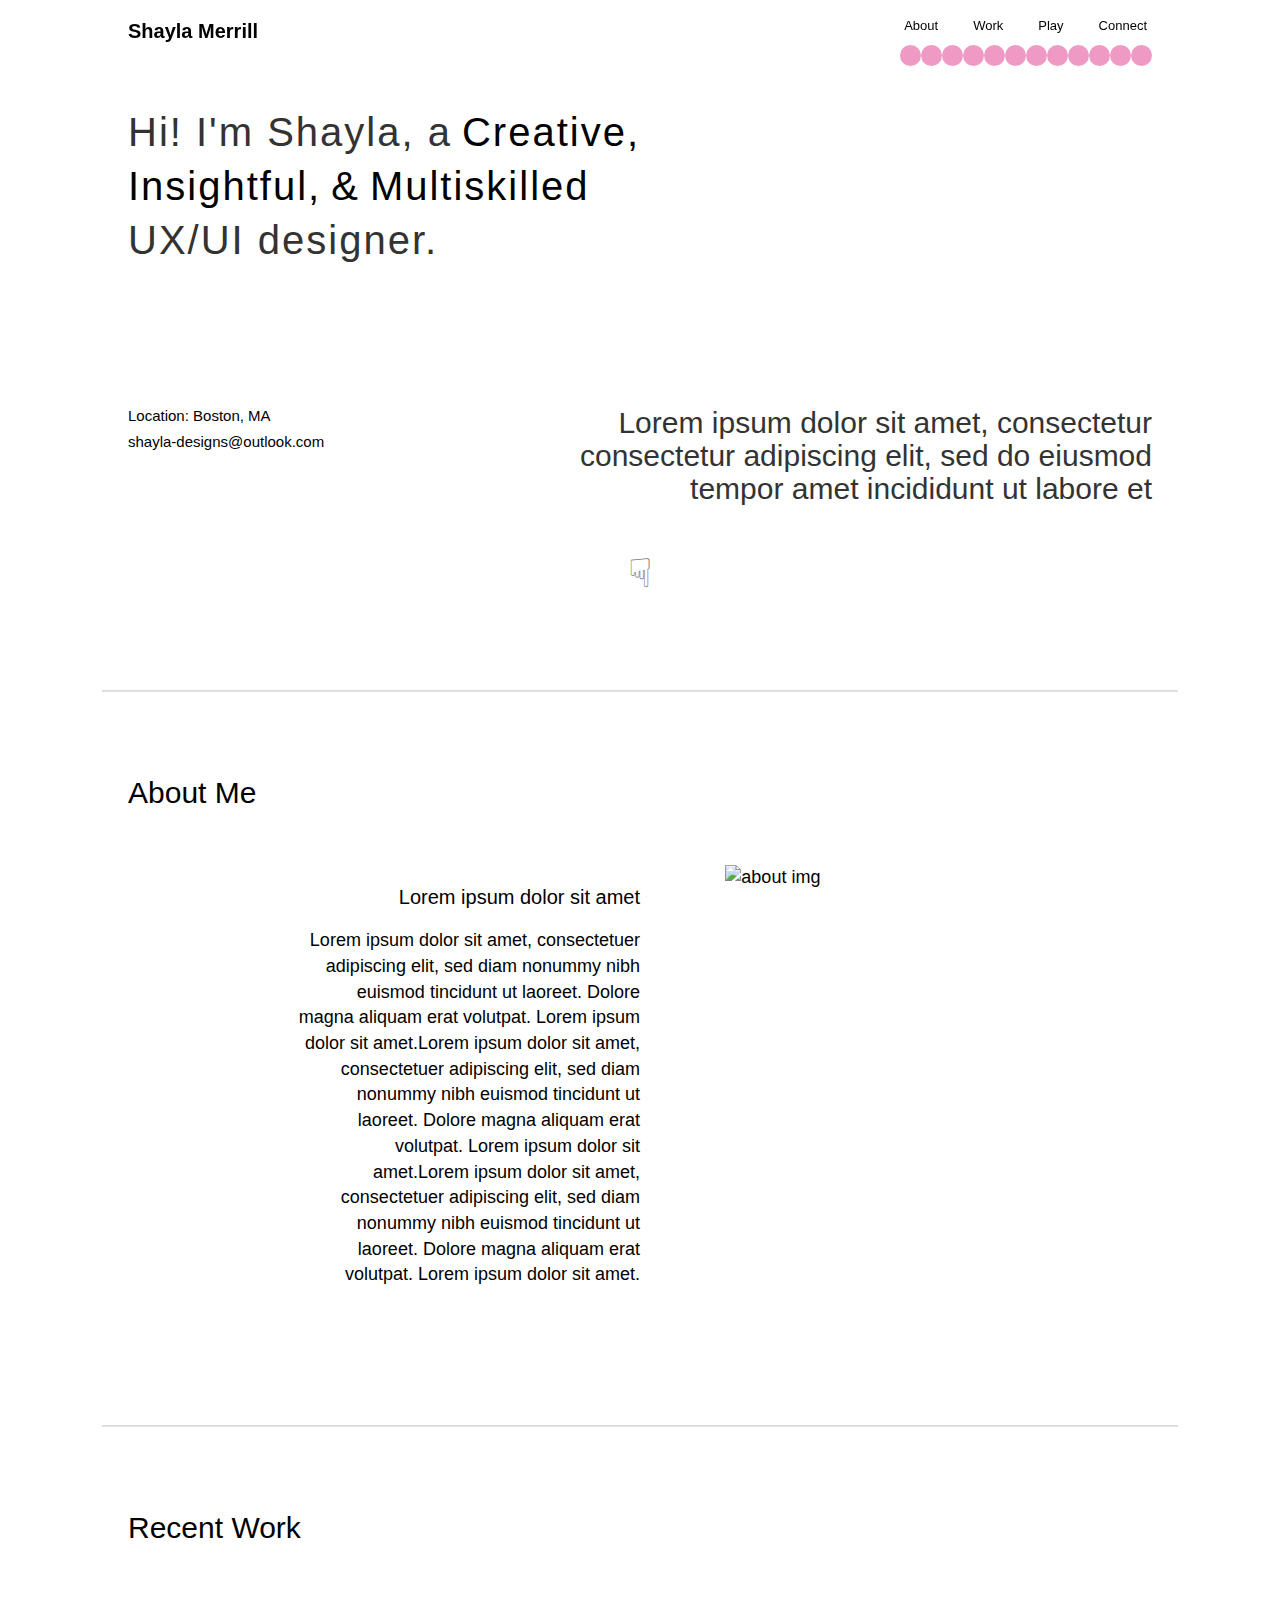
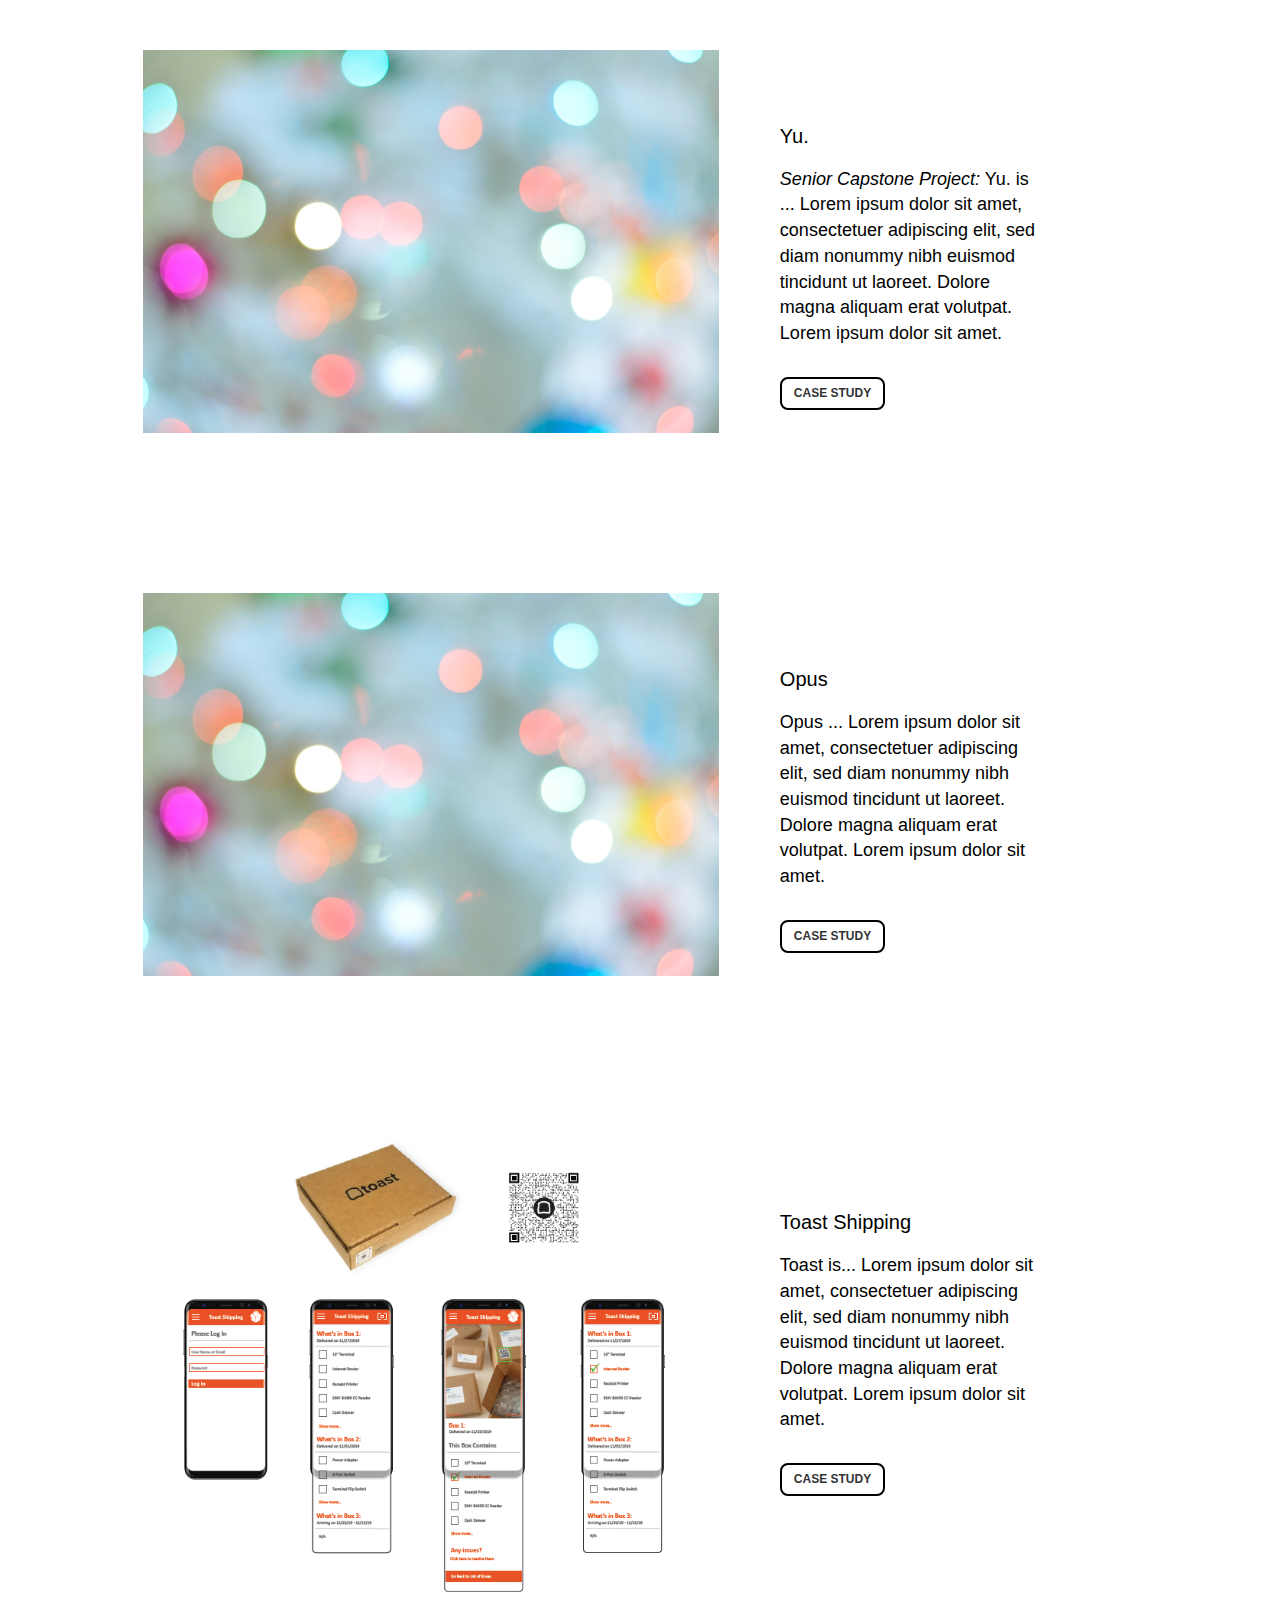
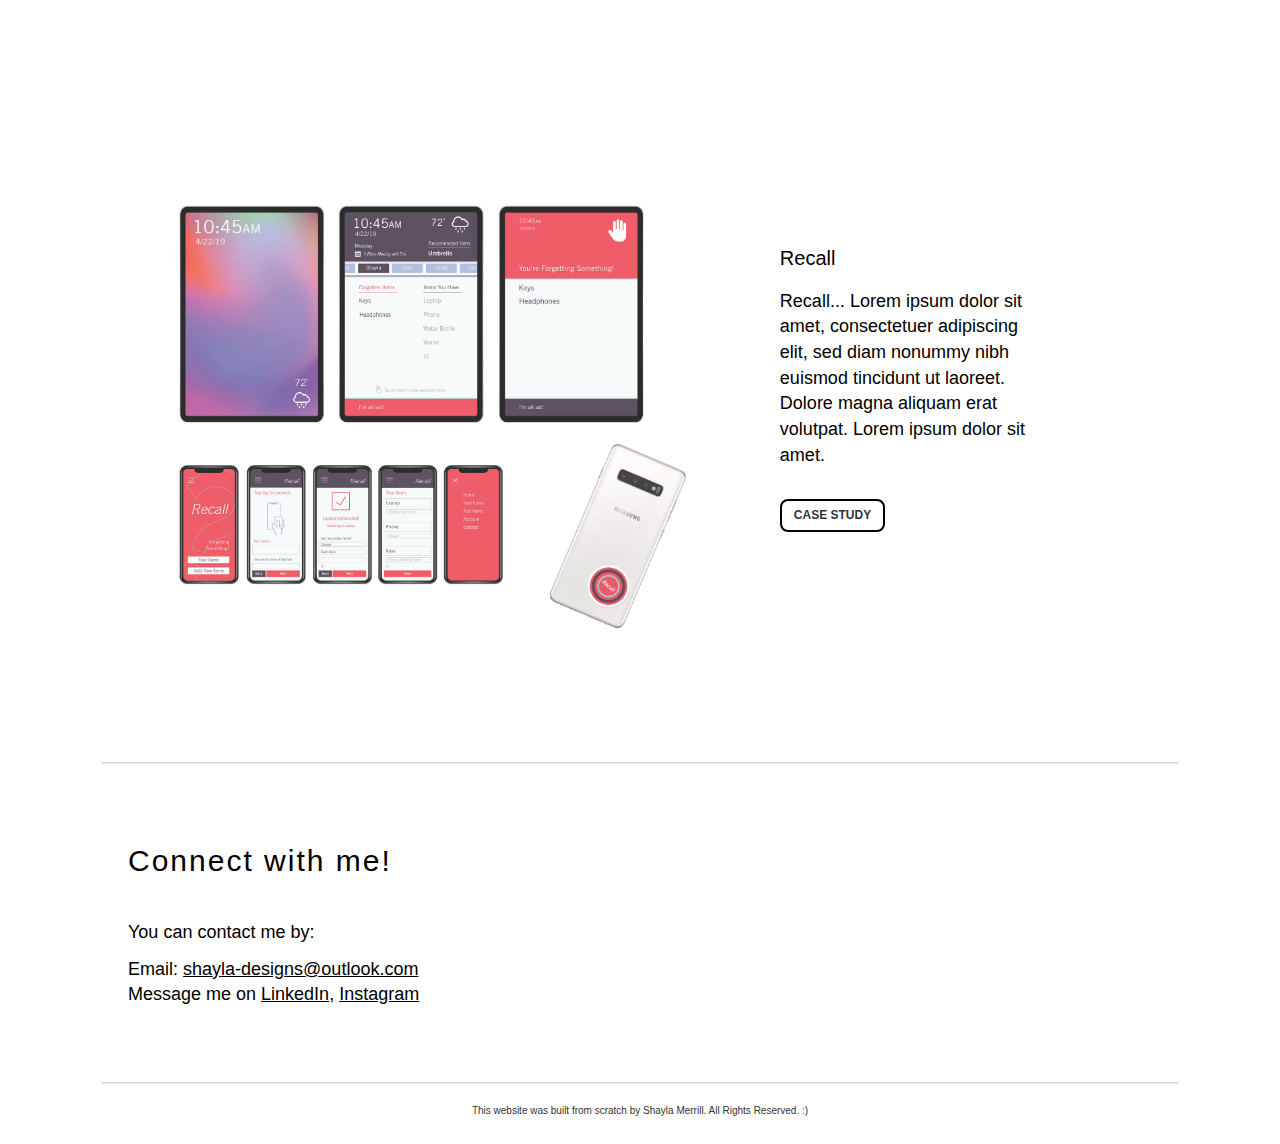
==== index.html @ eb15cafc "bubbles" ====
<!DOCTYPE html>
<html lang="en">
<head>
    <meta charset="UTF-8">
    <meta name="viewport" content="width=device-width, initial-scale=1.50%">
    <meta http-equiv="X-UA-Compatible" content="ie=edge">
    <title>Shayla-designs.com</title>
    <link rel="stylesheet" type="text/css" href="style.css">
   

    <script type="text/javascript" src="jquery.js"></script>
    <script type="text/javascript" src="shayladesigns.js"></script>
	

    <script type="text/javascript" src="infinite-scroll-docs.min.js"></script>

</head>
        <div class="flex-container">
<body>
  
  
<!--<div id="top"></div>-->
    <nav class="nav">
        <div class="nav-left">
            <div class="flex-container3">
                <div class="name"> <a href="index.html"> Shayla Merrill</a></div>

            </div>

        </div>
            <div class="nav-right">
                    <div class="flex-container2">
                                <a class="about" href="#aboutid">About</a> 
                                <a class="work" href="#recent">Work</a>
                                <a class="play" href="">Play</a> 
                                <a class="contact" href="#contact">Connect</a>
                    </div>
                </div>
        </div>
    </nav>
    <div class="landing">

<!--<div class="circlescover"></div>-->

<!--Circles Start here-->

        <div id="circlescontainer">

            <div class="circles" id="circle1" style="width:21px; height:21px; background-color:rgb(233, 120, 177); border-radius: 50%;opacity: .75;">
            </div>
        
            <div class="circles" id="circle2" style="width:21px; height:21px; background-color:rgb(233, 120, 177); border-radius: 50%;opacity: .75;">
            </div>
            <div class="circles" id="circle3" style="width:21px; height:21px; background-color:rgb(233, 120, 177); border-radius: 50%;opacity: .75;">
            </div>
        
            <div class="circles" id="circle4" style="width:21px; height:21px; background-color:rgb(233, 120, 177); border-radius: 50%;opacity: .75;">
            </div>
        
            <div class="circles" id="circle5" style="width:21px; height:21px; background-color:rgb(233, 120, 177);border-radius: 50%;opacity: .75;">
            </div>
        
            <div class="circles" id="circle6" style="width:21px; height:21px; background-color:rgb(233, 120, 177); border-radius: 50%;opacity: .75;">
            </div>
        
            <div class="circles" id="circle7" style="width:21px; height:21px; background-color:rgb(233, 120, 177); border-radius: 50%;opacity: .75;">
            </div>
        
            <div class="circles" id="circle8" style="width:21px; height:21px; background-color:rgb(233, 120, 177); border-radius: 50%;opacity: .75;">
            </div>
        
            <div class="circles" id="circle9" style="width:21px; height:21px; background-color:rgb(233, 120, 177); border-radius: 50%;opacity: .75;">
            </div>
        
            <div class="circles" id="circle10" style="width:21px; height:21px; background-color:rgb(233, 120, 177); border-radius: 50%;opacity: .75;">
            </div>
        
            <div class="circles" id="circle11" style="width:21px; height:21px; background-color:rgb(233, 120, 177); border-radius: 50%;opacity: .75;">
            </div>
        
            <div class="circles" id="circle12" style="width:21px; height:21px; background-color:rgb(233, 120, 177); border-radius: 50%;opacity: .75;">
            </div>
        
          
        
        </div>

<div class="contents">
    <div class="intro"> 
        <h1>Hi! I'm Shayla, a  
            <h1 id= "creative"> Creative,</id> </h1>
            <br> <h1 id="insightful"> Insightful,</id></h1> 
            <h1 id="ampersand"> & </id></h1> 
            <h1 id="multiskilled"> Multiskilled</id></h1>
            <h3><br>UX/UI designer.</h3>
    </div>

    <div class="love"> 
        <h2>    Lorem ipsum dolor sit amet, consectetur
            <br>consectetur adipiscing elit, sed do eiusmod 
            <br>tempor amet incididunt ut labore et
            <br> 
        </h2>
    </div>

<div id="list" class="list"></id>      
            UX design, UI design, Protoyping, HTML & CSS,
     <br>   Visual Design, Typography, Illustration, Photography & More!

</div>


<div class="contactme">     
 <p>shayla-designs@outlook.com</p>
 </div>

    <div class="location"> 
        <p> Location: Boston, MA
        </p>
        </div> 
       <!--
        <div class="wrapper">
            <svg version="1.1" id="Layer_1" xmlns="http://www.w3.org/2000/svg" xmlns:xlink="http://www.w3.org/1999/xlink" x="0px" y="0px"
             viewBox="0 0 426 266.72" style="enable-background:new 0 0 426 266.72;" xml:space="preserve">
        <style type="text/css">
            .st0{fill:none;stroke:#233D7B;stroke-width:3;stroke-linejoin:round;stroke-miterlimit:10;}
            .circle{fill:none;}
            .st2{fill:none;stroke:#B41F24;stroke-width:2;stroke-miterlimit:10;}
            .st3{font-family:'HelveticaNeue-Bold';}
            .st4{font-size:19px;}
        </style>
        <g>
            <g>
                <path class="st0" d="M360.78,175.11c0.34-1.93,21.11-6.68,27.26,12.21c4.59,14.11,10.6,27.64,5.56,43c-1.18,3.61-2.52,4.47-6,5.01
                    c-13.86,2.14-27.68,4.59-41.42,7.4c-2.7,0.55-5.43,2.83-7.35,5.02c-6.04,6.85-22.35,12.29-23.58,10.2
                    c-1.23-2.09-2.31-8.3-2.09-12.25c0.23-4.08,0.87-17.42-0.42-17.37c-2.07,0.08-5.5,1.85-5.86,3.46
                    c-1.71,7.79-7.15,10.25-13.87,12.68c-3.34,1.21-5.84,5.59-7.98,9c-2.82,4.5-5.48-1.26-10.77,1.68c-8.09,4.5-10.21-0.27-11.95-8.65
                    c-3.34-16.08-14.75-16.39-20.88-28.72c-3.77-7.57-5.19-16.46-6.73-24.93c-0.76-4.17-0.87-6.68-6.18-6.8
                    c-32.47-0.73-64.93-1.85-97.4-2.79c-10.66-0.31-21.36-1.06-31.98-0.46c-6.11,0.34-13.12,5.97-18.95,4.8
                    c-5.82-1.17-3.19-7.22-16.75-6.59c-16.23-0.41-32.46-1.04-48.69-1.72c-6.25-0.26-8.65-3.09-7.12-9.01
                    c7.71-29.75,15.67-59.43,23.45-89.17c1.26-4.82,4.62-5.03,8.57-4.85c26.67,1.17,53.33,2.35,80,3.39
                    c39.44,1.54,78.87,3.49,118.32,3.92c6.31,0.07,13.95-5.69,18.77-10.81c7.54-8.01,16.38-12.73,26.56-14.9
                    c6.54-1.39,9.45,2.46,11.36,8.65c2.27,7.31,0.67,17.11,10.58,20.29c2.72,0.87,6.23,0.96,8.89,0.01c3.97-1.42,5.76,0.05,5.37,3.4
                    c-0.34,2.94-1.57,6.78-3.74,8.27c-3.87,2.66-8.69,4.02-13.23,5.58c-3.17,1.09-9.81,1.05-10.44,2.53c-0.64,1.48,3.25,3.65,3.37,5.8
                    s-20.91,7.18-13.8,20.31c2.32,4.28-5.5,6.04-5.17,7.99c0.98,5.7,6.73,8.27,11.42,8.14c4.81-0.14,9.73,1.37,14.5,2.57
                    c5.74,1.45,7.41,5.51,6.78,11.19c-0.15,1.36,1.43,3.34,2.75,4.35c5.87,4.52,9.81,18.39,4.02,14.61c-5.06-3.3-3,9.75,4.86,12.07
                    c6.43,1.89,8.79,5.58,8.54,12.2c-0.4,10.48,4.04,16.16,14.37,17.8c11.09,1.76,22.2,1.21,32.72-3.48
                    c8.43-3.76,10.36-8.84,7.08-17.35c-2.07-5.35-3.49-10.96-5.62-16.28C374.91,178.98,360.44,177.04,360.78,175.11z"/>
            </g>
        </g>
        <circle class="circle" cx="267.42" cy="136.96" r="16.87"/>
        <path class="st2" d="M279.42,114.16c0,0,23.39-45.18,65.79-80.39"/>
        <polyline class="st2" points="277.72,99.25 278.92,114.67 293.98,109.77 "/>
        <text transform="matrix(1 0 -4.078789e-05 1 339.8521 20.8215)" class="st1 st3 st4">I am here</text>
        </svg>
        
        </div>
    -->

<div class="insight">
   
    <svg id="Layer_1" data-name="Layer 1" xmlns="http://www.w3.org/2000/svg" viewBox="0 0 403.4 454.34"><defs><style>.cls-1,.cls-2,.cls-4{fill:none;stroke-linecap:round;stroke-miterlimit:10;}.cls-1{stroke:#ffbe5d;stroke-width:5px;}.cls-2{stroke:#feef47;;}.cls-4{stroke:#feef47;}.cls-2{stroke-width:7px;}.cls-3{fill:none;}.cls-4{stroke-width:12px; }</style></defs><g id="brain"><path class="cls-1" d="M59.24,277.15s-46.09-3.12-54-41.6c-5.66-27.49,5.47-42.47,13.45-49.6,6.83-6.09,2.36-14.32.87-23.81-2.83-18,4.78-54.49,43.26-62.68,23.61-5,60.83,4.26,67,59.47" transform="translate(0 -0.02)"/><path class="cls-1" d="M68.69,98.27S55,70.27,73.43,50.4c14.86-16,44.06-23.26,69,6.84" transform="translate(0 -0.02)"/><path class="cls-1" d="M96.77,36.55S111.33,19.79,144,6.43C159.5.15,181.39-1.09,201.14,22.35" transform="translate(0 -0.02)"/><line class="cls-1" x1="201.69" y1="374.77" x2="201.74" y2="410.49"/><line class="cls-1" x1="201.34" y1="112.09" x2="201.39" y2="137.56"/><line class="cls-1" x1="201.24" y1="22.32" x2="201.28" y2="42.71"/><path class="cls-1" d="M15.62,256.72S-2.22,276.28,3.71,303.78c5.52,25.59,16.58,29.71,27,36.27,3.87,2.43,6.58,3.7,4.6,11.24-2.67,10.21-3.07,33.21,10.74,47.51s20.6,14.09,29.46,15.33c4.56.64,4.9,3.14,9.23,10.59,8.1,14,22.84,26.59,48.89,27.11s50.61-4.49,67.61-41.79" transform="translate(0 -0.02)"/><path class="cls-1" d="M72.67,154.79s2.29,50.77,43.68,56.75a81.05,81.05,0,0,0,14.93.81" transform="translate(0 -0.02)"/><path class="cls-1" d="M88.84,253s41-.83,38.47-40.57" transform="translate(0 -0.02)"/><path class="cls-1" d="M170.61,130.83a29.66,29.66,0,0,1,17.91,7.4" transform="translate(0 -0.02)"/><path class="cls-1" d="M200,374.79a113.28,113.28,0,0,1,1.74,21.36" transform="translate(0 -0.02)"/><path class="cls-1" d="M153.24,324.44a49.55,49.55,0,0,1,19.88,7.37" transform="translate(0 -0.02)"/><path class="cls-1" d="M70.65,347.27s29.41-3.63,46.51,19.37a64.35,64.35,0,0,1,12.68,40.05" transform="translate(0 -0.02)"/><path class="cls-1" d="M88.84,348.63s-2.53-25.76,14.27-43.8,39.33-19.16,39.33-19.16" transform="translate(0 -0.02)"/><path class="cls-1" d="M344.15,277.15s46.09-3.12,54-41.6c5.66-27.49-5.47-42.47-13.45-49.6-6.83-6.09-2.36-14.32-.87-23.81,2.83-18-4.78-54.49-43.26-62.68-23.61-5-60.83,4.26-67,59.47" transform="translate(0 -0.02)"/><path class="cls-1" d="M334.72,98.27s13.73-28-4.74-47.87c-14.86-16-44.06-23.26-69,6.84" transform="translate(0 -0.02)"/><path class="cls-1" d="M306.64,36.55S292.08,19.79,259.38,6.43C243.91.15,222-1.09,202.24,22.35" transform="translate(0 -0.02)"/><path class="cls-1" d="M387.79,256.72s17.84,19.56,11.91,47.06c-5.52,25.59-16.58,29.71-27,36.27-3.87,2.43-6.58,3.7-4.6,11.24,2.68,10.21,3.06,33.21-10.73,47.51s-20.6,14.09-29.46,15.33c-4.56.64-4.9,3.14-9.22,10.59-8.11,14-22.84,26.59-48.9,27.11s-50.63-4.49-67.61-41.79" transform="translate(0 -0.02)"/><path class="cls-1" d="M330.74,154.79s-2.29,50.77-43.68,56.75a80.13,80.13,0,0,1-15.63.78" transform="translate(0 -0.02)"/><path class="cls-1" d="M314.57,253s-41-.83-38.47-40.57" transform="translate(0 -0.02)"/><path class="cls-1" d="M332.76,347.27s-29.41-3.63-46.51,19.37a64.35,64.35,0,0,0-12.68,40.05" transform="translate(0 -0.02)"/><path class="cls-1" d="M314.57,348.63s2.53-25.76-14.27-43.8S261,285.67,261,285.67" transform="translate(0 -0.02)"/><path class="cls-1" d="M232.18,130.83a29.73,29.73,0,0,0-18.44,7.86" transform="translate(0 -0.02)"/><path class="cls-1" d="M203.91,374.79a114.12,114.12,0,0,0-1.74,21.36" transform="translate(0 -0.02)"/><path class="cls-1" d="M250.67,324.44a47.61,47.61,0,0,0-16,5.19" transform="translate(0 -0.02)"/></g><g id="bulb"><path class="cls-2" d="M176.9,353.76s5.81,12.85,24.21,12.85,25.47-12.85,25.47-12.85" transform="translate(0 -0.02)"/><path class="cls-2" d="M192.64,366.71s2.13,6.42,8.87,6.42,9.33-6.42,9.33-6.42" transform="translate(0 -0.02)"/><path class="cls-2" d="M230.24,342.08c7.08,3.78,4,7.75,1.38,8.92-3.63,1.62-12.31,5.57-29.9,5.57s-26.27-3.95-29.9-5.57c-2.64-1.17-5.7-5.14,1.38-8.92" transform="translate(0 -0.02)"/><path class="cls-2" d="M230.24,331.81c7.08,3.78,4,7.75,1.38,8.92-3.63,1.62-12.31,5.57-29.9,5.57s-26.27-3.95-29.9-5.57c-2.64-1.17-5.7-5.14,1.38-8.92" transform="translate(0 -0.02)"/><path class="cls-3" d="M233.1,306.92c2.09-3.3.31-7.57,3.17-17.34,9.91-33.85,21.21-31.89,32.11-64.6,9.28-27.84,1.8-55-24.19-73.35-19.88-14-38.58-14-42.89-14s-22.13,0-42,14c-26,18.37-33.47,45.51-24.19,73.35,10.9,32.71,22.2,30.75,32.11,64.6,2.86,9.77,1.08,14,3.17,17.34,6.4,10.1,29,9.63,31.36,9.63S226.7,317,233.1,306.92Z" transform="translate(0 -0.02)"/><path class="cls-2" d="M230.24,321.54c7.08,3.78,4,7.75,1.38,8.92-3.63,1.62-12.31,5.57-29.9,5.57s-26.27-3.95-29.9-5.57c-2.64-1.17-5.7-5.14,1.38-8.92" transform="translate(0 -0.02)"/><path class="cls-2" d="M230.24,311.27c7.08,3.78,4,7.75,1.38,8.92-3.63,1.62-12.31,5.57-29.9,5.57s-26.27-3.95-29.9-5.57c-2.64-1.17-5.7-5.14,1.38-8.92" transform="translate(0 -0.02)"/><path class="cls-2" d="M233.1,306.92c2.09-3.3.31-7.57,3.17-17.34,9.91-33.85,21.21-31.89,32.11-64.6,9.28-27.84,1.8-55-24.19-73.35-19.88-14-38.58-14-42.89-14s-22.13,0-42,14c-26,18.37-33.47,45.51-24.19,73.35,10.9,32.71,22.2,30.75,32.11,64.6,2.86,9.77,1.08,14,3.17,17.34,6.4,10.1,29,9.63,31.36,9.63S226.7,317,233.1,306.92Z" transform="translate(0 -0.02)"/></g><g id="light"><line class="cls-4" x2="201.74" y2="95.81" x1="201.74" y1="59.05"/><line class="cls-4" x2="144.49" y2="111.81" x1="126.39" y1="79.81"/><line class="cls-4" x2="104.17" y2="154.07" x1="71.84" y1="136.58"/><line class="cls-4" x2="87.16" y2="210.56" x1="50.4" y1="210.66"/><line class="cls-4" x2="103.49" y2="267.94" x1="71.65" y1="286.31"/><line class="cls-4" x2="258.89" y2="111.81" x1="276.99" y1="79.81"/><line class="cls-4" x2="299.21" y2="154.07" x1="331.54" y1="136.58"/><line class="cls-4" x2="316.22" y2="210.56" x1="352.98" y1="210.66"/><line class="cls-4" x2="299.89" y2="267.94" x1="331.73" y1="286.31"/></g></svg>
    
    </div>

 <div class="hand"> &#9759;</div>

</div>

<!-- About -->
<hr id="aboutid">
<div id="aboutmee">
	<div class="aboutme"> About Me</div>
<div id="about">
	<div class="aboutcontainer">
		<div class="aboutrow">
			<div class="col-sm-12 col-md-5">
				<img src="shayla.png" class="img-responsive" alt="about img">
			</div>
			<div class="col-sm-12 col-md-5">
				<h2 class="abouttitle"> Lorem ipsum dolor sit amet</h2>
				<p class="aboutdesc">Lorem ipsum dolor sit amet, consectetuer adipiscing elit, sed diam nonummy nibh euismod tincidunt ut laoreet. Dolore magna aliquam erat volutpat. Lorem ipsum dolor sit amet.Lorem ipsum dolor sit amet, consectetuer adipiscing elit, sed diam nonummy nibh euismod tincidunt ut laoreet. Dolore magna aliquam erat volutpat. Lorem ipsum dolor sit amet.Lorem ipsum dolor sit amet, consectetuer adipiscing elit, sed diam nonummy nibh euismod tincidunt ut laoreet. Dolore magna aliquam erat volutpat. Lorem ipsum dolor sit amet.</p>

			</div>
		</div>
	</div>
</div>


<!-- Play -->


<!-- Recent work & contact -->


<hr id="recent">
<div id="recentworks">
	<div class="recentwork"> Recent Work</div>
<!-- Yu. -->

<div id="work">
	<div class="container">
		<div class="row">
			<div class="col-md-8 col-sm-10">
				<img src="filler.jpg" class="img-responsive" alt="about img">
			</div>
			<div class="col-md-4 col-sm-10">
				<h2 class="titles">Yu.</h2>
				<p class="desc"><i>Senior Capstone Project:</i> Yu. is ... Lorem ipsum dolor sit amet, consectetuer adipiscing elit, sed diam nonummy nibh euismod tincidunt ut laoreet. Dolore magna aliquam erat volutpat. Lorem ipsum dolor sit amet.</p>
				<a href=" " class="btn btn-default">CASE STUDY</a>
			</div>
		</div>
	</div>
</div>

<!-- Opus -->
<div id="work">
	<div class="container">
		<div class="row">
			<div class="col-md-8 col-sm-10">
				<img src="filler.jpg" class="img-responsive" alt="about img">
			</div>
			<div class="col-md-4 col-sm-10">
				<h2 class="titles">Opus         </h2>
				<p class="desc">Opus ... Lorem ipsum dolor sit amet, consectetuer adipiscing elit, sed diam nonummy nibh euismod tincidunt ut laoreet. Dolore magna aliquam erat volutpat. Lorem ipsum dolor sit amet.</p>
				<a href=" " class="btn btn-default">CASE STUDY</a>
			</div>
		</div>
	</div>
</div>

<!-- Toast -->
<div id="work">
	<div class="container">
		<div class="row">
			<div class="col-md-8 col-sm-10">
				<img src="FILLERtoast.jpg" class="img-responsive" alt="about img">
			</div>
			<div class="col-md-4 col-sm-10">
				<h2 class="titles">Toast Shipping</h2>
				<p class="desc">Toast is... Lorem ipsum dolor sit amet, consectetuer adipiscing elit, sed diam nonummy nibh euismod tincidunt ut laoreet. Dolore magna aliquam erat volutpat. Lorem ipsum dolor sit amet.</p>
				<a href=" " class="btn btn-default">CASE STUDY</a>
			</div>
		</div>
	</div>
</div>

<!-- Recall -->
<div id="work">
	<div class="container">
		<div class="row">
			<div class="col-md-8 col-sm-10">
				<img src="recall.jpg" class="img-responsive" alt="about img">
			</div>
			<div class="col-md-4 col-sm-10">
				<h2 class="titles">Recall</h2>
				<p class="desc">Recall... Lorem ipsum dolor sit amet, consectetuer adipiscing elit, sed diam nonummy nibh euismod tincidunt ut laoreet. Dolore magna aliquam erat volutpat. Lorem ipsum dolor sit amet.</p>
				<a href=" " class="btn btn-default">CASE STUDY</a>
			</div>
		</div>
	</div>
</div>

</div>


<hr id="contact">
    <div id="containercontact">  
          <h1 class="connectwm">Connect with me!</h3>
          <p class="youcan">You can contact me by:</h4>
          <p class="contactinfo">Email: <a href="mailto:shayla-designs@outlook.com"> <u>shayla-designs@outlook.com</u></a></h4>
         <!-- <p class="contactinfo">Call or text me:<a href="tel:781-288-9417"> <u>(781) 228-9417</u></a></h4>-->
          <p class="contactinfo">Message me on <a href="https://www.linkedin.com/in/shaylamerrill/"><u>LinkedIn</u>,</a> <a href="https://www.instagram.com/shaylamerrill/"><u>Instagram</u></a></h4>
      </div>




      

<hr>
<div class="footer"> 
    <div> <p class="copyright">This website was built from scratch by Shayla Merrill. All Rights Reserved. :)</p></div>
<div class="gototop"> &#8963; </div>

</div>


</body>
</html>
---- style.css ----
/* Bootstrap...*/

  /*!
 * Bootstrap v3.3.5 (http://getbootstrap.com)
 * Copyright 2011-2015 Twitter, Inc.
 * Licensed under MIT (https://github.com/twbs/bootstrap/blob/master/LICENSE)
 *//*! normalize.css v3.0.3 | MIT License | github.com/necolas/normalize.css */html{font-family:sans-serif;-webkit-text-size-adjust:100%;-ms-text-size-adjust:100%}body{margin:0}article,aside,details,figcaption,figure,footer,header,hgroup,main,menu,nav,section,summary{display:block}audio,canvas,progress,video{display:inline-block;vertical-align:baseline}audio:not([controls]){display:none;height:0}[hidden],template{display:none}a{background-color:transparent}a:active,a:hover{outline:0}abbr[title]{border-bottom:1px dotted}b,strong{font-weight:700}dfn{font-style:italic}h1{margin:.67em 0;font-size:2em}mark{color:#000;background:#ff0}small{font-size:80%}sub,sup{position:relative;font-size:75%;line-height:0;vertical-align:baseline}sup{top:-.5em}sub{bottom:-.25em}img{border:0}svg:not(:root){overflow:hidden}figure{margin:1em 40px}hr{height:0;-webkit-box-sizing:content-box;-moz-box-sizing:content-box;box-sizing:content-box}pre{overflow:auto}code,kbd,pre,samp{font-family:monospace,monospace;font-size:1em}button,input,optgroup,select,textarea{margin:0;font:inherit;color:inherit}button{overflow:visible}button,select{text-transform:none}button,html input[type=button],input[type=reset],input[type=submit]{-webkit-appearance:button;cursor:pointer}button[disabled],html input[disabled]{cursor:default}button::-moz-focus-inner,input::-moz-focus-inner{padding:0;border:0}input{line-height:normal}input[type=checkbox],input[type=radio]{-webkit-box-sizing:border-box;-moz-box-sizing:border-box;box-sizing:border-box;padding:0}input[type=number]::-webkit-inner-spin-button,input[type=number]::-webkit-outer-spin-button{height:auto}input[type=search]{-webkit-box-sizing:content-box;-moz-box-sizing:content-box;box-sizing:content-box;-webkit-appearance:textfield}input[type=search]::-webkit-search-cancel-button,input[type=search]::-webkit-search-decoration{-webkit-appearance:none}fieldset{padding:.35em .625em .75em;margin:0 2px;border:1px solid silver}legend{padding:0;border:0}textarea{overflow:auto}optgroup{font-weight:700}table{border-spacing:0;border-collapse:collapse}td,th{padding:0}/*! Source: https://github.com/h5bp/html5-boilerplate/blob/master/src/css/main.css */@media print{*,:after,:before{color:#000!important;text-shadow:none!important;background:0 0!important;-webkit-box-shadow:none!important;box-shadow:none!important}a,a:visited{text-decoration:underline}a[href]:after{content:" (" attr(href) ")"}abbr[title]:after{content:" (" attr(title) ")"}a[href^="javascript:"]:after,a[href^="#"]:after{content:""}blockquote,pre{border:1px solid #999;page-break-inside:avoid}thead{display:table-header-group}img,tr{page-break-inside:avoid}img{max-width:100%!important}h2,h3,p{orphans:3;widows:3}h2,h3{page-break-after:avoid}.navbar{display:none}.btn>.caret,.dropup>.btn>.caret{border-top-color:#000!important}.label{border:1px solid #000}.table{border-collapse:collapse!important}.table td,.table th{background-color:#fff!important}.table-bordered td,.table-bordered th{border:1px solid #ddd!important}}@font-face{font-family:'Glyphicons Halflings';src:url(../fonts/glyphicons-halflings-regular.eot);src:url(../fonts/glyphicons-halflings-regular.eot?#iefix) format('embedded-opentype'),url(../fonts/glyphicons-halflings-regular.woff2) format('woff2'),url(../fonts/glyphicons-halflings-regular.woff) format('woff'),url(../fonts/glyphicons-halflings-regular.ttf) format('truetype'),url(../fonts/glyphicons-halflings-regular.svg#glyphicons_halflingsregular) format('svg')}.glyphicon{position:relative;top:1px;display:inline-block;font-family:'Glyphicons Halflings';font-style:normal;font-weight:400;line-height:1;-webkit-font-smoothing:antialiased;-moz-osx-font-smoothing:grayscale}.glyphicon-asterisk:before{content:"\2a"}.glyphicon-plus:before{content:"\2b"}.glyphicon-eur:before,.glyphicon-euro:before{content:"\20ac"}.glyphicon-minus:before{content:"\2212"}.glyphicon-cloud:before{content:"\2601"}.glyphicon-envelope:before{content:"\2709"}.glyphicon-pencil:before{content:"\270f"}.glyphicon-glass:before{content:"\e001"}.glyphicon-music:before{content:"\e002"}.glyphicon-search:before{content:"\e003"}.glyphicon-heart:before{content:"\e005"}.glyphicon-star:before{content:"\e006"}.glyphicon-star-empty:before{content:"\e007"}.glyphicon-user:before{content:"\e008"}.glyphicon-film:before{content:"\e009"}.glyphicon-th-large:before{content:"\e010"}.glyphicon-th:before{content:"\e011"}.glyphicon-th-list:before{content:"\e012"}.glyphicon-ok:before{content:"\e013"}.glyphicon-remove:before{content:"\e014"}.glyphicon-zoom-in:before{content:"\e015"}.glyphicon-zoom-out:before{content:"\e016"}.glyphicon-off:before{content:"\e017"}.glyphicon-signal:before{content:"\e018"}.glyphicon-cog:before{content:"\e019"}.glyphicon-trash:before{content:"\e020"}.glyphicon-home:before{content:"\e021"}.glyphicon-file:before{content:"\e022"}.glyphicon-time:before{content:"\e023"}.glyphicon-road:before{content:"\e024"}.glyphicon-download-alt:before{content:"\e025"}.glyphicon-download:before{content:"\e026"}.glyphicon-upload:before{content:"\e027"}.glyphicon-inbox:before{content:"\e028"}.glyphicon-play-circle:before{content:"\e029"}.glyphicon-repeat:before{content:"\e030"}.glyphicon-refresh:before{content:"\e031"}.glyphicon-list-alt:before{content:"\e032"}.glyphicon-lock:before{content:"\e033"}.glyphicon-flag:before{content:"\e034"}.glyphicon-headphones:before{content:"\e035"}.glyphicon-volume-off:before{content:"\e036"}.glyphicon-volume-down:before{content:"\e037"}.glyphicon-volume-up:before{content:"\e038"}.glyphicon-qrcode:before{content:"\e039"}.glyphicon-barcode:before{content:"\e040"}.glyphicon-tag:before{content:"\e041"}.glyphicon-tags:before{content:"\e042"}.glyphicon-book:before{content:"\e043"}.glyphicon-bookmark:before{content:"\e044"}.glyphicon-print:before{content:"\e045"}.glyphicon-camera:before{content:"\e046"}.glyphicon-font:before{content:"\e047"}.glyphicon-bold:before{content:"\e048"}.glyphicon-italic:before{content:"\e049"}.glyphicon-text-height:before{content:"\e050"}.glyphicon-text-width:before{content:"\e051"}.glyphicon-align-left:before{content:"\e052"}.glyphicon-align-center:before{content:"\e053"}.glyphicon-align-right:before{content:"\e054"}.glyphicon-align-justify:before{content:"\e055"}.glyphicon-list:before{content:"\e056"}.glyphicon-indent-left:before{content:"\e057"}.glyphicon-indent-right:before{content:"\e058"}.glyphicon-facetime-video:before{content:"\e059"}.glyphicon-picture:before{content:"\e060"}.glyphicon-map-marker:before{content:"\e062"}.glyphicon-adjust:before{content:"\e063"}.glyphicon-tint:before{content:"\e064"}.glyphicon-edit:before{content:"\e065"}.glyphicon-share:before{content:"\e066"}.glyphicon-check:before{content:"\e067"}.glyphicon-move:before{content:"\e068"}.glyphicon-step-backward:before{content:"\e069"}.glyphicon-fast-backward:before{content:"\e070"}.glyphicon-backward:before{content:"\e071"}.glyphicon-play:before{content:"\e072"}.glyphicon-pause:before{content:"\e073"}.glyphicon-stop:before{content:"\e074"}.glyphicon-forward:before{content:"\e075"}.glyphicon-fast-forward:before{content:"\e076"}.glyphicon-step-forward:before{content:"\e077"}.glyphicon-eject:before{content:"\e078"}.glyphicon-chevron-left:before{content:"\e079"}.glyphicon-chevron-right:before{content:"\e080"}.glyphicon-plus-sign:before{content:"\e081"}.glyphicon-minus-sign:before{content:"\e082"}.glyphicon-remove-sign:before{content:"\e083"}.glyphicon-ok-sign:before{content:"\e084"}.glyphicon-question-sign:before{content:"\e085"}.glyphicon-info-sign:before{content:"\e086"}.glyphicon-screenshot:before{content:"\e087"}.glyphicon-remove-circle:before{content:"\e088"}.glyphicon-ok-circle:before{content:"\e089"}.glyphicon-ban-circle:before{content:"\e090"}.glyphicon-arrow-left:before{content:"\e091"}.glyphicon-arrow-right:before{content:"\e092"}.glyphicon-arrow-up:before{content:"\e093"}.glyphicon-arrow-down:before{content:"\e094"}.glyphicon-share-alt:before{content:"\e095"}.glyphicon-resize-full:before{content:"\e096"}.glyphicon-resize-small:before{content:"\e097"}.glyphicon-exclamation-sign:before{content:"\e101"}.glyphicon-gift:before{content:"\e102"}.glyphicon-leaf:before{content:"\e103"}.glyphicon-fire:before{content:"\e104"}.glyphicon-eye-open:before{content:"\e105"}.glyphicon-eye-close:before{content:"\e106"}.glyphicon-warning-sign:before{content:"\e107"}.glyphicon-plane:before{content:"\e108"}.glyphicon-calendar:before{content:"\e109"}.glyphicon-random:before{content:"\e110"}.glyphicon-comment:before{content:"\e111"}.glyphicon-magnet:before{content:"\e112"}.glyphicon-chevron-up:before{content:"\e113"}.glyphicon-chevron-down:before{content:"\e114"}.glyphicon-retweet:before{content:"\e115"}.glyphicon-shopping-cart:before{content:"\e116"}.glyphicon-folder-close:before{content:"\e117"}.glyphicon-folder-open:before{content:"\e118"}.glyphicon-resize-vertical:before{content:"\e119"}.glyphicon-resize-horizontal:before{content:"\e120"}.glyphicon-hdd:before{content:"\e121"}.glyphicon-bullhorn:before{content:"\e122"}.glyphicon-bell:before{content:"\e123"}.glyphicon-certificate:before{content:"\e124"}.glyphicon-thumbs-up:before{content:"\e125"}.glyphicon-thumbs-down:before{content:"\e126"}.glyphicon-hand-right:before{content:"\e127"}.glyphicon-hand-left:before{content:"\e128"}.glyphicon-hand-up:before{content:"\e129"}.glyphicon-hand-down:before{content:"\e130"}.glyphicon-circle-arrow-right:before{content:"\e131"}.glyphicon-circle-arrow-left:before{content:"\e132"}.glyphicon-circle-arrow-up:before{content:"\e133"}.glyphicon-circle-arrow-down:before{content:"\e134"}.glyphicon-globe:before{content:"\e135"}.glyphicon-wrench:before{content:"\e136"}.glyphicon-tasks:before{content:"\e137"}.glyphicon-filter:before{content:"\e138"}.glyphicon-briefcase:before{content:"\e139"}.glyphicon-fullscreen:before{content:"\e140"}.glyphicon-dashboard:before{content:"\e141"}.glyphicon-paperclip:before{content:"\e142"}.glyphicon-heart-empty:before{content:"\e143"}.glyphicon-link:before{content:"\e144"}.glyphicon-phone:before{content:"\e145"}.glyphicon-pushpin:before{content:"\e146"}.glyphicon-usd:before{content:"\e148"}.glyphicon-gbp:before{content:"\e149"}.glyphicon-sort:before{content:"\e150"}.glyphicon-sort-by-alphabet:before{content:"\e151"}.glyphicon-sort-by-alphabet-alt:before{content:"\e152"}.glyphicon-sort-by-order:before{content:"\e153"}.glyphicon-sort-by-order-alt:before{content:"\e154"}.glyphicon-sort-by-attributes:before{content:"\e155"}.glyphicon-sort-by-attributes-alt:before{content:"\e156"}.glyphicon-unchecked:before{content:"\e157"}.glyphicon-expand:before{content:"\e158"}.glyphicon-collapse-down:before{content:"\e159"}.glyphicon-collapse-up:before{content:"\e160"}.glyphicon-log-in:before{content:"\e161"}.glyphicon-flash:before{content:"\e162"}.glyphicon-log-out:before{content:"\e163"}.glyphicon-new-window:before{content:"\e164"}.glyphicon-record:before{content:"\e165"}.glyphicon-save:before{content:"\e166"}.glyphicon-open:before{content:"\e167"}.glyphicon-saved:before{content:"\e168"}.glyphicon-import:before{content:"\e169"}.glyphicon-export:before{content:"\e170"}.glyphicon-send:before{content:"\e171"}.glyphicon-floppy-disk:before{content:"\e172"}.glyphicon-floppy-saved:before{content:"\e173"}.glyphicon-floppy-remove:before{content:"\e174"}.glyphicon-floppy-save:before{content:"\e175"}.glyphicon-floppy-open:before{content:"\e176"}.glyphicon-credit-card:before{content:"\e177"}.glyphicon-transfer:before{content:"\e178"}.glyphicon-cutlery:before{content:"\e179"}.glyphicon-header:before{content:"\e180"}.glyphicon-compressed:before{content:"\e181"}.glyphicon-earphone:before{content:"\e182"}.glyphicon-phone-alt:before{content:"\e183"}.glyphicon-tower:before{content:"\e184"}.glyphicon-stats:before{content:"\e185"}.glyphicon-sd-video:before{content:"\e186"}.glyphicon-hd-video:before{content:"\e187"}.glyphicon-subtitles:before{content:"\e188"}.glyphicon-sound-stereo:before{content:"\e189"}.glyphicon-sound-dolby:before{content:"\e190"}.glyphicon-sound-5-1:before{content:"\e191"}.glyphicon-sound-6-1:before{content:"\e192"}.glyphicon-sound-7-1:before{content:"\e193"}.glyphicon-copyright-mark:before{content:"\e194"}.glyphicon-registration-mark:before{content:"\e195"}.glyphicon-cloud-download:before{content:"\e197"}.glyphicon-cloud-upload:before{content:"\e198"}.glyphicon-tree-conifer:before{content:"\e199"}.glyphicon-tree-deciduous:before{content:"\e200"}.glyphicon-cd:before{content:"\e201"}.glyphicon-save-file:before{content:"\e202"}.glyphicon-open-file:before{content:"\e203"}.glyphicon-level-up:before{content:"\e204"}.glyphicon-copy:before{content:"\e205"}.glyphicon-paste:before{content:"\e206"}.glyphicon-alert:before{content:"\e209"}.glyphicon-equalizer:before{content:"\e210"}.glyphicon-king:before{content:"\e211"}.glyphicon-queen:before{content:"\e212"}.glyphicon-pawn:before{content:"\e213"}.glyphicon-bishop:before{content:"\e214"}.glyphicon-knight:before{content:"\e215"}.glyphicon-baby-formula:before{content:"\e216"}.glyphicon-tent:before{content:"\26fa"}.glyphicon-blackboard:before{content:"\e218"}.glyphicon-bed:before{content:"\e219"}.glyphicon-apple:before{content:"\f8ff"}.glyphicon-erase:before{content:"\e221"}.glyphicon-hourglass:before{content:"\231b"}.glyphicon-lamp:before{content:"\e223"}.glyphicon-duplicate:before{content:"\e224"}.glyphicon-piggy-bank:before{content:"\e225"}.glyphicon-scissors:before{content:"\e226"}.glyphicon-bitcoin:before{content:"\e227"}.glyphicon-btc:before{content:"\e227"}.glyphicon-xbt:before{content:"\e227"}.glyphicon-yen:before{content:"\00a5"}.glyphicon-jpy:before{content:"\00a5"}.glyphicon-ruble:before{content:"\20bd"}.glyphicon-rub:before{content:"\20bd"}.glyphicon-scale:before{content:"\e230"}.glyphicon-ice-lolly:before{content:"\e231"}.glyphicon-ice-lolly-tasted:before{content:"\e232"}.glyphicon-education:before{content:"\e233"}.glyphicon-option-horizontal:before{content:"\e234"}.glyphicon-option-vertical:before{content:"\e235"}.glyphicon-menu-hamburger:before{content:"\e236"}.glyphicon-modal-window:before{content:"\e237"}.glyphicon-oil:before{content:"\e238"}.glyphicon-grain:before{content:"\e239"}.glyphicon-sunglasses:before{content:"\e240"}.glyphicon-text-size:before{content:"\e241"}.glyphicon-text-color:before{content:"\e242"}.glyphicon-text-background:before{content:"\e243"}.glyphicon-object-align-top:before{content:"\e244"}.glyphicon-object-align-bottom:before{content:"\e245"}.glyphicon-object-align-horizontal:before{content:"\e246"}.glyphicon-object-align-left:before{content:"\e247"}.glyphicon-object-align-vertical:before{content:"\e248"}.glyphicon-object-align-right:before{content:"\e249"}.glyphicon-triangle-right:before{content:"\e250"}.glyphicon-triangle-left:before{content:"\e251"}.glyphicon-triangle-bottom:before{content:"\e252"}.glyphicon-triangle-top:before{content:"\e253"}.glyphicon-console:before{content:"\e254"}.glyphicon-superscript:before{content:"\e255"}.glyphicon-subscript:before{content:"\e256"}.glyphicon-menu-left:before{content:"\e257"}.glyphicon-menu-right:before{content:"\e258"}.glyphicon-menu-down:before{content:"\e259"}.glyphicon-menu-up:before{content:"\e260"}*{-webkit-box-sizing:border-box;-moz-box-sizing:border-box;box-sizing:border-box}:after,:before{-webkit-box-sizing:border-box;-moz-box-sizing:border-box;box-sizing:border-box}html{font-size:10px;-webkit-tap-highlight-color:rgba(0,0,0,0)}body{font-family:"Helvetica Neue",Helvetica,Arial,sans-serif;font-size:14px;line-height:1.42857143;color:#333;background-color:#fff}button,input,select,textarea{font-family:inherit;font-size:inherit;line-height:inherit}a{color:#337ab7;text-decoration:none}a:focus,a:hover{color:#23527c;text-decoration:underline}a:focus{outline:thin dotted;outline:5px auto -webkit-focus-ring-color;outline-offset:-2px}figure{margin:0}img{vertical-align:middle}.carousel-inner>.item>a>img,.carousel-inner>.item>img,.img-responsive,.thumbnail a>img,.thumbnail>img{display:block;max-width:100%;height:auto}.img-rounded{border-radius:6px}.img-thumbnail{display:inline-block;max-width:100%;height:auto;padding:4px;line-height:1.42857143;background-color:#fff;border:1px solid #ddd;border-radius:4px;-webkit-transition:all .2s ease-in-out;-o-transition:all .2s ease-in-out;transition:all .2s ease-in-out}.img-circle{border-radius:50%}hr{margin-top:20px;margin-bottom:20px;border:0;border-top:1px solid #eee}.sr-only{position:absolute;width:1px;height:1px;padding:0;margin:-1px;overflow:hidden;clip:rect(0,0,0,0);border:0}.sr-only-focusable:active,.sr-only-focusable:focus{position:static;width:auto;height:auto;margin:0;overflow:visible;clip:auto}[role=button]{cursor:pointer}.h1,.h2,.h3,.h4,.h5,.h6,h1,h2,h3,h4,h5,h6{font-family:inherit;font-weight:500;line-height:1.1;color:inherit}.h1 .small,.h1 small,.h2 .small,.h2 small,.h3 .small,.h3 small,.h4 .small,.h4 small,.h5 .small,.h5 small,.h6 .small,.h6 small,h1 .small,h1 small,h2 .small,h2 small,h3 .small,h3 small,h4 .small,h4 small,h5 .small,h5 small,h6 .small,h6 small{font-weight:400;line-height:1;color:#777}.h1,.h2,.h3,h1,h2,h3{margin-top:20px;margin-bottom:10px}.h1 .small,.h1 small,.h2 .small,.h2 small,.h3 .small,.h3 small,h1 .small,h1 small,h2 .small,h2 small,h3 .small,h3 small{font-size:65%}.h4,.h5,.h6,h4,h5,h6{margin-top:10px;margin-bottom:10px}.h4 .small,.h4 small,.h5 .small,.h5 small,.h6 .small,.h6 small,h4 .small,h4 small,h5 .small,h5 small,h6 .small,h6 small{font-size:75%}.h1,h1{font-size:36px}.h2,h2{font-size:30px}.h3,h3{font-size:24px}.h4,h4{font-size:18px}.h5,h5{font-size:14px}.h6,h6{font-size:12px}p{margin:0 0 10px}.lead{margin-bottom:20px;font-size:16px;font-weight:300;line-height:1.4}@media (min-width:768px){.lead{font-size:21px}}.small,small{font-size:85%}.mark,mark{padding:.2em;background-color:#fcf8e3}.text-left{text-align:left}.text-right{text-align:right}.text-center{text-align:center}.text-justify{text-align:justify}.text-nowrap{white-space:nowrap}.text-lowercase{text-transform:lowercase}.text-uppercase{text-transform:uppercase}.text-capitalize{text-transform:capitalize}.text-muted{color:#777}.text-primary{color:#337ab7}a.text-primary:focus,a.text-primary:hover{color:#286090}.text-success{color:#3c763d}a.text-success:focus,a.text-success:hover{color:#2b542c}.text-info{color:#31708f}a.text-info:focus,a.text-info:hover{color:#245269}.text-warning{color:#8a6d3b}a.text-warning:focus,a.text-warning:hover{color:#66512c}.text-danger{color:#a94442}a.text-danger:focus,a.text-danger:hover{color:#843534}.bg-primary{color:#fff;background-color:#337ab7}a.bg-primary:focus,a.bg-primary:hover{background-color:#286090}.bg-success{background-color:#dff0d8}a.bg-success:focus,a.bg-success:hover{background-color:#c1e2b3}.bg-info{background-color:#d9edf7}a.bg-info:focus,a.bg-info:hover{background-color:#afd9ee}.bg-warning{background-color:#fcf8e3}a.bg-warning:focus,a.bg-warning:hover{background-color:#f7ecb5}.bg-danger{background-color:#f2dede}a.bg-danger:focus,a.bg-danger:hover{background-color:#e4b9b9}.page-header{padding-bottom:9px;margin:40px 0 20px;border-bottom:1px solid #eee}ol,ul{margin-top:0;margin-bottom:10px}ol ol,ol ul,ul ol,ul ul{margin-bottom:0}.list-unstyled{padding-left:0;list-style:none}.list-inline{padding-left:0;margin-left:-5px;list-style:none}.list-inline>li{display:inline-block;padding-right:5px;padding-left:5px}dl{margin-top:0;margin-bottom:20px}dd,dt{line-height:1.42857143}dt{font-weight:700}dd{margin-left:0}@media (min-width:768px){.dl-horizontal dt{float:left;width:160px;overflow:hidden;clear:left;text-align:right;text-overflow:ellipsis;white-space:nowrap}.dl-horizontal dd{margin-left:180px}}abbr[data-original-title],abbr[title]{cursor:help;border-bottom:1px dotted #777}.initialism{font-size:90%;text-transform:uppercase}blockquote{padding:10px 20px;margin:0 0 20px;font-size:17.5px;border-left:5px solid #eee}blockquote ol:last-child,blockquote p:last-child,blockquote ul:last-child{margin-bottom:0}blockquote .small,blockquote footer,blockquote small{display:block;font-size:80%;line-height:1.42857143;color:#777}blockquote .small:before,blockquote footer:before,blockquote small:before{content:'\2014 \00A0'}.blockquote-reverse,blockquote.pull-right{padding-right:15px;padding-left:0;text-align:right;border-right:5px solid #eee;border-left:0}.blockquote-reverse .small:before,.blockquote-reverse footer:before,.blockquote-reverse small:before,blockquote.pull-right .small:before,blockquote.pull-right footer:before,blockquote.pull-right small:before{content:''}.blockquote-reverse .small:after,.blockquote-reverse footer:after,.blockquote-reverse small:after,blockquote.pull-right .small:after,blockquote.pull-right footer:after,blockquote.pull-right small:after{content:'\00A0 \2014'}address{margin-bottom:20px;font-style:normal;line-height:1.42857143}code,kbd,pre,samp{font-family:Menlo,Monaco,Consolas,"Courier New",monospace}code{padding:2px 4px;font-size:90%;color:#c7254e;background-color:#f9f2f4;border-radius:4px}kbd{padding:2px 4px;font-size:90%;color:#fff;background-color:#333;border-radius:3px;-webkit-box-shadow:inset 0 -1px 0 rgba(0,0,0,.25);box-shadow:inset 0 -1px 0 rgba(0,0,0,.25)}kbd kbd{padding:0;font-size:100%;font-weight:700;-webkit-box-shadow:none;box-shadow:none}pre{display:block;padding:9.5px;margin:0 0 10px;font-size:13px;line-height:1.42857143;color:#333;word-break:break-all;word-wrap:break-word;background-color:#f5f5f5;border:1px solid #ccc;border-radius:4px}pre code{padding:0;font-size:inherit;color:inherit;white-space:pre-wrap;background-color:transparent;border-radius:0}.pre-scrollable{max-height:340px;overflow-y:scroll}.container{padding-right:15px;padding-left:15px;margin-right:auto;margin-left:auto}@media (min-width:768px){.container{width:750px}}@media (min-width:992px){.container{width:970px}}@media (min-width:1200px){.container{width:1170px}}.container-fluid{padding-right:15px;padding-left:15px;margin-right:auto;margin-left:auto}.row{margin-right:-15px;margin-left:-15px}.col-lg-1,.col-lg-10,.col-lg-11,.col-lg-12,.col-lg-2,.col-lg-3,.col-lg-4,.col-lg-5,.col-lg-6,.col-lg-7,.col-lg-8,.col-lg-9,.col-md-1,.col-md-10,.col-md-11,.col-md-12,.col-md-2,.col-md-3,.col-md-4,.col-md-5,.col-md-6,.col-md-7,.col-md-8,.col-md-9,.col-sm-1,.col-sm-10,.col-sm-11,.col-sm-12,.col-sm-2,.col-sm-3,.col-sm-4,.col-sm-5,.col-sm-6,.col-sm-7,.col-sm-8,.col-sm-9,.col-xs-1,.col-xs-10,.col-xs-11,.col-xs-12,.col-xs-2,.col-xs-3,.col-xs-4,.col-xs-5,.col-xs-6,.col-xs-7,.col-xs-8,.col-xs-9{position:relative;min-height:1px;padding-right:15px;padding-left:15px}.col-xs-1,.col-xs-10,.col-xs-11,.col-xs-12,.col-xs-2,.col-xs-3,.col-xs-4,.col-xs-5,.col-xs-6,.col-xs-7,.col-xs-8,.col-xs-9{float:left}.col-xs-12{width:100%}.col-xs-11{width:91.66666667%}.col-xs-10{width:83.33333333%}.col-xs-9{width:75%}.col-xs-8{width:66.66666667%}.col-xs-7{width:58.33333333%}.col-xs-6{width:50%}.col-xs-5{width:41.66666667%}.col-xs-4{width:33.33333333%}.col-xs-3{width:25%}.col-xs-2{width:16.66666667%}.col-xs-1{width:8.33333333%}.col-xs-pull-12{right:100%}.col-xs-pull-11{right:91.66666667%}.col-xs-pull-10{right:83.33333333%}.col-xs-pull-9{right:75%}.col-xs-pull-8{right:66.66666667%}.col-xs-pull-7{right:58.33333333%}.col-xs-pull-6{right:50%}.col-xs-pull-5{right:41.66666667%}.col-xs-pull-4{right:33.33333333%}.col-xs-pull-3{right:25%}.col-xs-pull-2{right:16.66666667%}.col-xs-pull-1{right:8.33333333%}.col-xs-pull-0{right:auto}.col-xs-push-12{left:100%}.col-xs-push-11{left:91.66666667%}.col-xs-push-10{left:83.33333333%}.col-xs-push-9{left:75%}.col-xs-push-8{left:66.66666667%}.col-xs-push-7{left:58.33333333%}.col-xs-push-6{left:50%}.col-xs-push-5{left:41.66666667%}.col-xs-push-4{left:33.33333333%}.col-xs-push-3{left:25%}.col-xs-push-2{left:16.66666667%}.col-xs-push-1{left:8.33333333%}.col-xs-push-0{left:auto}.col-xs-offset-12{margin-left:100%}.col-xs-offset-11{margin-left:91.66666667%}.col-xs-offset-10{margin-left:83.33333333%}.col-xs-offset-9{margin-left:75%}.col-xs-offset-8{margin-left:66.66666667%}.col-xs-offset-7{margin-left:58.33333333%}.col-xs-offset-6{margin-left:50%}.col-xs-offset-5{margin-left:41.66666667%}.col-xs-offset-4{margin-left:33.33333333%}.col-xs-offset-3{margin-left:25%}.col-xs-offset-2{margin-left:16.66666667%}.col-xs-offset-1{margin-left:8.33333333%}.col-xs-offset-0{margin-left:0}@media (min-width:768px){.col-sm-1,.col-sm-10,.col-sm-11,.col-sm-12,.col-sm-2,.col-sm-3,.col-sm-4,.col-sm-5,.col-sm-6,.col-sm-7,.col-sm-8,.col-sm-9{float:left}.col-sm-12{width:100%}.col-sm-11{width:91.66666667%}.col-sm-10{width:83.33333333%}.col-sm-9{width:75%}.col-sm-8{width:66.66666667%}.col-sm-7{width:58.33333333%}.col-sm-6{width:50%}.col-sm-5{width:41.66666667%}.col-sm-4{width:33.33333333%}.col-sm-3{width:25%}.col-sm-2{width:16.66666667%}.col-sm-1{width:8.33333333%}.col-sm-pull-12{right:100%}.col-sm-pull-11{right:91.66666667%}.col-sm-pull-10{right:83.33333333%}.col-sm-pull-9{right:75%}.col-sm-pull-8{right:66.66666667%}.col-sm-pull-7{right:58.33333333%}.col-sm-pull-6{right:50%}.col-sm-pull-5{right:41.66666667%}.col-sm-pull-4{right:33.33333333%}.col-sm-pull-3{right:25%}.col-sm-pull-2{right:16.66666667%}.col-sm-pull-1{right:8.33333333%}.col-sm-pull-0{right:auto}.col-sm-push-12{left:100%}.col-sm-push-11{left:91.66666667%}.col-sm-push-10{left:83.33333333%}.col-sm-push-9{left:75%}.col-sm-push-8{left:66.66666667%}.col-sm-push-7{left:58.33333333%}.col-sm-push-6{left:50%}.col-sm-push-5{left:41.66666667%}.col-sm-push-4{left:33.33333333%}.col-sm-push-3{left:25%}.col-sm-push-2{left:16.66666667%}.col-sm-push-1{left:8.33333333%}.col-sm-push-0{left:auto}.col-sm-offset-12{margin-left:100%}.col-sm-offset-11{margin-left:91.66666667%}.col-sm-offset-10{margin-left:83.33333333%}.col-sm-offset-9{margin-left:75%}.col-sm-offset-8{margin-left:66.66666667%}.col-sm-offset-7{margin-left:58.33333333%}.col-sm-offset-6{margin-left:50%}.col-sm-offset-5{margin-left:41.66666667%}.col-sm-offset-4{margin-left:33.33333333%}.col-sm-offset-3{margin-left:25%}.col-sm-offset-2{margin-left:16.66666667%}.col-sm-offset-1{margin-left:8.33333333%}.col-sm-offset-0{margin-left:0}}@media (min-width:992px){.col-md-1,.col-md-10,.col-md-11,.col-md-12,.col-md-2,.col-md-3,.col-md-4,.col-md-5,.col-md-6,.col-md-7,.col-md-8,.col-md-9{float:left}.col-md-12{width:100%}.col-md-11{width:91.66666667%}.col-md-10{width:83.33333333%}.col-md-9{width:75%}.col-md-8{width:66.66666667%}.col-md-7{width:58.33333333%}.col-md-6{width:50%}.col-md-5{width:41.66666667%}.col-md-4{width:33.33333333%}.col-md-3{width:25%}.col-md-2{width:16.66666667%}.col-md-1{width:8.33333333%}.col-md-pull-12{right:100%}.col-md-pull-11{right:91.66666667%}.col-md-pull-10{right:83.33333333%}.col-md-pull-9{right:75%}.col-md-pull-8{right:66.66666667%}.col-md-pull-7{right:58.33333333%}.col-md-pull-6{right:50%}.col-md-pull-5{right:41.66666667%}.col-md-pull-4{right:33.33333333%}.col-md-pull-3{right:25%}.col-md-pull-2{right:16.66666667%}.col-md-pull-1{right:8.33333333%}.col-md-pull-0{right:auto}.col-md-push-12{left:100%}.col-md-push-11{left:91.66666667%}.col-md-push-10{left:83.33333333%}.col-md-push-9{left:75%}.col-md-push-8{left:66.66666667%}.col-md-push-7{left:58.33333333%}.col-md-push-6{left:50%}.col-md-push-5{left:41.66666667%}.col-md-push-4{left:33.33333333%}.col-md-push-3{left:25%}.col-md-push-2{left:16.66666667%}.col-md-push-1{left:8.33333333%}.col-md-push-0{left:auto}.col-md-offset-12{margin-left:100%}.col-md-offset-11{margin-left:91.66666667%}.col-md-offset-10{margin-left:83.33333333%}.col-md-offset-9{margin-left:75%}.col-md-offset-8{margin-left:66.66666667%}.col-md-offset-7{margin-left:58.33333333%}.col-md-offset-6{margin-left:50%}.col-md-offset-5{margin-left:41.66666667%}.col-md-offset-4{margin-left:33.33333333%}.col-md-offset-3{margin-left:25%}.col-md-offset-2{margin-left:16.66666667%}.col-md-offset-1{margin-left:8.33333333%}.col-md-offset-0{margin-left:0}}@media (min-width:1200px){.col-lg-1,.col-lg-10,.col-lg-11,.col-lg-12,.col-lg-2,.col-lg-3,.col-lg-4,.col-lg-5,.col-lg-6,.col-lg-7,.col-lg-8,.col-lg-9{float:left}.col-lg-12{width:100%}.col-lg-11{width:91.66666667%}.col-lg-10{width:83.33333333%}.col-lg-9{width:75%}.col-lg-8{width:66.66666667%}.col-lg-7{width:58.33333333%}.col-lg-6{width:50%}.col-lg-5{width:41.66666667%}.col-lg-4{width:33.33333333%}.col-lg-3{width:25%}.col-lg-2{width:16.66666667%}.col-lg-1{width:8.33333333%}.col-lg-pull-12{right:100%}.col-lg-pull-11{right:91.66666667%}.col-lg-pull-10{right:83.33333333%}.col-lg-pull-9{right:75%}.col-lg-pull-8{right:66.66666667%}.col-lg-pull-7{right:58.33333333%}.col-lg-pull-6{right:50%}.col-lg-pull-5{right:41.66666667%}.col-lg-pull-4{right:33.33333333%}.col-lg-pull-3{right:25%}.col-lg-pull-2{right:16.66666667%}.col-lg-pull-1{right:8.33333333%}.col-lg-pull-0{right:auto}.col-lg-push-12{left:100%}.col-lg-push-11{left:91.66666667%}.col-lg-push-10{left:83.33333333%}.col-lg-push-9{left:75%}.col-lg-push-8{left:66.66666667%}.col-lg-push-7{left:58.33333333%}.col-lg-push-6{left:50%}.col-lg-push-5{left:41.66666667%}.col-lg-push-4{left:33.33333333%}.col-lg-push-3{left:25%}.col-lg-push-2{left:16.66666667%}.col-lg-push-1{left:8.33333333%}.col-lg-push-0{left:auto}.col-lg-offset-12{margin-left:100%}.col-lg-offset-11{margin-left:91.66666667%}.col-lg-offset-10{margin-left:83.33333333%}.col-lg-offset-9{margin-left:75%}.col-lg-offset-8{margin-left:66.66666667%}.col-lg-offset-7{margin-left:58.33333333%}.col-lg-offset-6{margin-left:50%}.col-lg-offset-5{margin-left:41.66666667%}.col-lg-offset-4{margin-left:33.33333333%}.col-lg-offset-3{margin-left:25%}.col-lg-offset-2{margin-left:16.66666667%}.col-lg-offset-1{margin-left:8.33333333%}.col-lg-offset-0{margin-left:0}}table{background-color:transparent}caption{padding-top:8px;padding-bottom:8px;color:#777;text-align:left}th{text-align:left}.table{width:100%;max-width:100%;margin-bottom:20px}.table>tbody>tr>td,.table>tbody>tr>th,.table>tfoot>tr>td,.table>tfoot>tr>th,.table>thead>tr>td,.table>thead>tr>th{padding:8px;line-height:1.42857143;vertical-align:top;border-top:1px solid #ddd}.table>thead>tr>th{vertical-align:bottom;border-bottom:2px solid #ddd}.table>caption+thead>tr:first-child>td,.table>caption+thead>tr:first-child>th,.table>colgroup+thead>tr:first-child>td,.table>colgroup+thead>tr:first-child>th,.table>thead:first-child>tr:first-child>td,.table>thead:first-child>tr:first-child>th{border-top:0}.table>tbody+tbody{border-top:2px solid #ddd}.table .table{background-color:#fff}.table-condensed>tbody>tr>td,.table-condensed>tbody>tr>th,.table-condensed>tfoot>tr>td,.table-condensed>tfoot>tr>th,.table-condensed>thead>tr>td,.table-condensed>thead>tr>th{padding:5px}.table-bordered{border:1px solid #ddd}.table-bordered>tbody>tr>td,.table-bordered>tbody>tr>th,.table-bordered>tfoot>tr>td,.table-bordered>tfoot>tr>th,.table-bordered>thead>tr>td,.table-bordered>thead>tr>th{border:1px solid #ddd}.table-bordered>thead>tr>td,.table-bordered>thead>tr>th{border-bottom-width:2px}.table-striped>tbody>tr:nth-of-type(odd){background-color:#f9f9f9}.table-hover>tbody>tr:hover{background-color:#f5f5f5}table col[class*=col-]{position:static;display:table-column;float:none}table td[class*=col-],table th[class*=col-]{position:static;display:table-cell;float:none}.table>tbody>tr.active>td,.table>tbody>tr.active>th,.table>tbody>tr>td.active,.table>tbody>tr>th.active,.table>tfoot>tr.active>td,.table>tfoot>tr.active>th,.table>tfoot>tr>td.active,.table>tfoot>tr>th.active,.table>thead>tr.active>td,.table>thead>tr.active>th,.table>thead>tr>td.active,.table>thead>tr>th.active{background-color:#f5f5f5}.table-hover>tbody>tr.active:hover>td,.table-hover>tbody>tr.active:hover>th,.table-hover>tbody>tr:hover>.active,.table-hover>tbody>tr>td.active:hover,.table-hover>tbody>tr>th.active:hover{background-color:#e8e8e8}.table>tbody>tr.success>td,.table>tbody>tr.success>th,.table>tbody>tr>td.success,.table>tbody>tr>th.success,.table>tfoot>tr.success>td,.table>tfoot>tr.success>th,.table>tfoot>tr>td.success,.table>tfoot>tr>th.success,.table>thead>tr.success>td,.table>thead>tr.success>th,.table>thead>tr>td.success,.table>thead>tr>th.success{background-color:#dff0d8}.table-hover>tbody>tr.success:hover>td,.table-hover>tbody>tr.success:hover>th,.table-hover>tbody>tr:hover>.success,.table-hover>tbody>tr>td.success:hover,.table-hover>tbody>tr>th.success:hover{background-color:#d0e9c6}.table>tbody>tr.info>td,.table>tbody>tr.info>th,.table>tbody>tr>td.info,.table>tbody>tr>th.info,.table>tfoot>tr.info>td,.table>tfoot>tr.info>th,.table>tfoot>tr>td.info,.table>tfoot>tr>th.info,.table>thead>tr.info>td,.table>thead>tr.info>th,.table>thead>tr>td.info,.table>thead>tr>th.info{background-color:#d9edf7}.table-hover>tbody>tr.info:hover>td,.table-hover>tbody>tr.info:hover>th,.table-hover>tbody>tr:hover>.info,.table-hover>tbody>tr>td.info:hover,.table-hover>tbody>tr>th.info:hover{background-color:#c4e3f3}.table>tbody>tr.warning>td,.table>tbody>tr.warning>th,.table>tbody>tr>td.warning,.table>tbody>tr>th.warning,.table>tfoot>tr.warning>td,.table>tfoot>tr.warning>th,.table>tfoot>tr>td.warning,.table>tfoot>tr>th.warning,.table>thead>tr.warning>td,.table>thead>tr.warning>th,.table>thead>tr>td.warning,.table>thead>tr>th.warning{background-color:#fcf8e3}.table-hover>tbody>tr.warning:hover>td,.table-hover>tbody>tr.warning:hover>th,.table-hover>tbody>tr:hover>.warning,.table-hover>tbody>tr>td.warning:hover,.table-hover>tbody>tr>th.warning:hover{background-color:#faf2cc}.table>tbody>tr.danger>td,.table>tbody>tr.danger>th,.table>tbody>tr>td.danger,.table>tbody>tr>th.danger,.table>tfoot>tr.danger>td,.table>tfoot>tr.danger>th,.table>tfoot>tr>td.danger,.table>tfoot>tr>th.danger,.table>thead>tr.danger>td,.table>thead>tr.danger>th,.table>thead>tr>td.danger,.table>thead>tr>th.danger{background-color:#f2dede}.table-hover>tbody>tr.danger:hover>td,.table-hover>tbody>tr.danger:hover>th,.table-hover>tbody>tr:hover>.danger,.table-hover>tbody>tr>td.danger:hover,.table-hover>tbody>tr>th.danger:hover{background-color:#ebcccc}.table-responsive{min-height:.01%;overflow-x:auto}@media screen and (max-width:767px){.table-responsive{width:100%;margin-bottom:15px;overflow-y:hidden;-ms-overflow-style:-ms-autohiding-scrollbar;border:1px solid #ddd}.table-responsive>.table{margin-bottom:0}.table-responsive>.table>tbody>tr>td,.table-responsive>.table>tbody>tr>th,.table-responsive>.table>tfoot>tr>td,.table-responsive>.table>tfoot>tr>th,.table-responsive>.table>thead>tr>td,.table-responsive>.table>thead>tr>th{white-space:nowrap}.table-responsive>.table-bordered{border:0}.table-responsive>.table-bordered>tbody>tr>td:first-child,.table-responsive>.table-bordered>tbody>tr>th:first-child,.table-responsive>.table-bordered>tfoot>tr>td:first-child,.table-responsive>.table-bordered>tfoot>tr>th:first-child,.table-responsive>.table-bordered>thead>tr>td:first-child,.table-responsive>.table-bordered>thead>tr>th:first-child{border-left:0}.table-responsive>.table-bordered>tbody>tr>td:last-child,.table-responsive>.table-bordered>tbody>tr>th:last-child,.table-responsive>.table-bordered>tfoot>tr>td:last-child,.table-responsive>.table-bordered>tfoot>tr>th:last-child,.table-responsive>.table-bordered>thead>tr>td:last-child,.table-responsive>.table-bordered>thead>tr>th:last-child{border-right:0}.table-responsive>.table-bordered>tbody>tr:last-child>td,.table-responsive>.table-bordered>tbody>tr:last-child>th,.table-responsive>.table-bordered>tfoot>tr:last-child>td,.table-responsive>.table-bordered>tfoot>tr:last-child>th{border-bottom:0}}fieldset{min-width:0;padding:0;margin:0;border:0}legend{display:block;width:100%;padding:0;margin-bottom:20px;font-size:21px;line-height:inherit;color:#333;border:0;border-bottom:1px solid #e5e5e5}label{display:inline-block;max-width:100%;margin-bottom:5px;font-weight:700}input[type=search]{-webkit-box-sizing:border-box;-moz-box-sizing:border-box;box-sizing:border-box}input[type=checkbox],input[type=radio]{margin:4px 0 0;margin-top:1px\9;line-height:normal}input[type=file]{display:block}input[type=range]{display:block;width:100%}select[multiple],select[size]{height:auto}input[type=file]:focus,input[type=checkbox]:focus,input[type=radio]:focus{outline:thin dotted;outline:5px auto -webkit-focus-ring-color;outline-offset:-2px}output{display:block;padding-top:7px;font-size:14px;line-height:1.42857143;color:#555}.form-control{display:block;width:100%;height:34px;padding:6px 12px;font-size:14px;line-height:1.42857143;color:#555;background-color:#fff;background-image:none;border:1px solid #ccc;border-radius:4px;-webkit-box-shadow:inset 0 1px 1px rgba(0,0,0,.075);box-shadow:inset 0 1px 1px rgba(0,0,0,.075);-webkit-transition:border-color ease-in-out .15s,-webkit-box-shadow ease-in-out .15s;-o-transition:border-color ease-in-out .15s,box-shadow ease-in-out .15s;transition:border-color ease-in-out .15s,box-shadow ease-in-out .15s}.form-control:focus{border-color:#66afe9;outline:0;-webkit-box-shadow:inset 0 1px 1px rgba(0,0,0,.075),0 0 8px rgba(102,175,233,.6);box-shadow:inset 0 1px 1px rgba(0,0,0,.075),0 0 8px rgba(102,175,233,.6)}.form-control::-moz-placeholder{color:#999;opacity:1}.form-control:-ms-input-placeholder{color:#999}.form-control::-webkit-input-placeholder{color:#999}.form-control[disabled],.form-control[readonly],fieldset[disabled] .form-control{background-color:#eee;opacity:1}.form-control[disabled],fieldset[disabled] .form-control{cursor:not-allowed}textarea.form-control{height:auto}input[type=search]{-webkit-appearance:none}@media screen and (-webkit-min-device-pixel-ratio:0){input[type=date].form-control,input[type=time].form-control,input[type=datetime-local].form-control,input[type=month].form-control{line-height:34px}.input-group-sm input[type=date],.input-group-sm input[type=time],.input-group-sm input[type=datetime-local],.input-group-sm input[type=month],input[type=date].input-sm,input[type=time].input-sm,input[type=datetime-local].input-sm,input[type=month].input-sm{line-height:30px}.input-group-lg input[type=date],.input-group-lg input[type=time],.input-group-lg input[type=datetime-local],.input-group-lg input[type=month],input[type=date].input-lg,input[type=time].input-lg,input[type=datetime-local].input-lg,input[type=month].input-lg{line-height:46px}}.form-group{margin-bottom:15px}.checkbox,.radio{position:relative;display:block;margin-top:10px;margin-bottom:10px}.checkbox label,.radio label{min-height:20px;padding-left:20px;margin-bottom:0;font-weight:400;cursor:pointer}.checkbox input[type=checkbox],.checkbox-inline input[type=checkbox],.radio input[type=radio],.radio-inline input[type=radio]{position:absolute;margin-top:4px\9;margin-left:-20px}.checkbox+.checkbox,.radio+.radio{margin-top:-5px}.checkbox-inline,.radio-inline{position:relative;display:inline-block;padding-left:20px;margin-bottom:0;font-weight:400;vertical-align:middle;cursor:pointer}.checkbox-inline+.checkbox-inline,.radio-inline+.radio-inline{margin-top:0;margin-left:10px}fieldset[disabled] input[type=checkbox],fieldset[disabled] input[type=radio],input[type=checkbox].disabled,input[type=checkbox][disabled],input[type=radio].disabled,input[type=radio][disabled]{cursor:not-allowed}.checkbox-inline.disabled,.radio-inline.disabled,fieldset[disabled] .checkbox-inline,fieldset[disabled] .radio-inline{cursor:not-allowed}.checkbox.disabled label,.radio.disabled label,fieldset[disabled] .checkbox label,fieldset[disabled] .radio label{cursor:not-allowed}.form-control-static{min-height:34px;padding-top:7px;padding-bottom:7px;margin-bottom:0}.form-control-static.input-lg,.form-control-static.input-sm{padding-right:0;padding-left:0}.input-sm{height:30px;padding:5px 10px;font-size:12px;line-height:1.5;border-radius:3px}select.input-sm{height:30px;line-height:30px}select[multiple].input-sm,textarea.input-sm{height:auto}.form-group-sm .form-control{height:30px;padding:5px 10px;font-size:12px;line-height:1.5;border-radius:3px}.form-group-sm select.form-control{height:30px;line-height:30px}.form-group-sm select[multiple].form-control,.form-group-sm textarea.form-control{height:auto}.form-group-sm .form-control-static{height:30px;min-height:32px;padding:6px 10px;font-size:12px;line-height:1.5}.input-lg{height:46px;padding:10px 16px;font-size:18px;line-height:1.3333333;border-radius:6px}select.input-lg{height:46px;line-height:46px}select[multiple].input-lg,textarea.input-lg{height:auto}.form-group-lg .form-control{height:46px;padding:10px 16px;font-size:18px;line-height:1.3333333;border-radius:6px}.form-group-lg select.form-control{height:46px;line-height:46px}.form-group-lg select[multiple].form-control,.form-group-lg textarea.form-control{height:auto}.form-group-lg .form-control-static{height:46px;min-height:38px;padding:11px 16px;font-size:18px;line-height:1.3333333}.has-feedback{position:relative}.has-feedback .form-control{padding-right:42.5px}.form-control-feedback{position:absolute;top:0;right:0;z-index:2;display:block;width:34px;height:34px;line-height:34px;text-align:center;pointer-events:none}.form-group-lg .form-control+.form-control-feedback,.input-group-lg+.form-control-feedback,.input-lg+.form-control-feedback{width:46px;height:46px;line-height:46px}.form-group-sm .form-control+.form-control-feedback,.input-group-sm+.form-control-feedback,.input-sm+.form-control-feedback{width:30px;height:30px;line-height:30px}.has-success .checkbox,.has-success .checkbox-inline,.has-success .control-label,.has-success .help-block,.has-success .radio,.has-success .radio-inline,.has-success.checkbox label,.has-success.checkbox-inline label,.has-success.radio label,.has-success.radio-inline label{color:#3c763d}.has-success .form-control{border-color:#3c763d;-webkit-box-shadow:inset 0 1px 1px rgba(0,0,0,.075);box-shadow:inset 0 1px 1px rgba(0,0,0,.075)}.has-success .form-control:focus{border-color:#2b542c;-webkit-box-shadow:inset 0 1px 1px rgba(0,0,0,.075),0 0 6px #67b168;box-shadow:inset 0 1px 1px rgba(0,0,0,.075),0 0 6px #67b168}.has-success .input-group-addon{color:#3c763d;background-color:#dff0d8;border-color:#3c763d}.has-success .form-control-feedback{color:#3c763d}.has-warning .checkbox,.has-warning .checkbox-inline,.has-warning .control-label,.has-warning .help-block,.has-warning .radio,.has-warning .radio-inline,.has-warning.checkbox label,.has-warning.checkbox-inline label,.has-warning.radio label,.has-warning.radio-inline label{color:#8a6d3b}.has-warning .form-control{border-color:#8a6d3b;-webkit-box-shadow:inset 0 1px 1px rgba(0,0,0,.075);box-shadow:inset 0 1px 1px rgba(0,0,0,.075)}.has-warning .form-control:focus{border-color:#66512c;-webkit-box-shadow:inset 0 1px 1px rgba(0,0,0,.075),0 0 6px #c0a16b;box-shadow:inset 0 1px 1px rgba(0,0,0,.075),0 0 6px #c0a16b}.has-warning .input-group-addon{color:#8a6d3b;background-color:#fcf8e3;border-color:#8a6d3b}.has-warning .form-control-feedback{color:#8a6d3b}.has-error .checkbox,.has-error .checkbox-inline,.has-error .control-label,.has-error .help-block,.has-error .radio,.has-error .radio-inline,.has-error.checkbox label,.has-error.checkbox-inline label,.has-error.radio label,.has-error.radio-inline label{color:#a94442}.has-error .form-control{border-color:#a94442;-webkit-box-shadow:inset 0 1px 1px rgba(0,0,0,.075);box-shadow:inset 0 1px 1px rgba(0,0,0,.075)}.has-error .form-control:focus{border-color:#843534;-webkit-box-shadow:inset 0 1px 1px rgba(0,0,0,.075),0 0 6px #ce8483;box-shadow:inset 0 1px 1px rgba(0,0,0,.075),0 0 6px #ce8483}.has-error .input-group-addon{color:#a94442;background-color:#f2dede;border-color:#a94442}.has-error .form-control-feedback{color:#a94442}.has-feedback label~.form-control-feedback{top:25px}.has-feedback label.sr-only~.form-control-feedback{top:0}.help-block{display:block;margin-top:5px;margin-bottom:10px;color:#737373}@media (min-width:768px){.form-inline .form-group{display:inline-block;margin-bottom:0;vertical-align:middle}.form-inline .form-control{display:inline-block;width:auto;vertical-align:middle}.form-inline .form-control-static{display:inline-block}.form-inline .input-group{display:inline-table;vertical-align:middle}.form-inline .input-group .form-control,.form-inline .input-group .input-group-addon,.form-inline .input-group .input-group-btn{width:auto}.form-inline .input-group>.form-control{width:100%}.form-inline .control-label{margin-bottom:0;vertical-align:middle}.form-inline .checkbox,.form-inline .radio{display:inline-block;margin-top:0;margin-bottom:0;vertical-align:middle}.form-inline .checkbox label,.form-inline .radio label{padding-left:0}.form-inline .checkbox input[type=checkbox],.form-inline .radio input[type=radio]{position:relative;margin-left:0}.form-inline .has-feedback .form-control-feedback{top:0}}.form-horizontal .checkbox,.form-horizontal .checkbox-inline,.form-horizontal .radio,.form-horizontal .radio-inline{padding-top:7px;margin-top:0;margin-bottom:0}.form-horizontal .checkbox,.form-horizontal .radio{min-height:27px}.form-horizontal .form-group{margin-right:-15px;margin-left:-15px}@media (min-width:768px){.form-horizontal .control-label{padding-top:7px;margin-bottom:0;text-align:right}}.form-horizontal .has-feedback .form-control-feedback{right:15px}@media (min-width:768px){.form-horizontal .form-group-lg .control-label{padding-top:14.33px;font-size:18px}}@media (min-width:768px){.form-horizontal .form-group-sm .control-label{padding-top:6px;font-size:12px}}.btn{display:inline-block;padding:6px 12px;margin-bottom:0;font-size:14px;font-weight:400;line-height:1.42857143;text-align:center;white-space:nowrap;vertical-align:middle;-ms-touch-action:manipulation;touch-action:manipulation;cursor:pointer;-webkit-user-select:none;-moz-user-select:none;-ms-user-select:none;user-select:none;background-image:none;border:1px solid transparent;border-radius:4px}.btn.active.focus,.btn.active:focus,.btn.focus,.btn:active.focus,.btn:active:focus,.btn:focus{outline:thin dotted;outline:5px auto -webkit-focus-ring-color;outline-offset:-2px}.btn.focus,.btn:focus,.btn:hover{color:#333;text-decoration:none}.btn.active,.btn:active{background-image:none;outline:0;-webkit-box-shadow:inset 0 3px 5px rgba(0,0,0,.125);box-shadow:inset 0 3px 5px rgba(0,0,0,.125)}.btn.disabled,.btn[disabled],fieldset[disabled] .btn{cursor:not-allowed;filter:alpha(opacity=65);-webkit-box-shadow:none;box-shadow:none;opacity:.65}a.btn.disabled,fieldset[disabled] a.btn{pointer-events:none}.btn-default{color:#333;background-color:#fff;border-color:#ccc}.btn-default.focus,.btn-default:focus{color:#333;background-color:#e6e6e6;border-color:#8c8c8c}.btn-default:hover{color:#333;background-color:#e6e6e6;border-color:#adadad}.btn-default.active,.btn-default:active,.open>.dropdown-toggle.btn-default{color:#333;background-color:#e6e6e6;border-color:#adadad}.btn-default.active.focus,.btn-default.active:focus,.btn-default.active:hover,.btn-default:active.focus,.btn-default:active:focus,.btn-default:active:hover,.open>.dropdown-toggle.btn-default.focus,.open>.dropdown-toggle.btn-default:focus,.open>.dropdown-toggle.btn-default:hover{color:#333;background-color:#d4d4d4;border-color:#8c8c8c}.btn-default.active,.btn-default:active,.open>.dropdown-toggle.btn-default{background-image:none}.btn-default.disabled,.btn-default.disabled.active,.btn-default.disabled.focus,.btn-default.disabled:active,.btn-default.disabled:focus,.btn-default.disabled:hover,.btn-default[disabled],.btn-default[disabled].active,.btn-default[disabled].focus,.btn-default[disabled]:active,.btn-default[disabled]:focus,.btn-default[disabled]:hover,fieldset[disabled] .btn-default,fieldset[disabled] .btn-default.active,fieldset[disabled] .btn-default.focus,fieldset[disabled] .btn-default:active,fieldset[disabled] .btn-default:focus,fieldset[disabled] .btn-default:hover{background-color:#fff;border-color:#ccc}.btn-default .badge{color:#fff;background-color:#333}.btn-primary{color:#fff;background-color:#337ab7;border-color:#2e6da4}.btn-primary.focus,.btn-primary:focus{color:#fff;background-color:#286090;border-color:#122b40}.btn-primary:hover{color:#fff;background-color:#286090;border-color:#204d74}.btn-primary.active,.btn-primary:active,.open>.dropdown-toggle.btn-primary{color:#fff;background-color:#286090;border-color:#204d74}.btn-primary.active.focus,.btn-primary.active:focus,.btn-primary.active:hover,.btn-primary:active.focus,.btn-primary:active:focus,.btn-primary:active:hover,.open>.dropdown-toggle.btn-primary.focus,.open>.dropdown-toggle.btn-primary:focus,.open>.dropdown-toggle.btn-primary:hover{color:#fff;background-color:#204d74;border-color:#122b40}.btn-primary.active,.btn-primary:active,.open>.dropdown-toggle.btn-primary{background-image:none}.btn-primary.disabled,.btn-primary.disabled.active,.btn-primary.disabled.focus,.btn-primary.disabled:active,.btn-primary.disabled:focus,.btn-primary.disabled:hover,.btn-primary[disabled],.btn-primary[disabled].active,.btn-primary[disabled].focus,.btn-primary[disabled]:active,.btn-primary[disabled]:focus,.btn-primary[disabled]:hover,fieldset[disabled] .btn-primary,fieldset[disabled] .btn-primary.active,fieldset[disabled] .btn-primary.focus,fieldset[disabled] .btn-primary:active,fieldset[disabled] .btn-primary:focus,fieldset[disabled] .btn-primary:hover{background-color:#337ab7;border-color:#2e6da4}.btn-primary .badge{color:#337ab7;background-color:#fff}.btn-success{color:#fff;background-color:#5cb85c;border-color:#4cae4c}.btn-success.focus,.btn-success:focus{color:#fff;background-color:#449d44;border-color:#255625}.btn-success:hover{color:#fff;background-color:#449d44;border-color:#398439}.btn-success.active,.btn-success:active,.open>.dropdown-toggle.btn-success{color:#fff;background-color:#449d44;border-color:#398439}.btn-success.active.focus,.btn-success.active:focus,.btn-success.active:hover,.btn-success:active.focus,.btn-success:active:focus,.btn-success:active:hover,.open>.dropdown-toggle.btn-success.focus,.open>.dropdown-toggle.btn-success:focus,.open>.dropdown-toggle.btn-success:hover{color:#fff;background-color:#398439;border-color:#255625}.btn-success.active,.btn-success:active,.open>.dropdown-toggle.btn-success{background-image:none}.btn-success.disabled,.btn-success.disabled.active,.btn-success.disabled.focus,.btn-success.disabled:active,.btn-success.disabled:focus,.btn-success.disabled:hover,.btn-success[disabled],.btn-success[disabled].active,.btn-success[disabled].focus,.btn-success[disabled]:active,.btn-success[disabled]:focus,.btn-success[disabled]:hover,fieldset[disabled] .btn-success,fieldset[disabled] .btn-success.active,fieldset[disabled] .btn-success.focus,fieldset[disabled] .btn-success:active,fieldset[disabled] .btn-success:focus,fieldset[disabled] .btn-success:hover{background-color:#5cb85c;border-color:#4cae4c}.btn-success .badge{color:#5cb85c;background-color:#fff}.btn-info{color:#fff;background-color:#5bc0de;border-color:#46b8da}.btn-info.focus,.btn-info:focus{color:#fff;background-color:#31b0d5;border-color:#1b6d85}.btn-info:hover{color:#fff;background-color:#31b0d5;border-color:#269abc}.btn-info.active,.btn-info:active,.open>.dropdown-toggle.btn-info{color:#fff;background-color:#31b0d5;border-color:#269abc}.btn-info.active.focus,.btn-info.active:focus,.btn-info.active:hover,.btn-info:active.focus,.btn-info:active:focus,.btn-info:active:hover,.open>.dropdown-toggle.btn-info.focus,.open>.dropdown-toggle.btn-info:focus,.open>.dropdown-toggle.btn-info:hover{color:#fff;background-color:#269abc;border-color:#1b6d85}.btn-info.active,.btn-info:active,.open>.dropdown-toggle.btn-info{background-image:none}.btn-info.disabled,.btn-info.disabled.active,.btn-info.disabled.focus,.btn-info.disabled:active,.btn-info.disabled:focus,.btn-info.disabled:hover,.btn-info[disabled],.btn-info[disabled].active,.btn-info[disabled].focus,.btn-info[disabled]:active,.btn-info[disabled]:focus,.btn-info[disabled]:hover,fieldset[disabled] .btn-info,fieldset[disabled] .btn-info.active,fieldset[disabled] .btn-info.focus,fieldset[disabled] .btn-info:active,fieldset[disabled] .btn-info:focus,fieldset[disabled] .btn-info:hover{background-color:#5bc0de;border-color:#46b8da}.btn-info .badge{color:#5bc0de;background-color:#fff}.btn-warning{color:#fff;background-color:#f0ad4e;border-color:#eea236}.btn-warning.focus,.btn-warning:focus{color:#fff;background-color:#ec971f;border-color:#985f0d}.btn-warning:hover{color:#fff;background-color:#ec971f;border-color:#d58512}.btn-warning.active,.btn-warning:active,.open>.dropdown-toggle.btn-warning{color:#fff;background-color:#ec971f;border-color:#d58512}.btn-warning.active.focus,.btn-warning.active:focus,.btn-warning.active:hover,.btn-warning:active.focus,.btn-warning:active:focus,.btn-warning:active:hover,.open>.dropdown-toggle.btn-warning.focus,.open>.dropdown-toggle.btn-warning:focus,.open>.dropdown-toggle.btn-warning:hover{color:#fff;background-color:#d58512;border-color:#985f0d}.btn-warning.active,.btn-warning:active,.open>.dropdown-toggle.btn-warning{background-image:none}.btn-warning.disabled,.btn-warning.disabled.active,.btn-warning.disabled.focus,.btn-warning.disabled:active,.btn-warning.disabled:focus,.btn-warning.disabled:hover,.btn-warning[disabled],.btn-warning[disabled].active,.btn-warning[disabled].focus,.btn-warning[disabled]:active,.btn-warning[disabled]:focus,.btn-warning[disabled]:hover,fieldset[disabled] .btn-warning,fieldset[disabled] .btn-warning.active,fieldset[disabled] .btn-warning.focus,fieldset[disabled] .btn-warning:active,fieldset[disabled] .btn-warning:focus,fieldset[disabled] .btn-warning:hover{background-color:#f0ad4e;border-color:#eea236}.btn-warning .badge{color:#f0ad4e;background-color:#fff}.btn-danger{color:#fff;background-color:#d9534f;border-color:#d43f3a}.btn-danger.focus,.btn-danger:focus{color:#fff;background-color:#c9302c;border-color:#761c19}.btn-danger:hover{color:#fff;background-color:#c9302c;border-color:#ac2925}.btn-danger.active,.btn-danger:active,.open>.dropdown-toggle.btn-danger{color:#fff;background-color:#c9302c;border-color:#ac2925}.btn-danger.active.focus,.btn-danger.active:focus,.btn-danger.active:hover,.btn-danger:active.focus,.btn-danger:active:focus,.btn-danger:active:hover,.open>.dropdown-toggle.btn-danger.focus,.open>.dropdown-toggle.btn-danger:focus,.open>.dropdown-toggle.btn-danger:hover{color:#fff;background-color:#ac2925;border-color:#761c19}.btn-danger.active,.btn-danger:active,.open>.dropdown-toggle.btn-danger{background-image:none}.btn-danger.disabled,.btn-danger.disabled.active,.btn-danger.disabled.focus,.btn-danger.disabled:active,.btn-danger.disabled:focus,.btn-danger.disabled:hover,.btn-danger[disabled],.btn-danger[disabled].active,.btn-danger[disabled].focus,.btn-danger[disabled]:active,.btn-danger[disabled]:focus,.btn-danger[disabled]:hover,fieldset[disabled] .btn-danger,fieldset[disabled] .btn-danger.active,fieldset[disabled] .btn-danger.focus,fieldset[disabled] .btn-danger:active,fieldset[disabled] .btn-danger:focus,fieldset[disabled] .btn-danger:hover{background-color:#d9534f;border-color:#d43f3a}.btn-danger .badge{color:#d9534f;background-color:#fff}.btn-link{font-weight:400;color:#337ab7;border-radius:0}.btn-link,.btn-link.active,.btn-link:active,.btn-link[disabled],fieldset[disabled] .btn-link{background-color:transparent;-webkit-box-shadow:none;box-shadow:none}.btn-link,.btn-link:active,.btn-link:focus,.btn-link:hover{border-color:transparent}.btn-link:focus,.btn-link:hover{color:#23527c;text-decoration:underline;background-color:transparent}.btn-link[disabled]:focus,.btn-link[disabled]:hover,fieldset[disabled] .btn-link:focus,fieldset[disabled] .btn-link:hover{color:#777;text-decoration:none}.btn-group-lg>.btn,.btn-lg{padding:10px 16px;font-size:18px;line-height:1.3333333;border-radius:6px}.btn-group-sm>.btn,.btn-sm{padding:5px 10px;font-size:12px;line-height:1.5;border-radius:3px}.btn-group-xs>.btn,.btn-xs{padding:1px 5px;font-size:12px;line-height:1.5;border-radius:3px}.btn-block{display:block;width:100%}.btn-block+.btn-block{margin-top:5px}input[type=button].btn-block,input[type=reset].btn-block,input[type=submit].btn-block{width:100%}.fade{opacity:0;-webkit-transition:opacity .15s linear;-o-transition:opacity .15s linear;transition:opacity .15s linear}.fade.in{opacity:1}.collapse{display:none}.collapse.in{display:block}tr.collapse.in{display:table-row}tbody.collapse.in{display:table-row-group}.collapsing{position:relative;height:0;overflow:hidden;-webkit-transition-timing-function:ease;-o-transition-timing-function:ease;transition-timing-function:ease;-webkit-transition-duration:.35s;-o-transition-duration:.35s;transition-duration:.35s;-webkit-transition-property:height,visibility;-o-transition-property:height,visibility;transition-property:height,visibility}.caret{display:inline-block;width:0;height:0;margin-left:2px;vertical-align:middle;border-top:4px dashed;border-top:4px solid\9;border-right:4px solid transparent;border-left:4px solid transparent}.dropdown,.dropup{position:relative}.dropdown-toggle:focus{outline:0}.dropdown-menu{position:absolute;top:100%;left:0;z-index:1000;display:none;float:left;min-width:160px;padding:5px 0;margin:2px 0 0;font-size:14px;text-align:left;list-style:none;background-color:#fff;-webkit-background-clip:padding-box;background-clip:padding-box;border:1px solid #ccc;border:1px solid rgba(0,0,0,.15);border-radius:4px;-webkit-box-shadow:0 6px 12px rgba(0,0,0,.175);box-shadow:0 6px 12px rgba(0,0,0,.175)}.dropdown-menu.pull-right{right:0;left:auto}.dropdown-menu .divider{height:1px;margin:9px 0;overflow:hidden;background-color:#e5e5e5}.dropdown-menu>li>a{display:block;padding:3px 20px;clear:both;font-weight:400;line-height:1.42857143;color:#333;white-space:nowrap}.dropdown-menu>li>a:focus,.dropdown-menu>li>a:hover{color:#262626;text-decoration:none;background-color:#f5f5f5}.dropdown-menu>.active>a,.dropdown-menu>.active>a:focus,.dropdown-menu>.active>a:hover{color:#fff;text-decoration:none;background-color:#337ab7;outline:0}.dropdown-menu>.disabled>a,.dropdown-menu>.disabled>a:focus,.dropdown-menu>.disabled>a:hover{color:#777}.dropdown-menu>.disabled>a:focus,.dropdown-menu>.disabled>a:hover{text-decoration:none;cursor:not-allowed;background-color:transparent;background-image:none;filter:progid:DXImageTransform.Microsoft.gradient(enabled=false)}.open>.dropdown-menu{display:block}.open>a{outline:0}.dropdown-menu-right{right:0;left:auto}.dropdown-menu-left{right:auto;left:0}.dropdown-header{display:block;padding:3px 20px;font-size:12px;line-height:1.42857143;color:#777;white-space:nowrap}.dropdown-backdrop{position:fixed;top:0;right:0;bottom:0;left:0;z-index:990}.pull-right>.dropdown-menu{right:0;left:auto}.dropup .caret,.navbar-fixed-bottom .dropdown .caret{content:"";border-top:0;border-bottom:4px dashed;border-bottom:4px solid\9}.dropup .dropdown-menu,.navbar-fixed-bottom .dropdown .dropdown-menu{top:auto;bottom:100%;margin-bottom:2px}@media (min-width:768px){.navbar-right .dropdown-menu{right:0;left:auto}.navbar-right .dropdown-menu-left{right:auto;left:0}}.btn-group,.btn-group-vertical{position:relative;display:inline-block;vertical-align:middle}.btn-group-vertical>.btn,.btn-group>.btn{position:relative;float:left}.btn-group-vertical>.btn.active,.btn-group-vertical>.btn:active,.btn-group-vertical>.btn:focus,.btn-group-vertical>.btn:hover,.btn-group>.btn.active,.btn-group>.btn:active,.btn-group>.btn:focus,.btn-group>.btn:hover{z-index:2}.btn-group .btn+.btn,.btn-group .btn+.btn-group,.btn-group .btn-group+.btn,.btn-group .btn-group+.btn-group{margin-left:-1px}.btn-toolbar{margin-left:-5px}.btn-toolbar .btn,.btn-toolbar .btn-group,.btn-toolbar .input-group{float:left}.btn-toolbar>.btn,.btn-toolbar>.btn-group,.btn-toolbar>.input-group{margin-left:5px}.btn-group>.btn:not(:first-child):not(:last-child):not(.dropdown-toggle){border-radius:0}.btn-group>.btn:first-child{margin-left:0}.btn-group>.btn:first-child:not(:last-child):not(.dropdown-toggle){border-top-right-radius:0;border-bottom-right-radius:0}.btn-group>.btn:last-child:not(:first-child),.btn-group>.dropdown-toggle:not(:first-child){border-top-left-radius:0;border-bottom-left-radius:0}.btn-group>.btn-group{float:left}.btn-group>.btn-group:not(:first-child):not(:last-child)>.btn{border-radius:0}.btn-group>.btn-group:first-child:not(:last-child)>.btn:last-child,.btn-group>.btn-group:first-child:not(:last-child)>.dropdown-toggle{border-top-right-radius:0;border-bottom-right-radius:0}.btn-group>.btn-group:last-child:not(:first-child)>.btn:first-child{border-top-left-radius:0;border-bottom-left-radius:0}.btn-group .dropdown-toggle:active,.btn-group.open .dropdown-toggle{outline:0}.btn-group>.btn+.dropdown-toggle{padding-right:8px;padding-left:8px}.btn-group>.btn-lg+.dropdown-toggle{padding-right:12px;padding-left:12px}.btn-group.open .dropdown-toggle{-webkit-box-shadow:inset 0 3px 5px rgba(0,0,0,.125);box-shadow:inset 0 3px 5px rgba(0,0,0,.125)}.btn-group.open .dropdown-toggle.btn-link{-webkit-box-shadow:none;box-shadow:none}.btn .caret{margin-left:0}.btn-lg .caret{border-width:5px 5px 0;border-bottom-width:0}.dropup .btn-lg .caret{border-width:0 5px 5px}.btn-group-vertical>.btn,.btn-group-vertical>.btn-group,.btn-group-vertical>.btn-group>.btn{display:block;float:none;width:100%;max-width:100%}.btn-group-vertical>.btn-group>.btn{float:none}.btn-group-vertical>.btn+.btn,.btn-group-vertical>.btn+.btn-group,.btn-group-vertical>.btn-group+.btn,.btn-group-vertical>.btn-group+.btn-group{margin-top:-1px;margin-left:0}.btn-group-vertical>.btn:not(:first-child):not(:last-child){border-radius:0}.btn-group-vertical>.btn:first-child:not(:last-child){border-top-right-radius:4px;border-bottom-right-radius:0;border-bottom-left-radius:0}.btn-group-vertical>.btn:last-child:not(:first-child){border-top-left-radius:0;border-top-right-radius:0;border-bottom-left-radius:4px}.btn-group-vertical>.btn-group:not(:first-child):not(:last-child)>.btn{border-radius:0}.btn-group-vertical>.btn-group:first-child:not(:last-child)>.btn:last-child,.btn-group-vertical>.btn-group:first-child:not(:last-child)>.dropdown-toggle{border-bottom-right-radius:0;border-bottom-left-radius:0}.btn-group-vertical>.btn-group:last-child:not(:first-child)>.btn:first-child{border-top-left-radius:0;border-top-right-radius:0}.btn-group-justified{display:table;width:100%;table-layout:fixed;border-collapse:separate}.btn-group-justified>.btn,.btn-group-justified>.btn-group{display:table-cell;float:none;width:1%}.btn-group-justified>.btn-group .btn{width:100%}.btn-group-justified>.btn-group .dropdown-menu{left:auto}[data-toggle=buttons]>.btn input[type=checkbox],[data-toggle=buttons]>.btn input[type=radio],[data-toggle=buttons]>.btn-group>.btn input[type=checkbox],[data-toggle=buttons]>.btn-group>.btn input[type=radio]{position:absolute;clip:rect(0,0,0,0);pointer-events:none}.input-group{position:relative;display:table;border-collapse:separate}.input-group[class*=col-]{float:none;padding-right:0;padding-left:0}.input-group .form-control{position:relative;z-index:2;float:left;width:100%;margin-bottom:0}.input-group-lg>.form-control,.input-group-lg>.input-group-addon,.input-group-lg>.input-group-btn>.btn{height:46px;padding:10px 16px;font-size:18px;line-height:1.3333333;border-radius:6px}select.input-group-lg>.form-control,select.input-group-lg>.input-group-addon,select.input-group-lg>.input-group-btn>.btn{height:46px;line-height:46px}select[multiple].input-group-lg>.form-control,select[multiple].input-group-lg>.input-group-addon,select[multiple].input-group-lg>.input-group-btn>.btn,textarea.input-group-lg>.form-control,textarea.input-group-lg>.input-group-addon,textarea.input-group-lg>.input-group-btn>.btn{height:auto}.input-group-sm>.form-control,.input-group-sm>.input-group-addon,.input-group-sm>.input-group-btn>.btn{height:30px;padding:5px 10px;font-size:12px;line-height:1.5;border-radius:3px}select.input-group-sm>.form-control,select.input-group-sm>.input-group-addon,select.input-group-sm>.input-group-btn>.btn{height:30px;line-height:30px}select[multiple].input-group-sm>.form-control,select[multiple].input-group-sm>.input-group-addon,select[multiple].input-group-sm>.input-group-btn>.btn,textarea.input-group-sm>.form-control,textarea.input-group-sm>.input-group-addon,textarea.input-group-sm>.input-group-btn>.btn{height:auto}.input-group .form-control,.input-group-addon,.input-group-btn{display:table-cell}.input-group .form-control:not(:first-child):not(:last-child),.input-group-addon:not(:first-child):not(:last-child),.input-group-btn:not(:first-child):not(:last-child){border-radius:0}.input-group-addon,.input-group-btn{width:1%;white-space:nowrap;vertical-align:middle}.input-group-addon{padding:6px 12px;font-size:14px;font-weight:400;line-height:1;color:#555;text-align:center;background-color:#eee;border:1px solid #ccc;border-radius:4px}.input-group-addon.input-sm{padding:5px 10px;font-size:12px;border-radius:3px}.input-group-addon.input-lg{padding:10px 16px;font-size:18px;border-radius:6px}.input-group-addon input[type=checkbox],.input-group-addon input[type=radio]{margin-top:0}.input-group .form-control:first-child,.input-group-addon:first-child,.input-group-btn:first-child>.btn,.input-group-btn:first-child>.btn-group>.btn,.input-group-btn:first-child>.dropdown-toggle,.input-group-btn:last-child>.btn-group:not(:last-child)>.btn,.input-group-btn:last-child>.btn:not(:last-child):not(.dropdown-toggle){border-top-right-radius:0;border-bottom-right-radius:0}.input-group-addon:first-child{border-right:0}.input-group .form-control:last-child,.input-group-addon:last-child,.input-group-btn:first-child>.btn-group:not(:first-child)>.btn,.input-group-btn:first-child>.btn:not(:first-child),.input-group-btn:last-child>.btn,.input-group-btn:last-child>.btn-group>.btn,.input-group-btn:last-child>.dropdown-toggle{border-top-left-radius:0;border-bottom-left-radius:0}.input-group-addon:last-child{border-left:0}.input-group-btn{position:relative;font-size:0;white-space:nowrap}.input-group-btn>.btn{position:relative}.input-group-btn>.btn+.btn{margin-left:-1px}.input-group-btn>.btn:active,.input-group-btn>.btn:focus,.input-group-btn>.btn:hover{z-index:2}.input-group-btn:first-child>.btn,.input-group-btn:first-child>.btn-group{margin-right:-1px}.input-group-btn:last-child>.btn,.input-group-btn:last-child>.btn-group{z-index:2;margin-left:-1px}.nav{padding-left:0;margin-bottom:0;list-style:none}.nav>li{position:relative;display:block}.nav>li>a{position:relative;display:block;padding:10px 15px}.nav>li>a:focus,.nav>li>a:hover{text-decoration:none;background-color:#eee}.nav>li.disabled>a{color:#777}.nav>li.disabled>a:focus,.nav>li.disabled>a:hover{color:#777;text-decoration:none;cursor:not-allowed;background-color:transparent}.nav .open>a,.nav .open>a:focus,.nav .open>a:hover{background-color:#eee;border-color:#337ab7}.nav .nav-divider{height:1px;margin:9px 0;overflow:hidden;background-color:#e5e5e5}.nav>li>a>img{max-width:none}.nav-tabs{border-bottom:1px solid #ddd}.nav-tabs>li{float:left;margin-bottom:-1px}.nav-tabs>li>a{margin-right:2px;line-height:1.42857143;border:1px solid transparent;border-radius:4px 4px 0 0}.nav-tabs>li>a:hover{border-color:#eee #eee #ddd}.nav-tabs>li.active>a,.nav-tabs>li.active>a:focus,.nav-tabs>li.active>a:hover{color:#555;cursor:default;background-color:#fff;border:1px solid #ddd;border-bottom-color:transparent}.nav-tabs.nav-justified{width:100%;border-bottom:0}.nav-tabs.nav-justified>li{float:none}.nav-tabs.nav-justified>li>a{margin-bottom:5px;text-align:center}.nav-tabs.nav-justified>.dropdown .dropdown-menu{top:auto;left:auto}@media (min-width:768px){.nav-tabs.nav-justified>li{display:table-cell;width:1%}.nav-tabs.nav-justified>li>a{margin-bottom:0}}.nav-tabs.nav-justified>li>a{margin-right:0;border-radius:4px}.nav-tabs.nav-justified>.active>a,.nav-tabs.nav-justified>.active>a:focus,.nav-tabs.nav-justified>.active>a:hover{border:1px solid #ddd}@media (min-width:768px){.nav-tabs.nav-justified>li>a{border-bottom:1px solid #ddd;border-radius:4px 4px 0 0}.nav-tabs.nav-justified>.active>a,.nav-tabs.nav-justified>.active>a:focus,.nav-tabs.nav-justified>.active>a:hover{border-bottom-color:#fff}}.nav-pills>li{float:left}.nav-pills>li>a{border-radius:4px}.nav-pills>li+li{margin-left:2px}.nav-pills>li.active>a,.nav-pills>li.active>a:focus,.nav-pills>li.active>a:hover{color:#fff;background-color:#337ab7}.nav-stacked>li{float:none}.nav-stacked>li+li{margin-top:2px;margin-left:0}.nav-justified{width:100%}.nav-justified>li{float:none}.nav-justified>li>a{margin-bottom:5px;text-align:center}.nav-justified>.dropdown .dropdown-menu{top:auto;left:auto}@media (min-width:768px){.nav-justified>li{display:table-cell;width:1%}.nav-justified>li>a{margin-bottom:0}}.nav-tabs-justified{border-bottom:0}.nav-tabs-justified>li>a{margin-right:0;border-radius:4px}.nav-tabs-justified>.active>a,.nav-tabs-justified>.active>a:focus,.nav-tabs-justified>.active>a:hover{border:1px solid #ddd}@media (min-width:768px){.nav-tabs-justified>li>a{border-bottom:1px solid #ddd;border-radius:4px 4px 0 0}.nav-tabs-justified>.active>a,.nav-tabs-justified>.active>a:focus,.nav-tabs-justified>.active>a:hover{border-bottom-color:#fff}}.tab-content>.tab-pane{display:none}.tab-content>.active{display:block}.nav-tabs .dropdown-menu{margin-top:-1px;border-top-left-radius:0;border-top-right-radius:0}.navbar{position:relative;min-height:50px;margin-bottom:20px;border:1px solid transparent}@media (min-width:768px){.navbar{border-radius:4px}}@media (min-width:768px){.navbar-header{float:left}}.navbar-collapse{padding-right:15px;padding-left:15px;overflow-x:visible;-webkit-overflow-scrolling:touch;border-top:1px solid transparent;-webkit-box-shadow:inset 0 1px 0 rgba(255,255,255,.1);box-shadow:inset 0 1px 0 rgba(255,255,255,.1)}.navbar-collapse.in{overflow-y:auto}@media (min-width:768px){.navbar-collapse{width:auto;border-top:0;-webkit-box-shadow:none;box-shadow:none}.navbar-collapse.collapse{display:block!important;height:auto!important;padding-bottom:0;overflow:visible!important}.navbar-collapse.in{overflow-y:visible}.navbar-fixed-bottom .navbar-collapse,.navbar-fixed-top .navbar-collapse,.navbar-static-top .navbar-collapse{padding-right:0;padding-left:0}}.navbar-fixed-bottom .navbar-collapse,.navbar-fixed-top .navbar-collapse{max-height:340px}@media (max-device-width:480px) and (orientation:landscape){.navbar-fixed-bottom .navbar-collapse,.navbar-fixed-top .navbar-collapse{max-height:200px}}.container-fluid>.navbar-collapse,.container-fluid>.navbar-header,.container>.navbar-collapse,.container>.navbar-header{margin-right:-15px;margin-left:-15px}@media (min-width:768px){.container-fluid>.navbar-collapse,.container-fluid>.navbar-header,.container>.navbar-collapse,.container>.navbar-header{margin-right:0;margin-left:0}}.navbar-static-top{z-index:1000;border-width:0 0 1px}@media (min-width:768px){.navbar-static-top{border-radius:0}}.navbar-fixed-bottom,.navbar-fixed-top{position:fixed;right:0;left:0;z-index:1030}@media (min-width:768px){.navbar-fixed-bottom,.navbar-fixed-top{border-radius:0}}.navbar-fixed-top{top:0;border-width:0 0 1px}.navbar-fixed-bottom{bottom:0;margin-bottom:0;border-width:1px 0 0}.navbar-brand{float:left;height:50px;padding:15px 15px;font-size:18px;line-height:20px}.navbar-brand:focus,.navbar-brand:hover{text-decoration:none}.navbar-brand>img{display:block}@media (min-width:768px){.navbar>.container .navbar-brand,.navbar>.container-fluid .navbar-brand{margin-left:-15px}}.navbar-toggle{position:relative;float:right;padding:9px 10px;margin-top:8px;margin-right:15px;margin-bottom:8px;background-color:transparent;background-image:none;border:1px solid transparent;border-radius:4px}.navbar-toggle:focus{outline:0}.navbar-toggle .icon-bar{display:block;width:22px;height:2px;border-radius:1px}.navbar-toggle .icon-bar+.icon-bar{margin-top:4px}@media (min-width:768px){.navbar-toggle{display:none}}.navbar-nav{margin:7.5px -15px}.navbar-nav>li>a{padding-top:10px;padding-bottom:10px;line-height:20px}@media (max-width:767px){.navbar-nav .open .dropdown-menu{position:static;float:none;width:auto;margin-top:0;background-color:transparent;border:0;-webkit-box-shadow:none;box-shadow:none}.navbar-nav .open .dropdown-menu .dropdown-header,.navbar-nav .open .dropdown-menu>li>a{padding:5px 15px 5px 25px}.navbar-nav .open .dropdown-menu>li>a{line-height:20px}.navbar-nav .open .dropdown-menu>li>a:focus,.navbar-nav .open .dropdown-menu>li>a:hover{background-image:none}}@media (min-width:768px){.navbar-nav{float:left;margin:0}.navbar-nav>li{float:left}.navbar-nav>li>a{padding-top:15px;padding-bottom:15px}}.navbar-form{padding:10px 15px;margin-top:8px;margin-right:-15px;margin-bottom:8px;margin-left:-15px;border-top:1px solid transparent;border-bottom:1px solid transparent;-webkit-box-shadow:inset 0 1px 0 rgba(255,255,255,.1),0 1px 0 rgba(255,255,255,.1);box-shadow:inset 0 1px 0 rgba(255,255,255,.1),0 1px 0 rgba(255,255,255,.1)}@media (min-width:768px){.navbar-form .form-group{display:inline-block;margin-bottom:0;vertical-align:middle}.navbar-form .form-control{display:inline-block;width:auto;vertical-align:middle}.navbar-form .form-control-static{display:inline-block}.navbar-form .input-group{display:inline-table;vertical-align:middle}.navbar-form .input-group .form-control,.navbar-form .input-group .input-group-addon,.navbar-form .input-group .input-group-btn{width:auto}.navbar-form .input-group>.form-control{width:100%}.navbar-form .control-label{margin-bottom:0;vertical-align:middle}.navbar-form .checkbox,.navbar-form .radio{display:inline-block;margin-top:0;margin-bottom:0;vertical-align:middle}.navbar-form .checkbox label,.navbar-form .radio label{padding-left:0}.navbar-form .checkbox input[type=checkbox],.navbar-form .radio input[type=radio]{position:relative;margin-left:0}.navbar-form .has-feedback .form-control-feedback{top:0}}@media (max-width:767px){.navbar-form .form-group{margin-bottom:5px}.navbar-form .form-group:last-child{margin-bottom:0}}@media (min-width:768px){.navbar-form{width:auto;padding-top:0;padding-bottom:0;margin-right:0;margin-left:0;border:0;-webkit-box-shadow:none;box-shadow:none}}.navbar-nav>li>.dropdown-menu{margin-top:0;border-top-left-radius:0;border-top-right-radius:0}.navbar-fixed-bottom .navbar-nav>li>.dropdown-menu{margin-bottom:0;border-top-left-radius:4px;border-top-right-radius:4px;border-bottom-right-radius:0;border-bottom-left-radius:0}.navbar-btn{margin-top:8px;margin-bottom:8px}.navbar-btn.btn-sm{margin-top:10px;margin-bottom:10px}.navbar-btn.btn-xs{margin-top:14px;margin-bottom:14px}.navbar-text{margin-top:15px;margin-bottom:15px}@media (min-width:768px){.navbar-text{float:left;margin-right:15px;margin-left:15px}}@media (min-width:768px){.navbar-left{float:left!important}.navbar-right{float:right!important;margin-right:-15px}.navbar-right~.navbar-right{margin-right:0}}.navbar-default{background-color:#f8f8f8;border-color:#e7e7e7}.navbar-default .navbar-brand{color:#777}.navbar-default .navbar-brand:focus,.navbar-default .navbar-brand:hover{color:#5e5e5e;background-color:transparent}.navbar-default .navbar-text{color:#777}.navbar-default .navbar-nav>li>a{color:#777}.navbar-default .navbar-nav>li>a:focus,.navbar-default .navbar-nav>li>a:hover{color:#333;background-color:transparent}.navbar-default .navbar-nav>.active>a,.navbar-default .navbar-nav>.active>a:focus,.navbar-default .navbar-nav>.active>a:hover{color:#555;background-color:#e7e7e7}.navbar-default .navbar-nav>.disabled>a,.navbar-default .navbar-nav>.disabled>a:focus,.navbar-default .navbar-nav>.disabled>a:hover{color:#ccc;background-color:transparent}.navbar-default .navbar-toggle{border-color:#ddd}.navbar-default .navbar-toggle:focus,.navbar-default .navbar-toggle:hover{background-color:#ddd}.navbar-default .navbar-toggle .icon-bar{background-color:#888}.navbar-default .navbar-collapse,.navbar-default .navbar-form{border-color:#e7e7e7}.navbar-default .navbar-nav>.open>a,.navbar-default .navbar-nav>.open>a:focus,.navbar-default .navbar-nav>.open>a:hover{color:#555;background-color:#e7e7e7}@media (max-width:767px){.navbar-default .navbar-nav .open .dropdown-menu>li>a{color:#777}.navbar-default .navbar-nav .open .dropdown-menu>li>a:focus,.navbar-default .navbar-nav .open .dropdown-menu>li>a:hover{color:#333;background-color:transparent}.navbar-default .navbar-nav .open .dropdown-menu>.active>a,.navbar-default .navbar-nav .open .dropdown-menu>.active>a:focus,.navbar-default .navbar-nav .open .dropdown-menu>.active>a:hover{color:#555;background-color:#e7e7e7}.navbar-default .navbar-nav .open .dropdown-menu>.disabled>a,.navbar-default .navbar-nav .open .dropdown-menu>.disabled>a:focus,.navbar-default .navbar-nav .open .dropdown-menu>.disabled>a:hover{color:#ccc;background-color:transparent}}.navbar-default .navbar-link{color:#777}.navbar-default .navbar-link:hover{color:#333}.navbar-default .btn-link{color:#777}.navbar-default .btn-link:focus,.navbar-default .btn-link:hover{color:#333}.navbar-default .btn-link[disabled]:focus,.navbar-default .btn-link[disabled]:hover,fieldset[disabled] .navbar-default .btn-link:focus,fieldset[disabled] .navbar-default .btn-link:hover{color:#ccc}.navbar-inverse{background-color:#222;border-color:#080808}.navbar-inverse .navbar-brand{color:#9d9d9d}.navbar-inverse .navbar-brand:focus,.navbar-inverse .navbar-brand:hover{color:#fff;background-color:transparent}.navbar-inverse .navbar-text{color:#9d9d9d}.navbar-inverse .navbar-nav>li>a{color:#9d9d9d}.navbar-inverse .navbar-nav>li>a:focus,.navbar-inverse .navbar-nav>li>a:hover{color:#fff;background-color:transparent}.navbar-inverse .navbar-nav>.active>a,.navbar-inverse .navbar-nav>.active>a:focus,.navbar-inverse .navbar-nav>.active>a:hover{color:#fff;background-color:#080808}.navbar-inverse .navbar-nav>.disabled>a,.navbar-inverse .navbar-nav>.disabled>a:focus,.navbar-inverse .navbar-nav>.disabled>a:hover{color:#444;background-color:transparent}.navbar-inverse .navbar-toggle{border-color:#333}.navbar-inverse .navbar-toggle:focus,.navbar-inverse .navbar-toggle:hover{background-color:#333}.navbar-inverse .navbar-toggle .icon-bar{background-color:#fff}.navbar-inverse .navbar-collapse,.navbar-inverse .navbar-form{border-color:#101010}.navbar-inverse .navbar-nav>.open>a,.navbar-inverse .navbar-nav>.open>a:focus,.navbar-inverse .navbar-nav>.open>a:hover{color:#fff;background-color:#080808}@media (max-width:767px){.navbar-inverse .navbar-nav .open .dropdown-menu>.dropdown-header{border-color:#080808}.navbar-inverse .navbar-nav .open .dropdown-menu .divider{background-color:#080808}.navbar-inverse .navbar-nav .open .dropdown-menu>li>a{color:#9d9d9d}.navbar-inverse .navbar-nav .open .dropdown-menu>li>a:focus,.navbar-inverse .navbar-nav .open .dropdown-menu>li>a:hover{color:#fff;background-color:transparent}.navbar-inverse .navbar-nav .open .dropdown-menu>.active>a,.navbar-inverse .navbar-nav .open .dropdown-menu>.active>a:focus,.navbar-inverse .navbar-nav .open .dropdown-menu>.active>a:hover{color:#fff;background-color:#080808}.navbar-inverse .navbar-nav .open .dropdown-menu>.disabled>a,.navbar-inverse .navbar-nav .open .dropdown-menu>.disabled>a:focus,.navbar-inverse .navbar-nav .open .dropdown-menu>.disabled>a:hover{color:#444;background-color:transparent}}.navbar-inverse .navbar-link{color:#9d9d9d}.navbar-inverse .navbar-link:hover{color:#fff}.navbar-inverse .btn-link{color:#9d9d9d}.navbar-inverse .btn-link:focus,.navbar-inverse .btn-link:hover{color:#fff}.navbar-inverse .btn-link[disabled]:focus,.navbar-inverse .btn-link[disabled]:hover,fieldset[disabled] .navbar-inverse .btn-link:focus,fieldset[disabled] .navbar-inverse .btn-link:hover{color:#444}.breadcrumb{padding:8px 15px;margin-bottom:20px;list-style:none;background-color:#f5f5f5;border-radius:4px}.breadcrumb>li{display:inline-block}.breadcrumb>li+li:before{padding:0 5px;color:#ccc;content:"/\00a0"}.breadcrumb>.active{color:#777}.pagination{display:inline-block;padding-left:0;margin:20px 0;border-radius:4px}.pagination>li{display:inline}.pagination>li>a,.pagination>li>span{position:relative;float:left;padding:6px 12px;margin-left:-1px;line-height:1.42857143;color:#337ab7;text-decoration:none;background-color:#fff;border:1px solid #ddd}.pagination>li:first-child>a,.pagination>li:first-child>span{margin-left:0;border-top-left-radius:4px;border-bottom-left-radius:4px}.pagination>li:last-child>a,.pagination>li:last-child>span{border-top-right-radius:4px;border-bottom-right-radius:4px}.pagination>li>a:focus,.pagination>li>a:hover,.pagination>li>span:focus,.pagination>li>span:hover{z-index:3;color:#23527c;background-color:#eee;border-color:#ddd}.pagination>.active>a,.pagination>.active>a:focus,.pagination>.active>a:hover,.pagination>.active>span,.pagination>.active>span:focus,.pagination>.active>span:hover{z-index:2;color:#fff;cursor:default;background-color:#337ab7;border-color:#337ab7}.pagination>.disabled>a,.pagination>.disabled>a:focus,.pagination>.disabled>a:hover,.pagination>.disabled>span,.pagination>.disabled>span:focus,.pagination>.disabled>span:hover{color:#777;cursor:not-allowed;background-color:#fff;border-color:#ddd}.pagination-lg>li>a,.pagination-lg>li>span{padding:10px 16px;font-size:18px;line-height:1.3333333}.pagination-lg>li:first-child>a,.pagination-lg>li:first-child>span{border-top-left-radius:6px;border-bottom-left-radius:6px}.pagination-lg>li:last-child>a,.pagination-lg>li:last-child>span{border-top-right-radius:6px;border-bottom-right-radius:6px}.pagination-sm>li>a,.pagination-sm>li>span{padding:5px 10px;font-size:12px;line-height:1.5}.pagination-sm>li:first-child>a,.pagination-sm>li:first-child>span{border-top-left-radius:3px;border-bottom-left-radius:3px}.pagination-sm>li:last-child>a,.pagination-sm>li:last-child>span{border-top-right-radius:3px;border-bottom-right-radius:3px}.pager{padding-left:0;margin:20px 0;text-align:center;list-style:none}.pager li{display:inline}.pager li>a,.pager li>span{display:inline-block;padding:5px 14px;background-color:#fff;border:1px solid #ddd;border-radius:15px}.pager li>a:focus,.pager li>a:hover{text-decoration:none;background-color:#eee}.pager .next>a,.pager .next>span{float:right}.pager .previous>a,.pager .previous>span{float:left}.pager .disabled>a,.pager .disabled>a:focus,.pager .disabled>a:hover,.pager .disabled>span{color:#777;cursor:not-allowed;background-color:#fff}.label{display:inline;padding:.2em .6em .3em;font-size:75%;font-weight:700;line-height:1;color:#fff;text-align:center;white-space:nowrap;vertical-align:baseline;border-radius:.25em}a.label:focus,a.label:hover{color:#fff;text-decoration:none;cursor:pointer}.label:empty{display:none}.btn .label{position:relative;top:-1px}.label-default{background-color:#777}.label-default[href]:focus,.label-default[href]:hover{background-color:#5e5e5e}.label-primary{background-color:#337ab7}.label-primary[href]:focus,.label-primary[href]:hover{background-color:#286090}.label-success{background-color:#5cb85c}.label-success[href]:focus,.label-success[href]:hover{background-color:#449d44}.label-info{background-color:#5bc0de}.label-info[href]:focus,.label-info[href]:hover{background-color:#31b0d5}.label-warning{background-color:#f0ad4e}.label-warning[href]:focus,.label-warning[href]:hover{background-color:#ec971f}.label-danger{background-color:#d9534f}.label-danger[href]:focus,.label-danger[href]:hover{background-color:#c9302c}.badge{display:inline-block;min-width:10px;padding:3px 7px;font-size:12px;font-weight:700;line-height:1;color:#fff;text-align:center;white-space:nowrap;vertical-align:middle;background-color:#777;border-radius:10px}.badge:empty{display:none}.btn .badge{position:relative;top:-1px}.btn-group-xs>.btn .badge,.btn-xs .badge{top:0;padding:1px 5px}a.badge:focus,a.badge:hover{color:#fff;text-decoration:none;cursor:pointer}.list-group-item.active>.badge,.nav-pills>.active>a>.badge{color:#337ab7;background-color:#fff}.list-group-item>.badge{float:right}.list-group-item>.badge+.badge{margin-right:5px}.nav-pills>li>a>.badge{margin-left:3px}.jumbotron{padding-top:30px;padding-bottom:30px;margin-bottom:30px;color:inherit;background-color:#eee}.jumbotron .h1,.jumbotron h1{color:inherit}.jumbotron p{margin-bottom:15px;font-size:21px;font-weight:200}.jumbotron>hr{border-top-color:#d5d5d5}.container .jumbotron,.container-fluid .jumbotron{border-radius:6px}.jumbotron .container{max-width:100%}@media screen and (min-width:768px){.jumbotron{padding-top:48px;padding-bottom:48px}.container .jumbotron,.container-fluid .jumbotron{padding-right:60px;padding-left:60px}.jumbotron .h1,.jumbotron h1{font-size:63px}}.thumbnail{display:block;padding:4px;margin-bottom:20px;line-height:1.42857143;background-color:#fff;border:1px solid #ddd;border-radius:4px;-webkit-transition:border .2s ease-in-out;-o-transition:border .2s ease-in-out;transition:border .2s ease-in-out}.thumbnail a>img,.thumbnail>img{margin-right:auto;margin-left:auto}a.thumbnail.active,a.thumbnail:focus,a.thumbnail:hover{border-color:#337ab7}.thumbnail .caption{padding:9px;color:#333}.alert{padding:15px;margin-bottom:20px;border:1px solid transparent;border-radius:4px}.alert h4{margin-top:0;color:inherit}.alert .alert-link{font-weight:700}.alert>p,.alert>ul{margin-bottom:0}.alert>p+p{margin-top:5px}.alert-dismissable,.alert-dismissible{padding-right:35px}.alert-dismissable .close,.alert-dismissible .close{position:relative;top:-2px;right:-21px;color:inherit}.alert-success{color:#3c763d;background-color:#dff0d8;border-color:#d6e9c6}.alert-success hr{border-top-color:#c9e2b3}.alert-success .alert-link{color:#2b542c}.alert-info{color:#31708f;background-color:#d9edf7;border-color:#bce8f1}.alert-info hr{border-top-color:#a6e1ec}.alert-info .alert-link{color:#245269}.alert-warning{color:#8a6d3b;background-color:#fcf8e3;border-color:#faebcc}.alert-warning hr{border-top-color:#f7e1b5}.alert-warning .alert-link{color:#66512c}.alert-danger{color:#a94442;background-color:#f2dede;border-color:#ebccd1}.alert-danger hr{border-top-color:#e4b9c0}.alert-danger .alert-link{color:#843534}@-webkit-keyframes progress-bar-stripes{from{background-position:40px 0}to{background-position:0 0}}@-o-keyframes progress-bar-stripes{from{background-position:40px 0}to{background-position:0 0}}@keyframes progress-bar-stripes{from{background-position:40px 0}to{background-position:0 0}}.progress{height:20px;margin-bottom:20px;overflow:hidden;background-color:#f5f5f5;border-radius:4px;-webkit-box-shadow:inset 0 1px 2px rgba(0,0,0,.1);box-shadow:inset 0 1px 2px rgba(0,0,0,.1)}.progress-bar{float:left;width:0;height:100%;font-size:12px;line-height:20px;color:#fff;text-align:center;background-color:#337ab7;-webkit-box-shadow:inset 0 -1px 0 rgba(0,0,0,.15);box-shadow:inset 0 -1px 0 rgba(0,0,0,.15);-webkit-transition:width .6s ease;-o-transition:width .6s ease;transition:width .6s ease}.progress-bar-striped,.progress-striped .progress-bar{background-image:-webkit-linear-gradient(45deg,rgba(255,255,255,.15) 25%,transparent 25%,transparent 50%,rgba(255,255,255,.15) 50%,rgba(255,255,255,.15) 75%,transparent 75%,transparent);background-image:-o-linear-gradient(45deg,rgba(255,255,255,.15) 25%,transparent 25%,transparent 50%,rgba(255,255,255,.15) 50%,rgba(255,255,255,.15) 75%,transparent 75%,transparent);background-image:linear-gradient(45deg,rgba(255,255,255,.15) 25%,transparent 25%,transparent 50%,rgba(255,255,255,.15) 50%,rgba(255,255,255,.15) 75%,transparent 75%,transparent);-webkit-background-size:40px 40px;background-size:40px 40px}.progress-bar.active,.progress.active .progress-bar{-webkit-animation:progress-bar-stripes 2s linear infinite;-o-animation:progress-bar-stripes 2s linear infinite;animation:progress-bar-stripes 2s linear infinite}.progress-bar-success{background-color:#5cb85c}.progress-striped .progress-bar-success{background-image:-webkit-linear-gradient(45deg,rgba(255,255,255,.15) 25%,transparent 25%,transparent 50%,rgba(255,255,255,.15) 50%,rgba(255,255,255,.15) 75%,transparent 75%,transparent);background-image:-o-linear-gradient(45deg,rgba(255,255,255,.15) 25%,transparent 25%,transparent 50%,rgba(255,255,255,.15) 50%,rgba(255,255,255,.15) 75%,transparent 75%,transparent);background-image:linear-gradient(45deg,rgba(255,255,255,.15) 25%,transparent 25%,transparent 50%,rgba(255,255,255,.15) 50%,rgba(255,255,255,.15) 75%,transparent 75%,transparent)}.progress-bar-info{background-color:#5bc0de}.progress-striped .progress-bar-info{background-image:-webkit-linear-gradient(45deg,rgba(255,255,255,.15) 25%,transparent 25%,transparent 50%,rgba(255,255,255,.15) 50%,rgba(255,255,255,.15) 75%,transparent 75%,transparent);background-image:-o-linear-gradient(45deg,rgba(255,255,255,.15) 25%,transparent 25%,transparent 50%,rgba(255,255,255,.15) 50%,rgba(255,255,255,.15) 75%,transparent 75%,transparent);background-image:linear-gradient(45deg,rgba(255,255,255,.15) 25%,transparent 25%,transparent 50%,rgba(255,255,255,.15) 50%,rgba(255,255,255,.15) 75%,transparent 75%,transparent)}.progress-bar-warning{background-color:#f0ad4e}.progress-striped .progress-bar-warning{background-image:-webkit-linear-gradient(45deg,rgba(255,255,255,.15) 25%,transparent 25%,transparent 50%,rgba(255,255,255,.15) 50%,rgba(255,255,255,.15) 75%,transparent 75%,transparent);background-image:-o-linear-gradient(45deg,rgba(255,255,255,.15) 25%,transparent 25%,transparent 50%,rgba(255,255,255,.15) 50%,rgba(255,255,255,.15) 75%,transparent 75%,transparent);background-image:linear-gradient(45deg,rgba(255,255,255,.15) 25%,transparent 25%,transparent 50%,rgba(255,255,255,.15) 50%,rgba(255,255,255,.15) 75%,transparent 75%,transparent)}.progress-bar-danger{background-color:#d9534f}.progress-striped .progress-bar-danger{background-image:-webkit-linear-gradient(45deg,rgba(255,255,255,.15) 25%,transparent 25%,transparent 50%,rgba(255,255,255,.15) 50%,rgba(255,255,255,.15) 75%,transparent 75%,transparent);background-image:-o-linear-gradient(45deg,rgba(255,255,255,.15) 25%,transparent 25%,transparent 50%,rgba(255,255,255,.15) 50%,rgba(255,255,255,.15) 75%,transparent 75%,transparent);background-image:linear-gradient(45deg,rgba(255,255,255,.15) 25%,transparent 25%,transparent 50%,rgba(255,255,255,.15) 50%,rgba(255,255,255,.15) 75%,transparent 75%,transparent)}.media{margin-top:15px}.media:first-child{margin-top:0}.media,.media-body{overflow:hidden;zoom:1}.media-body{width:10000px}.media-object{display:block}.media-object.img-thumbnail{max-width:none}.media-right,.media>.pull-right{padding-left:10px}.media-left,.media>.pull-left{padding-right:10px}.media-body,.media-left,.media-right{display:table-cell;vertical-align:top}.media-middle{vertical-align:middle}.media-bottom{vertical-align:bottom}.media-heading{margin-top:0;margin-bottom:5px}.media-list{padding-left:0;list-style:none}.list-group{padding-left:0;margin-bottom:20px}.list-group-item{position:relative;display:block;padding:10px 15px;margin-bottom:-1px;background-color:#fff;border:1px solid #ddd}.list-group-item:first-child{border-top-left-radius:4px;border-top-right-radius:4px}.list-group-item:last-child{margin-bottom:0;border-bottom-right-radius:4px;border-bottom-left-radius:4px}a.list-group-item,button.list-group-item{color:#555}a.list-group-item .list-group-item-heading,button.list-group-item .list-group-item-heading{color:#333}a.list-group-item:focus,a.list-group-item:hover,button.list-group-item:focus,button.list-group-item:hover{color:#555;text-decoration:none;background-color:#f5f5f5}button.list-group-item{width:100%;text-align:left}.list-group-item.disabled,.list-group-item.disabled:focus,.list-group-item.disabled:hover{color:#777;cursor:not-allowed;background-color:#eee}.list-group-item.disabled .list-group-item-heading,.list-group-item.disabled:focus .list-group-item-heading,.list-group-item.disabled:hover .list-group-item-heading{color:inherit}.list-group-item.disabled .list-group-item-text,.list-group-item.disabled:focus .list-group-item-text,.list-group-item.disabled:hover .list-group-item-text{color:#777}.list-group-item.active,.list-group-item.active:focus,.list-group-item.active:hover{z-index:2;color:#fff;background-color:#337ab7;border-color:#337ab7}.list-group-item.active .list-group-item-heading,.list-group-item.active .list-group-item-heading>.small,.list-group-item.active .list-group-item-heading>small,.list-group-item.active:focus .list-group-item-heading,.list-group-item.active:focus .list-group-item-heading>.small,.list-group-item.active:focus .list-group-item-heading>small,.list-group-item.active:hover .list-group-item-heading,.list-group-item.active:hover .list-group-item-heading>.small,.list-group-item.active:hover .list-group-item-heading>small{color:inherit}.list-group-item.active .list-group-item-text,.list-group-item.active:focus .list-group-item-text,.list-group-item.active:hover .list-group-item-text{color:#c7ddef}.list-group-item-success{color:#3c763d;background-color:#dff0d8}a.list-group-item-success,button.list-group-item-success{color:#3c763d}a.list-group-item-success .list-group-item-heading,button.list-group-item-success .list-group-item-heading{color:inherit}a.list-group-item-success:focus,a.list-group-item-success:hover,button.list-group-item-success:focus,button.list-group-item-success:hover{color:#3c763d;background-color:#d0e9c6}a.list-group-item-success.active,a.list-group-item-success.active:focus,a.list-group-item-success.active:hover,button.list-group-item-success.active,button.list-group-item-success.active:focus,button.list-group-item-success.active:hover{color:#fff;background-color:#3c763d;border-color:#3c763d}.list-group-item-info{color:#31708f;background-color:#d9edf7}a.list-group-item-info,button.list-group-item-info{color:#31708f}a.list-group-item-info .list-group-item-heading,button.list-group-item-info .list-group-item-heading{color:inherit}a.list-group-item-info:focus,a.list-group-item-info:hover,button.list-group-item-info:focus,button.list-group-item-info:hover{color:#31708f;background-color:#c4e3f3}a.list-group-item-info.active,a.list-group-item-info.active:focus,a.list-group-item-info.active:hover,button.list-group-item-info.active,button.list-group-item-info.active:focus,button.list-group-item-info.active:hover{color:#fff;background-color:#31708f;border-color:#31708f}.list-group-item-warning{color:#8a6d3b;background-color:#fcf8e3}a.list-group-item-warning,button.list-group-item-warning{color:#8a6d3b}a.list-group-item-warning .list-group-item-heading,button.list-group-item-warning .list-group-item-heading{color:inherit}a.list-group-item-warning:focus,a.list-group-item-warning:hover,button.list-group-item-warning:focus,button.list-group-item-warning:hover{color:#8a6d3b;background-color:#faf2cc}a.list-group-item-warning.active,a.list-group-item-warning.active:focus,a.list-group-item-warning.active:hover,button.list-group-item-warning.active,button.list-group-item-warning.active:focus,button.list-group-item-warning.active:hover{color:#fff;background-color:#8a6d3b;border-color:#8a6d3b}.list-group-item-danger{color:#a94442;background-color:#f2dede}a.list-group-item-danger,button.list-group-item-danger{color:#a94442}a.list-group-item-danger .list-group-item-heading,button.list-group-item-danger .list-group-item-heading{color:inherit}a.list-group-item-danger:focus,a.list-group-item-danger:hover,button.list-group-item-danger:focus,button.list-group-item-danger:hover{color:#a94442;background-color:#ebcccc}a.list-group-item-danger.active,a.list-group-item-danger.active:focus,a.list-group-item-danger.active:hover,button.list-group-item-danger.active,button.list-group-item-danger.active:focus,button.list-group-item-danger.active:hover{color:#fff;background-color:#a94442;border-color:#a94442}.list-group-item-heading{margin-top:0;margin-bottom:5px}.list-group-item-text{margin-bottom:0;line-height:1.3}.panel{margin-bottom:20px;background-color:#fff;border:1px solid transparent;border-radius:4px;-webkit-box-shadow:0 1px 1px rgba(0,0,0,.05);box-shadow:0 1px 1px rgba(0,0,0,.05)}.panel-body{padding:15px}.panel-heading{padding:10px 15px;border-bottom:1px solid transparent;border-top-left-radius:3px;border-top-right-radius:3px}.panel-heading>.dropdown .dropdown-toggle{color:inherit}.panel-title{margin-top:0;margin-bottom:0;font-size:16px;color:inherit}.panel-title>.small,.panel-title>.small>a,.panel-title>a,.panel-title>small,.panel-title>small>a{color:inherit}.panel-footer{padding:10px 15px;background-color:#f5f5f5;border-top:1px solid #ddd;border-bottom-right-radius:3px;border-bottom-left-radius:3px}.panel>.list-group,.panel>.panel-collapse>.list-group{margin-bottom:0}.panel>.list-group .list-group-item,.panel>.panel-collapse>.list-group .list-group-item{border-width:1px 0;border-radius:0}.panel>.list-group:first-child .list-group-item:first-child,.panel>.panel-collapse>.list-group:first-child .list-group-item:first-child{border-top:0;border-top-left-radius:3px;border-top-right-radius:3px}.panel>.list-group:last-child .list-group-item:last-child,.panel>.panel-collapse>.list-group:last-child .list-group-item:last-child{border-bottom:0;border-bottom-right-radius:3px;border-bottom-left-radius:3px}.panel>.panel-heading+.panel-collapse>.list-group .list-group-item:first-child{border-top-left-radius:0;border-top-right-radius:0}.panel-heading+.list-group .list-group-item:first-child{border-top-width:0}.list-group+.panel-footer{border-top-width:0}.panel>.panel-collapse>.table,.panel>.table,.panel>.table-responsive>.table{margin-bottom:0}.panel>.panel-collapse>.table caption,.panel>.table caption,.panel>.table-responsive>.table caption{padding-right:15px;padding-left:15px}.panel>.table-responsive:first-child>.table:first-child,.panel>.table:first-child{border-top-left-radius:3px;border-top-right-radius:3px}.panel>.table-responsive:first-child>.table:first-child>tbody:first-child>tr:first-child,.panel>.table-responsive:first-child>.table:first-child>thead:first-child>tr:first-child,.panel>.table:first-child>tbody:first-child>tr:first-child,.panel>.table:first-child>thead:first-child>tr:first-child{border-top-left-radius:3px;border-top-right-radius:3px}.panel>.table-responsive:first-child>.table:first-child>tbody:first-child>tr:first-child td:first-child,.panel>.table-responsive:first-child>.table:first-child>tbody:first-child>tr:first-child th:first-child,.panel>.table-responsive:first-child>.table:first-child>thead:first-child>tr:first-child td:first-child,.panel>.table-responsive:first-child>.table:first-child>thead:first-child>tr:first-child th:first-child,.panel>.table:first-child>tbody:first-child>tr:first-child td:first-child,.panel>.table:first-child>tbody:first-child>tr:first-child th:first-child,.panel>.table:first-child>thead:first-child>tr:first-child td:first-child,.panel>.table:first-child>thead:first-child>tr:first-child th:first-child{border-top-left-radius:3px}.panel>.table-responsive:first-child>.table:first-child>tbody:first-child>tr:first-child td:last-child,.panel>.table-responsive:first-child>.table:first-child>tbody:first-child>tr:first-child th:last-child,.panel>.table-responsive:first-child>.table:first-child>thead:first-child>tr:first-child td:last-child,.panel>.table-responsive:first-child>.table:first-child>thead:first-child>tr:first-child th:last-child,.panel>.table:first-child>tbody:first-child>tr:first-child td:last-child,.panel>.table:first-child>tbody:first-child>tr:first-child th:last-child,.panel>.table:first-child>thead:first-child>tr:first-child td:last-child,.panel>.table:first-child>thead:first-child>tr:first-child th:last-child{border-top-right-radius:3px}.panel>.table-responsive:last-child>.table:last-child,.panel>.table:last-child{border-bottom-right-radius:3px;border-bottom-left-radius:3px}.panel>.table-responsive:last-child>.table:last-child>tbody:last-child>tr:last-child,.panel>.table-responsive:last-child>.table:last-child>tfoot:last-child>tr:last-child,.panel>.table:last-child>tbody:last-child>tr:last-child,.panel>.table:last-child>tfoot:last-child>tr:last-child{border-bottom-right-radius:3px;border-bottom-left-radius:3px}.panel>.table-responsive:last-child>.table:last-child>tbody:last-child>tr:last-child td:first-child,.panel>.table-responsive:last-child>.table:last-child>tbody:last-child>tr:last-child th:first-child,.panel>.table-responsive:last-child>.table:last-child>tfoot:last-child>tr:last-child td:first-child,.panel>.table-responsive:last-child>.table:last-child>tfoot:last-child>tr:last-child th:first-child,.panel>.table:last-child>tbody:last-child>tr:last-child td:first-child,.panel>.table:last-child>tbody:last-child>tr:last-child th:first-child,.panel>.table:last-child>tfoot:last-child>tr:last-child td:first-child,.panel>.table:last-child>tfoot:last-child>tr:last-child th:first-child{border-bottom-left-radius:3px}.panel>.table-responsive:last-child>.table:last-child>tbody:last-child>tr:last-child td:last-child,.panel>.table-responsive:last-child>.table:last-child>tbody:last-child>tr:last-child th:last-child,.panel>.table-responsive:last-child>.table:last-child>tfoot:last-child>tr:last-child td:last-child,.panel>.table-responsive:last-child>.table:last-child>tfoot:last-child>tr:last-child th:last-child,.panel>.table:last-child>tbody:last-child>tr:last-child td:last-child,.panel>.table:last-child>tbody:last-child>tr:last-child th:last-child,.panel>.table:last-child>tfoot:last-child>tr:last-child td:last-child,.panel>.table:last-child>tfoot:last-child>tr:last-child th:last-child{border-bottom-right-radius:3px}.panel>.panel-body+.table,.panel>.panel-body+.table-responsive,.panel>.table+.panel-body,.panel>.table-responsive+.panel-body{border-top:1px solid #ddd}.panel>.table>tbody:first-child>tr:first-child td,.panel>.table>tbody:first-child>tr:first-child th{border-top:0}.panel>.table-bordered,.panel>.table-responsive>.table-bordered{border:0}.panel>.table-bordered>tbody>tr>td:first-child,.panel>.table-bordered>tbody>tr>th:first-child,.panel>.table-bordered>tfoot>tr>td:first-child,.panel>.table-bordered>tfoot>tr>th:first-child,.panel>.table-bordered>thead>tr>td:first-child,.panel>.table-bordered>thead>tr>th:first-child,.panel>.table-responsive>.table-bordered>tbody>tr>td:first-child,.panel>.table-responsive>.table-bordered>tbody>tr>th:first-child,.panel>.table-responsive>.table-bordered>tfoot>tr>td:first-child,.panel>.table-responsive>.table-bordered>tfoot>tr>th:first-child,.panel>.table-responsive>.table-bordered>thead>tr>td:first-child,.panel>.table-responsive>.table-bordered>thead>tr>th:first-child{border-left:0}.panel>.table-bordered>tbody>tr>td:last-child,.panel>.table-bordered>tbody>tr>th:last-child,.panel>.table-bordered>tfoot>tr>td:last-child,.panel>.table-bordered>tfoot>tr>th:last-child,.panel>.table-bordered>thead>tr>td:last-child,.panel>.table-bordered>thead>tr>th:last-child,.panel>.table-responsive>.table-bordered>tbody>tr>td:last-child,.panel>.table-responsive>.table-bordered>tbody>tr>th:last-child,.panel>.table-responsive>.table-bordered>tfoot>tr>td:last-child,.panel>.table-responsive>.table-bordered>tfoot>tr>th:last-child,.panel>.table-responsive>.table-bordered>thead>tr>td:last-child,.panel>.table-responsive>.table-bordered>thead>tr>th:last-child{border-right:0}.panel>.table-bordered>tbody>tr:first-child>td,.panel>.table-bordered>tbody>tr:first-child>th,.panel>.table-bordered>thead>tr:first-child>td,.panel>.table-bordered>thead>tr:first-child>th,.panel>.table-responsive>.table-bordered>tbody>tr:first-child>td,.panel>.table-responsive>.table-bordered>tbody>tr:first-child>th,.panel>.table-responsive>.table-bordered>thead>tr:first-child>td,.panel>.table-responsive>.table-bordered>thead>tr:first-child>th{border-bottom:0}.panel>.table-bordered>tbody>tr:last-child>td,.panel>.table-bordered>tbody>tr:last-child>th,.panel>.table-bordered>tfoot>tr:last-child>td,.panel>.table-bordered>tfoot>tr:last-child>th,.panel>.table-responsive>.table-bordered>tbody>tr:last-child>td,.panel>.table-responsive>.table-bordered>tbody>tr:last-child>th,.panel>.table-responsive>.table-bordered>tfoot>tr:last-child>td,.panel>.table-responsive>.table-bordered>tfoot>tr:last-child>th{border-bottom:0}.panel>.table-responsive{margin-bottom:0;border:0}.panel-group{margin-bottom:20px}.panel-group .panel{margin-bottom:0;border-radius:4px}.panel-group .panel+.panel{margin-top:5px}.panel-group .panel-heading{border-bottom:0}.panel-group .panel-heading+.panel-collapse>.list-group,.panel-group .panel-heading+.panel-collapse>.panel-body{border-top:1px solid #ddd}.panel-group .panel-footer{border-top:0}.panel-group .panel-footer+.panel-collapse .panel-body{border-bottom:1px solid #ddd}.panel-default{border-color:#ddd}.panel-default>.panel-heading{color:#333;background-color:#f5f5f5;border-color:#ddd}.panel-default>.panel-heading+.panel-collapse>.panel-body{border-top-color:#ddd}.panel-default>.panel-heading .badge{color:#f5f5f5;background-color:#333}.panel-default>.panel-footer+.panel-collapse>.panel-body{border-bottom-color:#ddd}.panel-primary{border-color:#337ab7}.panel-primary>.panel-heading{color:#fff;background-color:#337ab7;border-color:#337ab7}.panel-primary>.panel-heading+.panel-collapse>.panel-body{border-top-color:#337ab7}.panel-primary>.panel-heading .badge{color:#337ab7;background-color:#fff}.panel-primary>.panel-footer+.panel-collapse>.panel-body{border-bottom-color:#337ab7}.panel-success{border-color:#d6e9c6}.panel-success>.panel-heading{color:#3c763d;background-color:#dff0d8;border-color:#d6e9c6}.panel-success>.panel-heading+.panel-collapse>.panel-body{border-top-color:#d6e9c6}.panel-success>.panel-heading .badge{color:#dff0d8;background-color:#3c763d}.panel-success>.panel-footer+.panel-collapse>.panel-body{border-bottom-color:#d6e9c6}.panel-info{border-color:#bce8f1}.panel-info>.panel-heading{color:#31708f;background-color:#d9edf7;border-color:#bce8f1}.panel-info>.panel-heading+.panel-collapse>.panel-body{border-top-color:#bce8f1}.panel-info>.panel-heading .badge{color:#d9edf7;background-color:#31708f}.panel-info>.panel-footer+.panel-collapse>.panel-body{border-bottom-color:#bce8f1}.panel-warning{border-color:#faebcc}.panel-warning>.panel-heading{color:#8a6d3b;background-color:#fcf8e3;border-color:#faebcc}.panel-warning>.panel-heading+.panel-collapse>.panel-body{border-top-color:#faebcc}.panel-warning>.panel-heading .badge{color:#fcf8e3;background-color:#8a6d3b}.panel-warning>.panel-footer+.panel-collapse>.panel-body{border-bottom-color:#faebcc}.panel-danger{border-color:#ebccd1}.panel-danger>.panel-heading{color:#a94442;background-color:#f2dede;border-color:#ebccd1}.panel-danger>.panel-heading+.panel-collapse>.panel-body{border-top-color:#ebccd1}.panel-danger>.panel-heading .badge{color:#f2dede;background-color:#a94442}.panel-danger>.panel-footer+.panel-collapse>.panel-body{border-bottom-color:#ebccd1}.embed-responsive{position:relative;display:block;height:0;padding:0;overflow:hidden}.embed-responsive .embed-responsive-item,.embed-responsive embed,.embed-responsive iframe,.embed-responsive object,.embed-responsive video{position:absolute;top:0;bottom:0;left:0;width:100%;height:100%;border:0}.embed-responsive-16by9{padding-bottom:56.25%}.embed-responsive-4by3{padding-bottom:75%}.well{min-height:20px;padding:19px;margin-bottom:20px;background-color:#f5f5f5;border:1px solid #e3e3e3;border-radius:4px;-webkit-box-shadow:inset 0 1px 1px rgba(0,0,0,.05);box-shadow:inset 0 1px 1px rgba(0,0,0,.05)}.well blockquote{border-color:#ddd;border-color:rgba(0,0,0,.15)}.well-lg{padding:24px;border-radius:6px}.well-sm{padding:9px;border-radius:3px}.close{float:right;font-size:21px;font-weight:700;line-height:1;color:#000;text-shadow:0 1px 0 #fff;filter:alpha(opacity=20);opacity:.2}.close:focus,.close:hover{color:#000;text-decoration:none;cursor:pointer;filter:alpha(opacity=50);opacity:.5}button.close{-webkit-appearance:none;padding:0;cursor:pointer;background:0 0;border:0}.modal-open{overflow:hidden}.modal{position:fixed;top:0;right:0;bottom:0;left:0;z-index:1050;display:none;overflow:hidden;-webkit-overflow-scrolling:touch;outline:0}.modal.fade .modal-dialog{-webkit-transition:-webkit-transform .3s ease-out;-o-transition:-o-transform .3s ease-out;transition:transform .3s ease-out;-webkit-transform:translate(0,-25%);-ms-transform:translate(0,-25%);-o-transform:translate(0,-25%);transform:translate(0,-25%)}.modal.in .modal-dialog{-webkit-transform:translate(0,0);-ms-transform:translate(0,0);-o-transform:translate(0,0);transform:translate(0,0)}.modal-open .modal{overflow-x:hidden;overflow-y:auto}.modal-dialog{position:relative;width:auto;margin:10px}.modal-content{position:relative;background-color:#fff;-webkit-background-clip:padding-box;background-clip:padding-box;border:1px solid #999;border:1px solid rgba(0,0,0,.2);border-radius:6px;outline:0;-webkit-box-shadow:0 3px 9px rgba(0,0,0,.5);box-shadow:0 3px 9px rgba(0,0,0,.5)}.modal-backdrop{position:fixed;top:0;right:0;bottom:0;left:0;z-index:1040;background-color:#000}.modal-backdrop.fade{filter:alpha(opacity=0);opacity:0}.modal-backdrop.in{filter:alpha(opacity=50);opacity:.5}.modal-header{min-height:16.43px;padding:15px;border-bottom:1px solid #e5e5e5}.modal-header .close{margin-top:-2px}.modal-title{margin:0;line-height:1.42857143}.modal-body{position:relative;padding:15px}.modal-footer{padding:15px;text-align:right;border-top:1px solid #e5e5e5}.modal-footer .btn+.btn{margin-bottom:0;margin-left:5px}.modal-footer .btn-group .btn+.btn{margin-left:-1px}.modal-footer .btn-block+.btn-block{margin-left:0}.modal-scrollbar-measure{position:absolute;top:-9999px;width:50px;height:50px;overflow:scroll}@media (min-width:768px){.modal-dialog{width:600px;margin:30px auto}.modal-content{-webkit-box-shadow:0 5px 15px rgba(0,0,0,.5);box-shadow:0 5px 15px rgba(0,0,0,.5)}.modal-sm{width:300px}}@media (min-width:992px){.modal-lg{width:900px}}.tooltip{position:absolute;z-index:1070;display:block;font-family:"Helvetica Neue",Helvetica,Arial,sans-serif;font-size:12px;font-style:normal;font-weight:400;line-height:1.42857143;text-align:left;text-align:start;text-decoration:none;text-shadow:none;text-transform:none;letter-spacing:normal;word-break:normal;word-spacing:normal;word-wrap:normal;white-space:normal;filter:alpha(opacity=0);opacity:0;line-break:auto}.tooltip.in{filter:alpha(opacity=90);opacity:.9}.tooltip.top{padding:5px 0;margin-top:-3px}.tooltip.right{padding:0 5px;margin-left:3px}.tooltip.bottom{padding:5px 0;margin-top:3px}.tooltip.left{padding:0 5px;margin-left:-3px}.tooltip-inner{max-width:200px;padding:3px 8px;color:#fff;text-align:center;background-color:#000;border-radius:4px}.tooltip-arrow{position:absolute;width:0;height:0;border-color:transparent;border-style:solid}.tooltip.top .tooltip-arrow{bottom:0;left:50%;margin-left:-5px;border-width:5px 5px 0;border-top-color:#000}.tooltip.top-left .tooltip-arrow{right:5px;bottom:0;margin-bottom:-5px;border-width:5px 5px 0;border-top-color:#000}.tooltip.top-right .tooltip-arrow{bottom:0;left:5px;margin-bottom:-5px;border-width:5px 5px 0;border-top-color:#000}.tooltip.right .tooltip-arrow{top:50%;left:0;margin-top:-5px;border-width:5px 5px 5px 0;border-right-color:#000}.tooltip.left .tooltip-arrow{top:50%;right:0;margin-top:-5px;border-width:5px 0 5px 5px;border-left-color:#000}.tooltip.bottom .tooltip-arrow{top:0;left:50%;margin-left:-5px;border-width:0 5px 5px;border-bottom-color:#000}.tooltip.bottom-left .tooltip-arrow{top:0;right:5px;margin-top:-5px;border-width:0 5px 5px;border-bottom-color:#000}.tooltip.bottom-right .tooltip-arrow{top:0;left:5px;margin-top:-5px;border-width:0 5px 5px;border-bottom-color:#000}.popover{position:absolute;top:0;left:0;z-index:1060;display:none;max-width:276px;padding:1px;font-family:"Helvetica Neue",Helvetica,Arial,sans-serif;font-size:14px;font-style:normal;font-weight:400;line-height:1.42857143;text-align:left;text-align:start;text-decoration:none;text-shadow:none;text-transform:none;letter-spacing:normal;word-break:normal;word-spacing:normal;word-wrap:normal;white-space:normal;background-color:#fff;-webkit-background-clip:padding-box;background-clip:padding-box;border:1px solid #ccc;border:1px solid rgba(0,0,0,.2);border-radius:6px;-webkit-box-shadow:0 5px 10px rgba(0,0,0,.2);box-shadow:0 5px 10px rgba(0,0,0,.2);line-break:auto}.popover.top{margin-top:-10px}.popover.right{margin-left:10px}.popover.bottom{margin-top:10px}.popover.left{margin-left:-10px}.popover-title{padding:8px 14px;margin:0;font-size:14px;background-color:#f7f7f7;border-bottom:1px solid #ebebeb;border-radius:5px 5px 0 0}.popover-content{padding:9px 14px}.popover>.arrow,.popover>.arrow:after{position:absolute;display:block;width:0;height:0;border-color:transparent;border-style:solid}.popover>.arrow{border-width:11px}.popover>.arrow:after{content:"";border-width:10px}.popover.top>.arrow{bottom:-11px;left:50%;margin-left:-11px;border-top-color:#999;border-top-color:rgba(0,0,0,.25);border-bottom-width:0}.popover.top>.arrow:after{bottom:1px;margin-left:-10px;content:" ";border-top-color:#fff;border-bottom-width:0}.popover.right>.arrow{top:50%;left:-11px;margin-top:-11px;border-right-color:#999;border-right-color:rgba(0,0,0,.25);border-left-width:0}.popover.right>.arrow:after{bottom:-10px;left:1px;content:" ";border-right-color:#fff;border-left-width:0}.popover.bottom>.arrow{top:-11px;left:50%;margin-left:-11px;border-top-width:0;border-bottom-color:#999;border-bottom-color:rgba(0,0,0,.25)}.popover.bottom>.arrow:after{top:1px;margin-left:-10px;content:" ";border-top-width:0;border-bottom-color:#fff}.popover.left>.arrow{top:50%;right:-11px;margin-top:-11px;border-right-width:0;border-left-color:#999;border-left-color:rgba(0,0,0,.25)}.popover.left>.arrow:after{right:1px;bottom:-10px;content:" ";border-right-width:0;border-left-color:#fff}.carousel{position:relative}.carousel-inner{position:relative;width:100%;overflow:hidden}.carousel-inner>.item{position:relative;display:none;-webkit-transition:.6s ease-in-out left;-o-transition:.6s ease-in-out left;transition:.6s ease-in-out left}.carousel-inner>.item>a>img,.carousel-inner>.item>img{line-height:1}@media all and (transform-3d),(-webkit-transform-3d){.carousel-inner>.item{-webkit-transition:-webkit-transform .6s ease-in-out;-o-transition:-o-transform .6s ease-in-out;transition:transform .6s ease-in-out;-webkit-backface-visibility:hidden;backface-visibility:hidden;-webkit-perspective:1000px;perspective:1000px}.carousel-inner>.item.active.right,.carousel-inner>.item.next{left:0;-webkit-transform:translate3d(100%,0,0);transform:translate3d(100%,0,0)}.carousel-inner>.item.active.left,.carousel-inner>.item.prev{left:0;-webkit-transform:translate3d(-100%,0,0);transform:translate3d(-100%,0,0)}.carousel-inner>.item.active,.carousel-inner>.item.next.left,.carousel-inner>.item.prev.right{left:0;-webkit-transform:translate3d(0,0,0);transform:translate3d(0,0,0)}}.carousel-inner>.active,.carousel-inner>.next,.carousel-inner>.prev{display:block}.carousel-inner>.active{left:0}.carousel-inner>.next,.carousel-inner>.prev{position:absolute;top:0;width:100%}.carousel-inner>.next{left:100%}.carousel-inner>.prev{left:-100%}.carousel-inner>.next.left,.carousel-inner>.prev.right{left:0}.carousel-inner>.active.left{left:-100%}.carousel-inner>.active.right{left:100%}.carousel-control{position:absolute;top:0;bottom:0;left:0;width:15%;font-size:20px;color:#fff;text-align:center;text-shadow:0 1px 2px rgba(0,0,0,.6);filter:alpha(opacity=50);opacity:.5}.carousel-control.left{background-image:-webkit-linear-gradient(left,rgba(0,0,0,.5) 0,rgba(0,0,0,.0001) 100%);background-image:-o-linear-gradient(left,rgba(0,0,0,.5) 0,rgba(0,0,0,.0001) 100%);background-image:-webkit-gradient(linear,left top,right top,from(rgba(0,0,0,.5)),to(rgba(0,0,0,.0001)));background-image:linear-gradient(to right,rgba(0,0,0,.5) 0,rgba(0,0,0,.0001) 100%);filter:progid:DXImageTransform.Microsoft.gradient(startColorstr='#80000000', endColorstr='#00000000', GradientType=1);background-repeat:repeat-x}.carousel-control.right{right:0;left:auto;background-image:-webkit-linear-gradient(left,rgba(0,0,0,.0001) 0,rgba(0,0,0,.5) 100%);background-image:-o-linear-gradient(left,rgba(0,0,0,.0001) 0,rgba(0,0,0,.5) 100%);background-image:-webkit-gradient(linear,left top,right top,from(rgba(0,0,0,.0001)),to(rgba(0,0,0,.5)));background-image:linear-gradient(to right,rgba(0,0,0,.0001) 0,rgba(0,0,0,.5) 100%);filter:progid:DXImageTransform.Microsoft.gradient(startColorstr='#00000000', endColorstr='#80000000', GradientType=1);background-repeat:repeat-x}.carousel-control:focus,.carousel-control:hover{color:#fff;text-decoration:none;filter:alpha(opacity=90);outline:0;opacity:.9}.carousel-control .glyphicon-chevron-left,.carousel-control .glyphicon-chevron-right,.carousel-control .icon-next,.carousel-control .icon-prev{position:absolute;top:50%;z-index:5;display:inline-block;margin-top:-10px}.carousel-control .glyphicon-chevron-left,.carousel-control .icon-prev{left:50%;margin-left:-10px}.carousel-control .glyphicon-chevron-right,.carousel-control .icon-next{right:50%;margin-right:-10px}.carousel-control .icon-next,.carousel-control .icon-prev{width:20px;height:20px;font-family:serif;line-height:1}.carousel-control .icon-prev:before{content:'\2039'}.carousel-control .icon-next:before{content:'\203a'}.carousel-indicators{position:absolute;bottom:10px;left:50%;z-index:15;width:60%;padding-left:0;margin-left:-30%;text-align:center;list-style:none}.carousel-indicators li{display:inline-block;width:10px;height:10px;margin:1px;text-indent:-999px;cursor:pointer;background-color:#000\9;background-color:rgba(0,0,0,0); border:1px solid #fff;border-radius:10px}.carousel-indicators .active{width:12px;height:12px;margin:0;background-color:#fff}.carousel-caption{position:absolute;right:15%;bottom:20px;left:15%;z-index:10;padding-top:20px;padding-bottom:20px;color:#fff;text-align:center;text-shadow:0 1px 2px rgba(0,0,0,.6)}.carousel-caption .btn{text-shadow:none}@media screen and (min-width:768px){.carousel-control .glyphicon-chevron-left,.carousel-control .glyphicon-chevron-right,.carousel-control .icon-next,.carousel-control .icon-prev{width:30px;height:30px;margin-top:-15px;font-size:30px}.carousel-control .glyphicon-chevron-left,.carousel-control .icon-prev{margin-left:-15px}.carousel-control .glyphicon-chevron-right,.carousel-control .icon-next{margin-right:-15px}.carousel-caption{right:20%;left:20%;padding-bottom:30px}.carousel-indicators{bottom:20px}}.btn-group-vertical>.btn-group:after,.btn-group-vertical>.btn-group:before,.btn-toolbar:after,.btn-toolbar:before,.clearfix:after,.clearfix:before,.container-fluid:after,.container-fluid:before,.container:after,.container:before,.dl-horizontal dd:after,.dl-horizontal dd:before,.form-horizontal .form-group:after,.form-horizontal .form-group:before,.modal-footer:after,.modal-footer:before,.nav:after,.nav:before,.navbar-collapse:after,.navbar-collapse:before,.navbar-header:after,.navbar-header:before,.navbar:after,.navbar:before,.pager:after,.pager:before,.panel-body:after,.panel-body:before,.row:after,.row:before{display:table;content:" "}.btn-group-vertical>.btn-group:after,.btn-toolbar:after,.clearfix:after,.container-fluid:after,.container:after,.dl-horizontal dd:after,.form-horizontal .form-group:after,.modal-footer:after,.nav:after,.navbar-collapse:after,.navbar-header:after,.navbar:after,.pager:after,.panel-body:after,.row:after{clear:both}.center-block{display:block;margin-right:auto;margin-left:auto}.pull-right{float:right!important}.pull-left{float:left!important}.hide{display:none!important}.show{display:block!important}.invisible{visibility:hidden}.text-hide{font:0/0 a;color:transparent;text-shadow:none;background-color:transparent;border:0}.hidden{display:none!important}.affix{position:fixed}@-ms-viewport{width:device-width}.visible-lg,.visible-md,.visible-sm,.visible-xs{display:none!important}.visible-lg-block,.visible-lg-inline,.visible-lg-inline-block,.visible-md-block,.visible-md-inline,.visible-md-inline-block,.visible-sm-block,.visible-sm-inline,.visible-sm-inline-block,.visible-xs-block,.visible-xs-inline,.visible-xs-inline-block{display:none!important}@media (max-width:767px){.visible-xs{display:block!important}table.visible-xs{display:table!important}tr.visible-xs{display:table-row!important}td.visible-xs,th.visible-xs{display:table-cell!important}}@media (max-width:767px){.visible-xs-block{display:block!important}}@media (max-width:767px){.visible-xs-inline{display:inline!important}}@media (max-width:767px){.visible-xs-inline-block{display:inline-block!important}}@media (min-width:768px) and (max-width:991px){.visible-sm{display:block!important}table.visible-sm{display:table!important}tr.visible-sm{display:table-row!important}td.visible-sm,th.visible-sm{display:table-cell!important}}@media (min-width:768px) and (max-width:991px){.visible-sm-block{display:block!important}}@media (min-width:768px) and (max-width:991px){.visible-sm-inline{display:inline!important}}@media (min-width:768px) and (max-width:991px){.visible-sm-inline-block{display:inline-block!important}}@media (min-width:992px) and (max-width:1199px){.visible-md{display:block!important}table.visible-md{display:table!important}tr.visible-md{display:table-row!important}td.visible-md,th.visible-md{display:table-cell!important}}@media (min-width:992px) and (max-width:1199px){.visible-md-block{display:block!important}}@media (min-width:992px) and (max-width:1199px){.visible-md-inline{display:inline!important}}@media (min-width:992px) and (max-width:1199px){.visible-md-inline-block{display:inline-block!important}}@media (min-width:1200px){.visible-lg{display:block!important}table.visible-lg{display:table!important}tr.visible-lg{display:table-row!important}td.visible-lg,th.visible-lg{display:table-cell!important}}@media (min-width:1200px){.visible-lg-block{display:block!important}}@media (min-width:1200px){.visible-lg-inline{display:inline!important}}@media (min-width:1200px){.visible-lg-inline-block{display:inline-block!important}}@media (max-width:767px){.hidden-xs{display:none!important}}@media (min-width:768px) and (max-width:991px){.hidden-sm{display:none!important}}@media (min-width:992px) and (max-width:1199px){.hidden-md{display:none!important}}@media (min-width:1200px){.hidden-lg{display:none!important}}.visible-print{display:none!important}@media print{.visible-print{display:block!important}table.visible-print{display:table!important}tr.visible-print{display:table-row!important}td.visible-print,th.visible-print{display:table-cell!important}}.visible-print-block{display:none!important}@media print{.visible-print-block{display:block!important}}.visible-print-inline{display:none!important}@media print{.visible-print-inline{display:inline!important}}.visible-print-inline-block{display:none!important}@media print{.visible-print-inline-block{display:inline-block!important}}@media print{.hidden-print{display:none!important}}


/*body*/

body {
    background-color: rgb(255, 255, 255);

}

        .flex-container {
          display: flex;
          align-content: center;
          width: 100%;

        }

        .flex-container > div {
          width: auto;
          height: 60px;
    
        }
        .flex-container2 {
          display: flex;
          width: auto;
          height: 100%;
         /*background-color: magenta;*/
        }

        .flex-container3 {
            display: flex;
            width: 147%;
            height: 100%;
            /*background-color: orangered;*/
          }
       

        .nav{
            background-color: rgba(255, 255, 255, 0.9);
            height: auto;
            margin-bottom: 10px;
            padding-bottom: 18px;
            overflow: hidden;
            position: fixed;
            top: 0px;
            left: 0;
            right: 0;
            width: 100%;
            align-items: center;
            z-index: 3;
        }

 /*Nav*/ .nav-right{
            float:right;
            align-items: right;
            margin-right: 10%;
            margin-top: 12px;
            display: inline-flex;
        }

/*name*/  .nav-left{
            float:left;
            align-items: center;
            margin-left: 10%;
            display: inline-flex;
        }


        .name{
            padding-top: 5px;
            padding-right: 10px;
            padding-bottom: 5px;
            display:block;
            /*background-color: grey;*/
            width: auto;
            height: 20px;
            margin-top:12px;
            font-family: Arial, Helvetica, sans-serif;
            font-weight: bold;
            font-size: 20px;
        }


        /*nav style*/  .nav a{
                        text-decoration: none;
                        color:black; 
        
                        }
     

        .about{
            padding-top: 5px;
            padding-right: 5px;
            padding-bottom: 5px;
            padding-left: 10px;
            display: block;
           /* background-color: grey;*/
            width: auto;
            height: 20px;
            margin-right: 20px;
            font-family: Arial, Helvetica, sans-serif;
            font-size: 13px;
        }

        .work{
            padding-top: 5px;
            padding-right: 5px;
            padding-bottom: 5px;
            padding-left: 10px;
            display: block;
           /* background-color: grey;*/
            width: auto;
            height: 20px;
            margin-right: 20px;
            font-family: Arial, Helvetica, sans-serif;
            font-size: 13px;
        }

        .play{
            padding-top: 5px;
            padding-right: 5px;
            padding-bottom: 5px;
            padding-left: 10px;
            display: block;
            /*background-color: grey;*/
            width: auto;
            height: 20px;
            margin-right: 20px;
            font-family: Arial, Helvetica, sans-serif;
            font-size: 13px;
        }

        .contact{
            padding-top: 5px;
            padding-right: 5px;
            padding-bottom: 5px;
            padding-left: 10px;
            display: block;
            /*background-color: grey;*/
            width: auto;
            height: 20px;
            
            font-family: Arial, Helvetica, sans-serif;
            font-size: 13px;
        }
          
          /* visited link */
          a:visited {
            color: black;
          }
          
          /* mouse over link */
          a:hover {
            color: rgb(142, 187, 70);
          }

#list {
    z-index: 3;
}

.list {
    color: rgb(96, 133, 235);
    float: right;
    font-size: 20px;
    font-family: -apple-system, BlinkMacSystemFont, 'Segoe UI', Roboto, Oxygen, Ubuntu, Cantarell, 'Open Sans', 'Helvetica Neue', sans-serif;
    font-weight: 400;
    text-align: left;
    left: 480px;
    top: 220px;
    position: absolute;
    display: none;
    line-height: 27px;
    background-color: rgb(255, 255, 255, .5);

}



#creative {
    color: black;
    margin-left: 10px;
    height: 25px;
    display: inline-flex;
}

#creative:hover {
    color: rgb(233, 120, 177);
}

#insightful {
    color: black;
    height: 25px;
    display: block;
    float: left;
    margin-top: auto;
}

#insightful:hover {
    color: rgb(255, 190, 93);
}
#multiskilled {
    color: black;
    margin-left: 10px;
    margin-right: 10px;
    height: 25px;
    display: inline-block;
    float: left;
    margin-top: auto;

}
#multiskilled:hover {
    color: rgb(96, 133, 235);
}


#ampersand {
    color: black;
    float:left;
    display: inline-block;
    margin-top: auto;
    margin-left: 10px;
}






/*circles*/


.circles {
	display: block;
	float: right;
}

#circlescontainer {
	width: 525px;
	height:300px;
	position:fixed;
	right: 0;
	z-index:4;
  top:45px;
  margin-right:10%;

}


#circle1 {
	position: relative;
}

#circle2 {
	position:relative;
}

#circle3 {
	position:relative;
}

#circle4 {
	position:relative;
}

#circle5 {
	position:relative;
}

#circle6 {
	position:relative;
}
#circle7 {
	position:relative;
}

#circle8 {
	position:relative;
}

#circle9 {
	position:relative;
}

#circle10 {
	position:relative;
}

#circle11 {
	position:relative;
}

#circle12 {
	position:relative;
}

#circle13 {
	position:relative;
}

#circle14 {
	position:relative;
}

#circle15 {
	position:relative;
}




/* This is where the body contents starts*/

.contents{
 /*background-color: lightpink;*/
   height: 600px;
    margin-left:10%;
    margin-right: 10%;
    display: block;
    margin-top: 90px;
    z-index: 2;

        }

     
h1 {   
    
font-size: 40px;
font-family: -apple-system, BlinkMacSystemFont, 'Segoe UI', Roboto, Oxygen, Ubuntu, Cantarell, 'Open Sans', 'Helvetica Neue', sans-serif;
font-weight: 400;
letter-spacing: 2px;
display: inline-block;
z-index: 1;
}

h2 {
    float: right;
    font-size: 30px;
    font-family: -apple-system, BlinkMacSystemFont, 'Segoe UI', Roboto, Oxygen, Ubuntu, Cantarell, 'Open Sans', 'Helvetica Neue', sans-serif;
    font-weight: 200;
    text-align: right;
    margin-top: 75px;
    position: relative;
    z-index: 1;
    
}

h3 {   
    height: 27px;    
    font-size: 40px;
    font-family: -apple-system, BlinkMacSystemFont, 'Segoe UI', Roboto, Oxygen, Ubuntu, Cantarell, 'Open Sans', 'Helvetica Neue', sans-serif;
    font-weight: 400;
    letter-spacing: 2px;
    margin-top: 10px;
    margin-bottom: 130px;
    }


    .location {
        font-size: 15px;
        font-family: -apple-system, BlinkMacSystemFont, 'Segoe UI', Roboto, Oxygen, Ubuntu, Cantarell, 'Open Sans', 'Helvetica Neue', sans-serif;
        font-weight: 400;
        line-height: 20px;
        display: inline-block;
        width: 166px;
        position: absolute;
        text-decoration: none;
        color: black;
        margin-top: 75px;
    }

    .contactme {
    
       
        font-size: 15px;
        font-family: -apple-system, BlinkMacSystemFont, 'Segoe UI', Roboto, Oxygen, Ubuntu, Cantarell, 'Open Sans', 'Helvetica Neue', sans-serif;
        font-weight: 200;
        line-height: 21px;
        display: inline-block;
        width: 300px;
        position: absolute;
        text-decoration: none;
        color: black;
        margin-top: 100px;
    }


/*

.wrapper { 
    display:none;
    position: absolute;
    left: 23%;
    top: 66%;
    width: 33%;
    transform: translate(-50%, -50%);
    z-index: -1;
}

text {
    fill: #B41F24;
    animation: animate4 1s;

}

@keyframes animate4 {
    0% {
        fill-opacity: 0;
    }
    
}

circle {
    fill:none;
    animation: animate3 .75s;
    animation-delay: 1.4s;
    animation-iteration-count: 1;
    animation-fill-mode: forwards;
    transition: ease-in-out;
    animation-iteration-count: 1;

}

@keyframes animate3 {
    0% {
        opacity: 0%;}
    100% {
        opacity: 100%; 
        fill: #B41F24;}
}


.st2 {
    stroke: #B41F24;
    stroke-dasharray: 1200;
    animation: animate2 1.5s;
    
}
@keyframes animate2 {
    0% {
        stroke-dashoffset: -1200;
    }
}
   
.st0 {
    stroke: #233D7B ;
    stroke-dasharray: 1800;
    animation: animate 1.7s cubic-bezier(.17,.67,.83,.67)

}
@keyframes animate {
    0% {
        stroke-dashoffset: 1800;}
}

*/


.hand {
    width: 100%;
    font-size: 40px;
    float: right;
    color: rgb(124, 124, 124);
    text-align: center;
    margin-top: 30px;
    height: auto;
    position: relative;
    animation-name: hand;
    animation-duration: 1.2s;
    transition: ease;
    animation-iteration-count: infinite;
}


@keyframes hand {
  0%   {left:0px; top:0px;}
  25%  {left:0px; top:0px;}
  50%  {left:0px; top:10px;}
  75%  {left:0px; top:0px;}
  100% {left:0px; top:0px;}
}


.insight { 
    position: absolute;
    left: 65%;
    top: 237px;
    transform: translate(-50%, -50%);
    z-index: -1;
    width: 18%;
    display:none;
}

  
    
  /*light*/
.cls-4 {
    opacity:0%;
    animation: animation-name .25s;
    animation-delay: 1s;
    animation-fill-mode: forwards;
    transition: ease-in-out;
    animation-iteration-count: 1;
    
  
     
    
}

@keyframes animation-name {
    0% {
        opacity:0%;}
    

    100% {
        opacity:100%;
        fill:#feef47;
        

    }
    
}




  /*bulb fill*/
  .cls-3 { 
    fill:none;
    animation: animate13 .5s;
    animation-delay: .75s;
    animation-iteration-count: 1;
    animation-fill-mode: forwards;
    transition: ease-in-out;
    animation-iteration-count: 1;

}
@keyframes animate13 {
    0% {
        opacity: 0%;}
    100% {
        opacity: 100%; fill: #ffffd8;}
}


  /*bulb*/
.cls-2 {
    
    stroke-dasharray: 800;
    animation: animate12 1.2s;
    
    
}
@keyframes animate12 {
    0% {
        stroke-dashoffset: 800;
        fill:#feee47;
    }
}

  /*brain*/
.cls-1 {
    stroke-dasharray: 600;
    animation: animate12 1.1s;
    
}
@keyframes animate12 {
    0% {
        stroke-dashoffset: -800;
    }
}



@media (max-width: 400px) {
    .contactme{
       display: block;
       float: left;
       top: 260px;
       font-size: 14px;
    }

}

@media (max-width: 400px) {
    .location{
       display: block;
       float: left;
       top: 260px;
       font-size: 14px;
       pointer-events: none;
    }

}

@media (max-width: 400px) {
    h2{
       display: block;
       float: right;
       top: 50px;
       font-size: 25px ;
       font-weight: 300;
    }

}

@media (max-width: 400px) {
    h1{
       display: inline-block;
       font-size: 35px ;
       line-height: 50px;
       top: 0;
       margin-top: -20px;
    }


}
@media (max-width: 400px) {
    h3{
        display: inline-block;
        font-size: 35px;
        line-height: 50px;
        margin-top: -25px;

    }

}

@media (max-width: 400px) {
    #creative{
        display: inline-block;
        font-size: 35px;
        line-height: 50px;
        margin: 0;
        margin-top: -8px;
        color: rgb(233, 120, 177);
        }
    
    }



@media (max-width: 400px) {
    #insightful{
        display: inline-block;
        font-size: 35px;
        line-height: 50px;
        margin: 0;
        color: rgb(255, 190, 93);
        }
    
    }
@media (max-width: 400px) {
        #multiskilled{
            display: inline-block;
            font-size: 35px;
            line-height: 50px;
            margin: 0;
            margin-left: 0;
            color: rgb(96, 133, 235);
            }
        
        }

    @media (max-width: 400px) {
        .contents {
            margin-top: 80px;  }
    
    }

@media (max-width: 400px) {
    .nav-right {
        display: none;
    }
}  

@media (max-width: 400px) {
    .hand {
        display: none;
    }
} 

@media (max-width: 1030px) {
  #circlescontainer {
      display: none;
  }
} 


/*
.circlescover {
    background-color:white;
    width:260px;
    height:30px;
    z-index:5;
    right:0;
    margin-right:9.75%;
    display:block;
    position:absolute;
    top:41px;
}
*/


  
#about {
    padding-top: 50px;
    padding-bottom: 80px;
  
  }
  
  #about .aboutcontainer {
    margin-left: 10%;
    margin-right: 10%;
    margin-bottom: 80px;
  
  }
 

  #about .col-md-5 {
    padding: 0;
    font-size: 18px;
    font-family: -apple-system, BlinkMacSystemFont, 'Segoe UI', Roboto, Oxygen, Ubuntu, Cantarell, 'Open Sans', 'Helvetica Neue', sans-serif;
    font-weight: 200;
    color: black;
    float:right;
   
  }
  
  .abouttitle{
    float:right;
    padding-right: 20%;
    font-size: 20px;
    font-family: -apple-system, BlinkMacSystemFont, 'Segoe UI', Roboto, Oxygen, Ubuntu, Cantarell, 'Open Sans', 'Helvetica Neue', sans-serif;
    font-weight: 500;
    color: black;
    display:block;
    width: 100%;
    text-align:right;
    margin-bottom:20px;
    margin-top: 5%;
  }
  
  .aboutdesc {
    float:right;
    padding-right: 20%;
    width: 100%;
    margin-top: 0;
    text-align:right;
  }
  
  .aboutrow {
    margin-bottom: 20px;
    height:400px;
  }
  
  #aboutmee {
    margin-top:80px;
 
}


.aboutme {
    font-size: 30px;
    font-family: -apple-system, BlinkMacSystemFont, 'Segoe UI', Roboto, Oxygen, Ubuntu, Cantarell, 'Open Sans', 'Helvetica Neue', sans-serif;
    font-weight: 500;
    display: block;
    text-decoration: none;
    color: black;
    margin-left: 10%;


  }


/* recent work & contact */

#recentworks {
    
    margin-top:80px;
    align-content: center;
}


.recentwork {
    font-size: 30px;
    font-family: -apple-system, BlinkMacSystemFont, 'Segoe UI', Roboto, Oxygen, Ubuntu, Cantarell, 'Open Sans', 'Helvetica Neue', sans-serif;
    font-weight: 500;
    display: block;
    text-decoration: none;
    color: black;
    margin-left: 10%;
    margin-bottom: 50px;

  }
  
  
  
  
  .btn {
    background: transparent;
    border: 2px solid rgb(0, 0, 0);
    border-radius: 8px;
    box-shadow: none;
    padding: 6px 12px;
    font-size: 12px;
    font-family: -apple-system, BlinkMacSystemFont, 'Segoe UI', Roboto, Oxygen, Ubuntu, Cantarell, 'Open Sans', 'Helvetica Neue', sans-serif;
    font-weight: 700;
    transition: all 0.4s ease-in-out;
    float:left;
  }
  
  .btn:hover {
    background: black;
    border-color: transparent;
    color: white;
  }
  
  
  #work {
    padding-top: 50px;
    padding-bottom: 50px;
  
  }
  
  #work .container {
    margin-left: 10%;
    margin-right: 10%;
    margin-bottom: 60px;
    width: auto;
  }
  
  #work .col-md-4 {
    padding: 0;
    font-size: 18px;
    font-family: -apple-system, BlinkMacSystemFont, 'Segoe UI', Roboto, Oxygen, Ubuntu, Cantarell, 'Open Sans', 'Helvetica Neue', sans-serif;
    font-weight: 200;
    color: black;
    vertical-align: middle;
  }

  #work .col-md-10 {
    width:100%;

  }

  #work img{
    width: auto;
    
    
  }


  .titles{
    float:left;
    padding-left: 15%;
    font-size: 20px;
    font-family: -apple-system, BlinkMacSystemFont, 'Segoe UI', Roboto, Oxygen, Ubuntu, Cantarell, 'Open Sans', 'Helvetica Neue', sans-serif;
    font-weight: 500;
    color: black;
    align-content: center;
    display:inline-block;
    width: auto;
    text-align:left;
    margin-bottom:20px;

  
  }
  
  .desc {
    float:left;
    padding-left: 15%;
    width: 100%;
    margin-top: 0;
    width: 100%;
  }
  
  .row {
    margin-right: 10%;
  }
  
  
  #work .btn {
    margin-top: 20px;
    margin-left: 15%;
  }
  
  
  hr { 
    display: block;
    margin-top: 0;
    margin-bottom: 0;
    margin-left: 8%;
    margin-right: 8%;
    border-style: inset;
    border-width: .5px;
    border-color: rgba(0, 0, 0, 0.144);
  } 
  


  
  /* contact me starts here*/
   
            /* visited link */
            a {color: black;            
            }
            a:visited {
              color: black;
              
            }
            
            /* mouse over link */
            a:hover {
              color: rgb(142, 187, 70);
            }
  
  
  #containercontact {
    max-width:450px;
    width:100%; 
    margin-left: 10%;
    position:relative;
    margin-top: 80px;
    margin-bottom: 80px;

  }
  
  .youcan {
    display:block;
    color: rgb(0, 0, 0);
      font-size: 18px;
    font-weight: 500;
    line-height: 10px;
    margin-bottom: 25px;
    font-family: -apple-system, BlinkMacSystemFont, 'Segoe UI', Roboto, Oxygen, Ubuntu, Cantarell, 'Open Sans', 'Helvetica Neue', sans-serif;
  }
  
  .connectwm {
    color: black;
    display: block;
    font-family:-apple-system, BlinkMacSystemFont, 'Segoe UI', Roboto, Oxygen, Ubuntu, Cantarell, 'Open Sans', 'Helvetica Neue', sans-serif;
    font-size: 30px;
    font-weight: 500;
    margin-bottom: 50px;
  }
  
  .contactinfo {
    display:block;
    color: rgb(0, 0, 0);
    font-size: 18px;
    font-weight: 300;
    line-height: 15px;
    font-family: -apple-system, BlinkMacSystemFont, 'Segoe UI', Roboto, Oxygen, Ubuntu, Cantarell, 'Open Sans', 'Helvetica Neue', sans-serif;
  }
  
  
/* top*/

#top {
  top:0;
  z-index: -1;
  height:0px;
}


/* Footer */

.footer {
        background-color: rgba(255, 255, 255, 0.9);
        height: 40px;
        margin-bottom: 10px;
        margin-bottom: 20px;
        overflow: hidden;
        bottom: 0px;
        left: 0;
        right: 0;
        width: 100%;
        align-items: center;
        z-index: 3;
        text-align:center;
    }

.copyright {
    text-align: center;
    font-size:10px;
    font-family: -apple-system, BlinkMacSystemFont, 'Segoe UI', Roboto, Oxygen, Ubuntu, Cantarell, 'Open Sans', 'Helvetica Neue', sans-serif;
    padding-top:20px;

}

img {
  pointer-events: none;
}
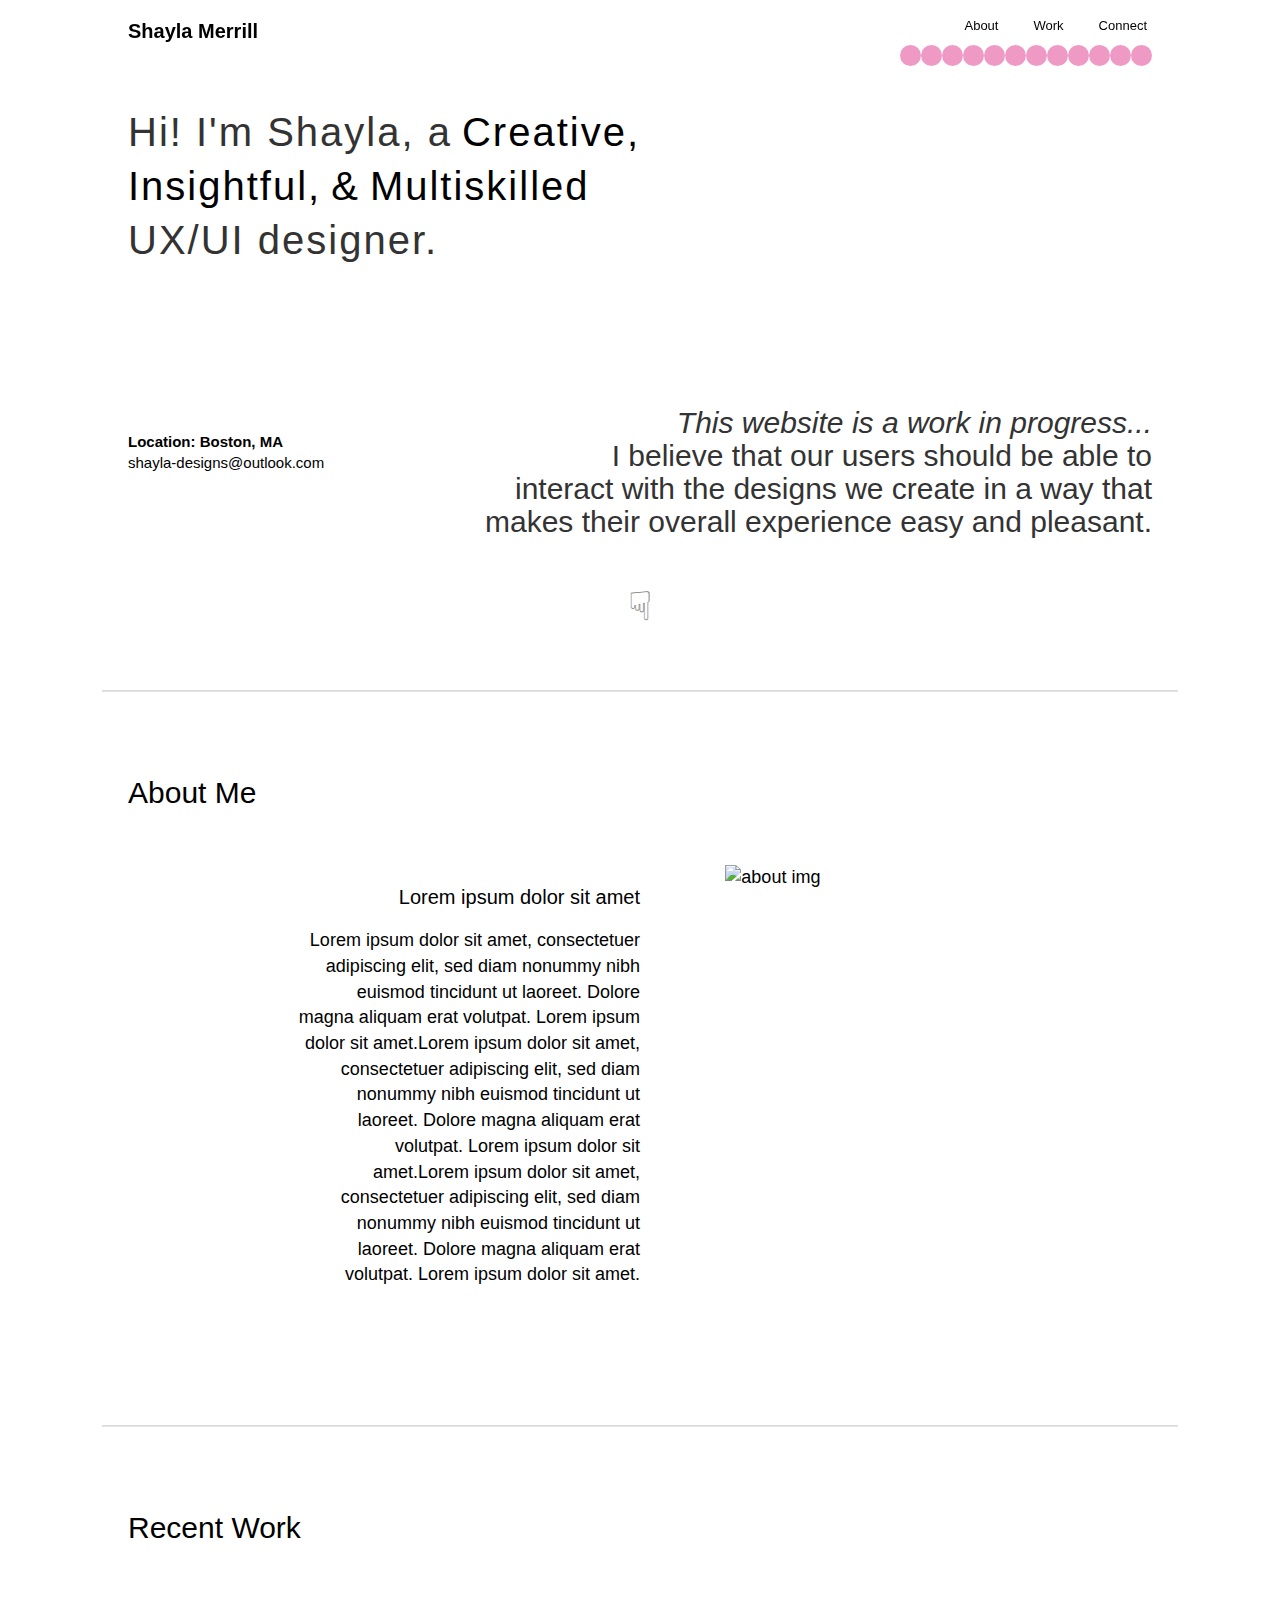
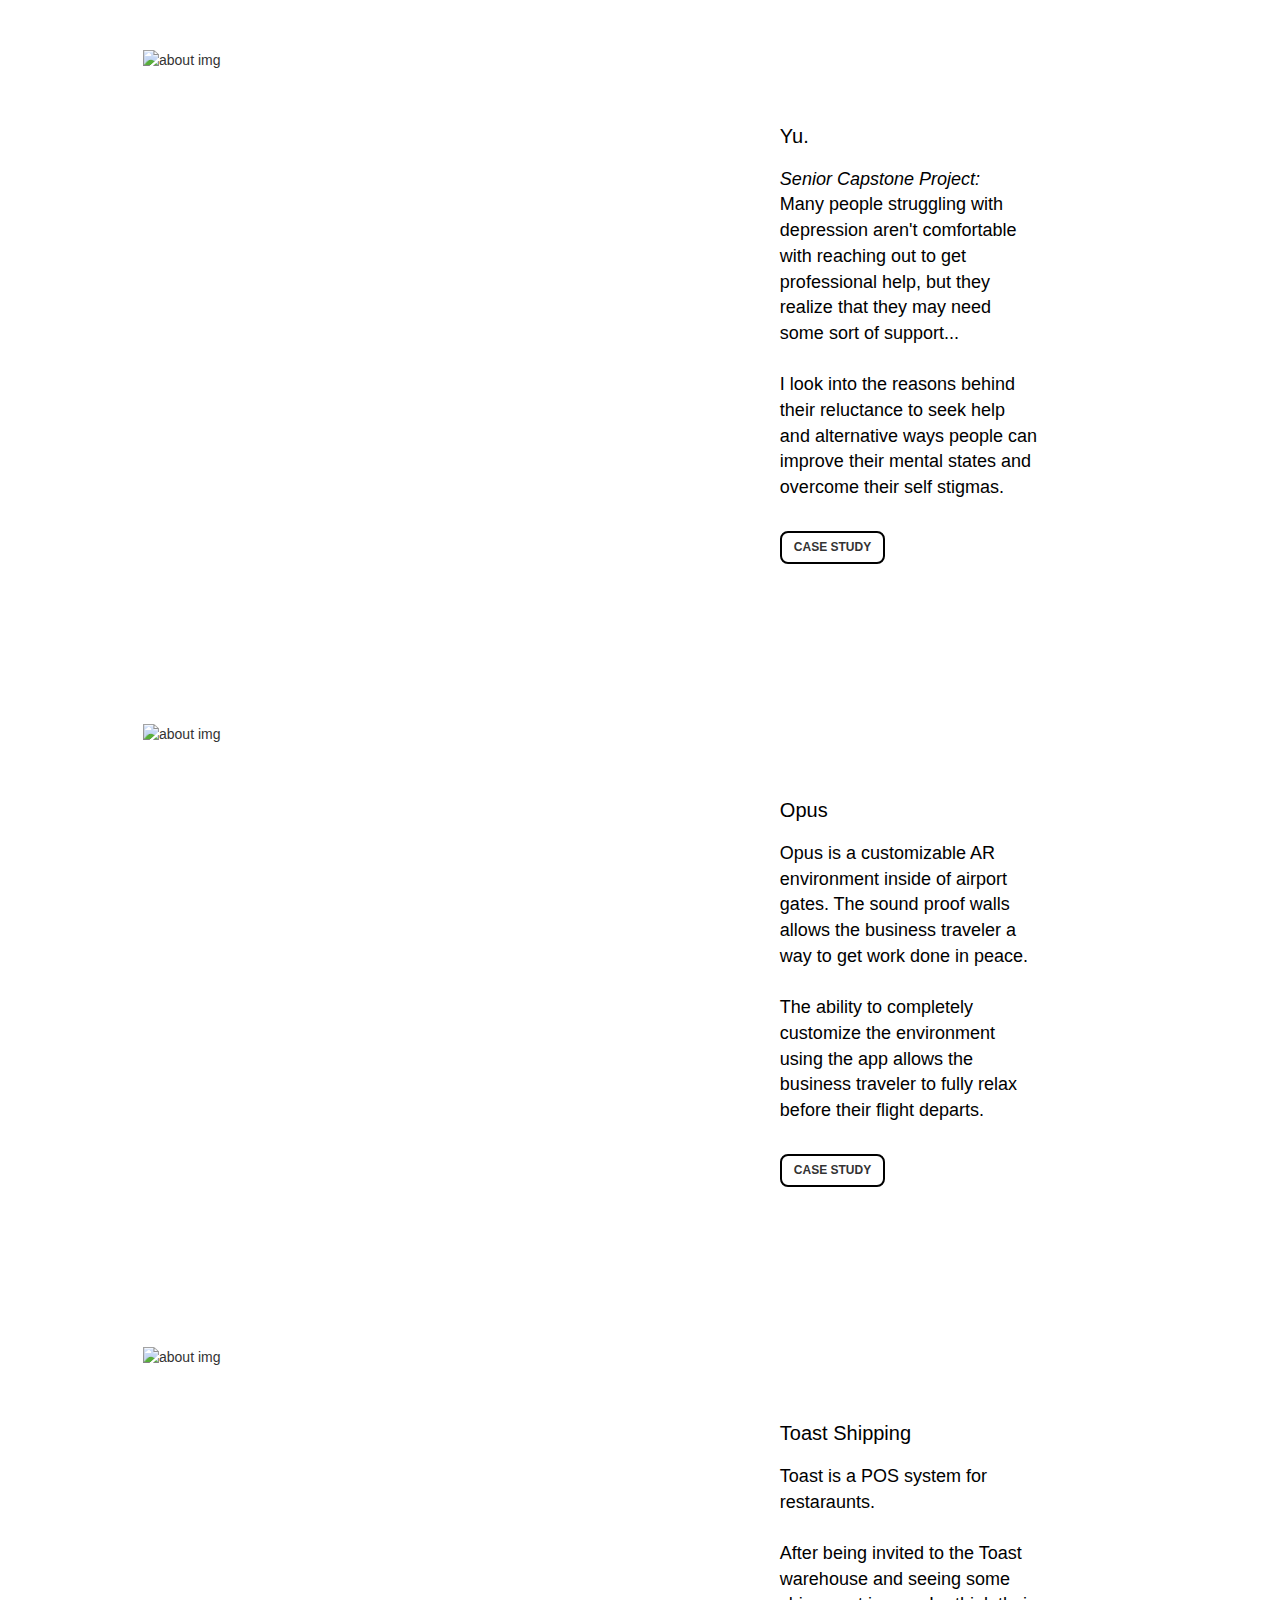
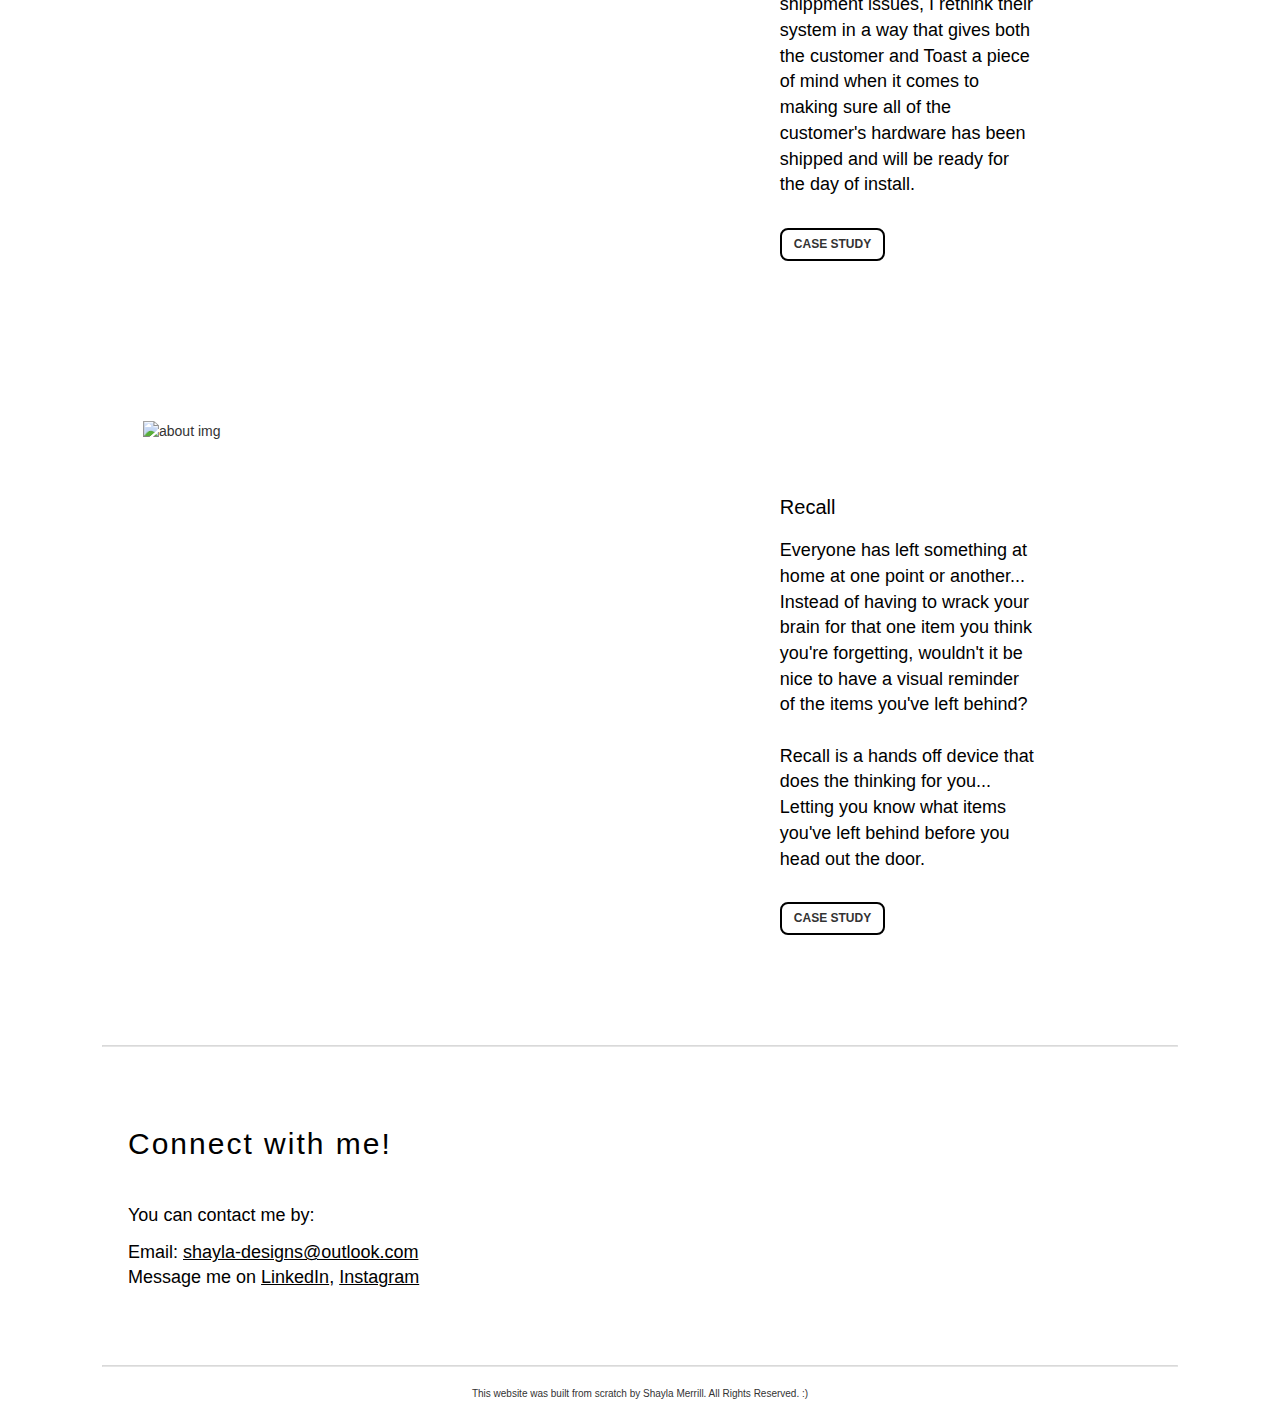
==== commit 5d20397f: "yu" ====
--- a/index.html
+++ b/index.html
@@ -5,14 +5,13 @@
     <meta name="viewport" content="width=device-width, initial-scale=1.50%">
     <meta http-equiv="X-UA-Compatible" content="ie=edge">
     <title>Shayla-designs.com</title>
+    <link rel="stylesheet" href="bootstrap.css">
     <link rel="stylesheet" type="text/css" href="style.css">
-   
+    
 
     <script type="text/javascript" src="jquery.js"></script>
     <script type="text/javascript" src="shayladesigns.js"></script>
-	
-
-    <script type="text/javascript" src="infinite-scroll-docs.min.js"></script>
+   
 
 </head>
         <div class="flex-container">
@@ -32,7 +31,7 @@
                     <div class="flex-container2">
                                 <a class="about" href="#aboutid">About</a> 
                                 <a class="work" href="#recent">Work</a>
-                                <a class="play" href="">Play</a> 
+                               <!-- <a class="play" href="">Play</a> -->
                                 <a class="contact" href="#contact">Connect</a>
                     </div>
                 </div>
@@ -85,8 +84,11 @@
         
         </div>
 
+  
+
 <div class="contents">
     <div class="intro"> 
+       <!-- <div class="replace">Hi! I'm Shayla, a Creative, Insightful, & Multiskilled UX/UI Designer.</div> -->
         <h1>Hi! I'm Shayla, a  
             <h1 id= "creative"> Creative,</id> </h1>
             <br> <h1 id="insightful"> Insightful,</id></h1> 
@@ -96,10 +98,12 @@
     </div>
 
     <div class="love"> 
-        <h2>    Lorem ipsum dolor sit amet, consectetur
-            <br>consectetur adipiscing elit, sed do eiusmod 
-            <br>tempor amet incididunt ut labore et
-            <br> 
+        <h2 class="ilove"> <i>This website is a work in progress... </i>
+            <br>I believe  that our users should be able to
+            <br> interact with the designs we create in a way that
+            <br> makes their overall experience easy and pleasant.
+         
+             
         </h2>
     </div>
 
@@ -110,14 +114,16 @@
 </div>
 
 
-<div class="contactme">     
- <p>shayla-designs@outlook.com</p>
+<div class="contactme">  
+ <p><strong>Location: Boston, MA</strong>   
+ <br>shayla-designs@outlook.com</p>
  </div>
 
-    <div class="location"> 
+    <!--<div class="location"> 
         <p> Location: Boston, MA
         </p>
-        </div> 
+        </div> -->
+        
        <!--
         <div class="wrapper">
             <svg version="1.1" id="Layer_1" xmlns="http://www.w3.org/2000/svg" xmlns:xlink="http://www.w3.org/1999/xlink" x="0px" y="0px"
@@ -190,6 +196,9 @@
 <!-- Play -->
 
 
+
+
+
 <!-- Recent work & contact -->
 
 
@@ -199,67 +208,104 @@
 <!-- Yu. -->
 
 <div id="work">
-	<div class="container">
-		<div class="row">
-			<div class="col-md-8 col-sm-10">
-				<img src="filler.jpg" class="img-responsive" alt="about img">
-			</div>
-			<div class="col-md-4 col-sm-10">
+    <div class="container">  
+
+  <div class="row">
+			<div class="col-md-8 col-sm-6">
+				<img src="sm_yu.png" class="img-responsive" alt="about img">
+			</div>
+			<div class="col-md-4 col-sm-6">
 				<h2 class="titles">Yu.</h2>
-				<p class="desc"><i>Senior Capstone Project:</i> Yu. is ... Lorem ipsum dolor sit amet, consectetuer adipiscing elit, sed diam nonummy nibh euismod tincidunt ut laoreet. Dolore magna aliquam erat volutpat. Lorem ipsum dolor sit amet.</p>
-				<a href=" " class="btn btn-default">CASE STUDY</a>
-			</div>
-		</div>
-	</div>
-</div>
-
-<!-- Opus -->
+                <p class="desc"><i>Senior Capstone Project:</i> 
+                    <br>Many people struggling with depression aren't comfortable 
+                    with reaching out to get professional help, but they realize that they
+                    may need some sort of support...
+                    <br>
+                    <br>
+                    I look into the reasons behind their reluctance to seek help 
+                    and alternative ways people can improve their mental states 
+                    and overcome their self stigmas. 
+
+                </p>
+				<a href="yu_casestudy.html" class="btn btn-default">CASE STUDY</a>
+			</div>
+		</div>
+	</div>
+</div>
+
+
 <div id="work">
 	<div class="container">
 		<div class="row">
-			<div class="col-md-8 col-sm-10">
-				<img src="filler.jpg" class="img-responsive" alt="about img">
-			</div>
-			<div class="col-md-4 col-sm-10">
+			<div class="col-md-8 col-sm-6">
+				<img src="sm_opus.png" class="img-responsive" alt="about img">
+			</div>
+			<div class="col-md-4 col-sm-6">
 				<h2 class="titles">Opus         </h2>
-				<p class="desc">Opus ... Lorem ipsum dolor sit amet, consectetuer adipiscing elit, sed diam nonummy nibh euismod tincidunt ut laoreet. Dolore magna aliquam erat volutpat. Lorem ipsum dolor sit amet.</p>
-				<a href=" " class="btn btn-default">CASE STUDY</a>
-			</div>
-		</div>
-	</div>
-</div>
-
-<!-- Toast -->
+				<p class="desc">
+                    Opus is a customizable AR environment inside of 
+                    airport gates. The sound proof walls allows the business traveler a 
+                    way to get work done in peace. 
+                    <br>
+                    <br>The ability to completely customize 
+                    the environment using the app allows the business traveler to fully relax before their flight departs.
+
+                </p>    
+                <a href="opus_casestudy.html" class="btn btn-default">CASE STUDY</a>
+			</div>
+		</div>
+	</div>
+</div>
+
+
 <div id="work">
 	<div class="container">
 		<div class="row">
-			<div class="col-md-8 col-sm-10">
-				<img src="FILLERtoast.jpg" class="img-responsive" alt="about img">
-			</div>
-			<div class="col-md-4 col-sm-10">
+			<div class="col-md-8 col-sm-6">
+				<img src="sm_toast.png" class="img-responsive" alt="about img">
+			</div>
+			<div class="col-md-4 col-sm-6">
 				<h2 class="titles">Toast Shipping</h2>
-				<p class="desc">Toast is... Lorem ipsum dolor sit amet, consectetuer adipiscing elit, sed diam nonummy nibh euismod tincidunt ut laoreet. Dolore magna aliquam erat volutpat. Lorem ipsum dolor sit amet.</p>
-				<a href=" " class="btn btn-default">CASE STUDY</a>
-			</div>
-		</div>
-	</div>
-</div>
-
-<!-- Recall -->
+				<p class="desc">
+                    Toast is a POS system for restaraunts.
+                    <br>
+                    <br>
+                    After being invited to the Toast warehouse and seeing some shippment issues,
+                    I rethink their system in a way that gives both the customer and Toast
+                    a piece of mind when it comes to making sure
+                    all of the customer's hardware has been shipped and will be ready for 
+                    the day of install.
+                </p>
+				<a href="toast_casestudy.html" class="btn btn-default">CASE STUDY</a>
+			</div>
+		</div>
+	</div>
+</div>
+
+
 <div id="work">
 	<div class="container">
 		<div class="row">
-			<div class="col-md-8 col-sm-10">
-				<img src="recall.jpg" class="img-responsive" alt="about img">
-			</div>
-			<div class="col-md-4 col-sm-10">
+			<div class="col-md-8 col-sm-6">
+				<img src="sm_recall.png" class="img-responsive" alt="about img">
+			</div>
+			<div class="col-md-4 col-sm-6">
 				<h2 class="titles">Recall</h2>
-				<p class="desc">Recall... Lorem ipsum dolor sit amet, consectetuer adipiscing elit, sed diam nonummy nibh euismod tincidunt ut laoreet. Dolore magna aliquam erat volutpat. Lorem ipsum dolor sit amet.</p>
-				<a href=" " class="btn btn-default">CASE STUDY</a>
-			</div>
-		</div>
-	</div>
-</div>
+				<p class="desc">
+                    Everyone has left something at home at one point
+                    or another... Instead of having to wrack your brain for that
+                    one item you think you're forgetting, wouldn't it be nice to 
+                    have a visual reminder of the items you've left behind?
+                    <br>
+                    <br> Recall is a hands off device that does the thinking for you...
+                    Letting you know what items you've left behind before you head out the door.
+                </p>
+				<a href="recall_casestudy.html" class="btn btn-default">CASE STUDY</a>
+			</div>
+		</div>
+	</div>
+</div>
+
 
 </div>
 
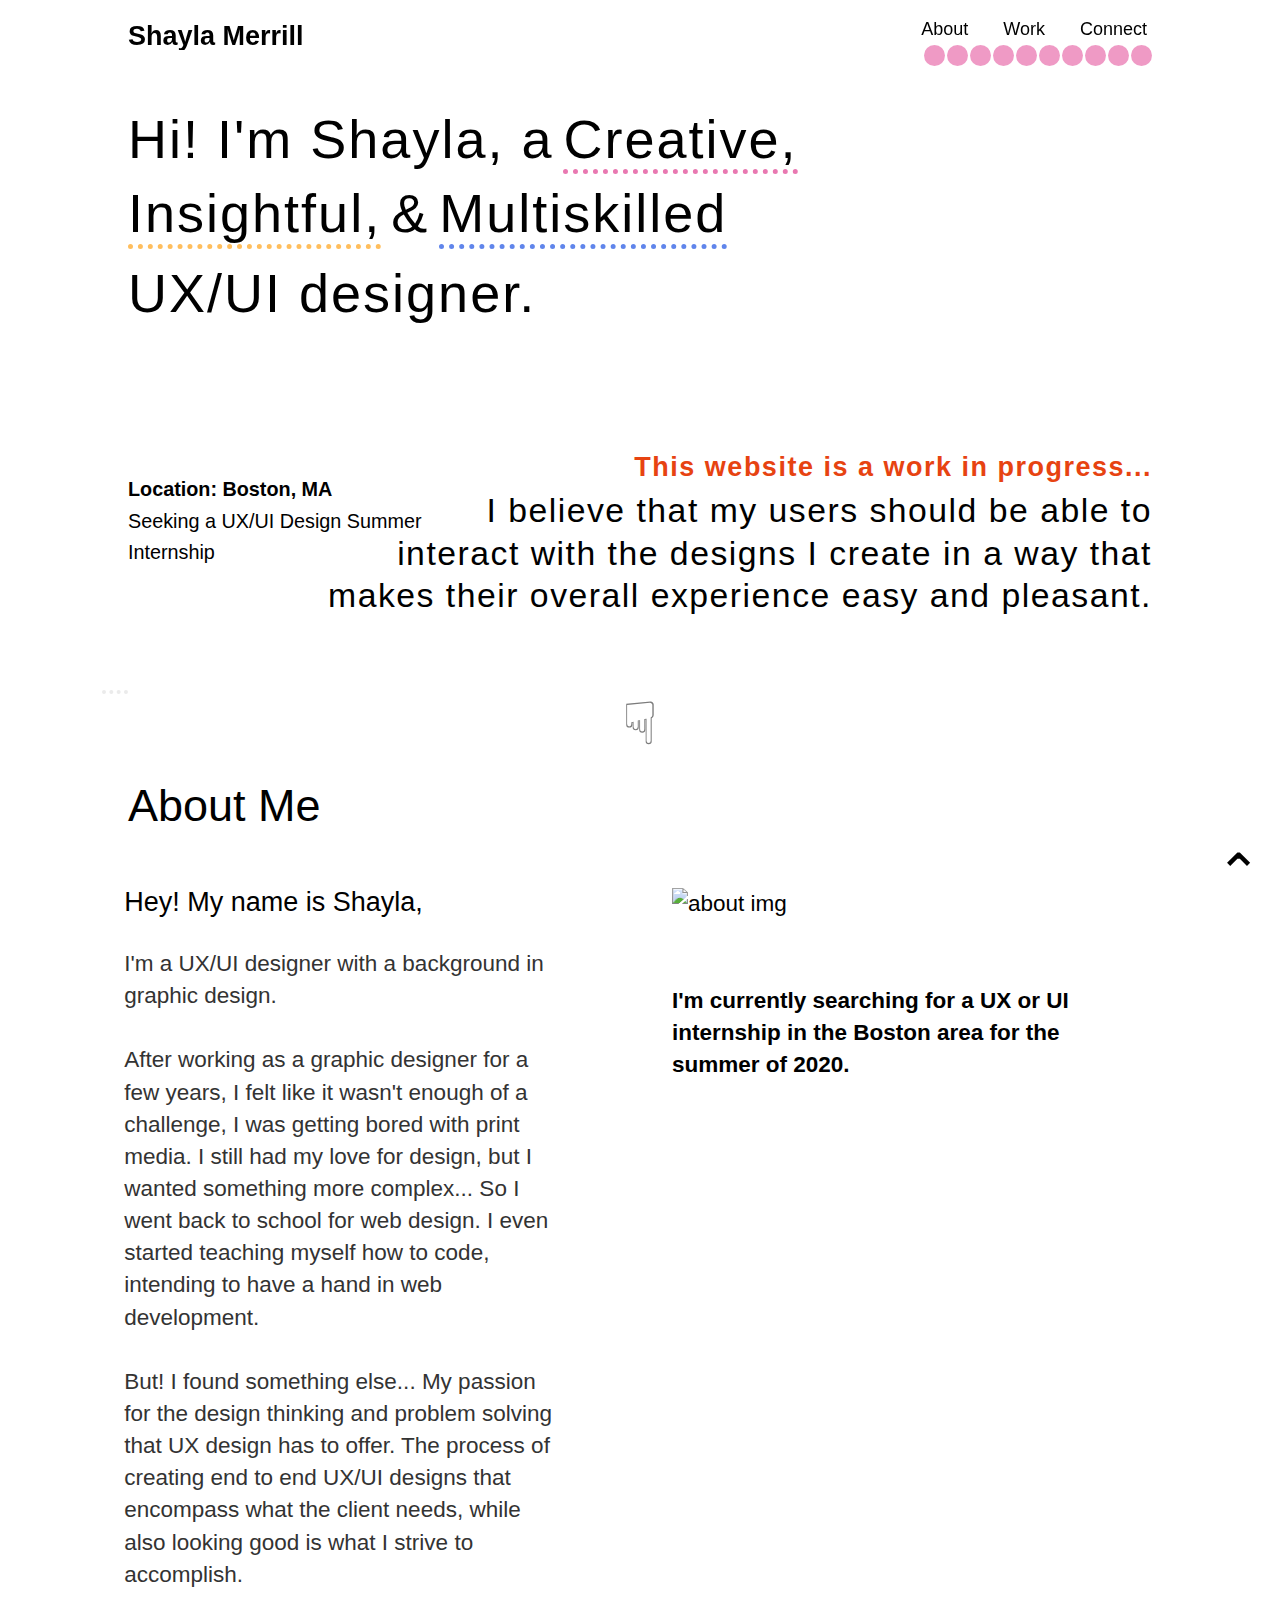
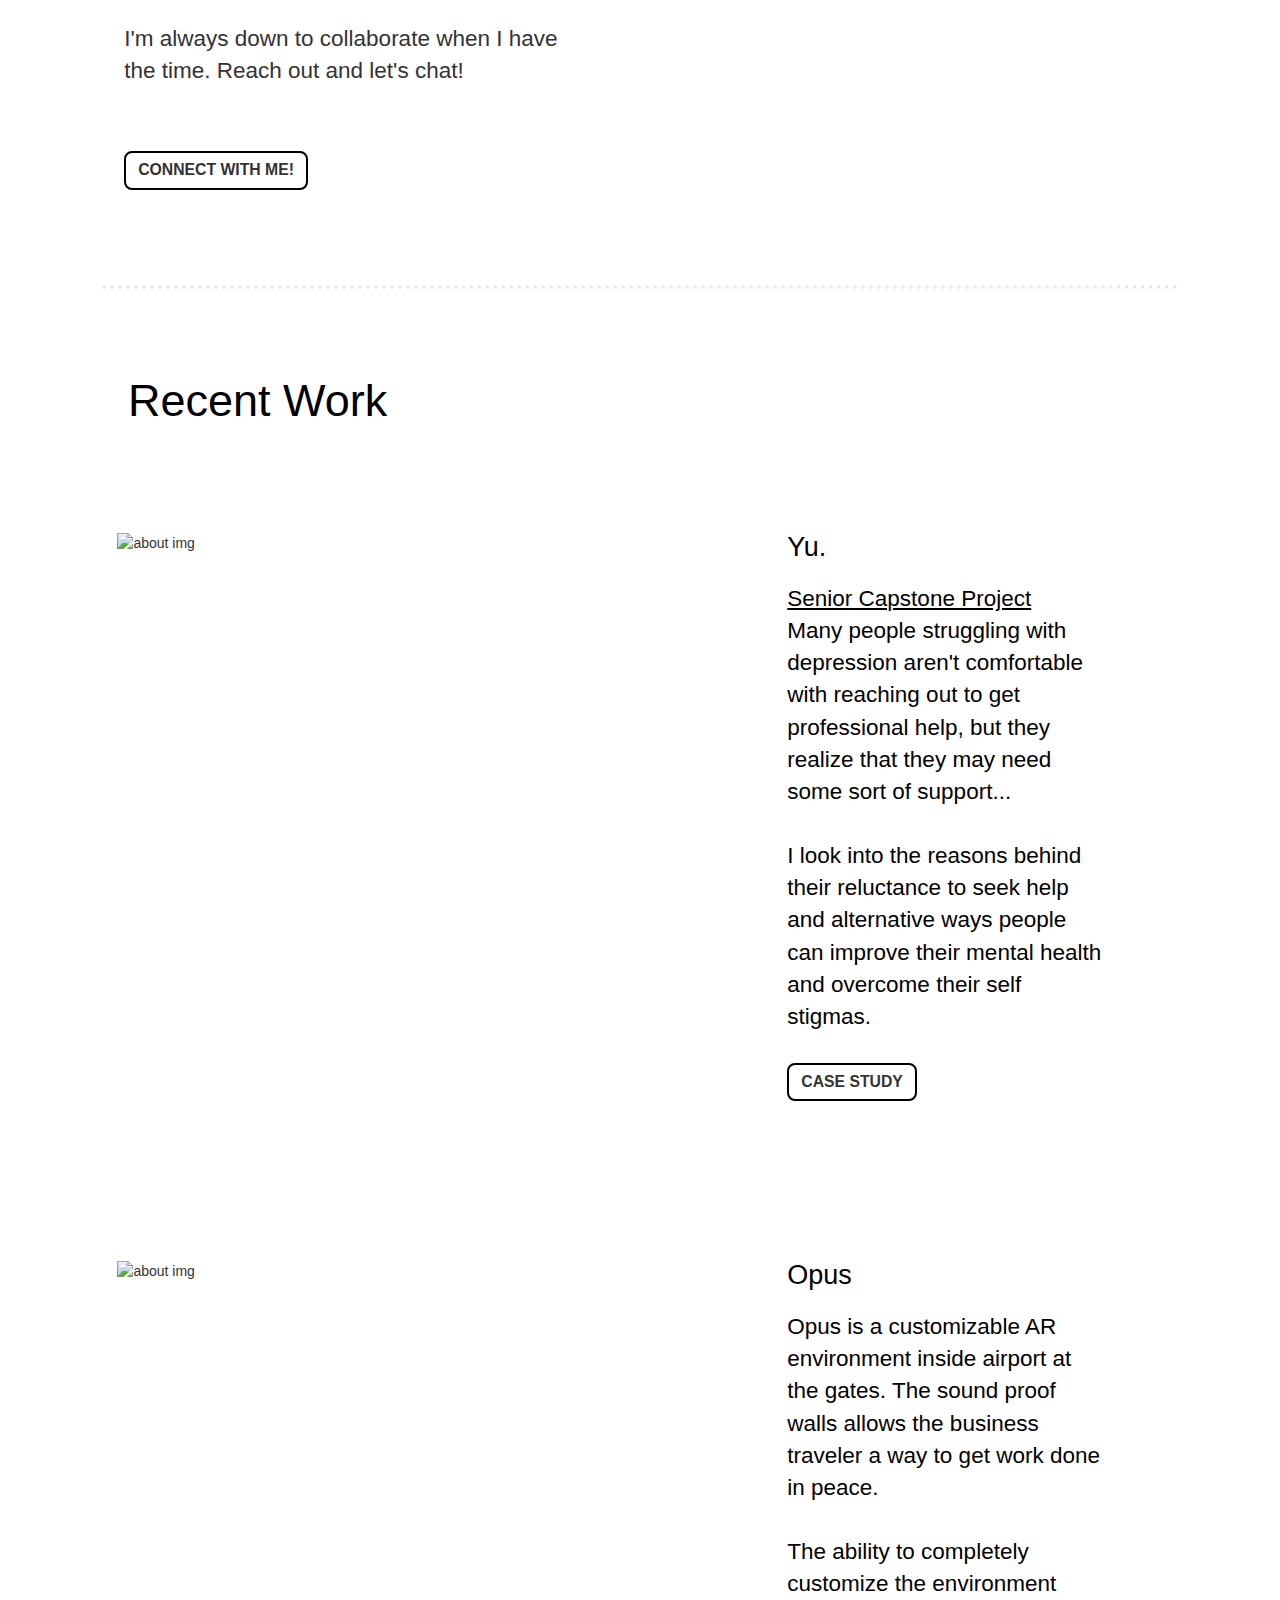
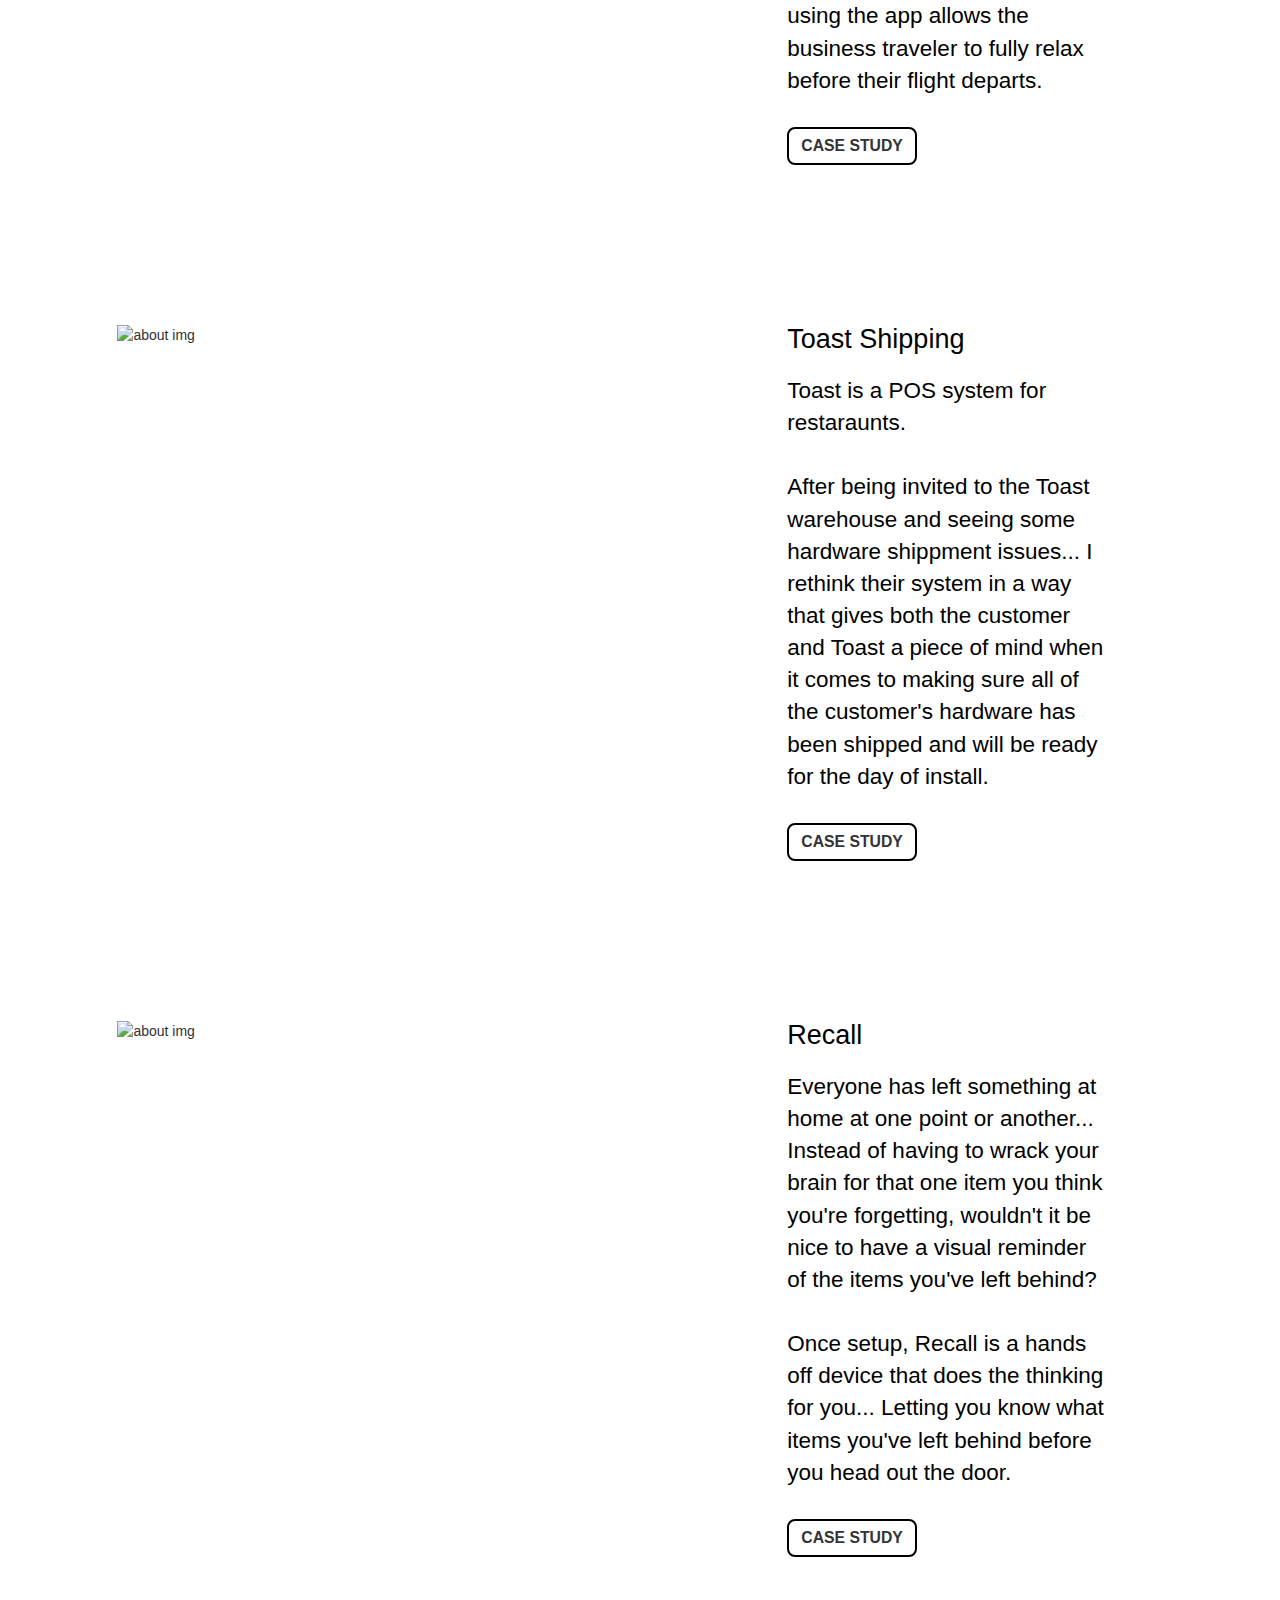
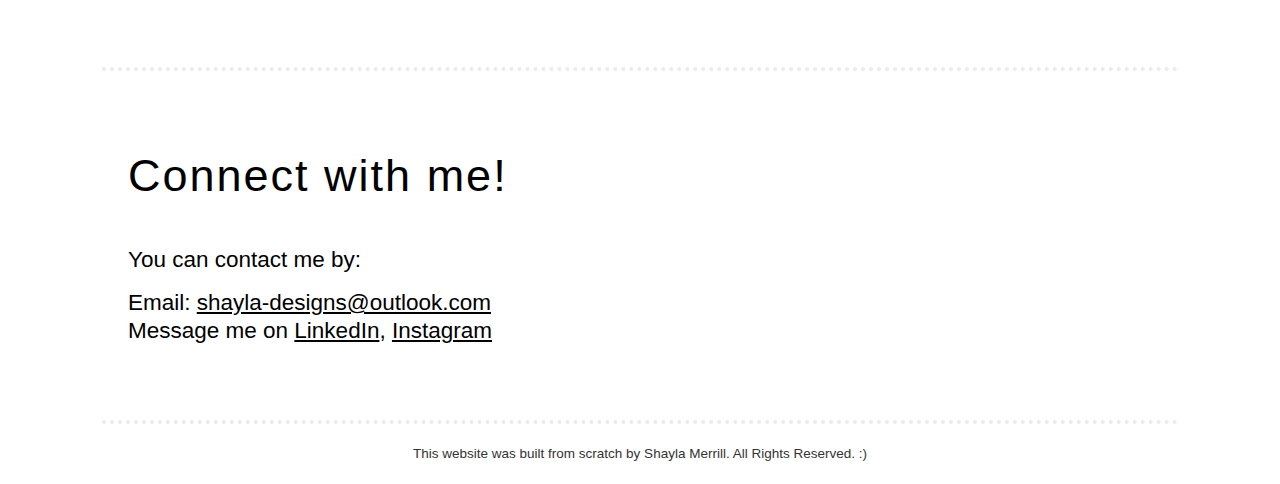
==== commit 67cee3cb: "final index" ====
--- a/index.html
+++ b/index.html
@@ -18,7 +18,7 @@
 <body>
   
   
-<!--<div id="top"></div>-->
+<div id="top"></div>
     <nav class="nav">
         <div class="nav-left">
             <div class="flex-container3">
@@ -45,46 +45,41 @@
 
         <div id="circlescontainer">
 
-            <div class="circles" id="circle1" style="width:21px; height:21px; background-color:rgb(233, 120, 177); border-radius: 50%;opacity: .75;">
-            </div>
-        
-            <div class="circles" id="circle2" style="width:21px; height:21px; background-color:rgb(233, 120, 177); border-radius: 50%;opacity: .75;">
-            </div>
-            <div class="circles" id="circle3" style="width:21px; height:21px; background-color:rgb(233, 120, 177); border-radius: 50%;opacity: .75;">
-            </div>
-        
-            <div class="circles" id="circle4" style="width:21px; height:21px; background-color:rgb(233, 120, 177); border-radius: 50%;opacity: .75;">
-            </div>
-        
-            <div class="circles" id="circle5" style="width:21px; height:21px; background-color:rgb(233, 120, 177);border-radius: 50%;opacity: .75;">
-            </div>
-        
-            <div class="circles" id="circle6" style="width:21px; height:21px; background-color:rgb(233, 120, 177); border-radius: 50%;opacity: .75;">
-            </div>
-        
-            <div class="circles" id="circle7" style="width:21px; height:21px; background-color:rgb(233, 120, 177); border-radius: 50%;opacity: .75;">
-            </div>
-        
-            <div class="circles" id="circle8" style="width:21px; height:21px; background-color:rgb(233, 120, 177); border-radius: 50%;opacity: .75;">
-            </div>
-        
-            <div class="circles" id="circle9" style="width:21px; height:21px; background-color:rgb(233, 120, 177); border-radius: 50%;opacity: .75;">
-            </div>
-        
-            <div class="circles" id="circle10" style="width:21px; height:21px; background-color:rgb(233, 120, 177); border-radius: 50%;opacity: .75;">
-            </div>
-        
-            <div class="circles" id="circle11" style="width:21px; height:21px; background-color:rgb(233, 120, 177); border-radius: 50%;opacity: .75;">
-            </div>
-        
-            <div class="circles" id="circle12" style="width:21px; height:21px; background-color:rgb(233, 120, 177); border-radius: 50%;opacity: .75;">
-            </div>
-        
-          
+            <div class="circles" id="circle1" style="width:21px; height:21px; background-color:rgb(233, 120, 177); border-radius: 50%;opacity: .75; margin-left: 2px;">
+            </div>
+        
+            <div class="circles" id="circle2" style="width:21px; height:21px; background-color:rgb(233, 120, 177); border-radius: 50%;opacity: .75; margin-left: 2px;">
+            </div>
+            <div class="circles" id="circle3" style="width:21px; height:21px; background-color:rgb(233, 120, 177); border-radius: 50%;opacity: .75; margin-left: 2px;">
+            </div>
+        
+            <div class="circles" id="circle4" style="width:21px; height:21px; background-color:rgb(233, 120, 177); border-radius: 50%;opacity: .75; margin-left: 2px;">
+            </div>
+        
+            <div class="circles" id="circle5" style="width:21px; height:21px; background-color:rgb(233, 120, 177);border-radius: 50%;opacity: .75; margin-left: 2px;">
+            </div>
+        
+            <div class="circles" id="circle6" style="width:21px; height:21px; background-color:rgb(233, 120, 177); border-radius: 50%;opacity: .75; margin-left: 2px;">
+            </div>
+        
+            <div class="circles" id="circle7" style="width:21px; height:21px; background-color:rgb(233, 120, 177); border-radius: 50%;opacity: .75; margin-left: 2px;">
+            </div>
+        
+            <div class="circles" id="circle8" style="width:21px; height:21px; background-color:rgb(233, 120, 177); border-radius: 50%;opacity: .75; margin-left: 2px;">
+            </div>
+        
+            <div class="circles" id="circle9" style="width:21px; height:21px; background-color:rgb(233, 120, 177); border-radius: 50%;opacity: .75; margin-left: 2px;">
+            </div>
+        
+            <div class="circles" id="circle10" style="width:21px; height:21px; background-color:rgb(233, 120, 177); border-radius: 50%;opacity: .75; margin-left: 2px;">
+            </div>
+    
         
         </div>
 
-  
+
+
+
 
 <div class="contents">
     <div class="intro"> 
@@ -97,10 +92,15 @@
             <h3><br>UX/UI designer.</h3>
     </div>
 
+
+
+
     <div class="love"> 
-        <h2 class="ilove"> <i>This website is a work in progress... </i>
-            <br>I believe  that our users should be able to
-            <br> interact with the designs we create in a way that
+        <h2 class="ilove">
+            <strong style="color: rgb(231, 67, 17); border-bottom: rgb(231, 67, 17); font-size: 3vmin; ;">This website is a work in progress...</strong>
+            <br>
+            I believe  that my users should be able to
+            <br> interact with the designs I create in a way that
             <br> makes their overall experience easy and pleasant.
          
              
@@ -108,15 +108,19 @@
     </div>
 
 <div id="list" class="list"></id>      
-            UX design, UI design, Protoyping, HTML & CSS,
-     <br>   Visual Design, Typography, Illustration, Photography & More!
-
-</div>
-
+            UX design, UI design, Protoyping, Design Thinking,
+     <br>   HTML & CSS, Visual Design, Typography, Illustration & More!
+
+</div>
+
+<div class="hover_circles">
+    &#9759;
+    </div>
 
 <div class="contactme">  
  <p><strong>Location: Boston, MA</strong>   
- <br>shayla-designs@outlook.com</p>
+ <br>Seeking a UX/UI Design Summer Internship
+</p>
  </div>
 
     <!--<div class="location"> 
@@ -181,13 +185,46 @@
 	<div class="aboutcontainer">
 		<div class="aboutrow">
 			<div class="col-sm-12 col-md-5">
-				<img src="shayla.png" class="img-responsive" alt="about img">
-			</div>
-			<div class="col-sm-12 col-md-5">
-				<h2 class="abouttitle"> Lorem ipsum dolor sit amet</h2>
-				<p class="aboutdesc">Lorem ipsum dolor sit amet, consectetuer adipiscing elit, sed diam nonummy nibh euismod tincidunt ut laoreet. Dolore magna aliquam erat volutpat. Lorem ipsum dolor sit amet.Lorem ipsum dolor sit amet, consectetuer adipiscing elit, sed diam nonummy nibh euismod tincidunt ut laoreet. Dolore magna aliquam erat volutpat. Lorem ipsum dolor sit amet.Lorem ipsum dolor sit amet, consectetuer adipiscing elit, sed diam nonummy nibh euismod tincidunt ut laoreet. Dolore magna aliquam erat volutpat. Lorem ipsum dolor sit amet.</p>
-
-			</div>
+                <img src="shayla.png" class="img-responsive" alt="about img"> 
+                <p class="" > <br><br><strong>I'm currently searching for a UX or UI internship in the 
+                    Boston area for the summer of 2020.</strong></p>
+                    
+            </div>
+            
+			<div class="col-sm-12 col-md-6">
+			    <h2 class="abouttitle"> Hey! My name is Shayla,</h2>
+				<p class="aboutdesc">
+                    I'm a UX/UI designer with a background in graphic design. 
+                   <!-- <br>
+                    <br>
+                    I learned about design when I went to a technical high school, going there
+                    showed me how I could turn my love for digital media into something
+                    I could do for a living!
+                    During this time I started to hone my skills and build a personal style
+                    for my designs, I found that my style was clean, efficient designs.
+                   -->
+                    <br>
+                    <br>
+                    After working as a graphic designer for a few years, I felt like it wasn't 
+                    enough of a challenge, I was getting bored with print media. I still had my 
+                    love for design, but I wanted something more complex... So I went back to school for web design.
+                    I even started teaching myself how to code, intending to have a hand in web development. 
+                    <br>
+                    <br>
+                    But! I found something else... 
+                    My passion for the design thinking and problem solving that UX design has to offer.
+                    The process of creating end to end UX/UI designs that encompass what the client needs, while
+                    also looking good is what I strive to accomplish.
+                    
+                    <br>
+                    <br>
+                    I'm always down to collaborate when I have the time. Reach out and let's chat!
+                    <br>
+                    <br>
+                    <br>
+                <a href="#contact" class="btn btn-default">CONNECT WITH ME!</a>
+                </p>
+            </div>
 		</div>
 	</div>
 </div>
@@ -216,14 +253,14 @@
 			</div>
 			<div class="col-md-4 col-sm-6">
 				<h2 class="titles">Yu.</h2>
-                <p class="desc"><i>Senior Capstone Project:</i> 
+                <p class="desc"><u>Senior Capstone Project</u> 
                     <br>Many people struggling with depression aren't comfortable 
                     with reaching out to get professional help, but they realize that they
                     may need some sort of support...
                     <br>
                     <br>
                     I look into the reasons behind their reluctance to seek help 
-                    and alternative ways people can improve their mental states 
+                    and alternative ways people can improve their mental health 
                     and overcome their self stigmas. 
 
                 </p>
@@ -243,8 +280,8 @@
 			<div class="col-md-4 col-sm-6">
 				<h2 class="titles">Opus         </h2>
 				<p class="desc">
-                    Opus is a customizable AR environment inside of 
-                    airport gates. The sound proof walls allows the business traveler a 
+                    Opus is a customizable AR environment inside  
+                    airport at the gates. The sound proof walls allows the business traveler a 
                     way to get work done in peace. 
                     <br>
                     <br>The ability to completely customize 
@@ -270,7 +307,7 @@
                     Toast is a POS system for restaraunts.
                     <br>
                     <br>
-                    After being invited to the Toast warehouse and seeing some shippment issues,
+                    After being invited to the Toast warehouse and seeing some hardware shippment issues...
                     I rethink their system in a way that gives both the customer and Toast
                     a piece of mind when it comes to making sure
                     all of the customer's hardware has been shipped and will be ready for 
@@ -297,7 +334,7 @@
                     one item you think you're forgetting, wouldn't it be nice to 
                     have a visual reminder of the items you've left behind?
                     <br>
-                    <br> Recall is a hands off device that does the thinking for you...
+                    <br> Once setup, Recall is a hands off device that does the thinking for you...
                     Letting you know what items you've left behind before you head out the door.
                 </p>
 				<a href="recall_casestudy.html" class="btn btn-default">CASE STUDY</a>
@@ -312,22 +349,24 @@
 
 <hr id="contact">
     <div id="containercontact">  
-          <h1 class="connectwm">Connect with me!</h3>
-          <p class="youcan">You can contact me by:</h4>
-          <p class="contactinfo">Email: <a href="mailto:shayla-designs@outlook.com"> <u>shayla-designs@outlook.com</u></a></h4>
-         <!-- <p class="contactinfo">Call or text me:<a href="tel:781-288-9417"> <u>(781) 228-9417</u></a></h4>-->
+          <h1 class="connectwm">Connect with me!</h1>
+          <p class="youcan">You can contact me by:</p>
+          <p class="contactinfo">Email: <a href="mailto:shayla-designs@outlook.com"> <u>shayla-designs@outlook.com</u></a></p>
+       
           <p class="contactinfo">Message me on <a href="https://www.linkedin.com/in/shaylamerrill/"><u>LinkedIn</u>,</a> <a href="https://www.instagram.com/shaylamerrill/"><u>Instagram</u></a></h4>
       </div>
 
 
 
 
-      
-
+
+     <div id="gototop"> <a href="#top"> &#8963;</a> </div> 
 <hr>
 <div class="footer"> 
     <div> <p class="copyright">This website was built from scratch by Shayla Merrill. All Rights Reserved. :)</p></div>
-<div class="gototop"> &#8963; </div>
+
+
+   
 
 </div>
 
--- a/style.css
+++ b/style.css
@@ -1,11 +1,3 @@
-  /* Bootstrap...*/
-
-  /*!
- * Bootstrap v3.3.5 (http://getbootstrap.com)
- * Copyright 2011-2015 Twitter, Inc.
- * Licensed under MIT (https://github.com/twbs/bootstrap/blob/master/LICENSE)
- *//*! normalize.css v3.0.3 | MIT License | github.com/necolas/normalize.css */html{font-family:sans-serif;-webkit-text-size-adjust:100%;-ms-text-size-adjust:100%}body{margin:0}article,aside,details,figcaption,figure,footer,header,hgroup,main,menu,nav,section,summary{display:block}audio,canvas,progress,video{display:inline-block;vertical-align:baseline}audio:not([controls]){display:none;height:0}[hidden],template{display:none}a{background-color:transparent}a:active,a:hover{outline:0}abbr[title]{border-bottom:1px dotted}b,strong{font-weight:700}dfn{font-style:italic}h1{margin:.67em 0;font-size:2em}mark{color:#000;background:#ff0}small{font-size:80%}sub,sup{position:relative;font-size:75%;line-height:0;vertical-align:baseline}sup{top:-.5em}sub{bottom:-.25em}img{border:0}svg:not(:root){overflow:hidden}figure{margin:1em 40px}hr{height:0;-webkit-box-sizing:content-box;-moz-box-sizing:content-box;box-sizing:content-box}pre{overflow:auto}code,kbd,pre,samp{font-family:monospace,monospace;font-size:1em}button,input,optgroup,select,textarea{margin:0;font:inherit;color:inherit}button{overflow:visible}button,select{text-transform:none}button,html input[type=button],input[type=reset],input[type=submit]{-webkit-appearance:button;cursor:pointer}button[disabled],html input[disabled]{cursor:default}button::-moz-focus-inner,input::-moz-focus-inner{padding:0;border:0}input{line-height:normal}input[type=checkbox],input[type=radio]{-webkit-box-sizing:border-box;-moz-box-sizing:border-box;box-sizing:border-box;padding:0}input[type=number]::-webkit-inner-spin-button,input[type=number]::-webkit-outer-spin-button{height:auto}input[type=search]{-webkit-box-sizing:content-box;-moz-box-sizing:content-box;box-sizing:content-box;-webkit-appearance:textfield}input[type=search]::-webkit-search-cancel-button,input[type=search]::-webkit-search-decoration{-webkit-appearance:none}fieldset{padding:.35em .625em .75em;margin:0 2px;border:1px solid silver}legend{padding:0;border:0}textarea{overflow:auto}optgroup{font-weight:700}table{border-spacing:0;border-collapse:collapse}td,th{padding:0}/*! Source: https://github.com/h5bp/html5-boilerplate/blob/master/src/css/main.css */@media print{*,:after,:before{color:#000!important;text-shadow:none!important;background:0 0!important;-webkit-box-shadow:none!important;box-shadow:none!important}a,a:visited{text-decoration:underline}a[href]:after{content:" (" attr(href) ")"}abbr[title]:after{content:" (" attr(title) ")"}a[href^="javascript:"]:after,a[href^="#"]:after{content:""}blockquote,pre{border:1px solid #999;page-break-inside:avoid}thead{display:table-header-group}img,tr{page-break-inside:avoid}img{max-width:100%!important}h2,h3,p{orphans:3;widows:3}h2,h3{page-break-after:avoid}.navbar{display:none}.btn>.caret,.dropup>.btn>.caret{border-top-color:#000!important}.label{border:1px solid #000}.table{border-collapse:collapse!important}.table td,.table th{background-color:#fff!important}.table-bordered td,.table-bordered th{border:1px solid #ddd!important}}@font-face{font-family:'Glyphicons Halflings';src:url(../fonts/glyphicons-halflings-regular.eot);src:url(../fonts/glyphicons-halflings-regular.eot?#iefix) format('embedded-opentype'),url(../fonts/glyphicons-halflings-regular.woff2) format('woff2'),url(../fonts/glyphicons-halflings-regular.woff) format('woff'),url(../fonts/glyphicons-halflings-regular.ttf) format('truetype'),url(../fonts/glyphicons-halflings-regular.svg#glyphicons_halflingsregular) format('svg')}.glyphicon{position:relative;top:1px;display:inline-block;font-family:'Glyphicons Halflings';font-style:normal;font-weight:400;line-height:1;-webkit-font-smoothing:antialiased;-moz-osx-font-smoothing:grayscale}.glyphicon-asterisk:before{content:"\2a"}.glyphicon-plus:before{content:"\2b"}.glyphicon-eur:before,.glyphicon-euro:before{content:"\20ac"}.glyphicon-minus:before{content:"\2212"}.glyphicon-cloud:before{content:"\2601"}.glyphicon-envelope:before{content:"\2709"}.glyphicon-pencil:before{content:"\270f"}.glyphicon-glass:before{content:"\e001"}.glyphicon-music:before{content:"\e002"}.glyphicon-search:before{content:"\e003"}.glyphicon-heart:before{content:"\e005"}.glyphicon-star:before{content:"\e006"}.glyphicon-star-empty:before{content:"\e007"}.glyphicon-user:before{content:"\e008"}.glyphicon-film:before{content:"\e009"}.glyphicon-th-large:before{content:"\e010"}.glyphicon-th:before{content:"\e011"}.glyphicon-th-list:before{content:"\e012"}.glyphicon-ok:before{content:"\e013"}.glyphicon-remove:before{content:"\e014"}.glyphicon-zoom-in:before{content:"\e015"}.glyphicon-zoom-out:before{content:"\e016"}.glyphicon-off:before{content:"\e017"}.glyphicon-signal:before{content:"\e018"}.glyphicon-cog:before{content:"\e019"}.glyphicon-trash:before{content:"\e020"}.glyphicon-home:before{content:"\e021"}.glyphicon-file:before{content:"\e022"}.glyphicon-time:before{content:"\e023"}.glyphicon-road:before{content:"\e024"}.glyphicon-download-alt:before{content:"\e025"}.glyphicon-download:before{content:"\e026"}.glyphicon-upload:before{content:"\e027"}.glyphicon-inbox:before{content:"\e028"}.glyphicon-play-circle:before{content:"\e029"}.glyphicon-repeat:before{content:"\e030"}.glyphicon-refresh:before{content:"\e031"}.glyphicon-list-alt:before{content:"\e032"}.glyphicon-lock:before{content:"\e033"}.glyphicon-flag:before{content:"\e034"}.glyphicon-headphones:before{content:"\e035"}.glyphicon-volume-off:before{content:"\e036"}.glyphicon-volume-down:before{content:"\e037"}.glyphicon-volume-up:before{content:"\e038"}.glyphicon-qrcode:before{content:"\e039"}.glyphicon-barcode:before{content:"\e040"}.glyphicon-tag:before{content:"\e041"}.glyphicon-tags:before{content:"\e042"}.glyphicon-book:before{content:"\e043"}.glyphicon-bookmark:before{content:"\e044"}.glyphicon-print:before{content:"\e045"}.glyphicon-camera:before{content:"\e046"}.glyphicon-font:before{content:"\e047"}.glyphicon-bold:before{content:"\e048"}.glyphicon-italic:before{content:"\e049"}.glyphicon-text-height:before{content:"\e050"}.glyphicon-text-width:before{content:"\e051"}.glyphicon-align-left:before{content:"\e052"}.glyphicon-align-center:before{content:"\e053"}.glyphicon-align-right:before{content:"\e054"}.glyphicon-align-justify:before{content:"\e055"}.glyphicon-list:before{content:"\e056"}.glyphicon-indent-left:before{content:"\e057"}.glyphicon-indent-right:before{content:"\e058"}.glyphicon-facetime-video:before{content:"\e059"}.glyphicon-picture:before{content:"\e060"}.glyphicon-map-marker:before{content:"\e062"}.glyphicon-adjust:before{content:"\e063"}.glyphicon-tint:before{content:"\e064"}.glyphicon-edit:before{content:"\e065"}.glyphicon-share:before{content:"\e066"}.glyphicon-check:before{content:"\e067"}.glyphicon-move:before{content:"\e068"}.glyphicon-step-backward:before{content:"\e069"}.glyphicon-fast-backward:before{content:"\e070"}.glyphicon-backward:before{content:"\e071"}.glyphicon-play:before{content:"\e072"}.glyphicon-pause:before{content:"\e073"}.glyphicon-stop:before{content:"\e074"}.glyphicon-forward:before{content:"\e075"}.glyphicon-fast-forward:before{content:"\e076"}.glyphicon-step-forward:before{content:"\e077"}.glyphicon-eject:before{content:"\e078"}.glyphicon-chevron-left:before{content:"\e079"}.glyphicon-chevron-right:before{content:"\e080"}.glyphicon-plus-sign:before{content:"\e081"}.glyphicon-minus-sign:before{content:"\e082"}.glyphicon-remove-sign:before{content:"\e083"}.glyphicon-ok-sign:before{content:"\e084"}.glyphicon-question-sign:before{content:"\e085"}.glyphicon-info-sign:before{content:"\e086"}.glyphicon-screenshot:before{content:"\e087"}.glyphicon-remove-circle:before{content:"\e088"}.glyphicon-ok-circle:before{content:"\e089"}.glyphicon-ban-circle:before{content:"\e090"}.glyphicon-arrow-left:before{content:"\e091"}.glyphicon-arrow-right:before{content:"\e092"}.glyphicon-arrow-up:before{content:"\e093"}.glyphicon-arrow-down:before{content:"\e094"}.glyphicon-share-alt:before{content:"\e095"}.glyphicon-resize-full:before{content:"\e096"}.glyphicon-resize-small:before{content:"\e097"}.glyphicon-exclamation-sign:before{content:"\e101"}.glyphicon-gift:before{content:"\e102"}.glyphicon-leaf:before{content:"\e103"}.glyphicon-fire:before{content:"\e104"}.glyphicon-eye-open:before{content:"\e105"}.glyphicon-eye-close:before{content:"\e106"}.glyphicon-warning-sign:before{content:"\e107"}.glyphicon-plane:before{content:"\e108"}.glyphicon-calendar:before{content:"\e109"}.glyphicon-random:before{content:"\e110"}.glyphicon-comment:before{content:"\e111"}.glyphicon-magnet:before{content:"\e112"}.glyphicon-chevron-up:before{content:"\e113"}.glyphicon-chevron-down:before{content:"\e114"}.glyphicon-retweet:before{content:"\e115"}.glyphicon-shopping-cart:before{content:"\e116"}.glyphicon-folder-close:before{content:"\e117"}.glyphicon-folder-open:before{content:"\e118"}.glyphicon-resize-vertical:before{content:"\e119"}.glyphicon-resize-horizontal:before{content:"\e120"}.glyphicon-hdd:before{content:"\e121"}.glyphicon-bullhorn:before{content:"\e122"}.glyphicon-bell:before{content:"\e123"}.glyphicon-certificate:before{content:"\e124"}.glyphicon-thumbs-up:before{content:"\e125"}.glyphicon-thumbs-down:before{content:"\e126"}.glyphicon-hand-right:before{content:"\e127"}.glyphicon-hand-left:before{content:"\e128"}.glyphicon-hand-up:before{content:"\e129"}.glyphicon-hand-down:before{content:"\e130"}.glyphicon-circle-arrow-right:before{content:"\e131"}.glyphicon-circle-arrow-left:before{content:"\e132"}.glyphicon-circle-arrow-up:before{content:"\e133"}.glyphicon-circle-arrow-down:before{content:"\e134"}.glyphicon-globe:before{content:"\e135"}.glyphicon-wrench:before{content:"\e136"}.glyphicon-tasks:before{content:"\e137"}.glyphicon-filter:before{content:"\e138"}.glyphicon-briefcase:before{content:"\e139"}.glyphicon-fullscreen:before{content:"\e140"}.glyphicon-dashboard:before{content:"\e141"}.glyphicon-paperclip:before{content:"\e142"}.glyphicon-heart-empty:before{content:"\e143"}.glyphicon-link:before{content:"\e144"}.glyphicon-phone:before{content:"\e145"}.glyphicon-pushpin:before{content:"\e146"}.glyphicon-usd:before{content:"\e148"}.glyphicon-gbp:before{content:"\e149"}.glyphicon-sort:before{content:"\e150"}.glyphicon-sort-by-alphabet:before{content:"\e151"}.glyphicon-sort-by-alphabet-alt:before{content:"\e152"}.glyphicon-sort-by-order:before{content:"\e153"}.glyphicon-sort-by-order-alt:before{content:"\e154"}.glyphicon-sort-by-attributes:before{content:"\e155"}.glyphicon-sort-by-attributes-alt:before{content:"\e156"}.glyphicon-unchecked:before{content:"\e157"}.glyphicon-expand:before{content:"\e158"}.glyphicon-collapse-down:before{content:"\e159"}.glyphicon-collapse-up:before{content:"\e160"}.glyphicon-log-in:before{content:"\e161"}.glyphicon-flash:before{content:"\e162"}.glyphicon-log-out:before{content:"\e163"}.glyphicon-new-window:before{content:"\e164"}.glyphicon-record:before{content:"\e165"}.glyphicon-save:before{content:"\e166"}.glyphicon-open:before{content:"\e167"}.glyphicon-saved:before{content:"\e168"}.glyphicon-import:before{content:"\e169"}.glyphicon-export:before{content:"\e170"}.glyphicon-send:before{content:"\e171"}.glyphicon-floppy-disk:before{content:"\e172"}.glyphicon-floppy-saved:before{content:"\e173"}.glyphicon-floppy-remove:before{content:"\e174"}.glyphicon-floppy-save:before{content:"\e175"}.glyphicon-floppy-open:before{content:"\e176"}.glyphicon-credit-card:before{content:"\e177"}.glyphicon-transfer:before{content:"\e178"}.glyphicon-cutlery:before{content:"\e179"}.glyphicon-header:before{content:"\e180"}.glyphicon-compressed:before{content:"\e181"}.glyphicon-earphone:before{content:"\e182"}.glyphicon-phone-alt:before{content:"\e183"}.glyphicon-tower:before{content:"\e184"}.glyphicon-stats:before{content:"\e185"}.glyphicon-sd-video:before{content:"\e186"}.glyphicon-hd-video:before{content:"\e187"}.glyphicon-subtitles:before{content:"\e188"}.glyphicon-sound-stereo:before{content:"\e189"}.glyphicon-sound-dolby:before{content:"\e190"}.glyphicon-sound-5-1:before{content:"\e191"}.glyphicon-sound-6-1:before{content:"\e192"}.glyphicon-sound-7-1:before{content:"\e193"}.glyphicon-copyright-mark:before{content:"\e194"}.glyphicon-registration-mark:before{content:"\e195"}.glyphicon-cloud-download:before{content:"\e197"}.glyphicon-cloud-upload:before{content:"\e198"}.glyphicon-tree-conifer:before{content:"\e199"}.glyphicon-tree-deciduous:before{content:"\e200"}.glyphicon-cd:before{content:"\e201"}.glyphicon-save-file:before{content:"\e202"}.glyphicon-open-file:before{content:"\e203"}.glyphicon-level-up:before{content:"\e204"}.glyphicon-copy:before{content:"\e205"}.glyphicon-paste:before{content:"\e206"}.glyphicon-alert:before{content:"\e209"}.glyphicon-equalizer:before{content:"\e210"}.glyphicon-king:before{content:"\e211"}.glyphicon-queen:before{content:"\e212"}.glyphicon-pawn:before{content:"\e213"}.glyphicon-bishop:before{content:"\e214"}.glyphicon-knight:before{content:"\e215"}.glyphicon-baby-formula:before{content:"\e216"}.glyphicon-tent:before{content:"\26fa"}.glyphicon-blackboard:before{content:"\e218"}.glyphicon-bed:before{content:"\e219"}.glyphicon-apple:before{content:"\f8ff"}.glyphicon-erase:before{content:"\e221"}.glyphicon-hourglass:before{content:"\231b"}.glyphicon-lamp:before{content:"\e223"}.glyphicon-duplicate:before{content:"\e224"}.glyphicon-piggy-bank:before{content:"\e225"}.glyphicon-scissors:before{content:"\e226"}.glyphicon-bitcoin:before{content:"\e227"}.glyphicon-btc:before{content:"\e227"}.glyphicon-xbt:before{content:"\e227"}.glyphicon-yen:before{content:"\00a5"}.glyphicon-jpy:before{content:"\00a5"}.glyphicon-ruble:before{content:"\20bd"}.glyphicon-rub:before{content:"\20bd"}.glyphicon-scale:before{content:"\e230"}.glyphicon-ice-lolly:before{content:"\e231"}.glyphicon-ice-lolly-tasted:before{content:"\e232"}.glyphicon-education:before{content:"\e233"}.glyphicon-option-horizontal:before{content:"\e234"}.glyphicon-option-vertical:before{content:"\e235"}.glyphicon-menu-hamburger:before{content:"\e236"}.glyphicon-modal-window:before{content:"\e237"}.glyphicon-oil:before{content:"\e238"}.glyphicon-grain:before{content:"\e239"}.glyphicon-sunglasses:before{content:"\e240"}.glyphicon-text-size:before{content:"\e241"}.glyphicon-text-color:before{content:"\e242"}.glyphicon-text-background:before{content:"\e243"}.glyphicon-object-align-top:before{content:"\e244"}.glyphicon-object-align-bottom:before{content:"\e245"}.glyphicon-object-align-horizontal:before{content:"\e246"}.glyphicon-object-align-left:before{content:"\e247"}.glyphicon-object-align-vertical:before{content:"\e248"}.glyphicon-object-align-right:before{content:"\e249"}.glyphicon-triangle-right:before{content:"\e250"}.glyphicon-triangle-left:before{content:"\e251"}.glyphicon-triangle-bottom:before{content:"\e252"}.glyphicon-triangle-top:before{content:"\e253"}.glyphicon-console:before{content:"\e254"}.glyphicon-superscript:before{content:"\e255"}.glyphicon-subscript:before{content:"\e256"}.glyphicon-menu-left:before{content:"\e257"}.glyphicon-menu-right:before{content:"\e258"}.glyphicon-menu-down:before{content:"\e259"}.glyphicon-menu-up:before{content:"\e260"}*{-webkit-box-sizing:border-box;-moz-box-sizing:border-box;box-sizing:border-box}:after,:before{-webkit-box-sizing:border-box;-moz-box-sizing:border-box;box-sizing:border-box}html{font-size:10px;-webkit-tap-highlight-color:rgba(0,0,0,0)}body{font-family:"Helvetica Neue",Helvetica,Arial,sans-serif;font-size:14px;line-height:1.42857143;color:#333;background-color:#fff}button,input,select,textarea{font-family:inherit;font-size:inherit;line-height:inherit}a{color:#337ab7;text-decoration:none}a:focus,a:hover{color:#23527c;text-decoration:underline}a:focus{outline:thin dotted;outline:5px auto -webkit-focus-ring-color;outline-offset:-2px}figure{margin:0}img{vertical-align:middle}.carousel-inner>.item>a>img,.carousel-inner>.item>img,.img-responsive,.thumbnail a>img,.thumbnail>img{display:block;max-width:100%;height:auto}.img-rounded{border-radius:6px}.img-thumbnail{display:inline-block;max-width:100%;height:auto;padding:4px;line-height:1.42857143;background-color:#fff;border:1px solid #ddd;border-radius:4px;-webkit-transition:all .2s ease-in-out;-o-transition:all .2s ease-in-out;transition:all .2s ease-in-out}.img-circle{border-radius:50%}hr{margin-top:20px;margin-bottom:20px;border:0;border-top:1px solid #eee}.sr-only{position:absolute;width:1px;height:1px;padding:0;margin:-1px;overflow:hidden;clip:rect(0,0,0,0);border:0}.sr-only-focusable:active,.sr-only-focusable:focus{position:static;width:auto;height:auto;margin:0;overflow:visible;clip:auto}[role=button]{cursor:pointer}.h1,.h2,.h3,.h4,.h5,.h6,h1,h2,h3,h4,h5,h6{font-family:inherit;font-weight:500;line-height:1.1;color:inherit}.h1 .small,.h1 small,.h2 .small,.h2 small,.h3 .small,.h3 small,.h4 .small,.h4 small,.h5 .small,.h5 small,.h6 .small,.h6 small,h1 .small,h1 small,h2 .small,h2 small,h3 .small,h3 small,h4 .small,h4 small,h5 .small,h5 small,h6 .small,h6 small{font-weight:400;line-height:1;color:#777}.h1,.h2,.h3,h1,h2,h3{margin-top:20px;margin-bottom:10px}.h1 .small,.h1 small,.h2 .small,.h2 small,.h3 .small,.h3 small,h1 .small,h1 small,h2 .small,h2 small,h3 .small,h3 small{font-size:65%}.h4,.h5,.h6,h4,h5,h6{margin-top:10px;margin-bottom:10px}.h4 .small,.h4 small,.h5 .small,.h5 small,.h6 .small,.h6 small,h4 .small,h4 small,h5 .small,h5 small,h6 .small,h6 small{font-size:75%}.h1,h1{font-size:36px}.h2,h2{font-size:30px}.h3,h3{font-size:24px}.h4,h4{font-size:18px}.h5,h5{font-size:14px}.h6,h6{font-size:12px}p{margin:0 0 10px}.lead{margin-bottom:20px;font-size:16px;font-weight:300;line-height:1.4}@media (min-width:768px){.lead{font-size:21px}}.small,small{font-size:85%}.mark,mark{padding:.2em;background-color:#fcf8e3}.text-left{text-align:left}.text-right{text-align:right}.text-center{text-align:center}.text-justify{text-align:justify}.text-nowrap{white-space:nowrap}.text-lowercase{text-transform:lowercase}.text-uppercase{text-transform:uppercase}.text-capitalize{text-transform:capitalize}.text-muted{color:#777}.text-primary{color:#337ab7}a.text-primary:focus,a.text-primary:hover{color:#286090}.text-success{color:#3c763d}a.text-success:focus,a.text-success:hover{color:#2b542c}.text-info{color:#31708f}a.text-info:focus,a.text-info:hover{color:#245269}.text-warning{color:#8a6d3b}a.text-warning:focus,a.text-warning:hover{color:#66512c}.text-danger{color:#a94442}a.text-danger:focus,a.text-danger:hover{color:#843534}.bg-primary{color:#fff;background-color:#337ab7}a.bg-primary:focus,a.bg-primary:hover{background-color:#286090}.bg-success{background-color:#dff0d8}a.bg-success:focus,a.bg-success:hover{background-color:#c1e2b3}.bg-info{background-color:#d9edf7}a.bg-info:focus,a.bg-info:hover{background-color:#afd9ee}.bg-warning{background-color:#fcf8e3}a.bg-warning:focus,a.bg-warning:hover{background-color:#f7ecb5}.bg-danger{background-color:#f2dede}a.bg-danger:focus,a.bg-danger:hover{background-color:#e4b9b9}.page-header{padding-bottom:9px;margin:40px 0 20px;border-bottom:1px solid #eee}ol,ul{margin-top:0;margin-bottom:10px}ol ol,ol ul,ul ol,ul ul{margin-bottom:0}.list-unstyled{padding-left:0;list-style:none}.list-inline{padding-left:0;margin-left:-5px;list-style:none}.list-inline>li{display:inline-block;padding-right:5px;padding-left:5px}dl{margin-top:0;margin-bottom:20px}dd,dt{line-height:1.42857143}dt{font-weight:700}dd{margin-left:0}@media (min-width:768px){.dl-horizontal dt{float:left;width:160px;overflow:hidden;clear:left;text-align:right;text-overflow:ellipsis;white-space:nowrap}.dl-horizontal dd{margin-left:180px}}abbr[data-original-title],abbr[title]{cursor:help;border-bottom:1px dotted #777}.initialism{font-size:90%;text-transform:uppercase}blockquote{padding:10px 20px;margin:0 0 20px;font-size:17.5px;border-left:5px solid #eee}blockquote ol:last-child,blockquote p:last-child,blockquote ul:last-child{margin-bottom:0}blockquote .small,blockquote footer,blockquote small{display:block;font-size:80%;line-height:1.42857143;color:#777}blockquote .small:before,blockquote footer:before,blockquote small:before{content:'\2014 \00A0'}.blockquote-reverse,blockquote.pull-right{padding-right:15px;padding-left:0;text-align:right;border-right:5px solid #eee;border-left:0}.blockquote-reverse .small:before,.blockquote-reverse footer:before,.blockquote-reverse small:before,blockquote.pull-right .small:before,blockquote.pull-right footer:before,blockquote.pull-right small:before{content:''}.blockquote-reverse .small:after,.blockquote-reverse footer:after,.blockquote-reverse small:after,blockquote.pull-right .small:after,blockquote.pull-right footer:after,blockquote.pull-right small:after{content:'\00A0 \2014'}address{margin-bottom:20px;font-style:normal;line-height:1.42857143}code,kbd,pre,samp{font-family:Menlo,Monaco,Consolas,"Courier New",monospace}code{padding:2px 4px;font-size:90%;color:#c7254e;background-color:#f9f2f4;border-radius:4px}kbd{padding:2px 4px;font-size:90%;color:#fff;background-color:#333;border-radius:3px;-webkit-box-shadow:inset 0 -1px 0 rgba(0,0,0,.25);box-shadow:inset 0 -1px 0 rgba(0,0,0,.25)}kbd kbd{padding:0;font-size:100%;font-weight:700;-webkit-box-shadow:none;box-shadow:none}pre{display:block;padding:9.5px;margin:0 0 10px;font-size:13px;line-height:1.42857143;color:#333;word-break:break-all;word-wrap:break-word;background-color:#f5f5f5;border:1px solid #ccc;border-radius:4px}pre code{padding:0;font-size:inherit;color:inherit;white-space:pre-wrap;background-color:transparent;border-radius:0}.pre-scrollable{max-height:340px;overflow-y:scroll}.container{padding-right:15px;padding-left:15px;margin-right:auto;margin-left:auto}@media (min-width:768px){.container{width:750px}}@media (min-width:992px){.container{width:970px}}@media (min-width:1200px){.container{width:1170px}}.container-fluid{padding-right:15px;padding-left:15px;margin-right:auto;margin-left:auto}.row{margin-right:-15px;margin-left:-15px}.col-lg-1,.col-lg-10,.col-lg-11,.col-lg-12,.col-lg-2,.col-lg-3,.col-lg-4,.col-lg-5,.col-lg-6,.col-lg-7,.col-lg-8,.col-lg-9,.col-md-1,.col-md-10,.col-md-11,.col-md-12,.col-md-2,.col-md-3,.col-md-4,.col-md-5,.col-md-6,.col-md-7,.col-md-8,.col-md-9,.col-sm-1,.col-sm-10,.col-sm-11,.col-sm-12,.col-sm-2,.col-sm-3,.col-sm-4,.col-sm-5,.col-sm-6,.col-sm-7,.col-sm-8,.col-sm-9,.col-xs-1,.col-xs-10,.col-xs-11,.col-xs-12,.col-xs-2,.col-xs-3,.col-xs-4,.col-xs-5,.col-xs-6,.col-xs-7,.col-xs-8,.col-xs-9{position:relative;min-height:1px;padding-right:15px;padding-left:15px}.col-xs-1,.col-xs-10,.col-xs-11,.col-xs-12,.col-xs-2,.col-xs-3,.col-xs-4,.col-xs-5,.col-xs-6,.col-xs-7,.col-xs-8,.col-xs-9{float:left}.col-xs-12{width:100%}.col-xs-11{width:91.66666667%}.col-xs-10{width:83.33333333%}.col-xs-9{width:75%}.col-xs-8{width:66.66666667%}.col-xs-7{width:58.33333333%}.col-xs-6{width:50%}.col-xs-5{width:41.66666667%}.col-xs-4{width:33.33333333%}.col-xs-3{width:25%}.col-xs-2{width:16.66666667%}.col-xs-1{width:8.33333333%}.col-xs-pull-12{right:100%}.col-xs-pull-11{right:91.66666667%}.col-xs-pull-10{right:83.33333333%}.col-xs-pull-9{right:75%}.col-xs-pull-8{right:66.66666667%}.col-xs-pull-7{right:58.33333333%}.col-xs-pull-6{right:50%}.col-xs-pull-5{right:41.66666667%}.col-xs-pull-4{right:33.33333333%}.col-xs-pull-3{right:25%}.col-xs-pull-2{right:16.66666667%}.col-xs-pull-1{right:8.33333333%}.col-xs-pull-0{right:auto}.col-xs-push-12{left:100%}.col-xs-push-11{left:91.66666667%}.col-xs-push-10{left:83.33333333%}.col-xs-push-9{left:75%}.col-xs-push-8{left:66.66666667%}.col-xs-push-7{left:58.33333333%}.col-xs-push-6{left:50%}.col-xs-push-5{left:41.66666667%}.col-xs-push-4{left:33.33333333%}.col-xs-push-3{left:25%}.col-xs-push-2{left:16.66666667%}.col-xs-push-1{left:8.33333333%}.col-xs-push-0{left:auto}.col-xs-offset-12{margin-left:100%}.col-xs-offset-11{margin-left:91.66666667%}.col-xs-offset-10{margin-left:83.33333333%}.col-xs-offset-9{margin-left:75%}.col-xs-offset-8{margin-left:66.66666667%}.col-xs-offset-7{margin-left:58.33333333%}.col-xs-offset-6{margin-left:50%}.col-xs-offset-5{margin-left:41.66666667%}.col-xs-offset-4{margin-left:33.33333333%}.col-xs-offset-3{margin-left:25%}.col-xs-offset-2{margin-left:16.66666667%}.col-xs-offset-1{margin-left:8.33333333%}.col-xs-offset-0{margin-left:0}@media (min-width:768px){.col-sm-1,.col-sm-10,.col-sm-11,.col-sm-12,.col-sm-2,.col-sm-3,.col-sm-4,.col-sm-5,.col-sm-6,.col-sm-7,.col-sm-8,.col-sm-9{float:left}.col-sm-12{width:100%}.col-sm-11{width:91.66666667%}.col-sm-10{width:83.33333333%}.col-sm-9{width:75%}.col-sm-8{width:66.66666667%}.col-sm-7{width:58.33333333%}.col-sm-6{width:50%}.col-sm-5{width:41.66666667%}.col-sm-4{width:33.33333333%}.col-sm-3{width:25%}.col-sm-2{width:16.66666667%}.col-sm-1{width:8.33333333%}.col-sm-pull-12{right:100%}.col-sm-pull-11{right:91.66666667%}.col-sm-pull-10{right:83.33333333%}.col-sm-pull-9{right:75%}.col-sm-pull-8{right:66.66666667%}.col-sm-pull-7{right:58.33333333%}.col-sm-pull-6{right:50%}.col-sm-pull-5{right:41.66666667%}.col-sm-pull-4{right:33.33333333%}.col-sm-pull-3{right:25%}.col-sm-pull-2{right:16.66666667%}.col-sm-pull-1{right:8.33333333%}.col-sm-pull-0{right:auto}.col-sm-push-12{left:100%}.col-sm-push-11{left:91.66666667%}.col-sm-push-10{left:83.33333333%}.col-sm-push-9{left:75%}.col-sm-push-8{left:66.66666667%}.col-sm-push-7{left:58.33333333%}.col-sm-push-6{left:50%}.col-sm-push-5{left:41.66666667%}.col-sm-push-4{left:33.33333333%}.col-sm-push-3{left:25%}.col-sm-push-2{left:16.66666667%}.col-sm-push-1{left:8.33333333%}.col-sm-push-0{left:auto}.col-sm-offset-12{margin-left:100%}.col-sm-offset-11{margin-left:91.66666667%}.col-sm-offset-10{margin-left:83.33333333%}.col-sm-offset-9{margin-left:75%}.col-sm-offset-8{margin-left:66.66666667%}.col-sm-offset-7{margin-left:58.33333333%}.col-sm-offset-6{margin-left:50%}.col-sm-offset-5{margin-left:41.66666667%}.col-sm-offset-4{margin-left:33.33333333%}.col-sm-offset-3{margin-left:25%}.col-sm-offset-2{margin-left:16.66666667%}.col-sm-offset-1{margin-left:8.33333333%}.col-sm-offset-0{margin-left:0}}@media (min-width:992px){.col-md-1,.col-md-10,.col-md-11,.col-md-12,.col-md-2,.col-md-3,.col-md-4,.col-md-5,.col-md-6,.col-md-7,.col-md-8,.col-md-9{float:left}.col-md-12{width:100%}.col-md-11{width:91.66666667%}.col-md-10{width:83.33333333%}.col-md-9{width:75%}.col-md-8{width:66.66666667%}.col-md-7{width:58.33333333%}.col-md-6{width:50%}.col-md-5{width:41.66666667%}.col-md-4{width:33.33333333%}.col-md-3{width:25%}.col-md-2{width:16.66666667%}.col-md-1{width:8.33333333%}.col-md-pull-12{right:100%}.col-md-pull-11{right:91.66666667%}.col-md-pull-10{right:83.33333333%}.col-md-pull-9{right:75%}.col-md-pull-8{right:66.66666667%}.col-md-pull-7{right:58.33333333%}.col-md-pull-6{right:50%}.col-md-pull-5{right:41.66666667%}.col-md-pull-4{right:33.33333333%}.col-md-pull-3{right:25%}.col-md-pull-2{right:16.66666667%}.col-md-pull-1{right:8.33333333%}.col-md-pull-0{right:auto}.col-md-push-12{left:100%}.col-md-push-11{left:91.66666667%}.col-md-push-10{left:83.33333333%}.col-md-push-9{left:75%}.col-md-push-8{left:66.66666667%}.col-md-push-7{left:58.33333333%}.col-md-push-6{left:50%}.col-md-push-5{left:41.66666667%}.col-md-push-4{left:33.33333333%}.col-md-push-3{left:25%}.col-md-push-2{left:16.66666667%}.col-md-push-1{left:8.33333333%}.col-md-push-0{left:auto}.col-md-offset-12{margin-left:100%}.col-md-offset-11{margin-left:91.66666667%}.col-md-offset-10{margin-left:83.33333333%}.col-md-offset-9{margin-left:75%}.col-md-offset-8{margin-left:66.66666667%}.col-md-offset-7{margin-left:58.33333333%}.col-md-offset-6{margin-left:50%}.col-md-offset-5{margin-left:41.66666667%}.col-md-offset-4{margin-left:33.33333333%}.col-md-offset-3{margin-left:25%}.col-md-offset-2{margin-left:16.66666667%}.col-md-offset-1{margin-left:8.33333333%}.col-md-offset-0{margin-left:0}}@media (min-width:1200px){.col-lg-1,.col-lg-10,.col-lg-11,.col-lg-12,.col-lg-2,.col-lg-3,.col-lg-4,.col-lg-5,.col-lg-6,.col-lg-7,.col-lg-8,.col-lg-9{float:left}.col-lg-12{width:100%}.col-lg-11{width:91.66666667%}.col-lg-10{width:83.33333333%}.col-lg-9{width:75%}.col-lg-8{width:66.66666667%}.col-lg-7{width:58.33333333%}.col-lg-6{width:50%}.col-lg-5{width:41.66666667%}.col-lg-4{width:33.33333333%}.col-lg-3{width:25%}.col-lg-2{width:16.66666667%}.col-lg-1{width:8.33333333%}.col-lg-pull-12{right:100%}.col-lg-pull-11{right:91.66666667%}.col-lg-pull-10{right:83.33333333%}.col-lg-pull-9{right:75%}.col-lg-pull-8{right:66.66666667%}.col-lg-pull-7{right:58.33333333%}.col-lg-pull-6{right:50%}.col-lg-pull-5{right:41.66666667%}.col-lg-pull-4{right:33.33333333%}.col-lg-pull-3{right:25%}.col-lg-pull-2{right:16.66666667%}.col-lg-pull-1{right:8.33333333%}.col-lg-pull-0{right:auto}.col-lg-push-12{left:100%}.col-lg-push-11{left:91.66666667%}.col-lg-push-10{left:83.33333333%}.col-lg-push-9{left:75%}.col-lg-push-8{left:66.66666667%}.col-lg-push-7{left:58.33333333%}.col-lg-push-6{left:50%}.col-lg-push-5{left:41.66666667%}.col-lg-push-4{left:33.33333333%}.col-lg-push-3{left:25%}.col-lg-push-2{left:16.66666667%}.col-lg-push-1{left:8.33333333%}.col-lg-push-0{left:auto}.col-lg-offset-12{margin-left:100%}.col-lg-offset-11{margin-left:91.66666667%}.col-lg-offset-10{margin-left:83.33333333%}.col-lg-offset-9{margin-left:75%}.col-lg-offset-8{margin-left:66.66666667%}.col-lg-offset-7{margin-left:58.33333333%}.col-lg-offset-6{margin-left:50%}.col-lg-offset-5{margin-left:41.66666667%}.col-lg-offset-4{margin-left:33.33333333%}.col-lg-offset-3{margin-left:25%}.col-lg-offset-2{margin-left:16.66666667%}.col-lg-offset-1{margin-left:8.33333333%}.col-lg-offset-0{margin-left:0}}table{background-color:transparent}caption{padding-top:8px;padding-bottom:8px;color:#777;text-align:left}th{text-align:left}.table{width:100%;max-width:100%;margin-bottom:20px}.table>tbody>tr>td,.table>tbody>tr>th,.table>tfoot>tr>td,.table>tfoot>tr>th,.table>thead>tr>td,.table>thead>tr>th{padding:8px;line-height:1.42857143;vertical-align:top;border-top:1px solid #ddd}.table>thead>tr>th{vertical-align:bottom;border-bottom:2px solid #ddd}.table>caption+thead>tr:first-child>td,.table>caption+thead>tr:first-child>th,.table>colgroup+thead>tr:first-child>td,.table>colgroup+thead>tr:first-child>th,.table>thead:first-child>tr:first-child>td,.table>thead:first-child>tr:first-child>th{border-top:0}.table>tbody+tbody{border-top:2px solid #ddd}.table .table{background-color:#fff}.table-condensed>tbody>tr>td,.table-condensed>tbody>tr>th,.table-condensed>tfoot>tr>td,.table-condensed>tfoot>tr>th,.table-condensed>thead>tr>td,.table-condensed>thead>tr>th{padding:5px}.table-bordered{border:1px solid #ddd}.table-bordered>tbody>tr>td,.table-bordered>tbody>tr>th,.table-bordered>tfoot>tr>td,.table-bordered>tfoot>tr>th,.table-bordered>thead>tr>td,.table-bordered>thead>tr>th{border:1px solid #ddd}.table-bordered>thead>tr>td,.table-bordered>thead>tr>th{border-bottom-width:2px}.table-striped>tbody>tr:nth-of-type(odd){background-color:#f9f9f9}.table-hover>tbody>tr:hover{background-color:#f5f5f5}table col[class*=col-]{position:static;display:table-column;float:none}table td[class*=col-],table th[class*=col-]{position:static;display:table-cell;float:none}.table>tbody>tr.active>td,.table>tbody>tr.active>th,.table>tbody>tr>td.active,.table>tbody>tr>th.active,.table>tfoot>tr.active>td,.table>tfoot>tr.active>th,.table>tfoot>tr>td.active,.table>tfoot>tr>th.active,.table>thead>tr.active>td,.table>thead>tr.active>th,.table>thead>tr>td.active,.table>thead>tr>th.active{background-color:#f5f5f5}.table-hover>tbody>tr.active:hover>td,.table-hover>tbody>tr.active:hover>th,.table-hover>tbody>tr:hover>.active,.table-hover>tbody>tr>td.active:hover,.table-hover>tbody>tr>th.active:hover{background-color:#e8e8e8}.table>tbody>tr.success>td,.table>tbody>tr.success>th,.table>tbody>tr>td.success,.table>tbody>tr>th.success,.table>tfoot>tr.success>td,.table>tfoot>tr.success>th,.table>tfoot>tr>td.success,.table>tfoot>tr>th.success,.table>thead>tr.success>td,.table>thead>tr.success>th,.table>thead>tr>td.success,.table>thead>tr>th.success{background-color:#dff0d8}.table-hover>tbody>tr.success:hover>td,.table-hover>tbody>tr.success:hover>th,.table-hover>tbody>tr:hover>.success,.table-hover>tbody>tr>td.success:hover,.table-hover>tbody>tr>th.success:hover{background-color:#d0e9c6}.table>tbody>tr.info>td,.table>tbody>tr.info>th,.table>tbody>tr>td.info,.table>tbody>tr>th.info,.table>tfoot>tr.info>td,.table>tfoot>tr.info>th,.table>tfoot>tr>td.info,.table>tfoot>tr>th.info,.table>thead>tr.info>td,.table>thead>tr.info>th,.table>thead>tr>td.info,.table>thead>tr>th.info{background-color:#d9edf7}.table-hover>tbody>tr.info:hover>td,.table-hover>tbody>tr.info:hover>th,.table-hover>tbody>tr:hover>.info,.table-hover>tbody>tr>td.info:hover,.table-hover>tbody>tr>th.info:hover{background-color:#c4e3f3}.table>tbody>tr.warning>td,.table>tbody>tr.warning>th,.table>tbody>tr>td.warning,.table>tbody>tr>th.warning,.table>tfoot>tr.warning>td,.table>tfoot>tr.warning>th,.table>tfoot>tr>td.warning,.table>tfoot>tr>th.warning,.table>thead>tr.warning>td,.table>thead>tr.warning>th,.table>thead>tr>td.warning,.table>thead>tr>th.warning{background-color:#fcf8e3}.table-hover>tbody>tr.warning:hover>td,.table-hover>tbody>tr.warning:hover>th,.table-hover>tbody>tr:hover>.warning,.table-hover>tbody>tr>td.warning:hover,.table-hover>tbody>tr>th.warning:hover{background-color:#faf2cc}.table>tbody>tr.danger>td,.table>tbody>tr.danger>th,.table>tbody>tr>td.danger,.table>tbody>tr>th.danger,.table>tfoot>tr.danger>td,.table>tfoot>tr.danger>th,.table>tfoot>tr>td.danger,.table>tfoot>tr>th.danger,.table>thead>tr.danger>td,.table>thead>tr.danger>th,.table>thead>tr>td.danger,.table>thead>tr>th.danger{background-color:#f2dede}.table-hover>tbody>tr.danger:hover>td,.table-hover>tbody>tr.danger:hover>th,.table-hover>tbody>tr:hover>.danger,.table-hover>tbody>tr>td.danger:hover,.table-hover>tbody>tr>th.danger:hover{background-color:#ebcccc}.table-responsive{min-height:.01%;overflow-x:auto}@media screen and (max-width:767px){.table-responsive{width:100%;margin-bottom:15px;overflow-y:hidden;-ms-overflow-style:-ms-autohiding-scrollbar;border:1px solid #ddd}.table-responsive>.table{margin-bottom:0}.table-responsive>.table>tbody>tr>td,.table-responsive>.table>tbody>tr>th,.table-responsive>.table>tfoot>tr>td,.table-responsive>.table>tfoot>tr>th,.table-responsive>.table>thead>tr>td,.table-responsive>.table>thead>tr>th{white-space:nowrap}.table-responsive>.table-bordered{border:0}.table-responsive>.table-bordered>tbody>tr>td:first-child,.table-responsive>.table-bordered>tbody>tr>th:first-child,.table-responsive>.table-bordered>tfoot>tr>td:first-child,.table-responsive>.table-bordered>tfoot>tr>th:first-child,.table-responsive>.table-bordered>thead>tr>td:first-child,.table-responsive>.table-bordered>thead>tr>th:first-child{border-left:0}.table-responsive>.table-bordered>tbody>tr>td:last-child,.table-responsive>.table-bordered>tbody>tr>th:last-child,.table-responsive>.table-bordered>tfoot>tr>td:last-child,.table-responsive>.table-bordered>tfoot>tr>th:last-child,.table-responsive>.table-bordered>thead>tr>td:last-child,.table-responsive>.table-bordered>thead>tr>th:last-child{border-right:0}.table-responsive>.table-bordered>tbody>tr:last-child>td,.table-responsive>.table-bordered>tbody>tr:last-child>th,.table-responsive>.table-bordered>tfoot>tr:last-child>td,.table-responsive>.table-bordered>tfoot>tr:last-child>th{border-bottom:0}}fieldset{min-width:0;padding:0;margin:0;border:0}legend{display:block;width:100%;padding:0;margin-bottom:20px;font-size:21px;line-height:inherit;color:#333;border:0;border-bottom:1px solid #e5e5e5}label{display:inline-block;max-width:100%;margin-bottom:5px;font-weight:700}input[type=search]{-webkit-box-sizing:border-box;-moz-box-sizing:border-box;box-sizing:border-box}input[type=checkbox],input[type=radio]{margin:4px 0 0;margin-top:1px\9;line-height:normal}input[type=file]{display:block}input[type=range]{display:block;width:100%}select[multiple],select[size]{height:auto}input[type=file]:focus,input[type=checkbox]:focus,input[type=radio]:focus{outline:thin dotted;outline:5px auto -webkit-focus-ring-color;outline-offset:-2px}output{display:block;padding-top:7px;font-size:14px;line-height:1.42857143;color:#555}.form-control{display:block;width:100%;height:34px;padding:6px 12px;font-size:14px;line-height:1.42857143;color:#555;background-color:#fff;background-image:none;border:1px solid #ccc;border-radius:4px;-webkit-box-shadow:inset 0 1px 1px rgba(0,0,0,.075);box-shadow:inset 0 1px 1px rgba(0,0,0,.075);-webkit-transition:border-color ease-in-out .15s,-webkit-box-shadow ease-in-out .15s;-o-transition:border-color ease-in-out .15s,box-shadow ease-in-out .15s;transition:border-color ease-in-out .15s,box-shadow ease-in-out .15s}.form-control:focus{border-color:#66afe9;outline:0;-webkit-box-shadow:inset 0 1px 1px rgba(0,0,0,.075),0 0 8px rgba(102,175,233,.6);box-shadow:inset 0 1px 1px rgba(0,0,0,.075),0 0 8px rgba(102,175,233,.6)}.form-control::-moz-placeholder{color:#999;opacity:1}.form-control:-ms-input-placeholder{color:#999}.form-control::-webkit-input-placeholder{color:#999}.form-control[disabled],.form-control[readonly],fieldset[disabled] .form-control{background-color:#eee;opacity:1}.form-control[disabled],fieldset[disabled] .form-control{cursor:not-allowed}textarea.form-control{height:auto}input[type=search]{-webkit-appearance:none}@media screen and (-webkit-min-device-pixel-ratio:0){input[type=date].form-control,input[type=time].form-control,input[type=datetime-local].form-control,input[type=month].form-control{line-height:34px}.input-group-sm input[type=date],.input-group-sm input[type=time],.input-group-sm input[type=datetime-local],.input-group-sm input[type=month],input[type=date].input-sm,input[type=time].input-sm,input[type=datetime-local].input-sm,input[type=month].input-sm{line-height:30px}.input-group-lg input[type=date],.input-group-lg input[type=time],.input-group-lg input[type=datetime-local],.input-group-lg input[type=month],input[type=date].input-lg,input[type=time].input-lg,input[type=datetime-local].input-lg,input[type=month].input-lg{line-height:46px}}.form-group{margin-bottom:15px}.checkbox,.radio{position:relative;display:block;margin-top:10px;margin-bottom:10px}.checkbox label,.radio label{min-height:20px;padding-left:20px;margin-bottom:0;font-weight:400;cursor:pointer}.checkbox input[type=checkbox],.checkbox-inline input[type=checkbox],.radio input[type=radio],.radio-inline input[type=radio]{position:absolute;margin-top:4px\9;margin-left:-20px}.checkbox+.checkbox,.radio+.radio{margin-top:-5px}.checkbox-inline,.radio-inline{position:relative;display:inline-block;padding-left:20px;margin-bottom:0;font-weight:400;vertical-align:middle;cursor:pointer}.checkbox-inline+.checkbox-inline,.radio-inline+.radio-inline{margin-top:0;margin-left:10px}fieldset[disabled] input[type=checkbox],fieldset[disabled] input[type=radio],input[type=checkbox].disabled,input[type=checkbox][disabled],input[type=radio].disabled,input[type=radio][disabled]{cursor:not-allowed}.checkbox-inline.disabled,.radio-inline.disabled,fieldset[disabled] .checkbox-inline,fieldset[disabled] .radio-inline{cursor:not-allowed}.checkbox.disabled label,.radio.disabled label,fieldset[disabled] .checkbox label,fieldset[disabled] .radio label{cursor:not-allowed}.form-control-static{min-height:34px;padding-top:7px;padding-bottom:7px;margin-bottom:0}.form-control-static.input-lg,.form-control-static.input-sm{padding-right:0;padding-left:0}.input-sm{height:30px;padding:5px 10px;font-size:12px;line-height:1.5;border-radius:3px}select.input-sm{height:30px;line-height:30px}select[multiple].input-sm,textarea.input-sm{height:auto}.form-group-sm .form-control{height:30px;padding:5px 10px;font-size:12px;line-height:1.5;border-radius:3px}.form-group-sm select.form-control{height:30px;line-height:30px}.form-group-sm select[multiple].form-control,.form-group-sm textarea.form-control{height:auto}.form-group-sm .form-control-static{height:30px;min-height:32px;padding:6px 10px;font-size:12px;line-height:1.5}.input-lg{height:46px;padding:10px 16px;font-size:18px;line-height:1.3333333;border-radius:6px}select.input-lg{height:46px;line-height:46px}select[multiple].input-lg,textarea.input-lg{height:auto}.form-group-lg .form-control{height:46px;padding:10px 16px;font-size:18px;line-height:1.3333333;border-radius:6px}.form-group-lg select.form-control{height:46px;line-height:46px}.form-group-lg select[multiple].form-control,.form-group-lg textarea.form-control{height:auto}.form-group-lg .form-control-static{height:46px;min-height:38px;padding:11px 16px;font-size:18px;line-height:1.3333333}.has-feedback{position:relative}.has-feedback .form-control{padding-right:42.5px}.form-control-feedback{position:absolute;top:0;right:0;z-index:2;display:block;width:34px;height:34px;line-height:34px;text-align:center;pointer-events:none}.form-group-lg .form-control+.form-control-feedback,.input-group-lg+.form-control-feedback,.input-lg+.form-control-feedback{width:46px;height:46px;line-height:46px}.form-group-sm .form-control+.form-control-feedback,.input-group-sm+.form-control-feedback,.input-sm+.form-control-feedback{width:30px;height:30px;line-height:30px}.has-success .checkbox,.has-success .checkbox-inline,.has-success .control-label,.has-success .help-block,.has-success .radio,.has-success .radio-inline,.has-success.checkbox label,.has-success.checkbox-inline label,.has-success.radio label,.has-success.radio-inline label{color:#3c763d}.has-success .form-control{border-color:#3c763d;-webkit-box-shadow:inset 0 1px 1px rgba(0,0,0,.075);box-shadow:inset 0 1px 1px rgba(0,0,0,.075)}.has-success .form-control:focus{border-color:#2b542c;-webkit-box-shadow:inset 0 1px 1px rgba(0,0,0,.075),0 0 6px #67b168;box-shadow:inset 0 1px 1px rgba(0,0,0,.075),0 0 6px #67b168}.has-success .input-group-addon{color:#3c763d;background-color:#dff0d8;border-color:#3c763d}.has-success .form-control-feedback{color:#3c763d}.has-warning .checkbox,.has-warning .checkbox-inline,.has-warning .control-label,.has-warning .help-block,.has-warning .radio,.has-warning .radio-inline,.has-warning.checkbox label,.has-warning.checkbox-inline label,.has-warning.radio label,.has-warning.radio-inline label{color:#8a6d3b}.has-warning .form-control{border-color:#8a6d3b;-webkit-box-shadow:inset 0 1px 1px rgba(0,0,0,.075);box-shadow:inset 0 1px 1px rgba(0,0,0,.075)}.has-warning .form-control:focus{border-color:#66512c;-webkit-box-shadow:inset 0 1px 1px rgba(0,0,0,.075),0 0 6px #c0a16b;box-shadow:inset 0 1px 1px rgba(0,0,0,.075),0 0 6px #c0a16b}.has-warning .input-group-addon{color:#8a6d3b;background-color:#fcf8e3;border-color:#8a6d3b}.has-warning .form-control-feedback{color:#8a6d3b}.has-error .checkbox,.has-error .checkbox-inline,.has-error .control-label,.has-error .help-block,.has-error .radio,.has-error .radio-inline,.has-error.checkbox label,.has-error.checkbox-inline label,.has-error.radio label,.has-error.radio-inline label{color:#a94442}.has-error .form-control{border-color:#a94442;-webkit-box-shadow:inset 0 1px 1px rgba(0,0,0,.075);box-shadow:inset 0 1px 1px rgba(0,0,0,.075)}.has-error .form-control:focus{border-color:#843534;-webkit-box-shadow:inset 0 1px 1px rgba(0,0,0,.075),0 0 6px #ce8483;box-shadow:inset 0 1px 1px rgba(0,0,0,.075),0 0 6px #ce8483}.has-error .input-group-addon{color:#a94442;background-color:#f2dede;border-color:#a94442}.has-error .form-control-feedback{color:#a94442}.has-feedback label~.form-control-feedback{top:25px}.has-feedback label.sr-only~.form-control-feedback{top:0}.help-block{display:block;margin-top:5px;margin-bottom:10px;color:#737373}@media (min-width:768px){.form-inline .form-group{display:inline-block;margin-bottom:0;vertical-align:middle}.form-inline .form-control{display:inline-block;width:auto;vertical-align:middle}.form-inline .form-control-static{display:inline-block}.form-inline .input-group{display:inline-table;vertical-align:middle}.form-inline .input-group .form-control,.form-inline .input-group .input-group-addon,.form-inline .input-group .input-group-btn{width:auto}.form-inline .input-group>.form-control{width:100%}.form-inline .control-label{margin-bottom:0;vertical-align:middle}.form-inline .checkbox,.form-inline .radio{display:inline-block;margin-top:0;margin-bottom:0;vertical-align:middle}.form-inline .checkbox label,.form-inline .radio label{padding-left:0}.form-inline .checkbox input[type=checkbox],.form-inline .radio input[type=radio]{position:relative;margin-left:0}.form-inline .has-feedback .form-control-feedback{top:0}}.form-horizontal .checkbox,.form-horizontal .checkbox-inline,.form-horizontal .radio,.form-horizontal .radio-inline{padding-top:7px;margin-top:0;margin-bottom:0}.form-horizontal .checkbox,.form-horizontal .radio{min-height:27px}.form-horizontal .form-group{margin-right:-15px;margin-left:-15px}@media (min-width:768px){.form-horizontal .control-label{padding-top:7px;margin-bottom:0;text-align:right}}.form-horizontal .has-feedback .form-control-feedback{right:15px}@media (min-width:768px){.form-horizontal .form-group-lg .control-label{padding-top:14.33px;font-size:18px}}@media (min-width:768px){.form-horizontal .form-group-sm .control-label{padding-top:6px;font-size:12px}}.btn{display:inline-block;padding:6px 12px;margin-bottom:0;font-size:14px;font-weight:400;line-height:1.42857143;text-align:center;white-space:nowrap;vertical-align:middle;-ms-touch-action:manipulation;touch-action:manipulation;cursor:pointer;-webkit-user-select:none;-moz-user-select:none;-ms-user-select:none;user-select:none;background-image:none;border:1px solid transparent;border-radius:4px}.btn.active.focus,.btn.active:focus,.btn.focus,.btn:active.focus,.btn:active:focus,.btn:focus{outline:thin dotted;outline:5px auto -webkit-focus-ring-color;outline-offset:-2px}.btn.focus,.btn:focus,.btn:hover{color:#333;text-decoration:none}.btn.active,.btn:active{background-image:none;outline:0;-webkit-box-shadow:inset 0 3px 5px rgba(0,0,0,.125);box-shadow:inset 0 3px 5px rgba(0,0,0,.125)}.btn.disabled,.btn[disabled],fieldset[disabled] .btn{cursor:not-allowed;filter:alpha(opacity=65);-webkit-box-shadow:none;box-shadow:none;opacity:.65}a.btn.disabled,fieldset[disabled] a.btn{pointer-events:none}.btn-default{color:#333;background-color:#fff;border-color:#ccc}.btn-default.focus,.btn-default:focus{color:#333;background-color:#e6e6e6;border-color:#8c8c8c}.btn-default:hover{color:#333;background-color:#e6e6e6;border-color:#adadad}.btn-default.active,.btn-default:active,.open>.dropdown-toggle.btn-default{color:#333;background-color:#e6e6e6;border-color:#adadad}.btn-default.active.focus,.btn-default.active:focus,.btn-default.active:hover,.btn-default:active.focus,.btn-default:active:focus,.btn-default:active:hover,.open>.dropdown-toggle.btn-default.focus,.open>.dropdown-toggle.btn-default:focus,.open>.dropdown-toggle.btn-default:hover{color:#333;background-color:#d4d4d4;border-color:#8c8c8c}.btn-default.active,.btn-default:active,.open>.dropdown-toggle.btn-default{background-image:none}.btn-default.disabled,.btn-default.disabled.active,.btn-default.disabled.focus,.btn-default.disabled:active,.btn-default.disabled:focus,.btn-default.disabled:hover,.btn-default[disabled],.btn-default[disabled].active,.btn-default[disabled].focus,.btn-default[disabled]:active,.btn-default[disabled]:focus,.btn-default[disabled]:hover,fieldset[disabled] .btn-default,fieldset[disabled] .btn-default.active,fieldset[disabled] .btn-default.focus,fieldset[disabled] .btn-default:active,fieldset[disabled] .btn-default:focus,fieldset[disabled] .btn-default:hover{background-color:#fff;border-color:#ccc}.btn-default .badge{color:#fff;background-color:#333}.btn-primary{color:#fff;background-color:#337ab7;border-color:#2e6da4}.btn-primary.focus,.btn-primary:focus{color:#fff;background-color:#286090;border-color:#122b40}.btn-primary:hover{color:#fff;background-color:#286090;border-color:#204d74}.btn-primary.active,.btn-primary:active,.open>.dropdown-toggle.btn-primary{color:#fff;background-color:#286090;border-color:#204d74}.btn-primary.active.focus,.btn-primary.active:focus,.btn-primary.active:hover,.btn-primary:active.focus,.btn-primary:active:focus,.btn-primary:active:hover,.open>.dropdown-toggle.btn-primary.focus,.open>.dropdown-toggle.btn-primary:focus,.open>.dropdown-toggle.btn-primary:hover{color:#fff;background-color:#204d74;border-color:#122b40}.btn-primary.active,.btn-primary:active,.open>.dropdown-toggle.btn-primary{background-image:none}.btn-primary.disabled,.btn-primary.disabled.active,.btn-primary.disabled.focus,.btn-primary.disabled:active,.btn-primary.disabled:focus,.btn-primary.disabled:hover,.btn-primary[disabled],.btn-primary[disabled].active,.btn-primary[disabled].focus,.btn-primary[disabled]:active,.btn-primary[disabled]:focus,.btn-primary[disabled]:hover,fieldset[disabled] .btn-primary,fieldset[disabled] .btn-primary.active,fieldset[disabled] .btn-primary.focus,fieldset[disabled] .btn-primary:active,fieldset[disabled] .btn-primary:focus,fieldset[disabled] .btn-primary:hover{background-color:#337ab7;border-color:#2e6da4}.btn-primary .badge{color:#337ab7;background-color:#fff}.btn-success{color:#fff;background-color:#5cb85c;border-color:#4cae4c}.btn-success.focus,.btn-success:focus{color:#fff;background-color:#449d44;border-color:#255625}.btn-success:hover{color:#fff;background-color:#449d44;border-color:#398439}.btn-success.active,.btn-success:active,.open>.dropdown-toggle.btn-success{color:#fff;background-color:#449d44;border-color:#398439}.btn-success.active.focus,.btn-success.active:focus,.btn-success.active:hover,.btn-success:active.focus,.btn-success:active:focus,.btn-success:active:hover,.open>.dropdown-toggle.btn-success.focus,.open>.dropdown-toggle.btn-success:focus,.open>.dropdown-toggle.btn-success:hover{color:#fff;background-color:#398439;border-color:#255625}.btn-success.active,.btn-success:active,.open>.dropdown-toggle.btn-success{background-image:none}.btn-success.disabled,.btn-success.disabled.active,.btn-success.disabled.focus,.btn-success.disabled:active,.btn-success.disabled:focus,.btn-success.disabled:hover,.btn-success[disabled],.btn-success[disabled].active,.btn-success[disabled].focus,.btn-success[disabled]:active,.btn-success[disabled]:focus,.btn-success[disabled]:hover,fieldset[disabled] .btn-success,fieldset[disabled] .btn-success.active,fieldset[disabled] .btn-success.focus,fieldset[disabled] .btn-success:active,fieldset[disabled] .btn-success:focus,fieldset[disabled] .btn-success:hover{background-color:#5cb85c;border-color:#4cae4c}.btn-success .badge{color:#5cb85c;background-color:#fff}.btn-info{color:#fff;background-color:#5bc0de;border-color:#46b8da}.btn-info.focus,.btn-info:focus{color:#fff;background-color:#31b0d5;border-color:#1b6d85}.btn-info:hover{color:#fff;background-color:#31b0d5;border-color:#269abc}.btn-info.active,.btn-info:active,.open>.dropdown-toggle.btn-info{color:#fff;background-color:#31b0d5;border-color:#269abc}.btn-info.active.focus,.btn-info.active:focus,.btn-info.active:hover,.btn-info:active.focus,.btn-info:active:focus,.btn-info:active:hover,.open>.dropdown-toggle.btn-info.focus,.open>.dropdown-toggle.btn-info:focus,.open>.dropdown-toggle.btn-info:hover{color:#fff;background-color:#269abc;border-color:#1b6d85}.btn-info.active,.btn-info:active,.open>.dropdown-toggle.btn-info{background-image:none}.btn-info.disabled,.btn-info.disabled.active,.btn-info.disabled.focus,.btn-info.disabled:active,.btn-info.disabled:focus,.btn-info.disabled:hover,.btn-info[disabled],.btn-info[disabled].active,.btn-info[disabled].focus,.btn-info[disabled]:active,.btn-info[disabled]:focus,.btn-info[disabled]:hover,fieldset[disabled] .btn-info,fieldset[disabled] .btn-info.active,fieldset[disabled] .btn-info.focus,fieldset[disabled] .btn-info:active,fieldset[disabled] .btn-info:focus,fieldset[disabled] .btn-info:hover{background-color:#5bc0de;border-color:#46b8da}.btn-info .badge{color:#5bc0de;background-color:#fff}.btn-warning{color:#fff;background-color:#f0ad4e;border-color:#eea236}.btn-warning.focus,.btn-warning:focus{color:#fff;background-color:#ec971f;border-color:#985f0d}.btn-warning:hover{color:#fff;background-color:#ec971f;border-color:#d58512}.btn-warning.active,.btn-warning:active,.open>.dropdown-toggle.btn-warning{color:#fff;background-color:#ec971f;border-color:#d58512}.btn-warning.active.focus,.btn-warning.active:focus,.btn-warning.active:hover,.btn-warning:active.focus,.btn-warning:active:focus,.btn-warning:active:hover,.open>.dropdown-toggle.btn-warning.focus,.open>.dropdown-toggle.btn-warning:focus,.open>.dropdown-toggle.btn-warning:hover{color:#fff;background-color:#d58512;border-color:#985f0d}.btn-warning.active,.btn-warning:active,.open>.dropdown-toggle.btn-warning{background-image:none}.btn-warning.disabled,.btn-warning.disabled.active,.btn-warning.disabled.focus,.btn-warning.disabled:active,.btn-warning.disabled:focus,.btn-warning.disabled:hover,.btn-warning[disabled],.btn-warning[disabled].active,.btn-warning[disabled].focus,.btn-warning[disabled]:active,.btn-warning[disabled]:focus,.btn-warning[disabled]:hover,fieldset[disabled] .btn-warning,fieldset[disabled] .btn-warning.active,fieldset[disabled] .btn-warning.focus,fieldset[disabled] .btn-warning:active,fieldset[disabled] .btn-warning:focus,fieldset[disabled] .btn-warning:hover{background-color:#f0ad4e;border-color:#eea236}.btn-warning .badge{color:#f0ad4e;background-color:#fff}.btn-danger{color:#fff;background-color:#d9534f;border-color:#d43f3a}.btn-danger.focus,.btn-danger:focus{color:#fff;background-color:#c9302c;border-color:#761c19}.btn-danger:hover{color:#fff;background-color:#c9302c;border-color:#ac2925}.btn-danger.active,.btn-danger:active,.open>.dropdown-toggle.btn-danger{color:#fff;background-color:#c9302c;border-color:#ac2925}.btn-danger.active.focus,.btn-danger.active:focus,.btn-danger.active:hover,.btn-danger:active.focus,.btn-danger:active:focus,.btn-danger:active:hover,.open>.dropdown-toggle.btn-danger.focus,.open>.dropdown-toggle.btn-danger:focus,.open>.dropdown-toggle.btn-danger:hover{color:#fff;background-color:#ac2925;border-color:#761c19}.btn-danger.active,.btn-danger:active,.open>.dropdown-toggle.btn-danger{background-image:none}.btn-danger.disabled,.btn-danger.disabled.active,.btn-danger.disabled.focus,.btn-danger.disabled:active,.btn-danger.disabled:focus,.btn-danger.disabled:hover,.btn-danger[disabled],.btn-danger[disabled].active,.btn-danger[disabled].focus,.btn-danger[disabled]:active,.btn-danger[disabled]:focus,.btn-danger[disabled]:hover,fieldset[disabled] .btn-danger,fieldset[disabled] .btn-danger.active,fieldset[disabled] .btn-danger.focus,fieldset[disabled] .btn-danger:active,fieldset[disabled] .btn-danger:focus,fieldset[disabled] .btn-danger:hover{background-color:#d9534f;border-color:#d43f3a}.btn-danger .badge{color:#d9534f;background-color:#fff}.btn-link{font-weight:400;color:#337ab7;border-radius:0}.btn-link,.btn-link.active,.btn-link:active,.btn-link[disabled],fieldset[disabled] .btn-link{background-color:transparent;-webkit-box-shadow:none;box-shadow:none}.btn-link,.btn-link:active,.btn-link:focus,.btn-link:hover{border-color:transparent}.btn-link:focus,.btn-link:hover{color:#23527c;text-decoration:underline;background-color:transparent}.btn-link[disabled]:focus,.btn-link[disabled]:hover,fieldset[disabled] .btn-link:focus,fieldset[disabled] .btn-link:hover{color:#777;text-decoration:none}.btn-group-lg>.btn,.btn-lg{padding:10px 16px;font-size:18px;line-height:1.3333333;border-radius:6px}.btn-group-sm>.btn,.btn-sm{padding:5px 10px;font-size:12px;line-height:1.5;border-radius:3px}.btn-group-xs>.btn,.btn-xs{padding:1px 5px;font-size:12px;line-height:1.5;border-radius:3px}.btn-block{display:block;width:100%}.btn-block+.btn-block{margin-top:5px}input[type=button].btn-block,input[type=reset].btn-block,input[type=submit].btn-block{width:100%}.fade{opacity:0;-webkit-transition:opacity .15s linear;-o-transition:opacity .15s linear;transition:opacity .15s linear}.fade.in{opacity:1}.collapse{display:none}.collapse.in{display:block}tr.collapse.in{display:table-row}tbody.collapse.in{display:table-row-group}.collapsing{position:relative;height:0;overflow:hidden;-webkit-transition-timing-function:ease;-o-transition-timing-function:ease;transition-timing-function:ease;-webkit-transition-duration:.35s;-o-transition-duration:.35s;transition-duration:.35s;-webkit-transition-property:height,visibility;-o-transition-property:height,visibility;transition-property:height,visibility}.caret{display:inline-block;width:0;height:0;margin-left:2px;vertical-align:middle;border-top:4px dashed;border-top:4px solid\9;border-right:4px solid transparent;border-left:4px solid transparent}.dropdown,.dropup{position:relative}.dropdown-toggle:focus{outline:0}.dropdown-menu{position:absolute;top:100%;left:0;z-index:1000;display:none;float:left;min-width:160px;padding:5px 0;margin:2px 0 0;font-size:14px;text-align:left;list-style:none;background-color:#fff;-webkit-background-clip:padding-box;background-clip:padding-box;border:1px solid #ccc;border:1px solid rgba(0,0,0,.15);border-radius:4px;-webkit-box-shadow:0 6px 12px rgba(0,0,0,.175);box-shadow:0 6px 12px rgba(0,0,0,.175)}.dropdown-menu.pull-right{right:0;left:auto}.dropdown-menu .divider{height:1px;margin:9px 0;overflow:hidden;background-color:#e5e5e5}.dropdown-menu>li>a{display:block;padding:3px 20px;clear:both;font-weight:400;line-height:1.42857143;color:#333;white-space:nowrap}.dropdown-menu>li>a:focus,.dropdown-menu>li>a:hover{color:#262626;text-decoration:none;background-color:#f5f5f5}.dropdown-menu>.active>a,.dropdown-menu>.active>a:focus,.dropdown-menu>.active>a:hover{color:#fff;text-decoration:none;background-color:#337ab7;outline:0}.dropdown-menu>.disabled>a,.dropdown-menu>.disabled>a:focus,.dropdown-menu>.disabled>a:hover{color:#777}.dropdown-menu>.disabled>a:focus,.dropdown-menu>.disabled>a:hover{text-decoration:none;cursor:not-allowed;background-color:transparent;background-image:none;filter:progid:DXImageTransform.Microsoft.gradient(enabled=false)}.open>.dropdown-menu{display:block}.open>a{outline:0}.dropdown-menu-right{right:0;left:auto}.dropdown-menu-left{right:auto;left:0}.dropdown-header{display:block;padding:3px 20px;font-size:12px;line-height:1.42857143;color:#777;white-space:nowrap}.dropdown-backdrop{position:fixed;top:0;right:0;bottom:0;left:0;z-index:990}.pull-right>.dropdown-menu{right:0;left:auto}.dropup .caret,.navbar-fixed-bottom .dropdown .caret{content:"";border-top:0;border-bottom:4px dashed;border-bottom:4px solid\9}.dropup .dropdown-menu,.navbar-fixed-bottom .dropdown .dropdown-menu{top:auto;bottom:100%;margin-bottom:2px}@media (min-width:768px){.navbar-right .dropdown-menu{right:0;left:auto}.navbar-right .dropdown-menu-left{right:auto;left:0}}.btn-group,.btn-group-vertical{position:relative;display:inline-block;vertical-align:middle}.btn-group-vertical>.btn,.btn-group>.btn{position:relative;float:left}.btn-group-vertical>.btn.active,.btn-group-vertical>.btn:active,.btn-group-vertical>.btn:focus,.btn-group-vertical>.btn:hover,.btn-group>.btn.active,.btn-group>.btn:active,.btn-group>.btn:focus,.btn-group>.btn:hover{z-index:2}.btn-group .btn+.btn,.btn-group .btn+.btn-group,.btn-group .btn-group+.btn,.btn-group .btn-group+.btn-group{margin-left:-1px}.btn-toolbar{margin-left:-5px}.btn-toolbar .btn,.btn-toolbar .btn-group,.btn-toolbar .input-group{float:left}.btn-toolbar>.btn,.btn-toolbar>.btn-group,.btn-toolbar>.input-group{margin-left:5px}.btn-group>.btn:not(:first-child):not(:last-child):not(.dropdown-toggle){border-radius:0}.btn-group>.btn:first-child{margin-left:0}.btn-group>.btn:first-child:not(:last-child):not(.dropdown-toggle){border-top-right-radius:0;border-bottom-right-radius:0}.btn-group>.btn:last-child:not(:first-child),.btn-group>.dropdown-toggle:not(:first-child){border-top-left-radius:0;border-bottom-left-radius:0}.btn-group>.btn-group{float:left}.btn-group>.btn-group:not(:first-child):not(:last-child)>.btn{border-radius:0}.btn-group>.btn-group:first-child:not(:last-child)>.btn:last-child,.btn-group>.btn-group:first-child:not(:last-child)>.dropdown-toggle{border-top-right-radius:0;border-bottom-right-radius:0}.btn-group>.btn-group:last-child:not(:first-child)>.btn:first-child{border-top-left-radius:0;border-bottom-left-radius:0}.btn-group .dropdown-toggle:active,.btn-group.open .dropdown-toggle{outline:0}.btn-group>.btn+.dropdown-toggle{padding-right:8px;padding-left:8px}.btn-group>.btn-lg+.dropdown-toggle{padding-right:12px;padding-left:12px}.btn-group.open .dropdown-toggle{-webkit-box-shadow:inset 0 3px 5px rgba(0,0,0,.125);box-shadow:inset 0 3px 5px rgba(0,0,0,.125)}.btn-group.open .dropdown-toggle.btn-link{-webkit-box-shadow:none;box-shadow:none}.btn .caret{margin-left:0}.btn-lg .caret{border-width:5px 5px 0;border-bottom-width:0}.dropup .btn-lg .caret{border-width:0 5px 5px}.btn-group-vertical>.btn,.btn-group-vertical>.btn-group,.btn-group-vertical>.btn-group>.btn{display:block;float:none;width:100%;max-width:100%}.btn-group-vertical>.btn-group>.btn{float:none}.btn-group-vertical>.btn+.btn,.btn-group-vertical>.btn+.btn-group,.btn-group-vertical>.btn-group+.btn,.btn-group-vertical>.btn-group+.btn-group{margin-top:-1px;margin-left:0}.btn-group-vertical>.btn:not(:first-child):not(:last-child){border-radius:0}.btn-group-vertical>.btn:first-child:not(:last-child){border-top-right-radius:4px;border-bottom-right-radius:0;border-bottom-left-radius:0}.btn-group-vertical>.btn:last-child:not(:first-child){border-top-left-radius:0;border-top-right-radius:0;border-bottom-left-radius:4px}.btn-group-vertical>.btn-group:not(:first-child):not(:last-child)>.btn{border-radius:0}.btn-group-vertical>.btn-group:first-child:not(:last-child)>.btn:last-child,.btn-group-vertical>.btn-group:first-child:not(:last-child)>.dropdown-toggle{border-bottom-right-radius:0;border-bottom-left-radius:0}.btn-group-vertical>.btn-group:last-child:not(:first-child)>.btn:first-child{border-top-left-radius:0;border-top-right-radius:0}.btn-group-justified{display:table;width:100%;table-layout:fixed;border-collapse:separate}.btn-group-justified>.btn,.btn-group-justified>.btn-group{display:table-cell;float:none;width:1%}.btn-group-justified>.btn-group .btn{width:100%}.btn-group-justified>.btn-group .dropdown-menu{left:auto}[data-toggle=buttons]>.btn input[type=checkbox],[data-toggle=buttons]>.btn input[type=radio],[data-toggle=buttons]>.btn-group>.btn input[type=checkbox],[data-toggle=buttons]>.btn-group>.btn input[type=radio]{position:absolute;clip:rect(0,0,0,0);pointer-events:none}.input-group{position:relative;display:table;border-collapse:separate}.input-group[class*=col-]{float:none;padding-right:0;padding-left:0}.input-group .form-control{position:relative;z-index:2;float:left;width:100%;margin-bottom:0}.input-group-lg>.form-control,.input-group-lg>.input-group-addon,.input-group-lg>.input-group-btn>.btn{height:46px;padding:10px 16px;font-size:18px;line-height:1.3333333;border-radius:6px}select.input-group-lg>.form-control,select.input-group-lg>.input-group-addon,select.input-group-lg>.input-group-btn>.btn{height:46px;line-height:46px}select[multiple].input-group-lg>.form-control,select[multiple].input-group-lg>.input-group-addon,select[multiple].input-group-lg>.input-group-btn>.btn,textarea.input-group-lg>.form-control,textarea.input-group-lg>.input-group-addon,textarea.input-group-lg>.input-group-btn>.btn{height:auto}.input-group-sm>.form-control,.input-group-sm>.input-group-addon,.input-group-sm>.input-group-btn>.btn{height:30px;padding:5px 10px;font-size:12px;line-height:1.5;border-radius:3px}select.input-group-sm>.form-control,select.input-group-sm>.input-group-addon,select.input-group-sm>.input-group-btn>.btn{height:30px;line-height:30px}select[multiple].input-group-sm>.form-control,select[multiple].input-group-sm>.input-group-addon,select[multiple].input-group-sm>.input-group-btn>.btn,textarea.input-group-sm>.form-control,textarea.input-group-sm>.input-group-addon,textarea.input-group-sm>.input-group-btn>.btn{height:auto}.input-group .form-control,.input-group-addon,.input-group-btn{display:table-cell}.input-group .form-control:not(:first-child):not(:last-child),.input-group-addon:not(:first-child):not(:last-child),.input-group-btn:not(:first-child):not(:last-child){border-radius:0}.input-group-addon,.input-group-btn{width:1%;white-space:nowrap;vertical-align:middle}.input-group-addon{padding:6px 12px;font-size:14px;font-weight:400;line-height:1;color:#555;text-align:center;background-color:#eee;border:1px solid #ccc;border-radius:4px}.input-group-addon.input-sm{padding:5px 10px;font-size:12px;border-radius:3px}.input-group-addon.input-lg{padding:10px 16px;font-size:18px;border-radius:6px}.input-group-addon input[type=checkbox],.input-group-addon input[type=radio]{margin-top:0}.input-group .form-control:first-child,.input-group-addon:first-child,.input-group-btn:first-child>.btn,.input-group-btn:first-child>.btn-group>.btn,.input-group-btn:first-child>.dropdown-toggle,.input-group-btn:last-child>.btn-group:not(:last-child)>.btn,.input-group-btn:last-child>.btn:not(:last-child):not(.dropdown-toggle){border-top-right-radius:0;border-bottom-right-radius:0}.input-group-addon:first-child{border-right:0}.input-group .form-control:last-child,.input-group-addon:last-child,.input-group-btn:first-child>.btn-group:not(:first-child)>.btn,.input-group-btn:first-child>.btn:not(:first-child),.input-group-btn:last-child>.btn,.input-group-btn:last-child>.btn-group>.btn,.input-group-btn:last-child>.dropdown-toggle{border-top-left-radius:0;border-bottom-left-radius:0}.input-group-addon:last-child{border-left:0}.input-group-btn{position:relative;font-size:0;white-space:nowrap}.input-group-btn>.btn{position:relative}.input-group-btn>.btn+.btn{margin-left:-1px}.input-group-btn>.btn:active,.input-group-btn>.btn:focus,.input-group-btn>.btn:hover{z-index:2}.input-group-btn:first-child>.btn,.input-group-btn:first-child>.btn-group{margin-right:-1px}.input-group-btn:last-child>.btn,.input-group-btn:last-child>.btn-group{z-index:2;margin-left:-1px}.nav{padding-left:0;margin-bottom:0;list-style:none}.nav>li{position:relative;display:block}.nav>li>a{position:relative;display:block;padding:10px 15px}.nav>li>a:focus,.nav>li>a:hover{text-decoration:none;background-color:#eee}.nav>li.disabled>a{color:#777}.nav>li.disabled>a:focus,.nav>li.disabled>a:hover{color:#777;text-decoration:none;cursor:not-allowed;background-color:transparent}.nav .open>a,.nav .open>a:focus,.nav .open>a:hover{background-color:#eee;border-color:#337ab7}.nav .nav-divider{height:1px;margin:9px 0;overflow:hidden;background-color:#e5e5e5}.nav>li>a>img{max-width:none}.nav-tabs{border-bottom:1px solid #ddd}.nav-tabs>li{float:left;margin-bottom:-1px}.nav-tabs>li>a{margin-right:2px;line-height:1.42857143;border:1px solid transparent;border-radius:4px 4px 0 0}.nav-tabs>li>a:hover{border-color:#eee #eee #ddd}.nav-tabs>li.active>a,.nav-tabs>li.active>a:focus,.nav-tabs>li.active>a:hover{color:#555;cursor:default;background-color:#fff;border:1px solid #ddd;border-bottom-color:transparent}.nav-tabs.nav-justified{width:100%;border-bottom:0}.nav-tabs.nav-justified>li{float:none}.nav-tabs.nav-justified>li>a{margin-bottom:5px;text-align:center}.nav-tabs.nav-justified>.dropdown .dropdown-menu{top:auto;left:auto}@media (min-width:768px){.nav-tabs.nav-justified>li{display:table-cell;width:1%}.nav-tabs.nav-justified>li>a{margin-bottom:0}}.nav-tabs.nav-justified>li>a{margin-right:0;border-radius:4px}.nav-tabs.nav-justified>.active>a,.nav-tabs.nav-justified>.active>a:focus,.nav-tabs.nav-justified>.active>a:hover{border:1px solid #ddd}@media (min-width:768px){.nav-tabs.nav-justified>li>a{border-bottom:1px solid #ddd;border-radius:4px 4px 0 0}.nav-tabs.nav-justified>.active>a,.nav-tabs.nav-justified>.active>a:focus,.nav-tabs.nav-justified>.active>a:hover{border-bottom-color:#fff}}.nav-pills>li{float:left}.nav-pills>li>a{border-radius:4px}.nav-pills>li+li{margin-left:2px}.nav-pills>li.active>a,.nav-pills>li.active>a:focus,.nav-pills>li.active>a:hover{color:#fff;background-color:#337ab7}.nav-stacked>li{float:none}.nav-stacked>li+li{margin-top:2px;margin-left:0}.nav-justified{width:100%}.nav-justified>li{float:none}.nav-justified>li>a{margin-bottom:5px;text-align:center}.nav-justified>.dropdown .dropdown-menu{top:auto;left:auto}@media (min-width:768px){.nav-justified>li{display:table-cell;width:1%}.nav-justified>li>a{margin-bottom:0}}.nav-tabs-justified{border-bottom:0}.nav-tabs-justified>li>a{margin-right:0;border-radius:4px}.nav-tabs-justified>.active>a,.nav-tabs-justified>.active>a:focus,.nav-tabs-justified>.active>a:hover{border:1px solid #ddd}@media (min-width:768px){.nav-tabs-justified>li>a{border-bottom:1px solid #ddd;border-radius:4px 4px 0 0}.nav-tabs-justified>.active>a,.nav-tabs-justified>.active>a:focus,.nav-tabs-justified>.active>a:hover{border-bottom-color:#fff}}.tab-content>.tab-pane{display:none}.tab-content>.active{display:block}.nav-tabs .dropdown-menu{margin-top:-1px;border-top-left-radius:0;border-top-right-radius:0}.navbar{position:relative;min-height:50px;margin-bottom:20px;border:1px solid transparent}@media (min-width:768px){.navbar{border-radius:4px}}@media (min-width:768px){.navbar-header{float:left}}.navbar-collapse{padding-right:15px;padding-left:15px;overflow-x:visible;-webkit-overflow-scrolling:touch;border-top:1px solid transparent;-webkit-box-shadow:inset 0 1px 0 rgba(255,255,255,.1);box-shadow:inset 0 1px 0 rgba(255,255,255,.1)}.navbar-collapse.in{overflow-y:auto}@media (min-width:768px){.navbar-collapse{width:auto;border-top:0;-webkit-box-shadow:none;box-shadow:none}.navbar-collapse.collapse{display:block!important;height:auto!important;padding-bottom:0;overflow:visible!important}.navbar-collapse.in{overflow-y:visible}.navbar-fixed-bottom .navbar-collapse,.navbar-fixed-top .navbar-collapse,.navbar-static-top .navbar-collapse{padding-right:0;padding-left:0}}.navbar-fixed-bottom .navbar-collapse,.navbar-fixed-top .navbar-collapse{max-height:340px}@media (max-device-width:480px) and (orientation:landscape){.navbar-fixed-bottom .navbar-collapse,.navbar-fixed-top .navbar-collapse{max-height:200px}}.container-fluid>.navbar-collapse,.container-fluid>.navbar-header,.container>.navbar-collapse,.container>.navbar-header{margin-right:-15px;margin-left:-15px}@media (min-width:768px){.container-fluid>.navbar-collapse,.container-fluid>.navbar-header,.container>.navbar-collapse,.container>.navbar-header{margin-right:0;margin-left:0}}.navbar-static-top{z-index:1000;border-width:0 0 1px}@media (min-width:768px){.navbar-static-top{border-radius:0}}.navbar-fixed-bottom,.navbar-fixed-top{position:fixed;right:0;left:0;z-index:1030}@media (min-width:768px){.navbar-fixed-bottom,.navbar-fixed-top{border-radius:0}}.navbar-fixed-top{top:0;border-width:0 0 1px}.navbar-fixed-bottom{bottom:0;margin-bottom:0;border-width:1px 0 0}.navbar-brand{float:left;height:50px;padding:15px 15px;font-size:18px;line-height:20px}.navbar-brand:focus,.navbar-brand:hover{text-decoration:none}.navbar-brand>img{display:block}@media (min-width:768px){.navbar>.container .navbar-brand,.navbar>.container-fluid .navbar-brand{margin-left:-15px}}.navbar-toggle{position:relative;float:right;padding:9px 10px;margin-top:8px;margin-right:15px;margin-bottom:8px;background-color:transparent;background-image:none;border:1px solid transparent;border-radius:4px}.navbar-toggle:focus{outline:0}.navbar-toggle .icon-bar{display:block;width:22px;height:2px;border-radius:1px}.navbar-toggle .icon-bar+.icon-bar{margin-top:4px}@media (min-width:768px){.navbar-toggle{display:none}}.navbar-nav{margin:7.5px -15px}.navbar-nav>li>a{padding-top:10px;padding-bottom:10px;line-height:20px}@media (max-width:767px){.navbar-nav .open .dropdown-menu{position:static;float:none;width:auto;margin-top:0;background-color:transparent;border:0;-webkit-box-shadow:none;box-shadow:none}.navbar-nav .open .dropdown-menu .dropdown-header,.navbar-nav .open .dropdown-menu>li>a{padding:5px 15px 5px 25px}.navbar-nav .open .dropdown-menu>li>a{line-height:20px}.navbar-nav .open .dropdown-menu>li>a:focus,.navbar-nav .open .dropdown-menu>li>a:hover{background-image:none}}@media (min-width:768px){.navbar-nav{float:left;margin:0}.navbar-nav>li{float:left}.navbar-nav>li>a{padding-top:15px;padding-bottom:15px}}.navbar-form{padding:10px 15px;margin-top:8px;margin-right:-15px;margin-bottom:8px;margin-left:-15px;border-top:1px solid transparent;border-bottom:1px solid transparent;-webkit-box-shadow:inset 0 1px 0 rgba(255,255,255,.1),0 1px 0 rgba(255,255,255,.1);box-shadow:inset 0 1px 0 rgba(255,255,255,.1),0 1px 0 rgba(255,255,255,.1)}@media (min-width:768px){.navbar-form .form-group{display:inline-block;margin-bottom:0;vertical-align:middle}.navbar-form .form-control{display:inline-block;width:auto;vertical-align:middle}.navbar-form .form-control-static{display:inline-block}.navbar-form .input-group{display:inline-table;vertical-align:middle}.navbar-form .input-group .form-control,.navbar-form .input-group .input-group-addon,.navbar-form .input-group .input-group-btn{width:auto}.navbar-form .input-group>.form-control{width:100%}.navbar-form .control-label{margin-bottom:0;vertical-align:middle}.navbar-form .checkbox,.navbar-form .radio{display:inline-block;margin-top:0;margin-bottom:0;vertical-align:middle}.navbar-form .checkbox label,.navbar-form .radio label{padding-left:0}.navbar-form .checkbox input[type=checkbox],.navbar-form .radio input[type=radio]{position:relative;margin-left:0}.navbar-form .has-feedback .form-control-feedback{top:0}}@media (max-width:767px){.navbar-form .form-group{margin-bottom:5px}.navbar-form .form-group:last-child{margin-bottom:0}}@media (min-width:768px){.navbar-form{width:auto;padding-top:0;padding-bottom:0;margin-right:0;margin-left:0;border:0;-webkit-box-shadow:none;box-shadow:none}}.navbar-nav>li>.dropdown-menu{margin-top:0;border-top-left-radius:0;border-top-right-radius:0}.navbar-fixed-bottom .navbar-nav>li>.dropdown-menu{margin-bottom:0;border-top-left-radius:4px;border-top-right-radius:4px;border-bottom-right-radius:0;border-bottom-left-radius:0}.navbar-btn{margin-top:8px;margin-bottom:8px}.navbar-btn.btn-sm{margin-top:10px;margin-bottom:10px}.navbar-btn.btn-xs{margin-top:14px;margin-bottom:14px}.navbar-text{margin-top:15px;margin-bottom:15px}@media (min-width:768px){.navbar-text{float:left;margin-right:15px;margin-left:15px}}@media (min-width:768px){.navbar-left{float:left!important}.navbar-right{float:right!important;margin-right:-15px}.navbar-right~.navbar-right{margin-right:0}}.navbar-default{background-color:#f8f8f8;border-color:#e7e7e7}.navbar-default .navbar-brand{color:#777}.navbar-default .navbar-brand:focus,.navbar-default .navbar-brand:hover{color:#5e5e5e;background-color:transparent}.navbar-default .navbar-text{color:#777}.navbar-default .navbar-nav>li>a{color:#777}.navbar-default .navbar-nav>li>a:focus,.navbar-default .navbar-nav>li>a:hover{color:#333;background-color:transparent}.navbar-default .navbar-nav>.active>a,.navbar-default .navbar-nav>.active>a:focus,.navbar-default .navbar-nav>.active>a:hover{color:#555;background-color:#e7e7e7}.navbar-default .navbar-nav>.disabled>a,.navbar-default .navbar-nav>.disabled>a:focus,.navbar-default .navbar-nav>.disabled>a:hover{color:#ccc;background-color:transparent}.navbar-default .navbar-toggle{border-color:#ddd}.navbar-default .navbar-toggle:focus,.navbar-default .navbar-toggle:hover{background-color:#ddd}.navbar-default .navbar-toggle .icon-bar{background-color:#888}.navbar-default .navbar-collapse,.navbar-default .navbar-form{border-color:#e7e7e7}.navbar-default .navbar-nav>.open>a,.navbar-default .navbar-nav>.open>a:focus,.navbar-default .navbar-nav>.open>a:hover{color:#555;background-color:#e7e7e7}@media (max-width:767px){.navbar-default .navbar-nav .open .dropdown-menu>li>a{color:#777}.navbar-default .navbar-nav .open .dropdown-menu>li>a:focus,.navbar-default .navbar-nav .open .dropdown-menu>li>a:hover{color:#333;background-color:transparent}.navbar-default .navbar-nav .open .dropdown-menu>.active>a,.navbar-default .navbar-nav .open .dropdown-menu>.active>a:focus,.navbar-default .navbar-nav .open .dropdown-menu>.active>a:hover{color:#555;background-color:#e7e7e7}.navbar-default .navbar-nav .open .dropdown-menu>.disabled>a,.navbar-default .navbar-nav .open .dropdown-menu>.disabled>a:focus,.navbar-default .navbar-nav .open .dropdown-menu>.disabled>a:hover{color:#ccc;background-color:transparent}}.navbar-default .navbar-link{color:#777}.navbar-default .navbar-link:hover{color:#333}.navbar-default .btn-link{color:#777}.navbar-default .btn-link:focus,.navbar-default .btn-link:hover{color:#333}.navbar-default .btn-link[disabled]:focus,.navbar-default .btn-link[disabled]:hover,fieldset[disabled] .navbar-default .btn-link:focus,fieldset[disabled] .navbar-default .btn-link:hover{color:#ccc}.navbar-inverse{background-color:#222;border-color:#080808}.navbar-inverse .navbar-brand{color:#9d9d9d}.navbar-inverse .navbar-brand:focus,.navbar-inverse .navbar-brand:hover{color:#fff;background-color:transparent}.navbar-inverse .navbar-text{color:#9d9d9d}.navbar-inverse .navbar-nav>li>a{color:#9d9d9d}.navbar-inverse .navbar-nav>li>a:focus,.navbar-inverse .navbar-nav>li>a:hover{color:#fff;background-color:transparent}.navbar-inverse .navbar-nav>.active>a,.navbar-inverse .navbar-nav>.active>a:focus,.navbar-inverse .navbar-nav>.active>a:hover{color:#fff;background-color:#080808}.navbar-inverse .navbar-nav>.disabled>a,.navbar-inverse .navbar-nav>.disabled>a:focus,.navbar-inverse .navbar-nav>.disabled>a:hover{color:#444;background-color:transparent}.navbar-inverse .navbar-toggle{border-color:#333}.navbar-inverse .navbar-toggle:focus,.navbar-inverse .navbar-toggle:hover{background-color:#333}.navbar-inverse .navbar-toggle .icon-bar{background-color:#fff}.navbar-inverse .navbar-collapse,.navbar-inverse .navbar-form{border-color:#101010}.navbar-inverse .navbar-nav>.open>a,.navbar-inverse .navbar-nav>.open>a:focus,.navbar-inverse .navbar-nav>.open>a:hover{color:#fff;background-color:#080808}@media (max-width:767px){.navbar-inverse .navbar-nav .open .dropdown-menu>.dropdown-header{border-color:#080808}.navbar-inverse .navbar-nav .open .dropdown-menu .divider{background-color:#080808}.navbar-inverse .navbar-nav .open .dropdown-menu>li>a{color:#9d9d9d}.navbar-inverse .navbar-nav .open .dropdown-menu>li>a:focus,.navbar-inverse .navbar-nav .open .dropdown-menu>li>a:hover{color:#fff;background-color:transparent}.navbar-inverse .navbar-nav .open .dropdown-menu>.active>a,.navbar-inverse .navbar-nav .open .dropdown-menu>.active>a:focus,.navbar-inverse .navbar-nav .open .dropdown-menu>.active>a:hover{color:#fff;background-color:#080808}.navbar-inverse .navbar-nav .open .dropdown-menu>.disabled>a,.navbar-inverse .navbar-nav .open .dropdown-menu>.disabled>a:focus,.navbar-inverse .navbar-nav .open .dropdown-menu>.disabled>a:hover{color:#444;background-color:transparent}}.navbar-inverse .navbar-link{color:#9d9d9d}.navbar-inverse .navbar-link:hover{color:#fff}.navbar-inverse .btn-link{color:#9d9d9d}.navbar-inverse .btn-link:focus,.navbar-inverse .btn-link:hover{color:#fff}.navbar-inverse .btn-link[disabled]:focus,.navbar-inverse .btn-link[disabled]:hover,fieldset[disabled] .navbar-inverse .btn-link:focus,fieldset[disabled] .navbar-inverse .btn-link:hover{color:#444}.breadcrumb{padding:8px 15px;margin-bottom:20px;list-style:none;background-color:#f5f5f5;border-radius:4px}.breadcrumb>li{display:inline-block}.breadcrumb>li+li:before{padding:0 5px;color:#ccc;content:"/\00a0"}.breadcrumb>.active{color:#777}.pagination{display:inline-block;padding-left:0;margin:20px 0;border-radius:4px}.pagination>li{display:inline}.pagination>li>a,.pagination>li>span{position:relative;float:left;padding:6px 12px;margin-left:-1px;line-height:1.42857143;color:#337ab7;text-decoration:none;background-color:#fff;border:1px solid #ddd}.pagination>li:first-child>a,.pagination>li:first-child>span{margin-left:0;border-top-left-radius:4px;border-bottom-left-radius:4px}.pagination>li:last-child>a,.pagination>li:last-child>span{border-top-right-radius:4px;border-bottom-right-radius:4px}.pagination>li>a:focus,.pagination>li>a:hover,.pagination>li>span:focus,.pagination>li>span:hover{z-index:3;color:#23527c;background-color:#eee;border-color:#ddd}.pagination>.active>a,.pagination>.active>a:focus,.pagination>.active>a:hover,.pagination>.active>span,.pagination>.active>span:focus,.pagination>.active>span:hover{z-index:2;color:#fff;cursor:default;background-color:#337ab7;border-color:#337ab7}.pagination>.disabled>a,.pagination>.disabled>a:focus,.pagination>.disabled>a:hover,.pagination>.disabled>span,.pagination>.disabled>span:focus,.pagination>.disabled>span:hover{color:#777;cursor:not-allowed;background-color:#fff;border-color:#ddd}.pagination-lg>li>a,.pagination-lg>li>span{padding:10px 16px;font-size:18px;line-height:1.3333333}.pagination-lg>li:first-child>a,.pagination-lg>li:first-child>span{border-top-left-radius:6px;border-bottom-left-radius:6px}.pagination-lg>li:last-child>a,.pagination-lg>li:last-child>span{border-top-right-radius:6px;border-bottom-right-radius:6px}.pagination-sm>li>a,.pagination-sm>li>span{padding:5px 10px;font-size:12px;line-height:1.5}.pagination-sm>li:first-child>a,.pagination-sm>li:first-child>span{border-top-left-radius:3px;border-bottom-left-radius:3px}.pagination-sm>li:last-child>a,.pagination-sm>li:last-child>span{border-top-right-radius:3px;border-bottom-right-radius:3px}.pager{padding-left:0;margin:20px 0;text-align:center;list-style:none}.pager li{display:inline}.pager li>a,.pager li>span{display:inline-block;padding:5px 14px;background-color:#fff;border:1px solid #ddd;border-radius:15px}.pager li>a:focus,.pager li>a:hover{text-decoration:none;background-color:#eee}.pager .next>a,.pager .next>span{float:right}.pager .previous>a,.pager .previous>span{float:left}.pager .disabled>a,.pager .disabled>a:focus,.pager .disabled>a:hover,.pager .disabled>span{color:#777;cursor:not-allowed;background-color:#fff}.label{display:inline;padding:.2em .6em .3em;font-size:75%;font-weight:700;line-height:1;color:#fff;text-align:center;white-space:nowrap;vertical-align:baseline;border-radius:.25em}a.label:focus,a.label:hover{color:#fff;text-decoration:none;cursor:pointer}.label:empty{display:none}.btn .label{position:relative;top:-1px}.label-default{background-color:#777}.label-default[href]:focus,.label-default[href]:hover{background-color:#5e5e5e}.label-primary{background-color:#337ab7}.label-primary[href]:focus,.label-primary[href]:hover{background-color:#286090}.label-success{background-color:#5cb85c}.label-success[href]:focus,.label-success[href]:hover{background-color:#449d44}.label-info{background-color:#5bc0de}.label-info[href]:focus,.label-info[href]:hover{background-color:#31b0d5}.label-warning{background-color:#f0ad4e}.label-warning[href]:focus,.label-warning[href]:hover{background-color:#ec971f}.label-danger{background-color:#d9534f}.label-danger[href]:focus,.label-danger[href]:hover{background-color:#c9302c}.badge{display:inline-block;min-width:10px;padding:3px 7px;font-size:12px;font-weight:700;line-height:1;color:#fff;text-align:center;white-space:nowrap;vertical-align:middle;background-color:#777;border-radius:10px}.badge:empty{display:none}.btn .badge{position:relative;top:-1px}.btn-group-xs>.btn .badge,.btn-xs .badge{top:0;padding:1px 5px}a.badge:focus,a.badge:hover{color:#fff;text-decoration:none;cursor:pointer}.list-group-item.active>.badge,.nav-pills>.active>a>.badge{color:#337ab7;background-color:#fff}.list-group-item>.badge{float:right}.list-group-item>.badge+.badge{margin-right:5px}.nav-pills>li>a>.badge{margin-left:3px}.jumbotron{padding-top:30px;padding-bottom:30px;margin-bottom:30px;color:inherit;background-color:#eee}.jumbotron .h1,.jumbotron h1{color:inherit}.jumbotron p{margin-bottom:15px;font-size:21px;font-weight:200}.jumbotron>hr{border-top-color:#d5d5d5}.container .jumbotron,.container-fluid .jumbotron{border-radius:6px}.jumbotron .container{max-width:100%}@media screen and (min-width:768px){.jumbotron{padding-top:48px;padding-bottom:48px}.container .jumbotron,.container-fluid .jumbotron{padding-right:60px;padding-left:60px}.jumbotron .h1,.jumbotron h1{font-size:63px}}.thumbnail{display:block;padding:4px;margin-bottom:20px;line-height:1.42857143;background-color:#fff;border:1px solid #ddd;border-radius:4px;-webkit-transition:border .2s ease-in-out;-o-transition:border .2s ease-in-out;transition:border .2s ease-in-out}.thumbnail a>img,.thumbnail>img{margin-right:auto;margin-left:auto}a.thumbnail.active,a.thumbnail:focus,a.thumbnail:hover{border-color:#337ab7}.thumbnail .caption{padding:9px;color:#333}.alert{padding:15px;margin-bottom:20px;border:1px solid transparent;border-radius:4px}.alert h4{margin-top:0;color:inherit}.alert .alert-link{font-weight:700}.alert>p,.alert>ul{margin-bottom:0}.alert>p+p{margin-top:5px}.alert-dismissable,.alert-dismissible{padding-right:35px}.alert-dismissable .close,.alert-dismissible .close{position:relative;top:-2px;right:-21px;color:inherit}.alert-success{color:#3c763d;background-color:#dff0d8;border-color:#d6e9c6}.alert-success hr{border-top-color:#c9e2b3}.alert-success .alert-link{color:#2b542c}.alert-info{color:#31708f;background-color:#d9edf7;border-color:#bce8f1}.alert-info hr{border-top-color:#a6e1ec}.alert-info .alert-link{color:#245269}.alert-warning{color:#8a6d3b;background-color:#fcf8e3;border-color:#faebcc}.alert-warning hr{border-top-color:#f7e1b5}.alert-warning .alert-link{color:#66512c}.alert-danger{color:#a94442;background-color:#f2dede;border-color:#ebccd1}.alert-danger hr{border-top-color:#e4b9c0}.alert-danger .alert-link{color:#843534}@-webkit-keyframes progress-bar-stripes{from{background-position:40px 0}to{background-position:0 0}}@-o-keyframes progress-bar-stripes{from{background-position:40px 0}to{background-position:0 0}}@keyframes progress-bar-stripes{from{background-position:40px 0}to{background-position:0 0}}.progress{height:20px;margin-bottom:20px;overflow:hidden;background-color:#f5f5f5;border-radius:4px;-webkit-box-shadow:inset 0 1px 2px rgba(0,0,0,.1);box-shadow:inset 0 1px 2px rgba(0,0,0,.1)}.progress-bar{float:left;width:0;height:100%;font-size:12px;line-height:20px;color:#fff;text-align:center;background-color:#337ab7;-webkit-box-shadow:inset 0 -1px 0 rgba(0,0,0,.15);box-shadow:inset 0 -1px 0 rgba(0,0,0,.15);-webkit-transition:width .6s ease;-o-transition:width .6s ease;transition:width .6s ease}.progress-bar-striped,.progress-striped .progress-bar{background-image:-webkit-linear-gradient(45deg,rgba(255,255,255,.15) 25%,transparent 25%,transparent 50%,rgba(255,255,255,.15) 50%,rgba(255,255,255,.15) 75%,transparent 75%,transparent);background-image:-o-linear-gradient(45deg,rgba(255,255,255,.15) 25%,transparent 25%,transparent 50%,rgba(255,255,255,.15) 50%,rgba(255,255,255,.15) 75%,transparent 75%,transparent);background-image:linear-gradient(45deg,rgba(255,255,255,.15) 25%,transparent 25%,transparent 50%,rgba(255,255,255,.15) 50%,rgba(255,255,255,.15) 75%,transparent 75%,transparent);-webkit-background-size:40px 40px;background-size:40px 40px}.progress-bar.active,.progress.active .progress-bar{-webkit-animation:progress-bar-stripes 2s linear infinite;-o-animation:progress-bar-stripes 2s linear infinite;animation:progress-bar-stripes 2s linear infinite}.progress-bar-success{background-color:#5cb85c}.progress-striped .progress-bar-success{background-image:-webkit-linear-gradient(45deg,rgba(255,255,255,.15) 25%,transparent 25%,transparent 50%,rgba(255,255,255,.15) 50%,rgba(255,255,255,.15) 75%,transparent 75%,transparent);background-image:-o-linear-gradient(45deg,rgba(255,255,255,.15) 25%,transparent 25%,transparent 50%,rgba(255,255,255,.15) 50%,rgba(255,255,255,.15) 75%,transparent 75%,transparent);background-image:linear-gradient(45deg,rgba(255,255,255,.15) 25%,transparent 25%,transparent 50%,rgba(255,255,255,.15) 50%,rgba(255,255,255,.15) 75%,transparent 75%,transparent)}.progress-bar-info{background-color:#5bc0de}.progress-striped .progress-bar-info{background-image:-webkit-linear-gradient(45deg,rgba(255,255,255,.15) 25%,transparent 25%,transparent 50%,rgba(255,255,255,.15) 50%,rgba(255,255,255,.15) 75%,transparent 75%,transparent);background-image:-o-linear-gradient(45deg,rgba(255,255,255,.15) 25%,transparent 25%,transparent 50%,rgba(255,255,255,.15) 50%,rgba(255,255,255,.15) 75%,transparent 75%,transparent);background-image:linear-gradient(45deg,rgba(255,255,255,.15) 25%,transparent 25%,transparent 50%,rgba(255,255,255,.15) 50%,rgba(255,255,255,.15) 75%,transparent 75%,transparent)}.progress-bar-warning{background-color:#f0ad4e}.progress-striped .progress-bar-warning{background-image:-webkit-linear-gradient(45deg,rgba(255,255,255,.15) 25%,transparent 25%,transparent 50%,rgba(255,255,255,.15) 50%,rgba(255,255,255,.15) 75%,transparent 75%,transparent);background-image:-o-linear-gradient(45deg,rgba(255,255,255,.15) 25%,transparent 25%,transparent 50%,rgba(255,255,255,.15) 50%,rgba(255,255,255,.15) 75%,transparent 75%,transparent);background-image:linear-gradient(45deg,rgba(255,255,255,.15) 25%,transparent 25%,transparent 50%,rgba(255,255,255,.15) 50%,rgba(255,255,255,.15) 75%,transparent 75%,transparent)}.progress-bar-danger{background-color:#d9534f}.progress-striped .progress-bar-danger{background-image:-webkit-linear-gradient(45deg,rgba(255,255,255,.15) 25%,transparent 25%,transparent 50%,rgba(255,255,255,.15) 50%,rgba(255,255,255,.15) 75%,transparent 75%,transparent);background-image:-o-linear-gradient(45deg,rgba(255,255,255,.15) 25%,transparent 25%,transparent 50%,rgba(255,255,255,.15) 50%,rgba(255,255,255,.15) 75%,transparent 75%,transparent);background-image:linear-gradient(45deg,rgba(255,255,255,.15) 25%,transparent 25%,transparent 50%,rgba(255,255,255,.15) 50%,rgba(255,255,255,.15) 75%,transparent 75%,transparent)}.media{margin-top:15px}.media:first-child{margin-top:0}.media,.media-body{overflow:hidden;zoom:1}.media-body{width:10000px}.media-object{display:block}.media-object.img-thumbnail{max-width:none}.media-right,.media>.pull-right{padding-left:10px}.media-left,.media>.pull-left{padding-right:10px}.media-body,.media-left,.media-right{display:table-cell;vertical-align:top}.media-middle{vertical-align:middle}.media-bottom{vertical-align:bottom}.media-heading{margin-top:0;margin-bottom:5px}.media-list{padding-left:0;list-style:none}.list-group{padding-left:0;margin-bottom:20px}.list-group-item{position:relative;display:block;padding:10px 15px;margin-bottom:-1px;background-color:#fff;border:1px solid #ddd}.list-group-item:first-child{border-top-left-radius:4px;border-top-right-radius:4px}.list-group-item:last-child{margin-bottom:0;border-bottom-right-radius:4px;border-bottom-left-radius:4px}a.list-group-item,button.list-group-item{color:#555}a.list-group-item .list-group-item-heading,button.list-group-item .list-group-item-heading{color:#333}a.list-group-item:focus,a.list-group-item:hover,button.list-group-item:focus,button.list-group-item:hover{color:#555;text-decoration:none;background-color:#f5f5f5}button.list-group-item{width:100%;text-align:left}.list-group-item.disabled,.list-group-item.disabled:focus,.list-group-item.disabled:hover{color:#777;cursor:not-allowed;background-color:#eee}.list-group-item.disabled .list-group-item-heading,.list-group-item.disabled:focus .list-group-item-heading,.list-group-item.disabled:hover .list-group-item-heading{color:inherit}.list-group-item.disabled .list-group-item-text,.list-group-item.disabled:focus .list-group-item-text,.list-group-item.disabled:hover .list-group-item-text{color:#777}.list-group-item.active,.list-group-item.active:focus,.list-group-item.active:hover{z-index:2;color:#fff;background-color:#337ab7;border-color:#337ab7}.list-group-item.active .list-group-item-heading,.list-group-item.active .list-group-item-heading>.small,.list-group-item.active .list-group-item-heading>small,.list-group-item.active:focus .list-group-item-heading,.list-group-item.active:focus .list-group-item-heading>.small,.list-group-item.active:focus .list-group-item-heading>small,.list-group-item.active:hover .list-group-item-heading,.list-group-item.active:hover .list-group-item-heading>.small,.list-group-item.active:hover .list-group-item-heading>small{color:inherit}.list-group-item.active .list-group-item-text,.list-group-item.active:focus .list-group-item-text,.list-group-item.active:hover .list-group-item-text{color:#c7ddef}.list-group-item-success{color:#3c763d;background-color:#dff0d8}a.list-group-item-success,button.list-group-item-success{color:#3c763d}a.list-group-item-success .list-group-item-heading,button.list-group-item-success .list-group-item-heading{color:inherit}a.list-group-item-success:focus,a.list-group-item-success:hover,button.list-group-item-success:focus,button.list-group-item-success:hover{color:#3c763d;background-color:#d0e9c6}a.list-group-item-success.active,a.list-group-item-success.active:focus,a.list-group-item-success.active:hover,button.list-group-item-success.active,button.list-group-item-success.active:focus,button.list-group-item-success.active:hover{color:#fff;background-color:#3c763d;border-color:#3c763d}.list-group-item-info{color:#31708f;background-color:#d9edf7}a.list-group-item-info,button.list-group-item-info{color:#31708f}a.list-group-item-info .list-group-item-heading,button.list-group-item-info .list-group-item-heading{color:inherit}a.list-group-item-info:focus,a.list-group-item-info:hover,button.list-group-item-info:focus,button.list-group-item-info:hover{color:#31708f;background-color:#c4e3f3}a.list-group-item-info.active,a.list-group-item-info.active:focus,a.list-group-item-info.active:hover,button.list-group-item-info.active,button.list-group-item-info.active:focus,button.list-group-item-info.active:hover{color:#fff;background-color:#31708f;border-color:#31708f}.list-group-item-warning{color:#8a6d3b;background-color:#fcf8e3}a.list-group-item-warning,button.list-group-item-warning{color:#8a6d3b}a.list-group-item-warning .list-group-item-heading,button.list-group-item-warning .list-group-item-heading{color:inherit}a.list-group-item-warning:focus,a.list-group-item-warning:hover,button.list-group-item-warning:focus,button.list-group-item-warning:hover{color:#8a6d3b;background-color:#faf2cc}a.list-group-item-warning.active,a.list-group-item-warning.active:focus,a.list-group-item-warning.active:hover,button.list-group-item-warning.active,button.list-group-item-warning.active:focus,button.list-group-item-warning.active:hover{color:#fff;background-color:#8a6d3b;border-color:#8a6d3b}.list-group-item-danger{color:#a94442;background-color:#f2dede}a.list-group-item-danger,button.list-group-item-danger{color:#a94442}a.list-group-item-danger .list-group-item-heading,button.list-group-item-danger .list-group-item-heading{color:inherit}a.list-group-item-danger:focus,a.list-group-item-danger:hover,button.list-group-item-danger:focus,button.list-group-item-danger:hover{color:#a94442;background-color:#ebcccc}a.list-group-item-danger.active,a.list-group-item-danger.active:focus,a.list-group-item-danger.active:hover,button.list-group-item-danger.active,button.list-group-item-danger.active:focus,button.list-group-item-danger.active:hover{color:#fff;background-color:#a94442;border-color:#a94442}.list-group-item-heading{margin-top:0;margin-bottom:5px}.list-group-item-text{margin-bottom:0;line-height:1.3}.panel{margin-bottom:20px;background-color:#fff;border:1px solid transparent;border-radius:4px;-webkit-box-shadow:0 1px 1px rgba(0,0,0,.05);box-shadow:0 1px 1px rgba(0,0,0,.05)}.panel-body{padding:15px}.panel-heading{padding:10px 15px;border-bottom:1px solid transparent;border-top-left-radius:3px;border-top-right-radius:3px}.panel-heading>.dropdown .dropdown-toggle{color:inherit}.panel-title{margin-top:0;margin-bottom:0;font-size:16px;color:inherit}.panel-title>.small,.panel-title>.small>a,.panel-title>a,.panel-title>small,.panel-title>small>a{color:inherit}.panel-footer{padding:10px 15px;background-color:#f5f5f5;border-top:1px solid #ddd;border-bottom-right-radius:3px;border-bottom-left-radius:3px}.panel>.list-group,.panel>.panel-collapse>.list-group{margin-bottom:0}.panel>.list-group .list-group-item,.panel>.panel-collapse>.list-group .list-group-item{border-width:1px 0;border-radius:0}.panel>.list-group:first-child .list-group-item:first-child,.panel>.panel-collapse>.list-group:first-child .list-group-item:first-child{border-top:0;border-top-left-radius:3px;border-top-right-radius:3px}.panel>.list-group:last-child .list-group-item:last-child,.panel>.panel-collapse>.list-group:last-child .list-group-item:last-child{border-bottom:0;border-bottom-right-radius:3px;border-bottom-left-radius:3px}.panel>.panel-heading+.panel-collapse>.list-group .list-group-item:first-child{border-top-left-radius:0;border-top-right-radius:0}.panel-heading+.list-group .list-group-item:first-child{border-top-width:0}.list-group+.panel-footer{border-top-width:0}.panel>.panel-collapse>.table,.panel>.table,.panel>.table-responsive>.table{margin-bottom:0}.panel>.panel-collapse>.table caption,.panel>.table caption,.panel>.table-responsive>.table caption{padding-right:15px;padding-left:15px}.panel>.table-responsive:first-child>.table:first-child,.panel>.table:first-child{border-top-left-radius:3px;border-top-right-radius:3px}.panel>.table-responsive:first-child>.table:first-child>tbody:first-child>tr:first-child,.panel>.table-responsive:first-child>.table:first-child>thead:first-child>tr:first-child,.panel>.table:first-child>tbody:first-child>tr:first-child,.panel>.table:first-child>thead:first-child>tr:first-child{border-top-left-radius:3px;border-top-right-radius:3px}.panel>.table-responsive:first-child>.table:first-child>tbody:first-child>tr:first-child td:first-child,.panel>.table-responsive:first-child>.table:first-child>tbody:first-child>tr:first-child th:first-child,.panel>.table-responsive:first-child>.table:first-child>thead:first-child>tr:first-child td:first-child,.panel>.table-responsive:first-child>.table:first-child>thead:first-child>tr:first-child th:first-child,.panel>.table:first-child>tbody:first-child>tr:first-child td:first-child,.panel>.table:first-child>tbody:first-child>tr:first-child th:first-child,.panel>.table:first-child>thead:first-child>tr:first-child td:first-child,.panel>.table:first-child>thead:first-child>tr:first-child th:first-child{border-top-left-radius:3px}.panel>.table-responsive:first-child>.table:first-child>tbody:first-child>tr:first-child td:last-child,.panel>.table-responsive:first-child>.table:first-child>tbody:first-child>tr:first-child th:last-child,.panel>.table-responsive:first-child>.table:first-child>thead:first-child>tr:first-child td:last-child,.panel>.table-responsive:first-child>.table:first-child>thead:first-child>tr:first-child th:last-child,.panel>.table:first-child>tbody:first-child>tr:first-child td:last-child,.panel>.table:first-child>tbody:first-child>tr:first-child th:last-child,.panel>.table:first-child>thead:first-child>tr:first-child td:last-child,.panel>.table:first-child>thead:first-child>tr:first-child th:last-child{border-top-right-radius:3px}.panel>.table-responsive:last-child>.table:last-child,.panel>.table:last-child{border-bottom-right-radius:3px;border-bottom-left-radius:3px}.panel>.table-responsive:last-child>.table:last-child>tbody:last-child>tr:last-child,.panel>.table-responsive:last-child>.table:last-child>tfoot:last-child>tr:last-child,.panel>.table:last-child>tbody:last-child>tr:last-child,.panel>.table:last-child>tfoot:last-child>tr:last-child{border-bottom-right-radius:3px;border-bottom-left-radius:3px}.panel>.table-responsive:last-child>.table:last-child>tbody:last-child>tr:last-child td:first-child,.panel>.table-responsive:last-child>.table:last-child>tbody:last-child>tr:last-child th:first-child,.panel>.table-responsive:last-child>.table:last-child>tfoot:last-child>tr:last-child td:first-child,.panel>.table-responsive:last-child>.table:last-child>tfoot:last-child>tr:last-child th:first-child,.panel>.table:last-child>tbody:last-child>tr:last-child td:first-child,.panel>.table:last-child>tbody:last-child>tr:last-child th:first-child,.panel>.table:last-child>tfoot:last-child>tr:last-child td:first-child,.panel>.table:last-child>tfoot:last-child>tr:last-child th:first-child{border-bottom-left-radius:3px}.panel>.table-responsive:last-child>.table:last-child>tbody:last-child>tr:last-child td:last-child,.panel>.table-responsive:last-child>.table:last-child>tbody:last-child>tr:last-child th:last-child,.panel>.table-responsive:last-child>.table:last-child>tfoot:last-child>tr:last-child td:last-child,.panel>.table-responsive:last-child>.table:last-child>tfoot:last-child>tr:last-child th:last-child,.panel>.table:last-child>tbody:last-child>tr:last-child td:last-child,.panel>.table:last-child>tbody:last-child>tr:last-child th:last-child,.panel>.table:last-child>tfoot:last-child>tr:last-child td:last-child,.panel>.table:last-child>tfoot:last-child>tr:last-child th:last-child{border-bottom-right-radius:3px}.panel>.panel-body+.table,.panel>.panel-body+.table-responsive,.panel>.table+.panel-body,.panel>.table-responsive+.panel-body{border-top:1px solid #ddd}.panel>.table>tbody:first-child>tr:first-child td,.panel>.table>tbody:first-child>tr:first-child th{border-top:0}.panel>.table-bordered,.panel>.table-responsive>.table-bordered{border:0}.panel>.table-bordered>tbody>tr>td:first-child,.panel>.table-bordered>tbody>tr>th:first-child,.panel>.table-bordered>tfoot>tr>td:first-child,.panel>.table-bordered>tfoot>tr>th:first-child,.panel>.table-bordered>thead>tr>td:first-child,.panel>.table-bordered>thead>tr>th:first-child,.panel>.table-responsive>.table-bordered>tbody>tr>td:first-child,.panel>.table-responsive>.table-bordered>tbody>tr>th:first-child,.panel>.table-responsive>.table-bordered>tfoot>tr>td:first-child,.panel>.table-responsive>.table-bordered>tfoot>tr>th:first-child,.panel>.table-responsive>.table-bordered>thead>tr>td:first-child,.panel>.table-responsive>.table-bordered>thead>tr>th:first-child{border-left:0}.panel>.table-bordered>tbody>tr>td:last-child,.panel>.table-bordered>tbody>tr>th:last-child,.panel>.table-bordered>tfoot>tr>td:last-child,.panel>.table-bordered>tfoot>tr>th:last-child,.panel>.table-bordered>thead>tr>td:last-child,.panel>.table-bordered>thead>tr>th:last-child,.panel>.table-responsive>.table-bordered>tbody>tr>td:last-child,.panel>.table-responsive>.table-bordered>tbody>tr>th:last-child,.panel>.table-responsive>.table-bordered>tfoot>tr>td:last-child,.panel>.table-responsive>.table-bordered>tfoot>tr>th:last-child,.panel>.table-responsive>.table-bordered>thead>tr>td:last-child,.panel>.table-responsive>.table-bordered>thead>tr>th:last-child{border-right:0}.panel>.table-bordered>tbody>tr:first-child>td,.panel>.table-bordered>tbody>tr:first-child>th,.panel>.table-bordered>thead>tr:first-child>td,.panel>.table-bordered>thead>tr:first-child>th,.panel>.table-responsive>.table-bordered>tbody>tr:first-child>td,.panel>.table-responsive>.table-bordered>tbody>tr:first-child>th,.panel>.table-responsive>.table-bordered>thead>tr:first-child>td,.panel>.table-responsive>.table-bordered>thead>tr:first-child>th{border-bottom:0}.panel>.table-bordered>tbody>tr:last-child>td,.panel>.table-bordered>tbody>tr:last-child>th,.panel>.table-bordered>tfoot>tr:last-child>td,.panel>.table-bordered>tfoot>tr:last-child>th,.panel>.table-responsive>.table-bordered>tbody>tr:last-child>td,.panel>.table-responsive>.table-bordered>tbody>tr:last-child>th,.panel>.table-responsive>.table-bordered>tfoot>tr:last-child>td,.panel>.table-responsive>.table-bordered>tfoot>tr:last-child>th{border-bottom:0}.panel>.table-responsive{margin-bottom:0;border:0}.panel-group{margin-bottom:20px}.panel-group .panel{margin-bottom:0;border-radius:4px}.panel-group .panel+.panel{margin-top:5px}.panel-group .panel-heading{border-bottom:0}.panel-group .panel-heading+.panel-collapse>.list-group,.panel-group .panel-heading+.panel-collapse>.panel-body{border-top:1px solid #ddd}.panel-group .panel-footer{border-top:0}.panel-group .panel-footer+.panel-collapse .panel-body{border-bottom:1px solid #ddd}.panel-default{border-color:#ddd}.panel-default>.panel-heading{color:#333;background-color:#f5f5f5;border-color:#ddd}.panel-default>.panel-heading+.panel-collapse>.panel-body{border-top-color:#ddd}.panel-default>.panel-heading .badge{color:#f5f5f5;background-color:#333}.panel-default>.panel-footer+.panel-collapse>.panel-body{border-bottom-color:#ddd}.panel-primary{border-color:#337ab7}.panel-primary>.panel-heading{color:#fff;background-color:#337ab7;border-color:#337ab7}.panel-primary>.panel-heading+.panel-collapse>.panel-body{border-top-color:#337ab7}.panel-primary>.panel-heading .badge{color:#337ab7;background-color:#fff}.panel-primary>.panel-footer+.panel-collapse>.panel-body{border-bottom-color:#337ab7}.panel-success{border-color:#d6e9c6}.panel-success>.panel-heading{color:#3c763d;background-color:#dff0d8;border-color:#d6e9c6}.panel-success>.panel-heading+.panel-collapse>.panel-body{border-top-color:#d6e9c6}.panel-success>.panel-heading .badge{color:#dff0d8;background-color:#3c763d}.panel-success>.panel-footer+.panel-collapse>.panel-body{border-bottom-color:#d6e9c6}.panel-info{border-color:#bce8f1}.panel-info>.panel-heading{color:#31708f;background-color:#d9edf7;border-color:#bce8f1}.panel-info>.panel-heading+.panel-collapse>.panel-body{border-top-color:#bce8f1}.panel-info>.panel-heading .badge{color:#d9edf7;background-color:#31708f}.panel-info>.panel-footer+.panel-collapse>.panel-body{border-bottom-color:#bce8f1}.panel-warning{border-color:#faebcc}.panel-warning>.panel-heading{color:#8a6d3b;background-color:#fcf8e3;border-color:#faebcc}.panel-warning>.panel-heading+.panel-collapse>.panel-body{border-top-color:#faebcc}.panel-warning>.panel-heading .badge{color:#fcf8e3;background-color:#8a6d3b}.panel-warning>.panel-footer+.panel-collapse>.panel-body{border-bottom-color:#faebcc}.panel-danger{border-color:#ebccd1}.panel-danger>.panel-heading{color:#a94442;background-color:#f2dede;border-color:#ebccd1}.panel-danger>.panel-heading+.panel-collapse>.panel-body{border-top-color:#ebccd1}.panel-danger>.panel-heading .badge{color:#f2dede;background-color:#a94442}.panel-danger>.panel-footer+.panel-collapse>.panel-body{border-bottom-color:#ebccd1}.embed-responsive{position:relative;display:block;height:0;padding:0;overflow:hidden}.embed-responsive .embed-responsive-item,.embed-responsive embed,.embed-responsive iframe,.embed-responsive object,.embed-responsive video{position:absolute;top:0;bottom:0;left:0;width:100%;height:100%;border:0}.embed-responsive-16by9{padding-bottom:56.25%}.embed-responsive-4by3{padding-bottom:75%}.well{min-height:20px;padding:19px;margin-bottom:20px;background-color:#f5f5f5;border:1px solid #e3e3e3;border-radius:4px;-webkit-box-shadow:inset 0 1px 1px rgba(0,0,0,.05);box-shadow:inset 0 1px 1px rgba(0,0,0,.05)}.well blockquote{border-color:#ddd;border-color:rgba(0,0,0,.15)}.well-lg{padding:24px;border-radius:6px}.well-sm{padding:9px;border-radius:3px}.close{float:right;font-size:21px;font-weight:700;line-height:1;color:#000;text-shadow:0 1px 0 #fff;filter:alpha(opacity=20);opacity:.2}.close:focus,.close:hover{color:#000;text-decoration:none;cursor:pointer;filter:alpha(opacity=50);opacity:.5}button.close{-webkit-appearance:none;padding:0;cursor:pointer;background:0 0;border:0}.modal-open{overflow:hidden}.modal{position:fixed;top:0;right:0;bottom:0;left:0;z-index:1050;display:none;overflow:hidden;-webkit-overflow-scrolling:touch;outline:0}.modal.fade .modal-dialog{-webkit-transition:-webkit-transform .3s ease-out;-o-transition:-o-transform .3s ease-out;transition:transform .3s ease-out;-webkit-transform:translate(0,-25%);-ms-transform:translate(0,-25%);-o-transform:translate(0,-25%);transform:translate(0,-25%)}.modal.in .modal-dialog{-webkit-transform:translate(0,0);-ms-transform:translate(0,0);-o-transform:translate(0,0);transform:translate(0,0)}.modal-open .modal{overflow-x:hidden;overflow-y:auto}.modal-dialog{position:relative;width:auto;margin:10px}.modal-content{position:relative;background-color:#fff;-webkit-background-clip:padding-box;background-clip:padding-box;border:1px solid #999;border:1px solid rgba(0,0,0,.2);border-radius:6px;outline:0;-webkit-box-shadow:0 3px 9px rgba(0,0,0,.5);box-shadow:0 3px 9px rgba(0,0,0,.5)}.modal-backdrop{position:fixed;top:0;right:0;bottom:0;left:0;z-index:1040;background-color:#000}.modal-backdrop.fade{filter:alpha(opacity=0);opacity:0}.modal-backdrop.in{filter:alpha(opacity=50);opacity:.5}.modal-header{min-height:16.43px;padding:15px;border-bottom:1px solid #e5e5e5}.modal-header .close{margin-top:-2px}.modal-title{margin:0;line-height:1.42857143}.modal-body{position:relative;padding:15px}.modal-footer{padding:15px;text-align:right;border-top:1px solid #e5e5e5}.modal-footer .btn+.btn{margin-bottom:0;margin-left:5px}.modal-footer .btn-group .btn+.btn{margin-left:-1px}.modal-footer .btn-block+.btn-block{margin-left:0}.modal-scrollbar-measure{position:absolute;top:-9999px;width:50px;height:50px;overflow:scroll}@media (min-width:768px){.modal-dialog{width:600px;margin:30px auto}.modal-content{-webkit-box-shadow:0 5px 15px rgba(0,0,0,.5);box-shadow:0 5px 15px rgba(0,0,0,.5)}.modal-sm{width:300px}}@media (min-width:992px){.modal-lg{width:900px}}.tooltip{position:absolute;z-index:1070;display:block;font-family:"Helvetica Neue",Helvetica,Arial,sans-serif;font-size:12px;font-style:normal;font-weight:400;line-height:1.42857143;text-align:left;text-align:start;text-decoration:none;text-shadow:none;text-transform:none;letter-spacing:normal;word-break:normal;word-spacing:normal;word-wrap:normal;white-space:normal;filter:alpha(opacity=0);opacity:0;line-break:auto}.tooltip.in{filter:alpha(opacity=90);opacity:.9}.tooltip.top{padding:5px 0;margin-top:-3px}.tooltip.right{padding:0 5px;margin-left:3px}.tooltip.bottom{padding:5px 0;margin-top:3px}.tooltip.left{padding:0 5px;margin-left:-3px}.tooltip-inner{max-width:200px;padding:3px 8px;color:#fff;text-align:center;background-color:#000;border-radius:4px}.tooltip-arrow{position:absolute;width:0;height:0;border-color:transparent;border-style:solid}.tooltip.top .tooltip-arrow{bottom:0;left:50%;margin-left:-5px;border-width:5px 5px 0;border-top-color:#000}.tooltip.top-left .tooltip-arrow{right:5px;bottom:0;margin-bottom:-5px;border-width:5px 5px 0;border-top-color:#000}.tooltip.top-right .tooltip-arrow{bottom:0;left:5px;margin-bottom:-5px;border-width:5px 5px 0;border-top-color:#000}.tooltip.right .tooltip-arrow{top:50%;left:0;margin-top:-5px;border-width:5px 5px 5px 0;border-right-color:#000}.tooltip.left .tooltip-arrow{top:50%;right:0;margin-top:-5px;border-width:5px 0 5px 5px;border-left-color:#000}.tooltip.bottom .tooltip-arrow{top:0;left:50%;margin-left:-5px;border-width:0 5px 5px;border-bottom-color:#000}.tooltip.bottom-left .tooltip-arrow{top:0;right:5px;margin-top:-5px;border-width:0 5px 5px;border-bottom-color:#000}.tooltip.bottom-right .tooltip-arrow{top:0;left:5px;margin-top:-5px;border-width:0 5px 5px;border-bottom-color:#000}.popover{position:absolute;top:0;left:0;z-index:1060;display:none;max-width:276px;padding:1px;font-family:"Helvetica Neue",Helvetica,Arial,sans-serif;font-size:14px;font-style:normal;font-weight:400;line-height:1.42857143;text-align:left;text-align:start;text-decoration:none;text-shadow:none;text-transform:none;letter-spacing:normal;word-break:normal;word-spacing:normal;word-wrap:normal;white-space:normal;background-color:#fff;-webkit-background-clip:padding-box;background-clip:padding-box;border:1px solid #ccc;border:1px solid rgba(0,0,0,.2);border-radius:6px;-webkit-box-shadow:0 5px 10px rgba(0,0,0,.2);box-shadow:0 5px 10px rgba(0,0,0,.2);line-break:auto}.popover.top{margin-top:-10px}.popover.right{margin-left:10px}.popover.bottom{margin-top:10px}.popover.left{margin-left:-10px}.popover-title{padding:8px 14px;margin:0;font-size:14px;background-color:#f7f7f7;border-bottom:1px solid #ebebeb;border-radius:5px 5px 0 0}.popover-content{padding:9px 14px}.popover>.arrow,.popover>.arrow:after{position:absolute;display:block;width:0;height:0;border-color:transparent;border-style:solid}.popover>.arrow{border-width:11px}.popover>.arrow:after{content:"";border-width:10px}.popover.top>.arrow{bottom:-11px;left:50%;margin-left:-11px;border-top-color:#999;border-top-color:rgba(0,0,0,.25);border-bottom-width:0}.popover.top>.arrow:after{bottom:1px;margin-left:-10px;content:" ";border-top-color:#fff;border-bottom-width:0}.popover.right>.arrow{top:50%;left:-11px;margin-top:-11px;border-right-color:#999;border-right-color:rgba(0,0,0,.25);border-left-width:0}.popover.right>.arrow:after{bottom:-10px;left:1px;content:" ";border-right-color:#fff;border-left-width:0}.popover.bottom>.arrow{top:-11px;left:50%;margin-left:-11px;border-top-width:0;border-bottom-color:#999;border-bottom-color:rgba(0,0,0,.25)}.popover.bottom>.arrow:after{top:1px;margin-left:-10px;content:" ";border-top-width:0;border-bottom-color:#fff}.popover.left>.arrow{top:50%;right:-11px;margin-top:-11px;border-right-width:0;border-left-color:#999;border-left-color:rgba(0,0,0,.25)}.popover.left>.arrow:after{right:1px;bottom:-10px;content:" ";border-right-width:0;border-left-color:#fff}.carousel{position:relative}.carousel-inner{position:relative;width:100%;overflow:hidden}.carousel-inner>.item{position:relative;display:none;-webkit-transition:.6s ease-in-out left;-o-transition:.6s ease-in-out left;transition:.6s ease-in-out left}.carousel-inner>.item>a>img,.carousel-inner>.item>img{line-height:1}@media all and (transform-3d),(-webkit-transform-3d){.carousel-inner>.item{-webkit-transition:-webkit-transform .6s ease-in-out;-o-transition:-o-transform .6s ease-in-out;transition:transform .6s ease-in-out;-webkit-backface-visibility:hidden;backface-visibility:hidden;-webkit-perspective:1000px;perspective:1000px}.carousel-inner>.item.active.right,.carousel-inner>.item.next{left:0;-webkit-transform:translate3d(100%,0,0);transform:translate3d(100%,0,0)}.carousel-inner>.item.active.left,.carousel-inner>.item.prev{left:0;-webkit-transform:translate3d(-100%,0,0);transform:translate3d(-100%,0,0)}.carousel-inner>.item.active,.carousel-inner>.item.next.left,.carousel-inner>.item.prev.right{left:0;-webkit-transform:translate3d(0,0,0);transform:translate3d(0,0,0)}}.carousel-inner>.active,.carousel-inner>.next,.carousel-inner>.prev{display:block}.carousel-inner>.active{left:0}.carousel-inner>.next,.carousel-inner>.prev{position:absolute;top:0;width:100%}.carousel-inner>.next{left:100%}.carousel-inner>.prev{left:-100%}.carousel-inner>.next.left,.carousel-inner>.prev.right{left:0}.carousel-inner>.active.left{left:-100%}.carousel-inner>.active.right{left:100%}.carousel-control{position:absolute;top:0;bottom:0;left:0;width:15%;font-size:20px;color:#fff;text-align:center;text-shadow:0 1px 2px rgba(0,0,0,.6);filter:alpha(opacity=50);opacity:.5}.carousel-control.left{background-image:-webkit-linear-gradient(left,rgba(0,0,0,.5) 0,rgba(0,0,0,.0001) 100%);background-image:-o-linear-gradient(left,rgba(0,0,0,.5) 0,rgba(0,0,0,.0001) 100%);background-image:-webkit-gradient(linear,left top,right top,from(rgba(0,0,0,.5)),to(rgba(0,0,0,.0001)));background-image:linear-gradient(to right,rgba(0,0,0,.5) 0,rgba(0,0,0,.0001) 100%);filter:progid:DXImageTransform.Microsoft.gradient(startColorstr='#80000000', endColorstr='#00000000', GradientType=1);background-repeat:repeat-x}.carousel-control.right{right:0;left:auto;background-image:-webkit-linear-gradient(left,rgba(0,0,0,.0001) 0,rgba(0,0,0,.5) 100%);background-image:-o-linear-gradient(left,rgba(0,0,0,.0001) 0,rgba(0,0,0,.5) 100%);background-image:-webkit-gradient(linear,left top,right top,from(rgba(0,0,0,.0001)),to(rgba(0,0,0,.5)));background-image:linear-gradient(to right,rgba(0,0,0,.0001) 0,rgba(0,0,0,.5) 100%);filter:progid:DXImageTransform.Microsoft.gradient(startColorstr='#00000000', endColorstr='#80000000', GradientType=1);background-repeat:repeat-x}.carousel-control:focus,.carousel-control:hover{color:#fff;text-decoration:none;filter:alpha(opacity=90);outline:0;opacity:.9}.carousel-control .glyphicon-chevron-left,.carousel-control .glyphicon-chevron-right,.carousel-control .icon-next,.carousel-control .icon-prev{position:absolute;top:50%;z-index:5;display:inline-block;margin-top:-10px}.carousel-control .glyphicon-chevron-left,.carousel-control .icon-prev{left:50%;margin-left:-10px}.carousel-control .glyphicon-chevron-right,.carousel-control .icon-next{right:50%;margin-right:-10px}.carousel-control .icon-next,.carousel-control .icon-prev{width:20px;height:20px;font-family:serif;line-height:1}.carousel-control .icon-prev:before{content:'\2039'}.carousel-control .icon-next:before{content:'\203a'}.carousel-indicators{position:absolute;bottom:10px;left:50%;z-index:15;width:60%;padding-left:0;margin-left:-30%;text-align:center;list-style:none}.carousel-indicators li{display:inline-block;width:10px;height:10px;margin:1px;text-indent:-999px;cursor:pointer;background-color:#000\9;background-color:rgba(0,0,0,0); border:1px solid #fff;border-radius:10px}.carousel-indicators .active{width:12px;height:12px;margin:0;background-color:#fff}.carousel-caption{position:absolute;right:15%;bottom:20px;left:15%;z-index:10;padding-top:20px;padding-bottom:20px;color:#fff;text-align:center;text-shadow:0 1px 2px rgba(0,0,0,.6)}.carousel-caption .btn{text-shadow:none}@media screen and (min-width:768px){.carousel-control .glyphicon-chevron-left,.carousel-control .glyphicon-chevron-right,.carousel-control .icon-next,.carousel-control .icon-prev{width:30px;height:30px;margin-top:-15px;font-size:30px}.carousel-control .glyphicon-chevron-left,.carousel-control .icon-prev{margin-left:-15px}.carousel-control .glyphicon-chevron-right,.carousel-control .icon-next{margin-right:-15px}.carousel-caption{right:20%;left:20%;padding-bottom:30px}.carousel-indicators{bottom:20px}}.btn-group-vertical>.btn-group:after,.btn-group-vertical>.btn-group:before,.btn-toolbar:after,.btn-toolbar:before,.clearfix:after,.clearfix:before,.container-fluid:after,.container-fluid:before,.container:after,.container:before,.dl-horizontal dd:after,.dl-horizontal dd:before,.form-horizontal .form-group:after,.form-horizontal .form-group:before,.modal-footer:after,.modal-footer:before,.nav:after,.nav:before,.navbar-collapse:after,.navbar-collapse:before,.navbar-header:after,.navbar-header:before,.navbar:after,.navbar:before,.pager:after,.pager:before,.panel-body:after,.panel-body:before,.row:after,.row:before{display:table;content:" "}.btn-group-vertical>.btn-group:after,.btn-toolbar:after,.clearfix:after,.container-fluid:after,.container:after,.dl-horizontal dd:after,.form-horizontal .form-group:after,.modal-footer:after,.nav:after,.navbar-collapse:after,.navbar-header:after,.navbar:after,.pager:after,.panel-body:after,.row:after{clear:both}.center-block{display:block;margin-right:auto;margin-left:auto}.pull-right{float:right!important}.pull-left{float:left!important}.hide{display:none!important}.show{display:block!important}.invisible{visibility:hidden}.text-hide{font:0/0 a;color:transparent;text-shadow:none;background-color:transparent;border:0}.hidden{display:none!important}.affix{position:fixed}@-ms-viewport{width:device-width}.visible-lg,.visible-md,.visible-sm,.visible-xs{display:none!important}.visible-lg-block,.visible-lg-inline,.visible-lg-inline-block,.visible-md-block,.visible-md-inline,.visible-md-inline-block,.visible-sm-block,.visible-sm-inline,.visible-sm-inline-block,.visible-xs-block,.visible-xs-inline,.visible-xs-inline-block{display:none!important}@media (max-width:767px){.visible-xs{display:block!important}table.visible-xs{display:table!important}tr.visible-xs{display:table-row!important}td.visible-xs,th.visible-xs{display:table-cell!important}}@media (max-width:767px){.visible-xs-block{display:block!important}}@media (max-width:767px){.visible-xs-inline{display:inline!important}}@media (max-width:767px){.visible-xs-inline-block{display:inline-block!important}}@media (min-width:768px) and (max-width:991px){.visible-sm{display:block!important}table.visible-sm{display:table!important}tr.visible-sm{display:table-row!important}td.visible-sm,th.visible-sm{display:table-cell!important}}@media (min-width:768px) and (max-width:991px){.visible-sm-block{display:block!important}}@media (min-width:768px) and (max-width:991px){.visible-sm-inline{display:inline!important}}@media (min-width:768px) and (max-width:991px){.visible-sm-inline-block{display:inline-block!important}}@media (min-width:992px) and (max-width:1199px){.visible-md{display:block!important}table.visible-md{display:table!important}tr.visible-md{display:table-row!important}td.visible-md,th.visible-md{display:table-cell!important}}@media (min-width:992px) and (max-width:1199px){.visible-md-block{display:block!important}}@media (min-width:992px) and (max-width:1199px){.visible-md-inline{display:inline!important}}@media (min-width:992px) and (max-width:1199px){.visible-md-inline-block{display:inline-block!important}}@media (min-width:1200px){.visible-lg{display:block!important}table.visible-lg{display:table!important}tr.visible-lg{display:table-row!important}td.visible-lg,th.visible-lg{display:table-cell!important}}@media (min-width:1200px){.visible-lg-block{display:block!important}}@media (min-width:1200px){.visible-lg-inline{display:inline!important}}@media (min-width:1200px){.visible-lg-inline-block{display:inline-block!important}}@media (max-width:767px){.hidden-xs{display:none!important}}@media (min-width:768px) and (max-width:991px){.hidden-sm{display:none!important}}@media (min-width:992px) and (max-width:1199px){.hidden-md{display:none!important}}@media (min-width:1200px){.hidden-lg{display:none!important}}.visible-print{display:none!important}@media print{.visible-print{display:block!important}table.visible-print{display:table!important}tr.visible-print{display:table-row!important}td.visible-print,th.visible-print{display:table-cell!important}}.visible-print-block{display:none!important}@media print{.visible-print-block{display:block!important}}.visible-print-inline{display:none!important}@media print{.visible-print-inline{display:inline!important}}.visible-print-inline-block{display:none!important}@media print{.visible-print-inline-block{display:inline-block!important}}@media print{.hidden-print{display:none!important}}
-
 
 /*body*/
 
@@ -17,7 +9,7 @@
         .flex-container {
           display: flex;
           align-content: center;
-          width: 100%;
+       
 
         }
 
@@ -35,7 +27,7 @@
 
         .flex-container3 {
             display: flex;
-            width: 147%;
+            
             height: 100%;
             /*background-color: orangered;*/
           }
@@ -83,7 +75,7 @@
             margin-top:12px;
             font-family: Arial, Helvetica, sans-serif;
             font-weight: bold;
-            font-size: 20px;
+            font-size: 3vmin;
         }
 
 
@@ -105,7 +97,7 @@
             height: 20px;
             margin-right: 20px;
             font-family: Arial, Helvetica, sans-serif;
-            font-size: 13px;
+            font-size: 2vmin;
         }
 
         .work{
@@ -119,7 +111,7 @@
             height: 20px;
             margin-right: 20px;
             font-family: Arial, Helvetica, sans-serif;
-            font-size: 13px;
+            font-size: 2vmin;
         }
 
         .play{
@@ -133,7 +125,7 @@
             height: 20px;
             margin-right: 20px;
             font-family: Arial, Helvetica, sans-serif;
-            font-size: 13px;
+            font-size: 2vmin;
         }
 
         .contact{
@@ -147,7 +139,7 @@
             height: 20px;
             
             font-family: Arial, Helvetica, sans-serif;
-            font-size: 13px;
+            font-size: 2vmin;
         }
           
           /* visited link */
@@ -167,15 +159,15 @@
 .list {
     color: rgb(96, 133, 235);
     float: right;
-    font-size: 20px;
+    font-size: 3vmin;
     font-family: -apple-system, BlinkMacSystemFont, 'Segoe UI', Roboto, Oxygen, Ubuntu, Cantarell, 'Open Sans', 'Helvetica Neue', sans-serif;
     font-weight: 400;
     text-align: left;
     left: 480px;
-    top: 220px;
+    top: 225px;
     position: absolute;
     display: none;
-    line-height: 27px;
+    line-height: 25px;
     background-color: rgb(255, 255, 255, .5);
 
 }
@@ -185,8 +177,10 @@
 #creative {
     color: black;
     margin-left: 10px;
-    height: 25px;
     display: inline-flex;
+    border-bottom: dotted;
+    border-width: .1em;
+    border-color:  rgb(233, 120, 177);
 }
 
 #creative:hover {
@@ -195,10 +189,13 @@
 
 #insightful {
     color: black;
-    height: 25px;
     display: block;
     float: left;
     margin-top: auto;
+    border-bottom: dotted;
+    border-width: .1em;
+    border-color:  rgb(255, 190, 93);
+  
 }
 
 #insightful:hover {
@@ -208,12 +205,14 @@
     color: black;
     margin-left: 10px;
     margin-right: 10px;
-    height: 25px;
     display: inline-block;
     float: left;
     margin-top: auto;
-
-}
+    border-bottom: dotted;
+    border-width: .1em;
+    border-color:  rgb(96, 133, 235);
+}
+
 #multiskilled:hover {
     color: rgb(96, 133, 235);
 }
@@ -330,63 +329,71 @@
      
 h1 {   
     
-font-size: 40px;
+font-size: 6vmin;
 font-family: -apple-system, BlinkMacSystemFont, 'Segoe UI', Roboto, Oxygen, Ubuntu, Cantarell, 'Open Sans', 'Helvetica Neue', sans-serif;
 font-weight: 400;
 letter-spacing: 2px;
 display: inline-block;
 z-index: 1;
-}
-
-h2 {
+color: black;
+}
+
+
+
+.ilove {
     float: right;
-    font-size: 30px;
-    font-family: -apple-system, BlinkMacSystemFont, 'Segoe UI', Roboto, Oxygen, Ubuntu, Cantarell, 'Open Sans', 'Helvetica Neue', sans-serif;
+    font-size: 3.75vmin;
     font-weight: 200;
+    letter-spacing: 1.5px;
+    line-height: 4.75vmin;
     text-align: right;
-    margin-top: 75px;
+    margin-top: 45px;
+    /*margin-top: 75px;*/
     position: relative;
     z-index: 1;
-    
-}
+    color: black;
+    
+}
+
 
 h3 {   
-    height: 27px;    
-    font-size: 40px;
+    
+    font-size: 6vmin;
     font-family: -apple-system, BlinkMacSystemFont, 'Segoe UI', Roboto, Oxygen, Ubuntu, Cantarell, 'Open Sans', 'Helvetica Neue', sans-serif;
     font-weight: 400;
     letter-spacing: 2px;
-    margin-top: 10px;
-    margin-bottom: 130px;
+    top: 25%;
+    margin-bottom: 75px;
+    color: black;
     }
 
-
+/*
     .location {
-        font-size: 15px;
+        font-size: 2.2vmin;
         font-family: -apple-system, BlinkMacSystemFont, 'Segoe UI', Roboto, Oxygen, Ubuntu, Cantarell, 'Open Sans', 'Helvetica Neue', sans-serif;
         font-weight: 400;
-        line-height: 20px;
+        line-height: 18px;
         display: inline-block;
         width: 166px;
         position: absolute;
         text-decoration: none;
         color: black;
         margin-top: 75px;
-    }
+    }*/
 
     .contactme {
     
        
-        font-size: 15px;
+        font-size: 2.2vmin;
         font-family: -apple-system, BlinkMacSystemFont, 'Segoe UI', Roboto, Oxygen, Ubuntu, Cantarell, 'Open Sans', 'Helvetica Neue', sans-serif;
         font-weight: 200;
-        line-height: 21px;
+        line-height: 3.5vmin;
         display: inline-block;
         width: 300px;
         position: absolute;
         text-decoration: none;
         color: black;
-        margin-top: 100px;
+        margin-top: 76px;
     }
 
 
@@ -463,11 +470,11 @@
 
 .hand {
     width: 100%;
-    font-size: 40px;
+    font-size: 6.5vmin;
     float: right;
     color: rgb(124, 124, 124);
     text-align: center;
-    margin-top: 30px;
+    margin-top: 55px;
     height: auto;
     position: relative;
     animation-name: hand;
@@ -577,145 +584,17 @@
 
 
 
-@media (max-width: 400px) {
-    .contactme{
-       display: block;
-       float: left;
-       top: 260px;
-       font-size: 14px;
-    }
-
-}
-
-@media (max-width: 400px) {
-    .location{
-       display: block;
-       float: left;
-       top: 260px;
-       font-size: 14px;
-       pointer-events: none;
-    }
-
-}
-
-@media (max-width: 400px) {
-    h2{
-       display: block;
-       float: right;
-       top: 50px;
-       font-size: 25px ;
-       font-weight: 300;
-    }
-
-}
-
-@media (max-width: 400px) {
-    h1{
-       display: inline-block;
-       font-size: 35px ;
-       line-height: 50px;
-       top: 0;
-       margin-top: -20px;
-    }
-
-
-}
-@media (max-width: 400px) {
-    h3{
-        display: inline-block;
-        font-size: 35px;
-        line-height: 50px;
-        margin-top: -25px;
-
-    }
-
-}
-
-@media (max-width: 400px) {
-    #creative{
-        display: inline-block;
-        font-size: 35px;
-        line-height: 50px;
-        margin: 0;
-        margin-top: -8px;
-        color: rgb(233, 120, 177);
-        }
-    
-    }
-
-
-
-@media (max-width: 400px) {
-    #insightful{
-        display: inline-block;
-        font-size: 35px;
-        line-height: 50px;
-        margin: 0;
-        color: rgb(255, 190, 93);
-        }
-    
-    }
-@media (max-width: 400px) {
-        #multiskilled{
-            display: inline-block;
-            font-size: 35px;
-            line-height: 50px;
-            margin: 0;
-            margin-left: 0;
-            color: rgb(96, 133, 235);
-            }
-        
-        }
-
-    @media (max-width: 400px) {
-        .contents {
-            margin-top: 80px;  }
-    
-    }
-
-@media (max-width: 400px) {
-    .nav-right {
-        display: none;
-    }
-}  
-
-@media (max-width: 400px) {
-    .hand {
-        display: none;
-    }
-} 
-
-@media (max-width: 1030px) {
-  #circlescontainer {
-      display: none;
-  }
-} 
-
-
-/*
-.circlescover {
-    background-color:white;
-    width:260px;
-    height:30px;
-    z-index:5;
-    right:0;
-    margin-right:9.75%;
-    display:block;
-    position:absolute;
-    top:41px;
-}
-*/
-
-
   
 #about {
     padding-top: 50px;
-    padding-bottom: 80px;
+  
+    height: auto;
+    display: inline-block;
   
   }
   
   #about .aboutcontainer {
-    margin-left: 10%;
+  
     margin-right: 10%;
     margin-bottom: 80px;
   
@@ -724,34 +603,40 @@
 
   #about .col-md-5 {
     padding: 0;
-    font-size: 18px;
+    font-size: 2.5vmin;
     font-family: -apple-system, BlinkMacSystemFont, 'Segoe UI', Roboto, Oxygen, Ubuntu, Cantarell, 'Open Sans', 'Helvetica Neue', sans-serif;
     font-weight: 200;
     color: black;
-    float:right;
+    float: right;
+
    
   }
   
   .abouttitle{
-    float:right;
-    padding-right: 20%;
-    font-size: 20px;
+    float:left;
+    padding-left: 20%;
+    font-size: 3vmin;
     font-family: -apple-system, BlinkMacSystemFont, 'Segoe UI', Roboto, Oxygen, Ubuntu, Cantarell, 'Open Sans', 'Helvetica Neue', sans-serif;
     font-weight: 500;
     color: black;
     display:block;
     width: 100%;
-    text-align:right;
+    text-align:left;
     margin-bottom:20px;
-    margin-top: 5%;
+    margin-top: 0px;
   }
   
   .aboutdesc {
     float:right;
-    padding-right: 20%;
-    width: 100%;
-    margin-top: 0;
-    text-align:right;
+    width: 90%;
+    margin-top: 10px;
+    
+    text-align:left;
+    font-family: -apple-system, BlinkMacSystemFont, 'Segoe UI', Roboto, Oxygen, Ubuntu, Cantarell, 'Open Sans', 'Helvetica Neue', sans-serif;
+    font-weight: 300;
+    font-size: 2.5vmin;
+    padding-left: 10%;
+   
   }
   
   .aboutrow {
@@ -766,7 +651,7 @@
 
 
 .aboutme {
-    font-size: 30px;
+    font-size: 5vmin;
     font-family: -apple-system, BlinkMacSystemFont, 'Segoe UI', Roboto, Oxygen, Ubuntu, Cantarell, 'Open Sans', 'Helvetica Neue', sans-serif;
     font-weight: 500;
     display: block;
@@ -780,6 +665,13 @@
 
 /* recent work & contact */
 
+
+#recent {
+  margin-top: 80px;
+
+}
+
+
 #recentworks {
     
     margin-top:80px;
@@ -788,7 +680,7 @@
 
 
 .recentwork {
-    font-size: 30px;
+    font-size: 5vmin;
     font-family: -apple-system, BlinkMacSystemFont, 'Segoe UI', Roboto, Oxygen, Ubuntu, Cantarell, 'Open Sans', 'Helvetica Neue', sans-serif;
     font-weight: 500;
     display: block;
@@ -808,7 +700,7 @@
     border-radius: 8px;
     box-shadow: none;
     padding: 6px 12px;
-    font-size: 12px;
+    font-size: 1.75vmin;
     font-family: -apple-system, BlinkMacSystemFont, 'Segoe UI', Roboto, Oxygen, Ubuntu, Cantarell, 'Open Sans', 'Helvetica Neue', sans-serif;
     font-weight: 700;
     transition: all 0.4s ease-in-out;
@@ -829,28 +721,24 @@
   }
   
   #work .container {
-    margin-left: 10%;
-    margin-right: 10%;
+    margin-left: 8%;
+    margin-right: 8%;
     margin-bottom: 60px;
     width: auto;
   }
   
   #work .col-md-4 {
     padding: 0;
-    font-size: 18px;
+    font-size: 2.5vmin;
     font-family: -apple-system, BlinkMacSystemFont, 'Segoe UI', Roboto, Oxygen, Ubuntu, Cantarell, 'Open Sans', 'Helvetica Neue', sans-serif;
     font-weight: 200;
     color: black;
-    vertical-align: middle;
-  }
-
-  #work .col-md-10 {
-    width:100%;
-
-  }
+     }
+
+
 
   #work img{
-    width: auto;
+    width: 100%;
     
     
   }
@@ -858,8 +746,8 @@
 
   .titles{
     float:left;
-    padding-left: 15%;
-    font-size: 20px;
+    margin-left: 15%;
+    font-size: 3vmin;
     font-family: -apple-system, BlinkMacSystemFont, 'Segoe UI', Roboto, Oxygen, Ubuntu, Cantarell, 'Open Sans', 'Helvetica Neue', sans-serif;
     font-weight: 500;
     color: black;
@@ -868,16 +756,16 @@
     width: auto;
     text-align:left;
     margin-bottom:20px;
+    margin-top: 0px;
 
   
   }
   
   .desc {
     float:left;
-    padding-left: 15%;
+    margin-left: 15%;
     width: 100%;
     margin-top: 0;
-    width: 100%;
   }
   
   .row {
@@ -895,11 +783,15 @@
     display: block;
     margin-top: 0;
     margin-bottom: 0;
+    height: auto;
     margin-left: 8%;
     margin-right: 8%;
-    border-style: inset;
-    border-width: .5px;
-    border-color: rgba(0, 0, 0, 0.144);
+    border-bottom: dotted;
+    border-top: none;
+    border-left: none;
+    border-right: none;
+    border-width: .3em;
+    border-color: rgb(235, 235, 235);
   } 
   
 
@@ -922,8 +814,7 @@
   
   
   #containercontact {
-    max-width:450px;
-    width:100%; 
+    width:auto;
     margin-left: 10%;
     position:relative;
     margin-top: 80px;
@@ -934,10 +825,11 @@
   .youcan {
     display:block;
     color: rgb(0, 0, 0);
-      font-size: 18px;
+    font-size: 2.5vmin;
     font-weight: 500;
-    line-height: 10px;
+    line-height: 2vmin;
     margin-bottom: 25px;
+    width: auto;
     font-family: -apple-system, BlinkMacSystemFont, 'Segoe UI', Roboto, Oxygen, Ubuntu, Cantarell, 'Open Sans', 'Helvetica Neue', sans-serif;
   }
   
@@ -945,17 +837,20 @@
     color: black;
     display: block;
     font-family:-apple-system, BlinkMacSystemFont, 'Segoe UI', Roboto, Oxygen, Ubuntu, Cantarell, 'Open Sans', 'Helvetica Neue', sans-serif;
-    font-size: 30px;
+    font-size: 5vmin;
     font-weight: 500;
     margin-bottom: 50px;
+    width: auto;
+    border-bottom: none;
   }
   
   .contactinfo {
     display:block;
     color: rgb(0, 0, 0);
-    font-size: 18px;
+    font-size: 2.5vmin;
     font-weight: 300;
-    line-height: 15px;
+    line-height: 2vmin;
+    width: auto;
     font-family: -apple-system, BlinkMacSystemFont, 'Segoe UI', Roboto, Oxygen, Ubuntu, Cantarell, 'Open Sans', 'Helvetica Neue', sans-serif;
   }
   
@@ -980,7 +875,7 @@
         bottom: 0px;
         left: 0;
         right: 0;
-        width: 100%;
+        width: auto;
         align-items: center;
         z-index: 3;
         text-align:center;
@@ -988,13 +883,158 @@
 
 .copyright {
     text-align: center;
-    font-size:10px;
+    font-size: 1.5vmin;
     font-family: -apple-system, BlinkMacSystemFont, 'Segoe UI', Roboto, Oxygen, Ubuntu, Cantarell, 'Open Sans', 'Helvetica Neue', sans-serif;
     padding-top:20px;
+    width: auto;
 
 }
 
 img {
   pointer-events: none;
-}
-
+  width: auto;
+}
+
+.replace {
+  visibility: hidden;
+}
+
+@media (max-width: 400px) {
+  .contactme{
+     display: block;
+     float: left;
+     top: 260px;
+     font-size: 14px;
+  }
+
+}
+
+@media (max-width: 400px) {
+  hr {
+      display: none;
+  }
+} 
+
+@media (max-width: 400px) {
+  .nav-right {
+      display: none;
+  }
+}  
+
+@media (max-width: 1000px) {
+  .contents {
+    width: 100%;
+    height: auto;
+    margin-top: 100px;
+    display: none;
+  
+  }
+}
+
+}@media (max-width: 378px) {
+  .replace {
+          visibility: visible;
+          font-size: 5vmin;
+          line-height: 30px;
+          margin-left: -60;
+          margin-left: 0;
+          color: rgb(0, 0, 0);
+          float: left;
+  }
+}
+
+@media (max-width:400px){
+  .nav {
+    width:100%;
+  }
+}
+
+@media (max-width:400px){
+  .nav-left {
+    margin-left: 5%;
+  }
+}
+
+@media (max-width:400px){
+  #about {
+    margin-left: 5%;
+    width: 100vw;
+    padding-top: 20px;
+  }
+}
+
+@media (max-width:400px){
+  .aboutme {
+    margin-left: 5%;
+   
+  }
+}
+@media (max-width:400px){
+  #aboutrow {
+    margin-left: 5%;
+    margin-right: 5% ;
+  }
+}
+
+@media (max-width:400px){
+  #about .col-md-6 {
+    padding: 0;
+    font-size: 2.5vmin;
+    font-family: -apple-system, BlinkMacSystemFont, 'Segoe UI', Roboto, Oxygen, Ubuntu, Cantarell, 'Open Sans', 'Helvetica Neue', sans-serif;
+    font-weight: 200;
+    color: black;
+    float: right;
+    width: 63%;
+    align-content: center;
+  
+   
+  }
+}
+
+
+.hover_circles {
+  width:200px;
+  height: auto;
+  font-size: 6.5vmin;
+  position: absolute;
+  margin-top: 60px;
+  padding-right: 71%;
+  text-align: center;
+  float: left;
+  color: rgb(233, 120, 177, 0.7);
+  animation-name: hover_circles;
+  animation-duration:1.5s;
+  transition: ease;
+  animation-iteration-count: 2;
+  animation-fill-mode: forwards;
+  transform: rotate(180deg);
+  z-index: 3;
+  display: none;
+
+}
+
+@keyframes hover_circles{
+0%   {left:0px; top:0px; opacity: 0%;}
+100% {left:250px; top:0px;opacity: 100%;}
+}
+
+
+
+#gototop {
+  width: 50px;
+  height: 50px;
+  position: fixed;
+  font-size: 6vmin;
+  font-family: -apple-system, BlinkMacSystemFont, 'Segoe UI', Roboto, Oxygen, Ubuntu, Cantarell, 'Open Sans', 'Helvetica Neue', sans-serif;
+  float: right;
+  bottom: 15px;
+  left: 95%;
+  text-decoration: none;
+
+
+}
+
+#gototop :hover{
+  text-decoration: none;
+
+}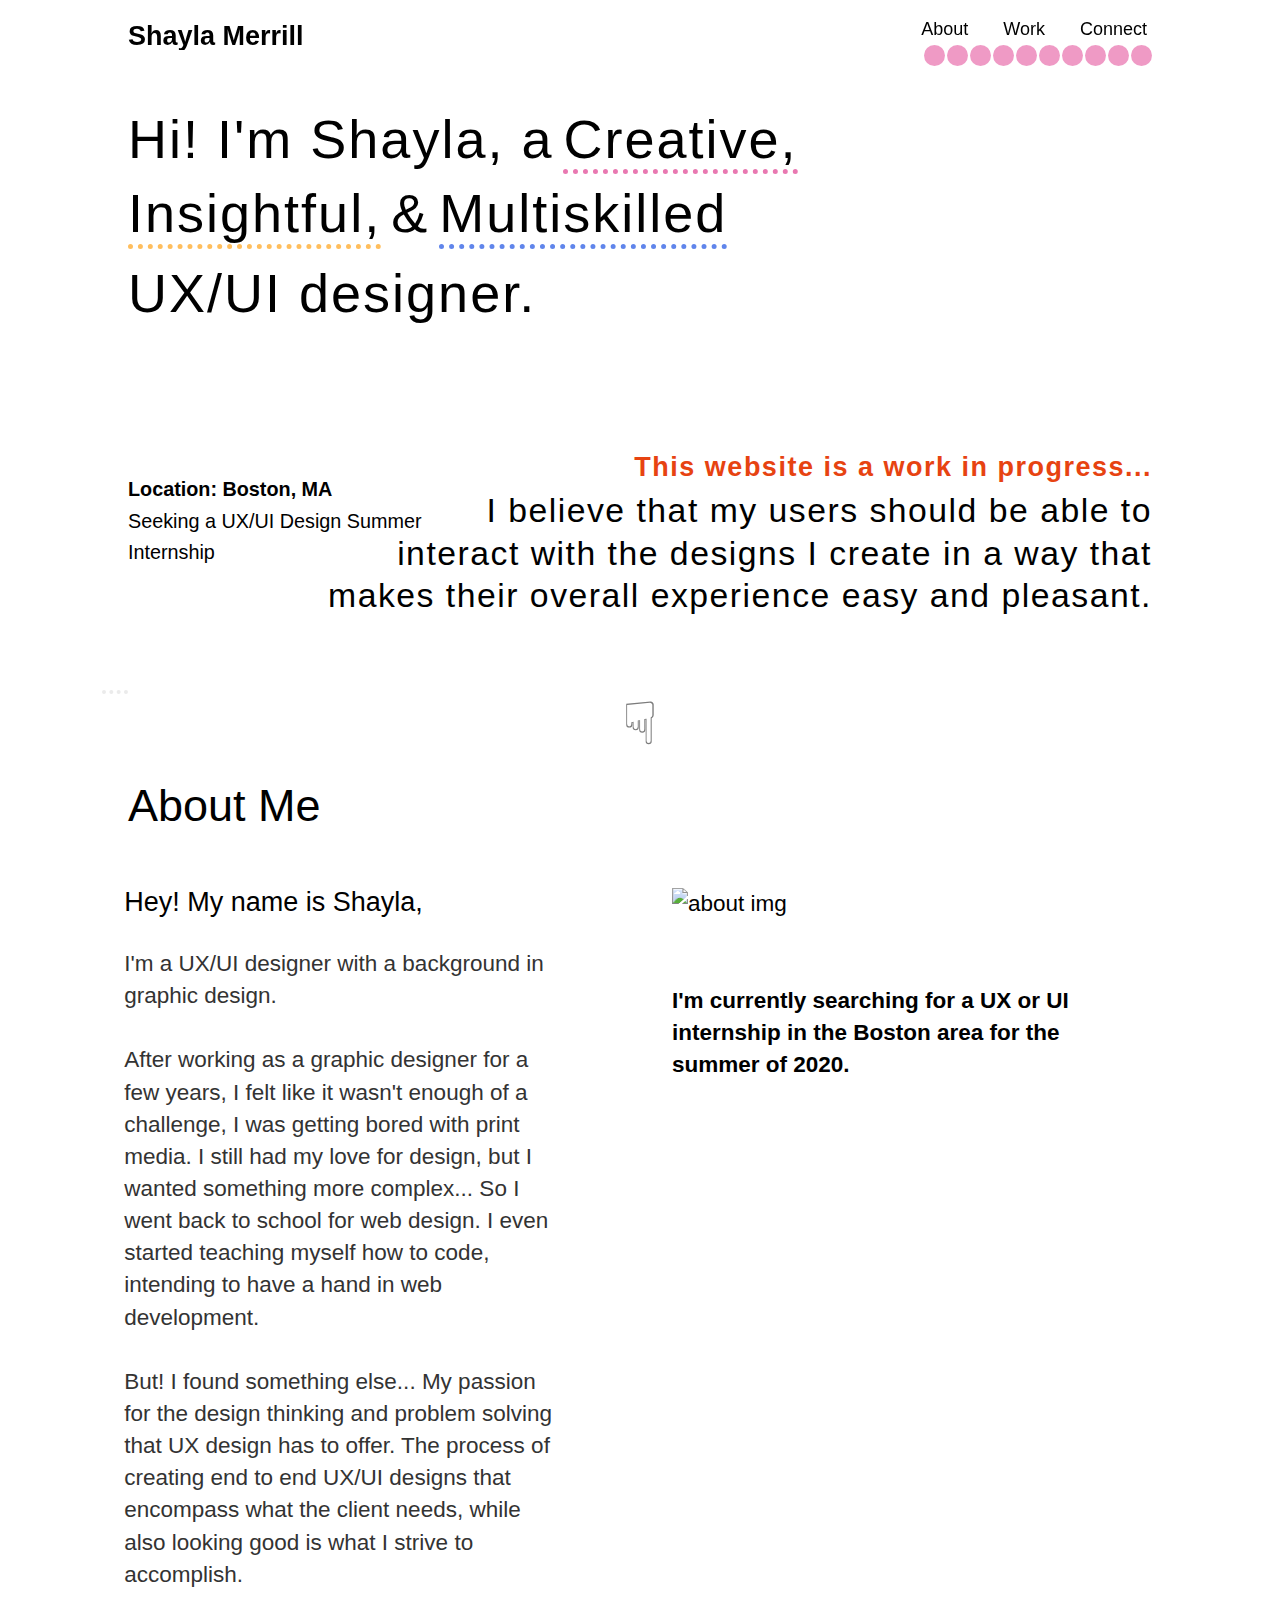
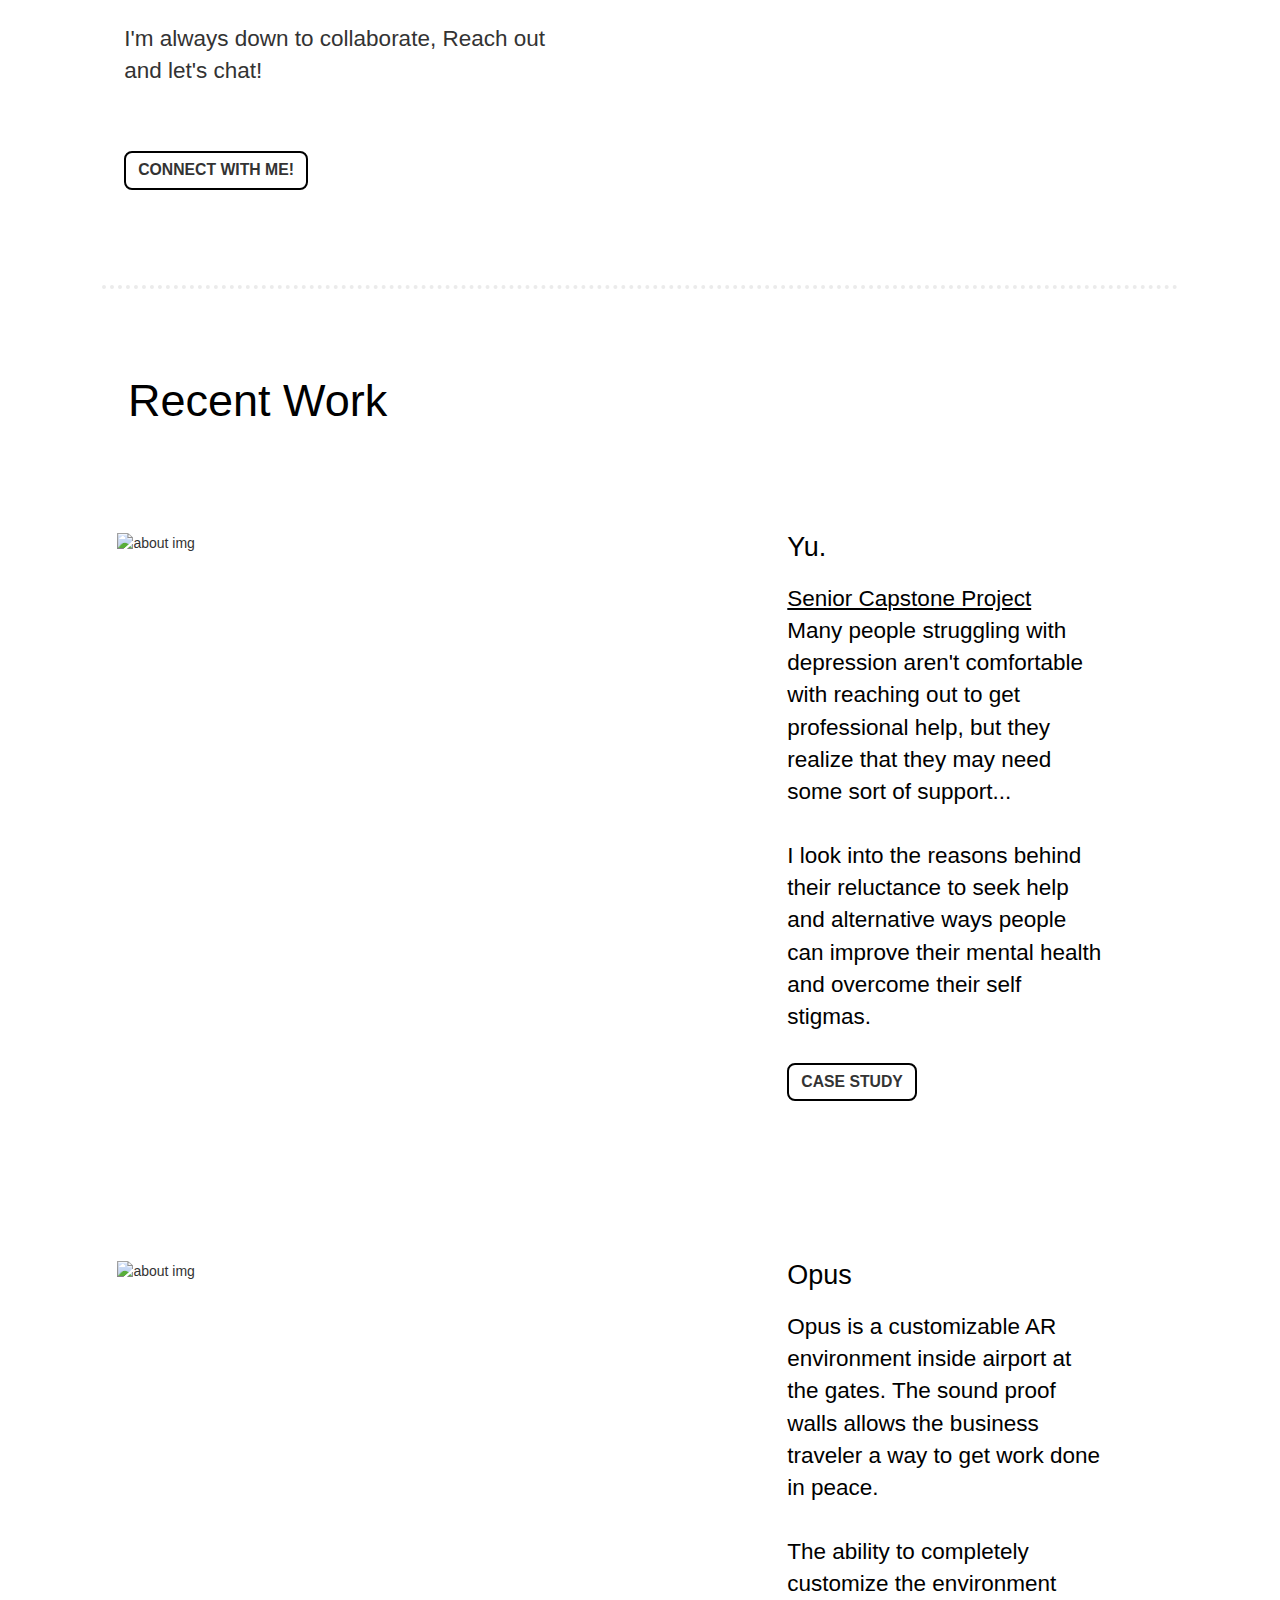
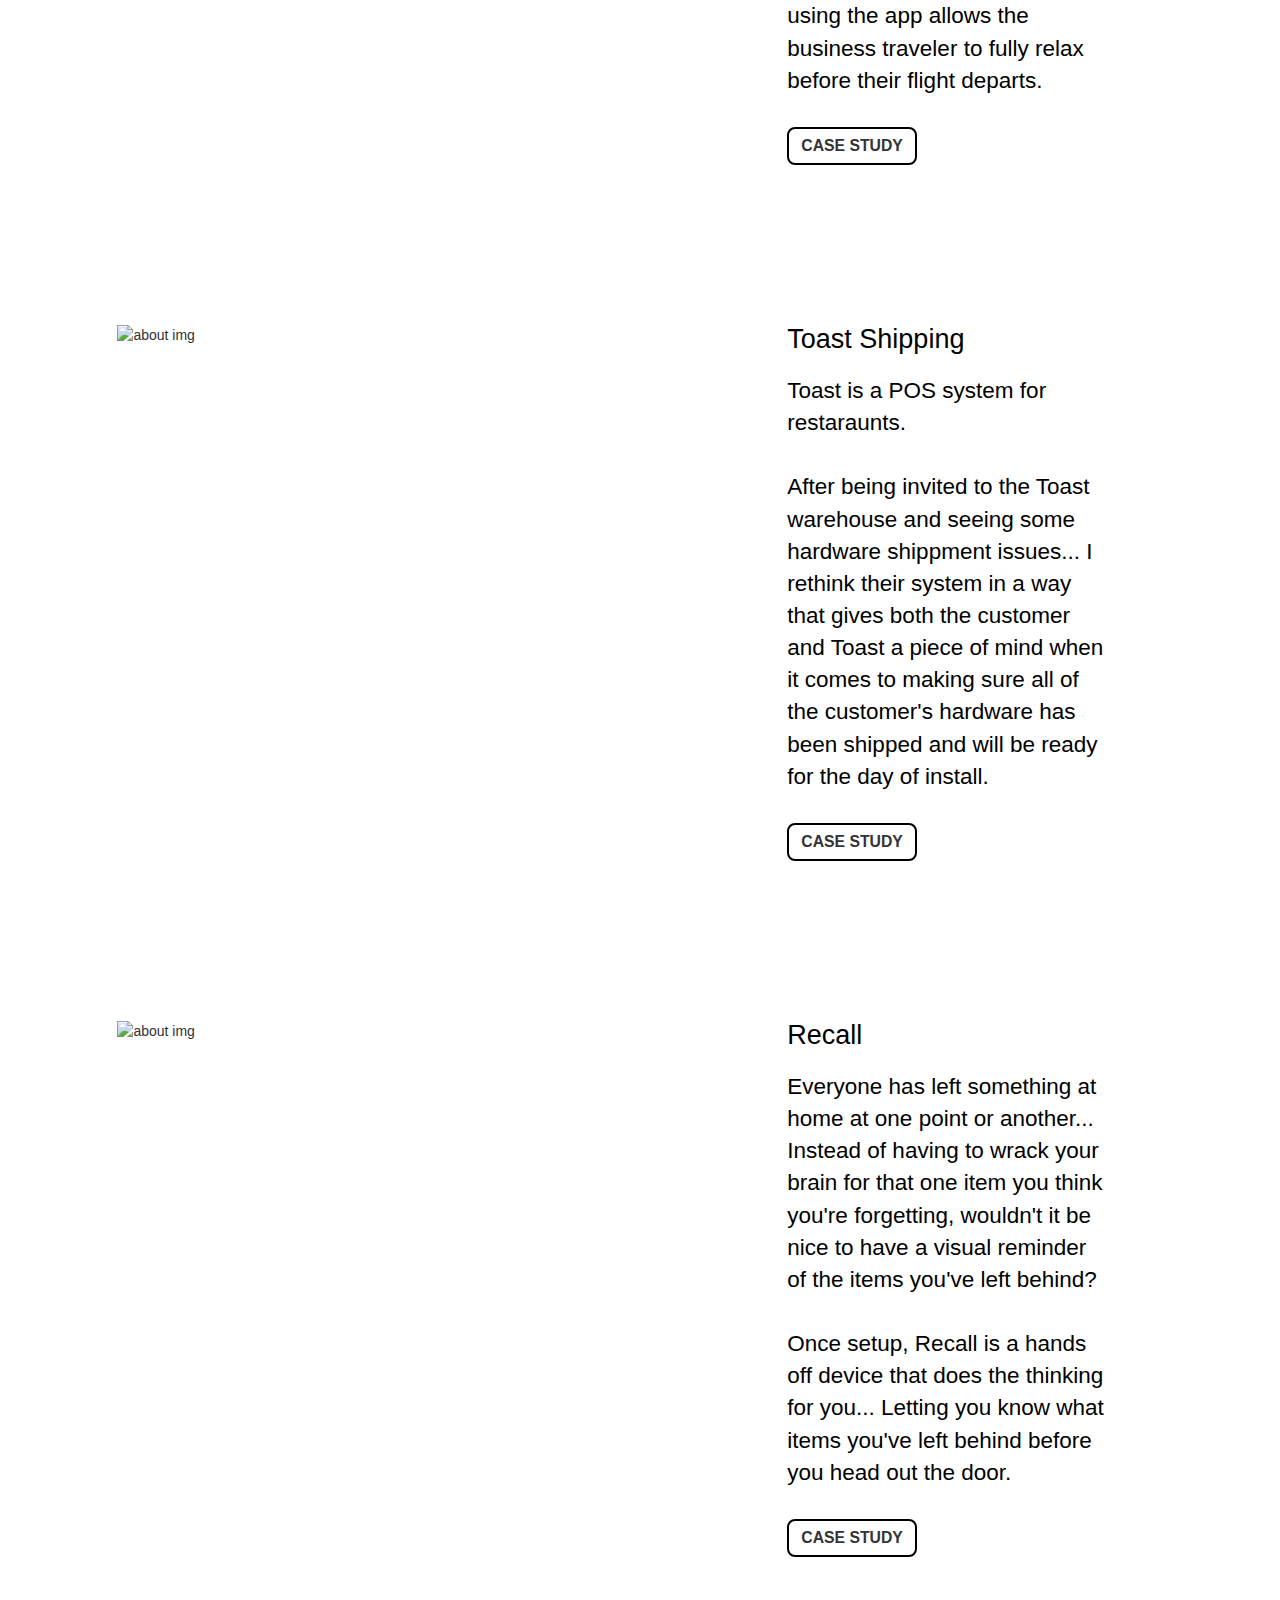
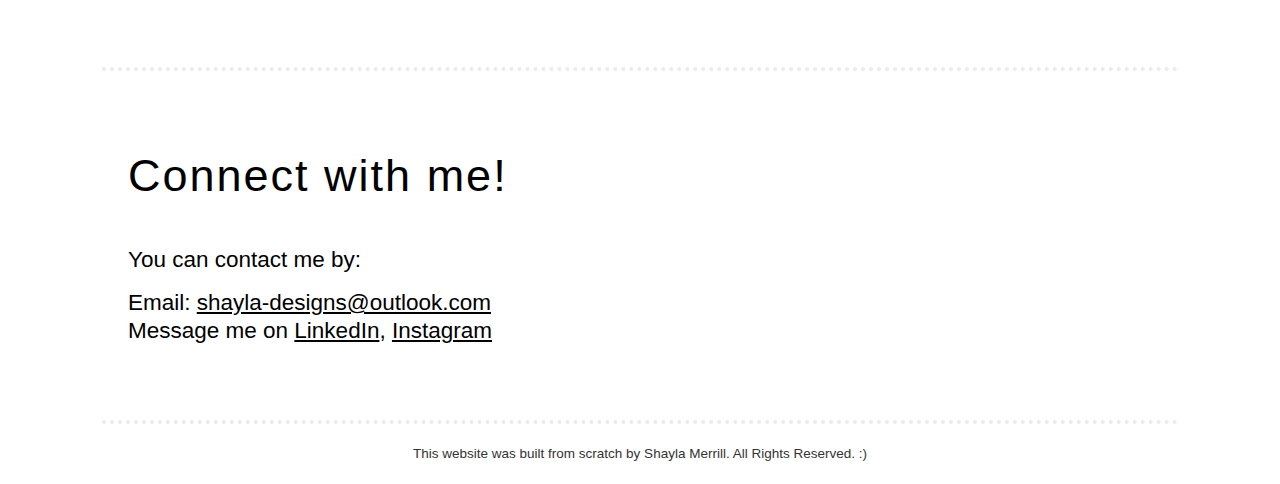
==== commit bd33482a: "Update index.html" ====
--- a/index.html
+++ b/index.html
@@ -6,12 +6,12 @@
     <meta http-equiv="X-UA-Compatible" content="ie=edge">
     <title>Shayla-designs.com</title>
     <link rel="stylesheet" href="bootstrap.css">
+    
+
+    <script type="text/javascript" src="jquery.js"></script>
+    <script type="text/javascript" src="shayladesigns.js"></script>
     <link rel="stylesheet" type="text/css" href="style.css">
     
-
-    <script type="text/javascript" src="jquery.js"></script>
-    <script type="text/javascript" src="shayladesigns.js"></script>
-   
 
 </head>
         <div class="flex-container">
@@ -194,15 +194,7 @@
 			<div class="col-sm-12 col-md-6">
 			    <h2 class="abouttitle"> Hey! My name is Shayla,</h2>
 				<p class="aboutdesc">
-                    I'm a UX/UI designer with a background in graphic design. 
-                   <!-- <br>
-                    <br>
-                    I learned about design when I went to a technical high school, going there
-                    showed me how I could turn my love for digital media into something
-                    I could do for a living!
-                    During this time I started to hone my skills and build a personal style
-                    for my designs, I found that my style was clean, efficient designs.
-                   -->
+                    I'm a UX/UI designer with a background in graphic design.
                     <br>
                     <br>
                     After working as a graphic designer for a few years, I felt like it wasn't 
@@ -218,7 +210,7 @@
                     
                     <br>
                     <br>
-                    I'm always down to collaborate when I have the time. Reach out and let's chat!
+                    I'm always down to collaborate, Reach out and let's chat!
                     <br>
                     <br>
                     <br>
@@ -248,10 +240,10 @@
     <div class="container">  
 
   <div class="row">
-			<div class="col-md-8 col-sm-6">
+			<div class="col-md-8 col-sm-12">
 				<img src="sm_yu.png" class="img-responsive" alt="about img">
 			</div>
-			<div class="col-md-4 col-sm-6">
+			<div class="col-md-4 col-sm-12">
 				<h2 class="titles">Yu.</h2>
                 <p class="desc"><u>Senior Capstone Project</u> 
                     <br>Many people struggling with depression aren't comfortable 
@@ -274,10 +266,10 @@
 <div id="work">
 	<div class="container">
 		<div class="row">
-			<div class="col-md-8 col-sm-6">
+			<div class="col-md-8 col-sm12">
 				<img src="sm_opus.png" class="img-responsive" alt="about img">
 			</div>
-			<div class="col-md-4 col-sm-6">
+			<div class="col-md-4 col-sm-12">
 				<h2 class="titles">Opus         </h2>
 				<p class="desc">
                     Opus is a customizable AR environment inside  
@@ -298,10 +290,10 @@
 <div id="work">
 	<div class="container">
 		<div class="row">
-			<div class="col-md-8 col-sm-6">
+			<div class="col-md-8 col-sm-12">
 				<img src="sm_toast.png" class="img-responsive" alt="about img">
 			</div>
-			<div class="col-md-4 col-sm-6">
+			<div class="col-md-4 col-sm-12">
 				<h2 class="titles">Toast Shipping</h2>
 				<p class="desc">
                     Toast is a POS system for restaraunts.
@@ -323,10 +315,10 @@
 <div id="work">
 	<div class="container">
 		<div class="row">
-			<div class="col-md-8 col-sm-6">
+			<div class="col-md-8 col-sm-12">
 				<img src="sm_recall.png" class="img-responsive" alt="about img">
 			</div>
-			<div class="col-md-4 col-sm-6">
+			<div class="col-md-4 col-sm-12">
 				<h2 class="titles">Recall</h2>
 				<p class="desc">
                     Everyone has left something at home at one point
@@ -360,7 +352,7 @@
 
 
 
-     <div id="gototop"> <a href="#top"> &#8963;</a> </div> 
+    <!-- <div id="gototop"> <a href="#top"> &#8963;</a> </div> -->
 <hr>
 <div class="footer"> 
     <div> <p class="copyright">This website was built from scratch by Shayla Merrill. All Rights Reserved. :)</p></div>
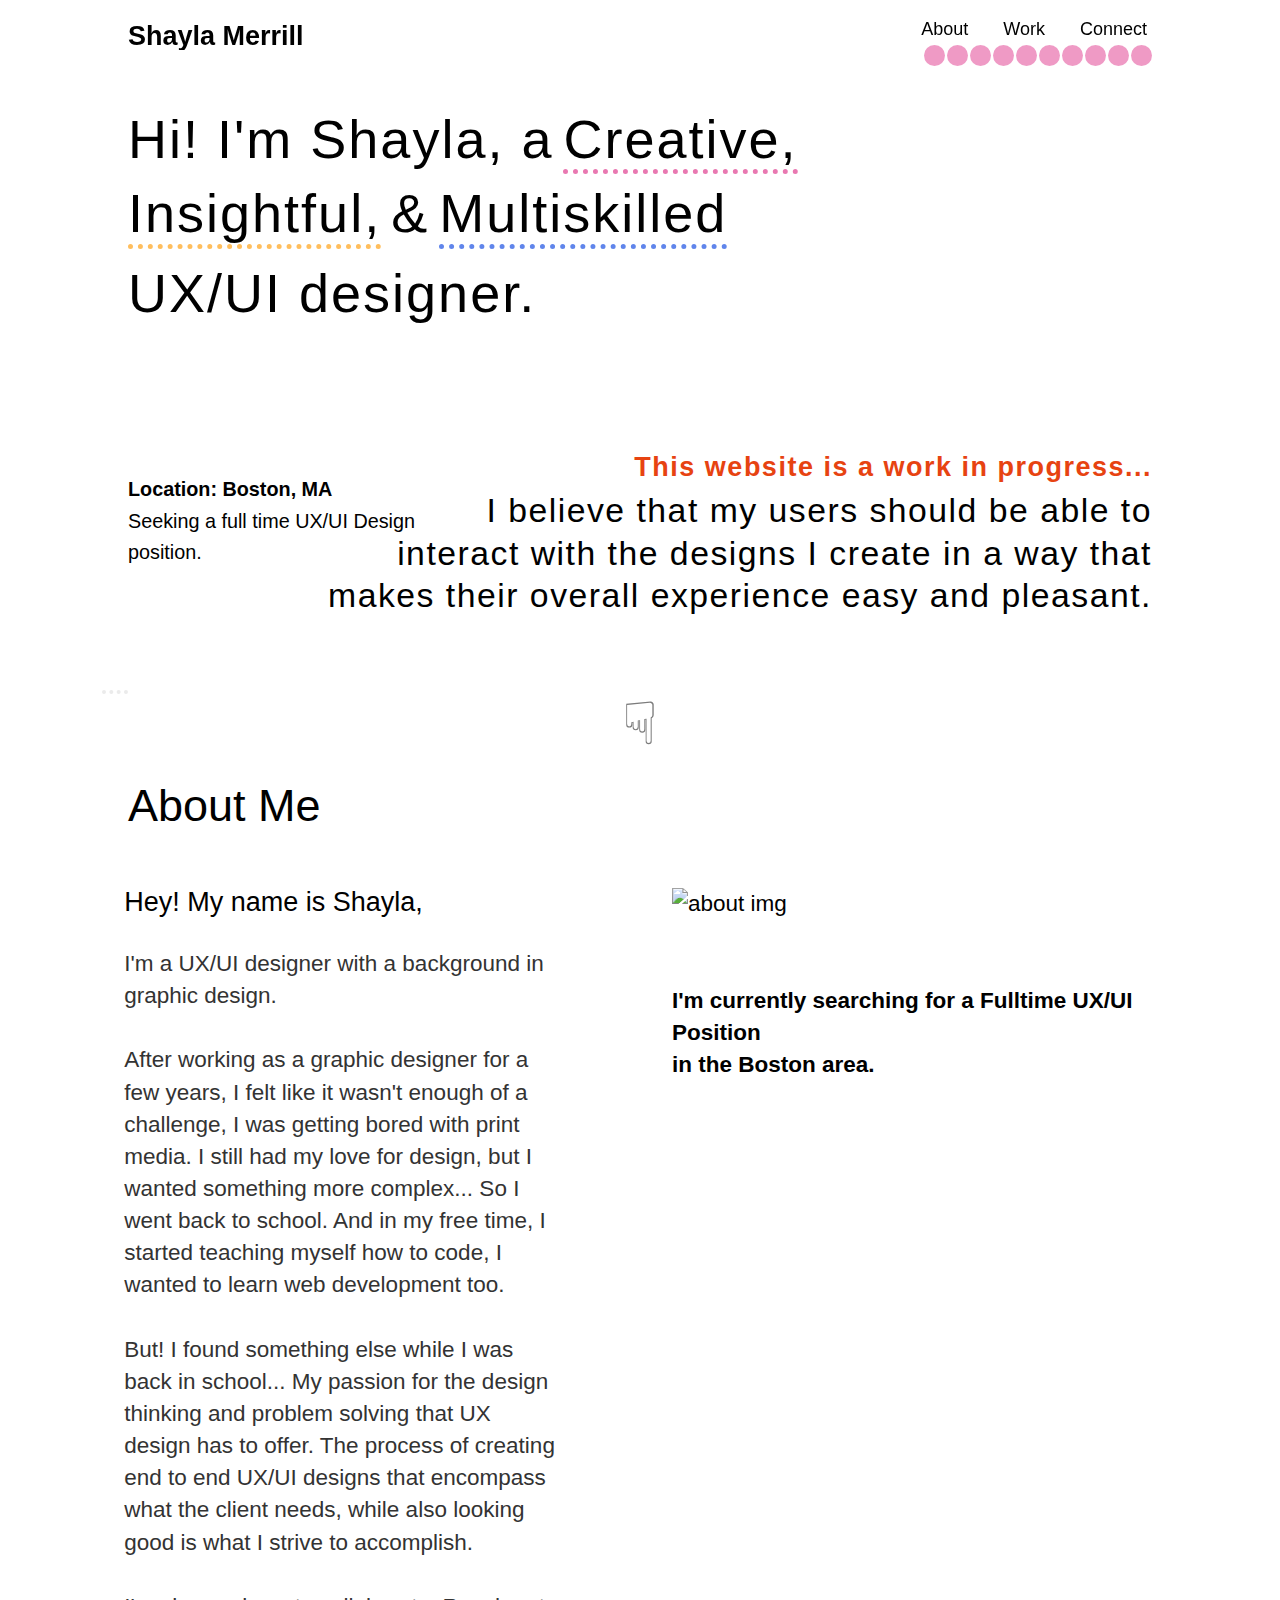
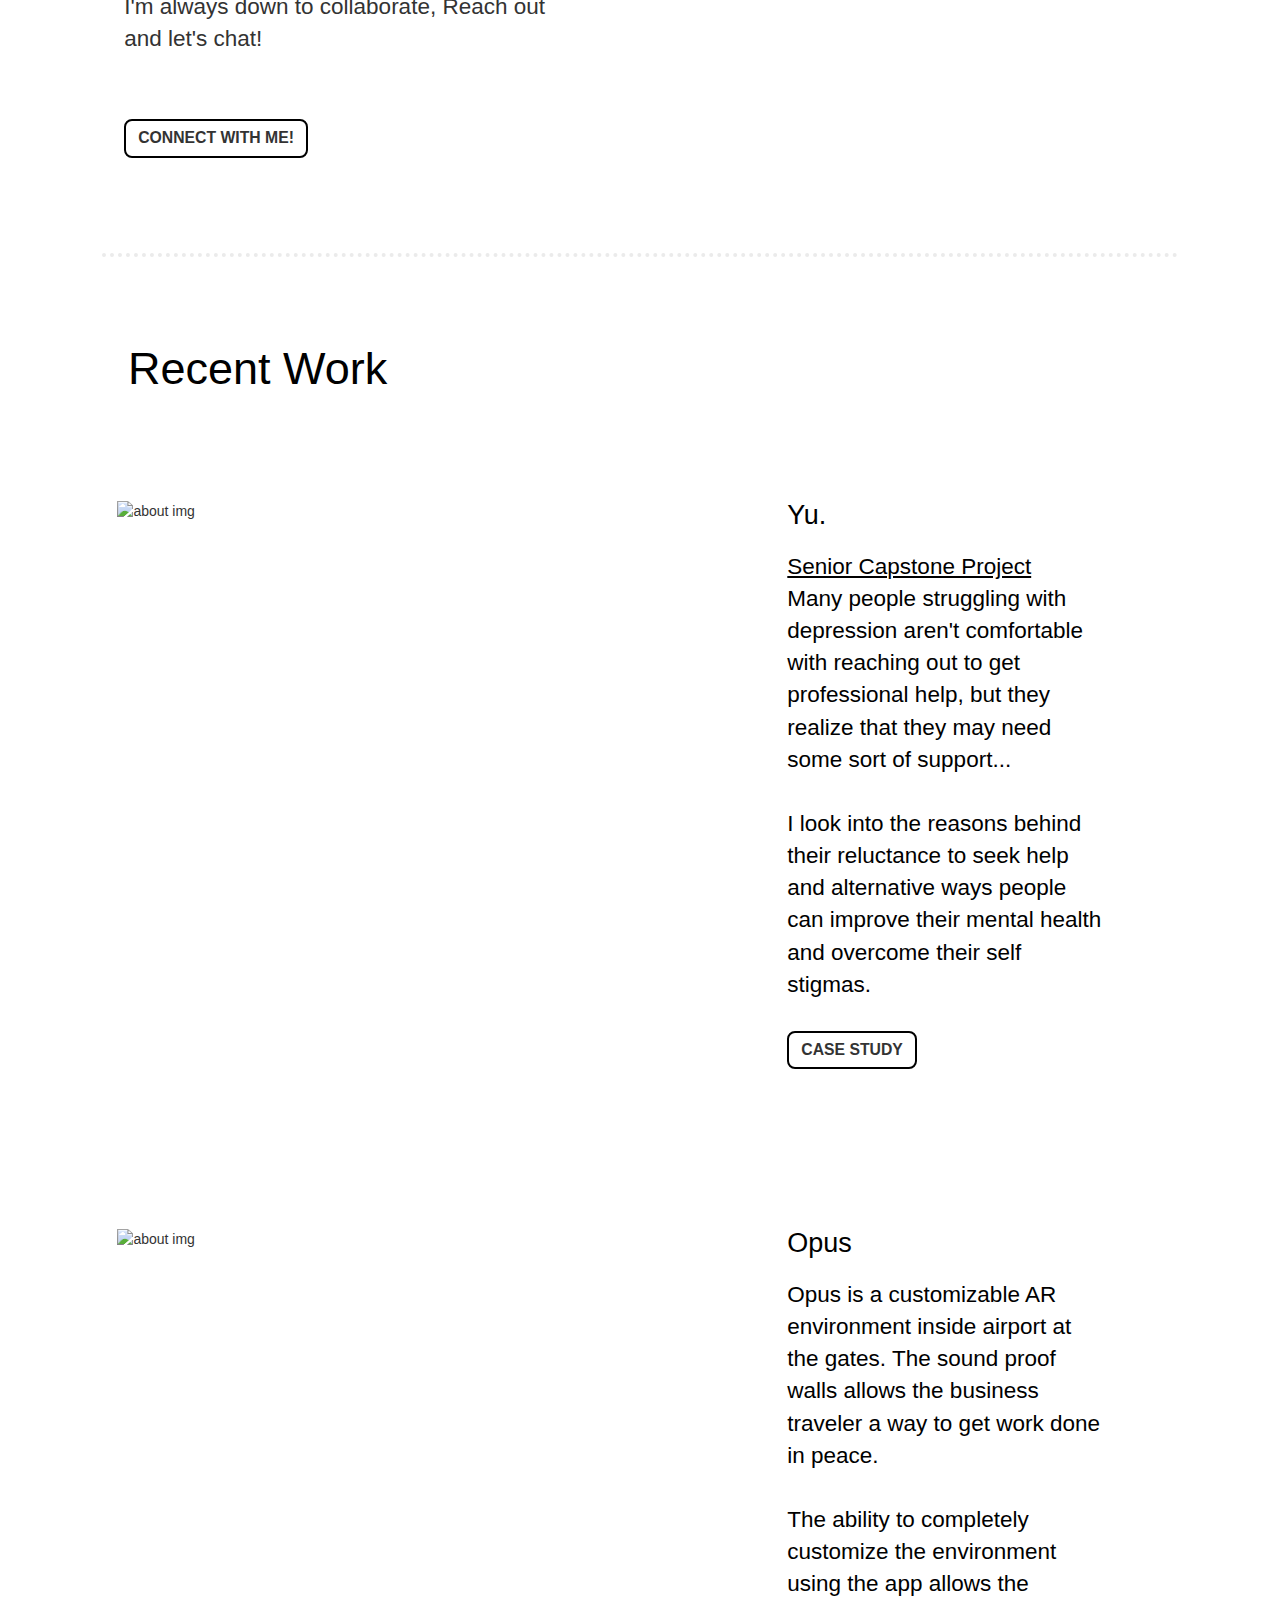
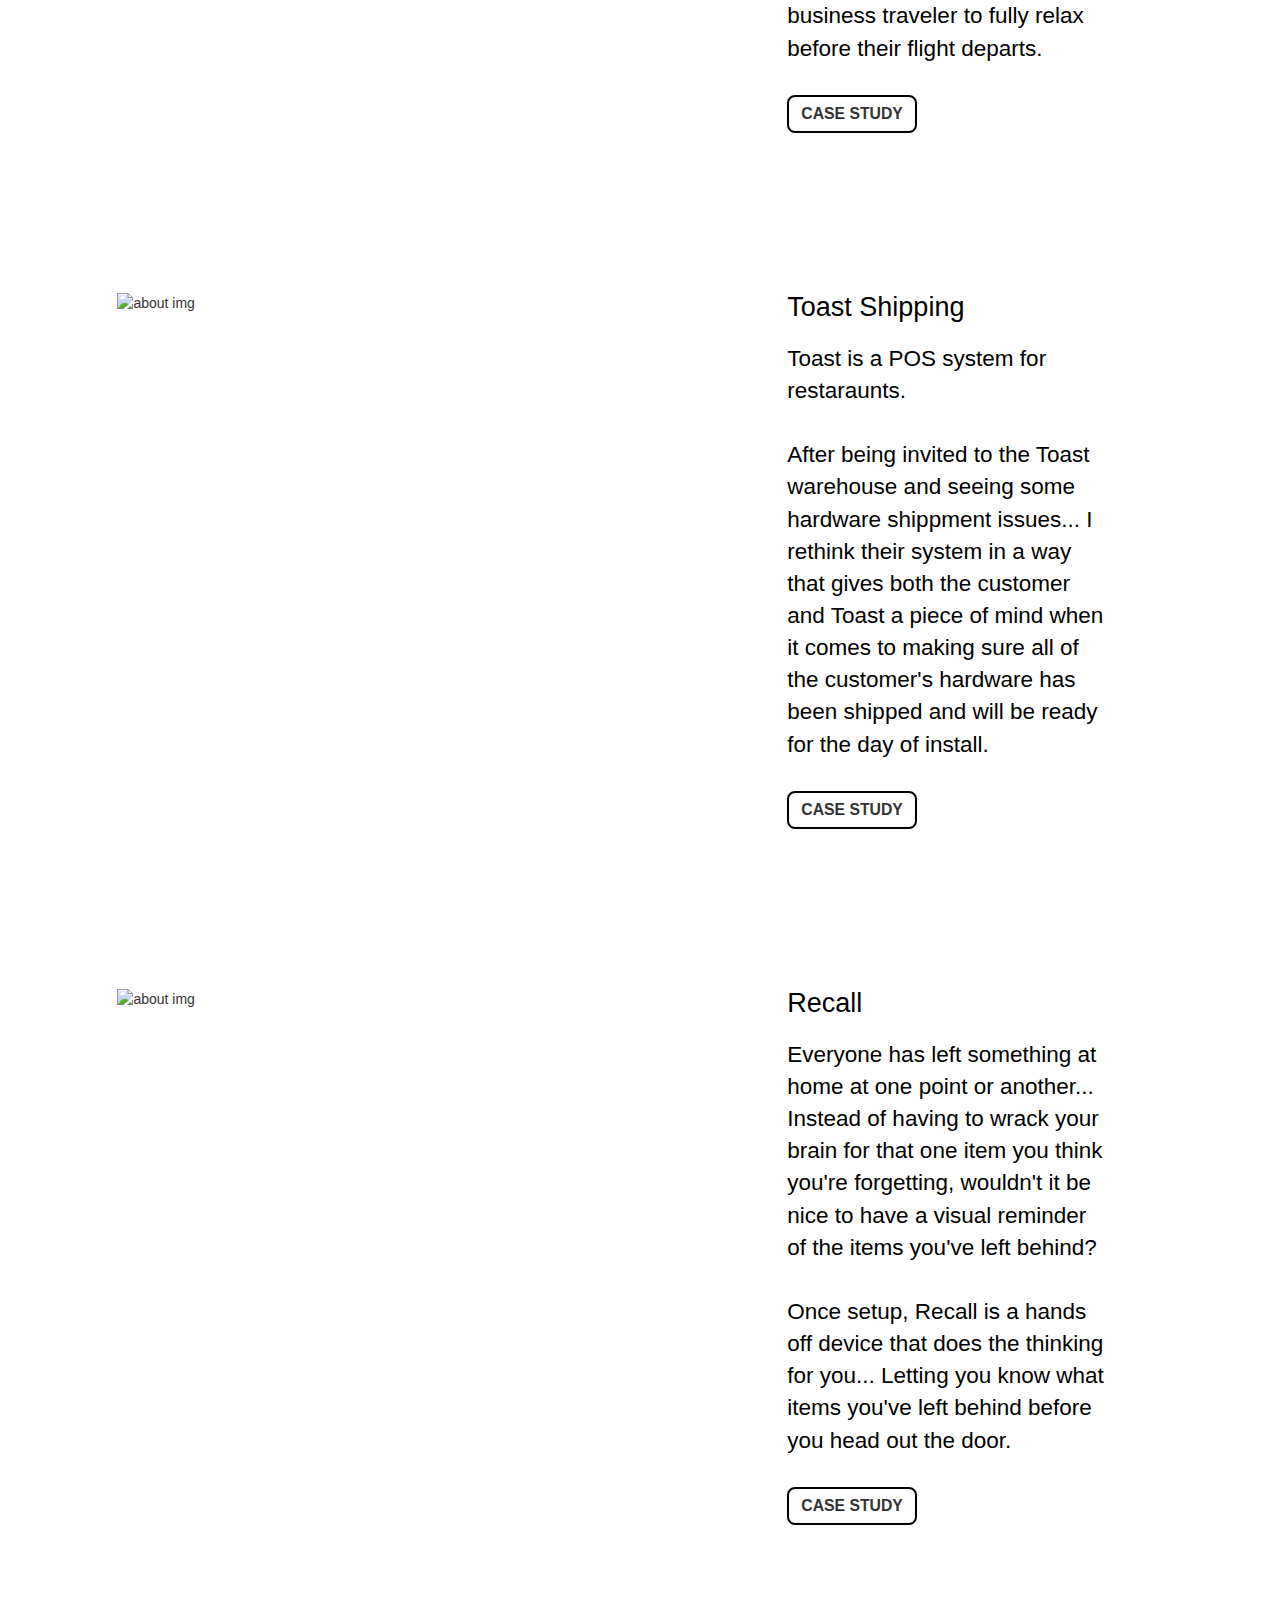
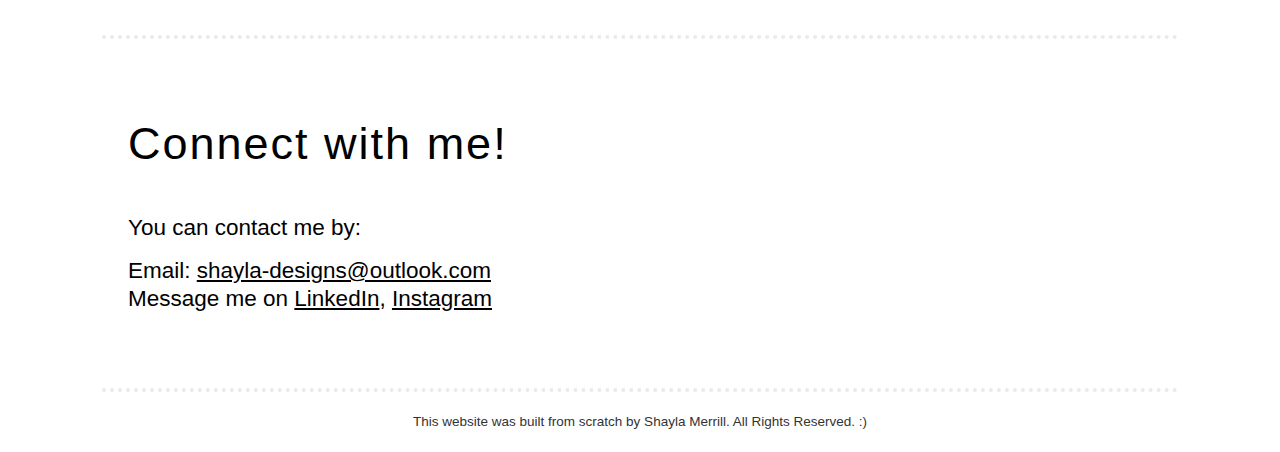
==== commit 9f49d73f: "update" ====
--- a/index.html
+++ b/index.html
@@ -119,7 +119,7 @@
 
 <div class="contactme">  
  <p><strong>Location: Boston, MA</strong>   
- <br>Seeking a UX/UI Design Summer Internship
+ <br>Seeking a full time UX/UI Design position.
 </p>
  </div>
 
@@ -186,8 +186,8 @@
 		<div class="aboutrow">
 			<div class="col-sm-12 col-md-5">
                 <img src="shayla.png" class="img-responsive" alt="about img"> 
-                <p class="" > <br><br><strong>I'm currently searching for a UX or UI internship in the 
-                    Boston area for the summer of 2020.</strong></p>
+                <p class="" > <br><br><strong>I'm currently searching for a Fulltime UX/UI Position
+                    <br> in the Boston area.</strong></p>
                     
             </div>
             
@@ -199,11 +199,11 @@
                     <br>
                     After working as a graphic designer for a few years, I felt like it wasn't 
                     enough of a challenge, I was getting bored with print media. I still had my 
-                    love for design, but I wanted something more complex... So I went back to school for web design.
-                    I even started teaching myself how to code, intending to have a hand in web development. 
-                    <br>
-                    <br>
-                    But! I found something else... 
+                    love for design, but I wanted something more complex... So I went back to school.
+                    And in my free time, I started teaching myself how to code, I wanted to learn web development too. 
+                    <br>
+                    <br>
+                    But! I found something else while I was back in school... 
                     My passion for the design thinking and problem solving that UX design has to offer.
                     The process of creating end to end UX/UI designs that encompass what the client needs, while
                     also looking good is what I strive to accomplish.
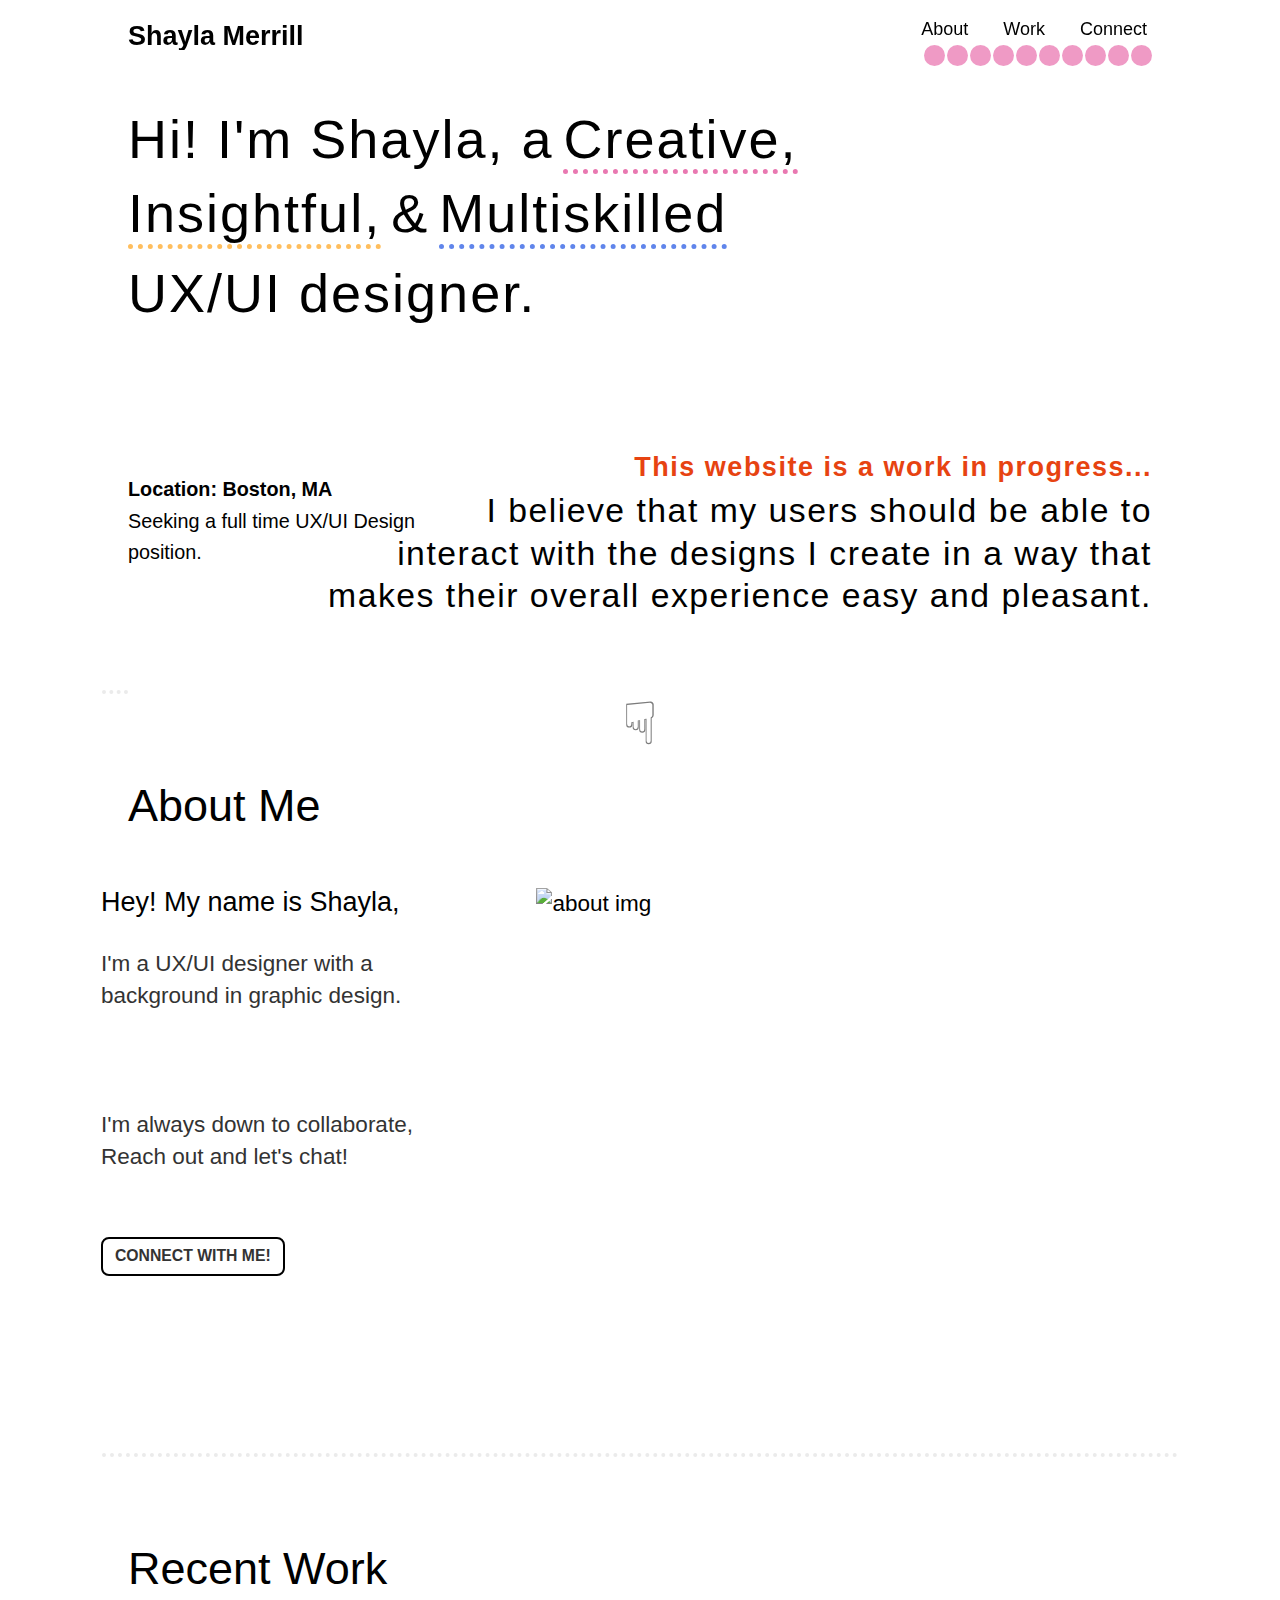
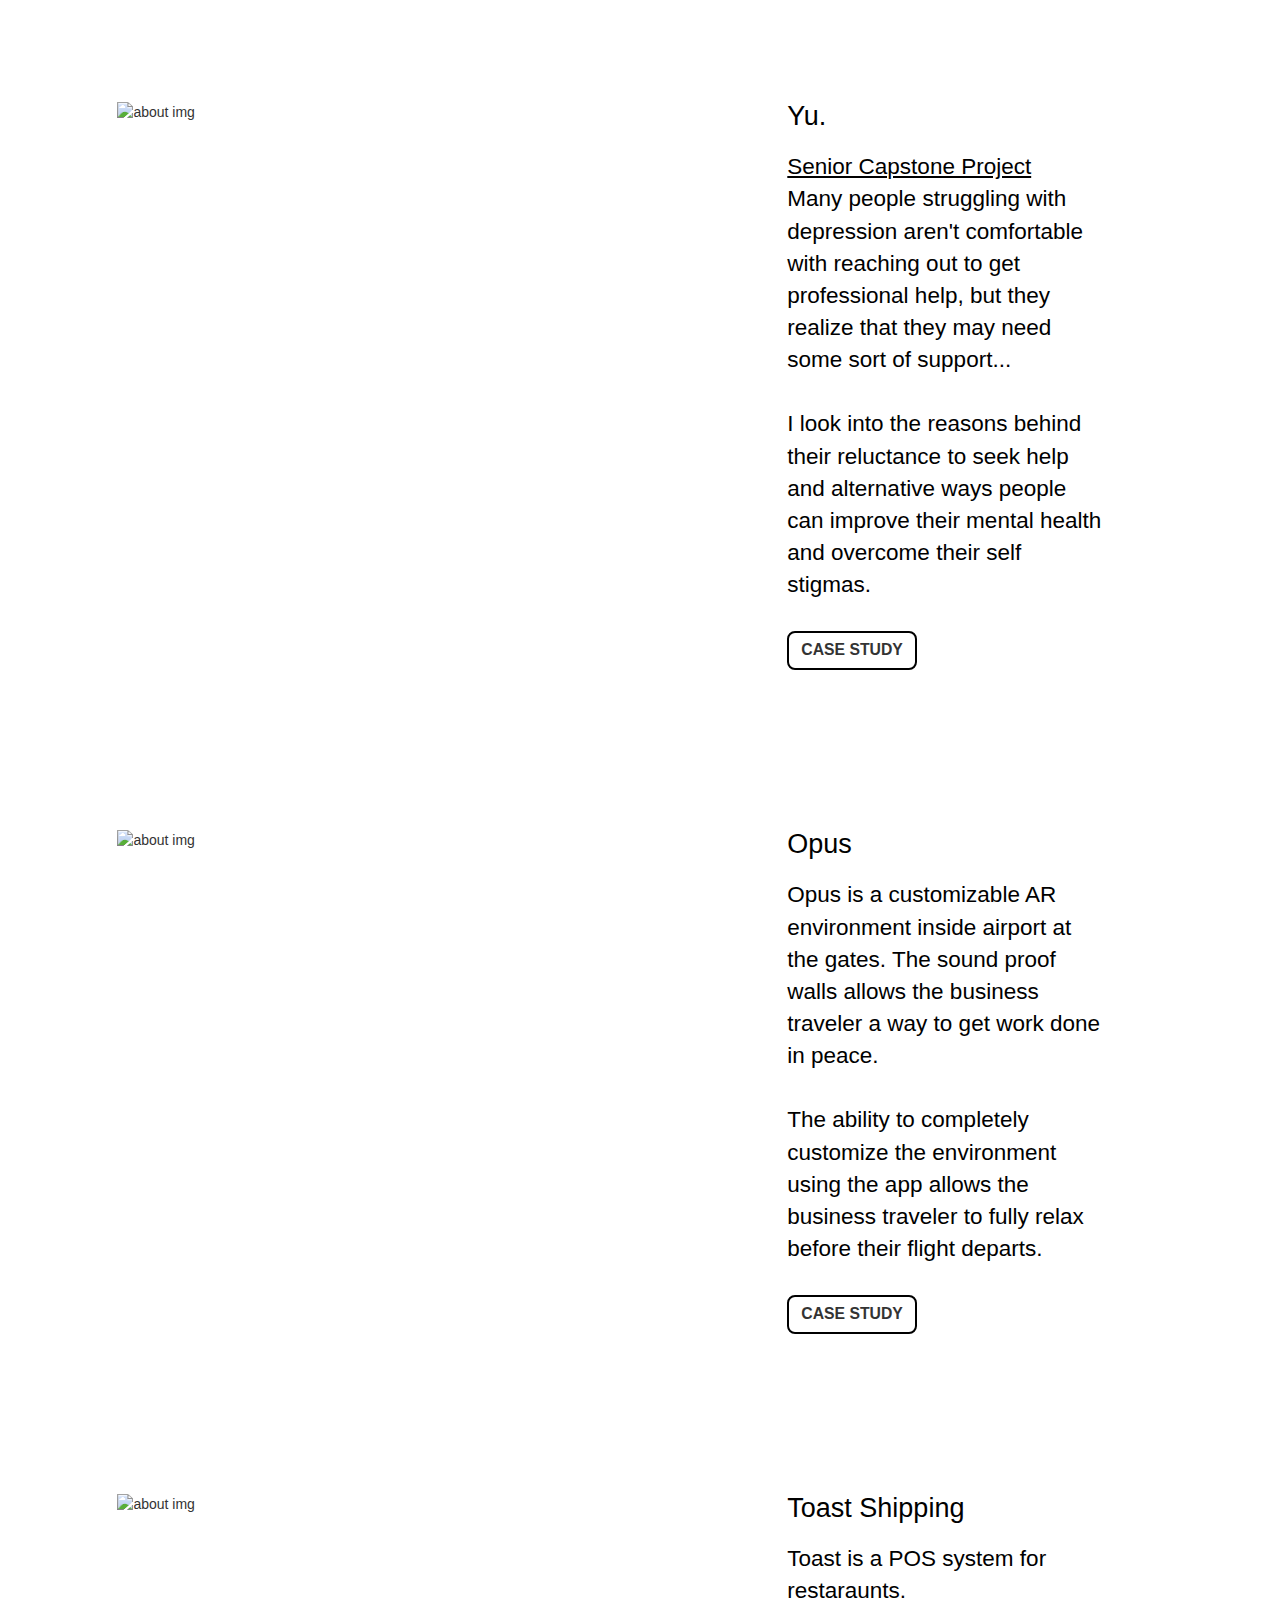
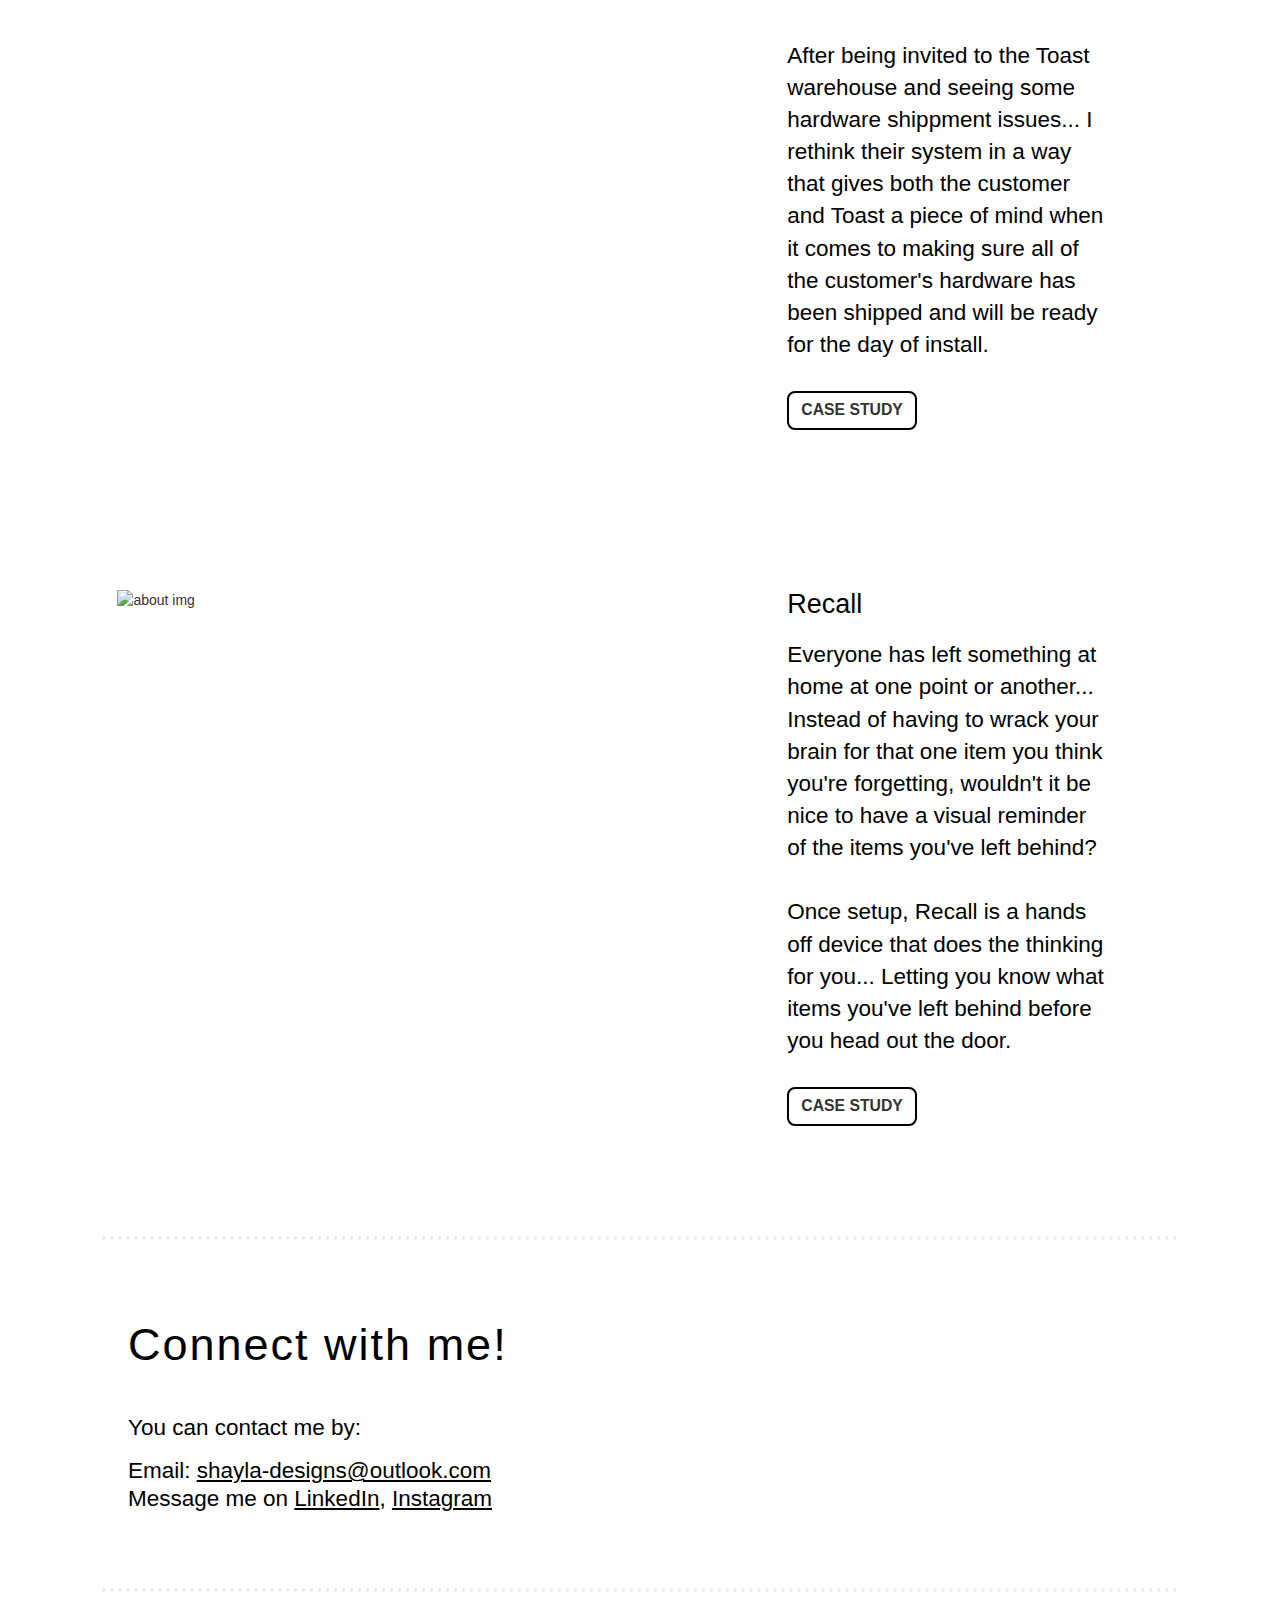
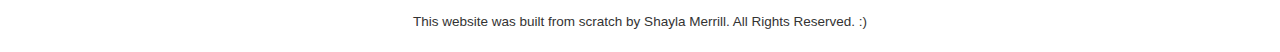
==== commit 5f071869: "bio scrap" ====
--- a/index.html
+++ b/index.html
@@ -186,9 +186,9 @@
 		<div class="aboutrow">
 			<div class="col-sm-12 col-md-5">
                 <img src="shayla.png" class="img-responsive" alt="about img"> 
-                <p class="" > <br><br><strong>I'm currently searching for a Fulltime UX/UI Position
+              <!--  <p class="" > <br><br><strong>I'm currently searching for a Fulltime UX/UI Position
                     <br> in the Boston area.</strong></p>
-                    
+              -->
             </div>
             
 			<div class="col-sm-12 col-md-6">
@@ -197,17 +197,7 @@
                     I'm a UX/UI designer with a background in graphic design.
                     <br>
                     <br>
-                    After working as a graphic designer for a few years, I felt like it wasn't 
-                    enough of a challenge, I was getting bored with print media. I still had my 
-                    love for design, but I wanted something more complex... So I went back to school.
-                    And in my free time, I started teaching myself how to code, I wanted to learn web development too. 
-                    <br>
-                    <br>
-                    But! I found something else while I was back in school... 
-                    My passion for the design thinking and problem solving that UX design has to offer.
-                    The process of creating end to end UX/UI designs that encompass what the client needs, while
-                    also looking good is what I strive to accomplish.
-                    
+                        
                     <br>
                     <br>
                     I'm always down to collaborate, Reach out and let's chat!
--- a/style.css
+++ b/style.css
@@ -630,7 +630,6 @@
     float:right;
     width: 90%;
     margin-top: 10px;
-    
     text-align:left;
     font-family: -apple-system, BlinkMacSystemFont, 'Segoe UI', Roboto, Oxygen, Ubuntu, Cantarell, 'Open Sans', 'Helvetica Neue', sans-serif;
     font-weight: 300;
@@ -931,7 +930,7 @@
   }
 }
 
-}@media (max-width: 378px) {
+@media (max-width: 378px) {
   .replace {
           visibility: visible;
           font-size: 5vmin;
